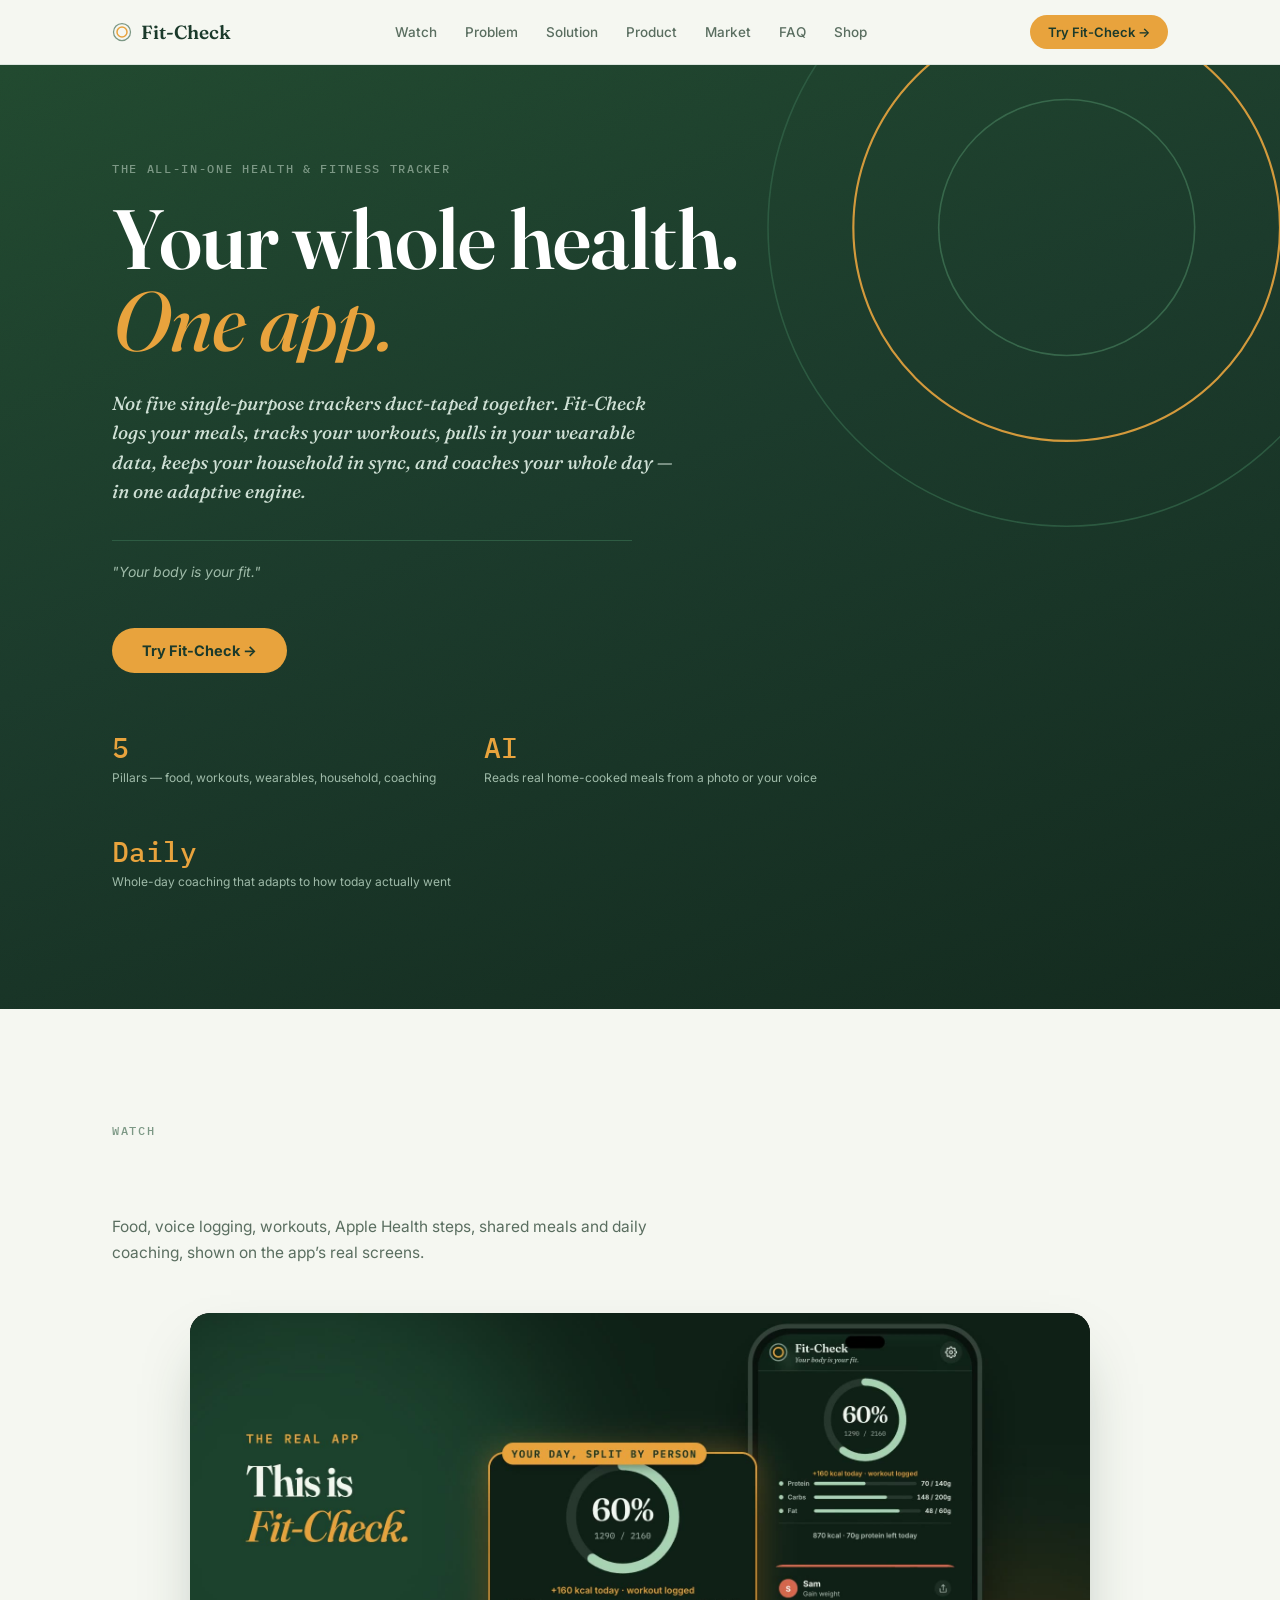
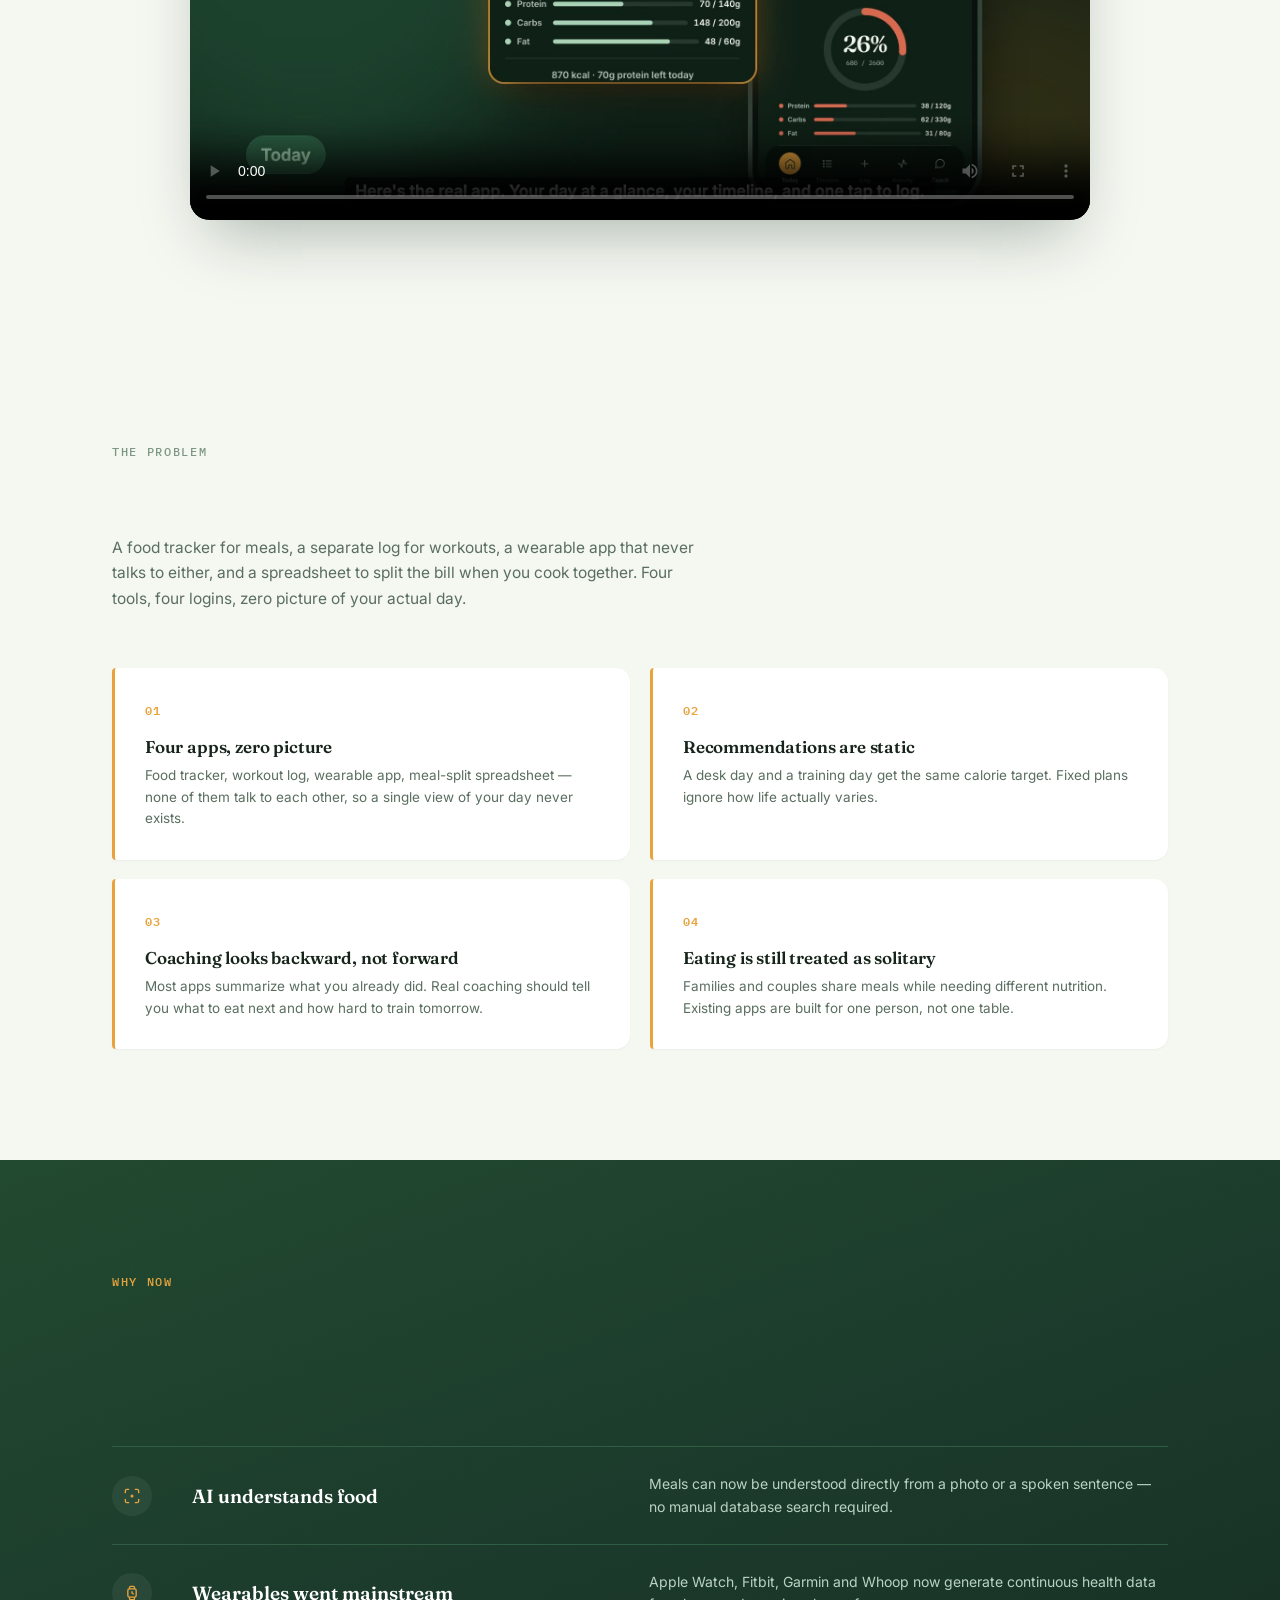
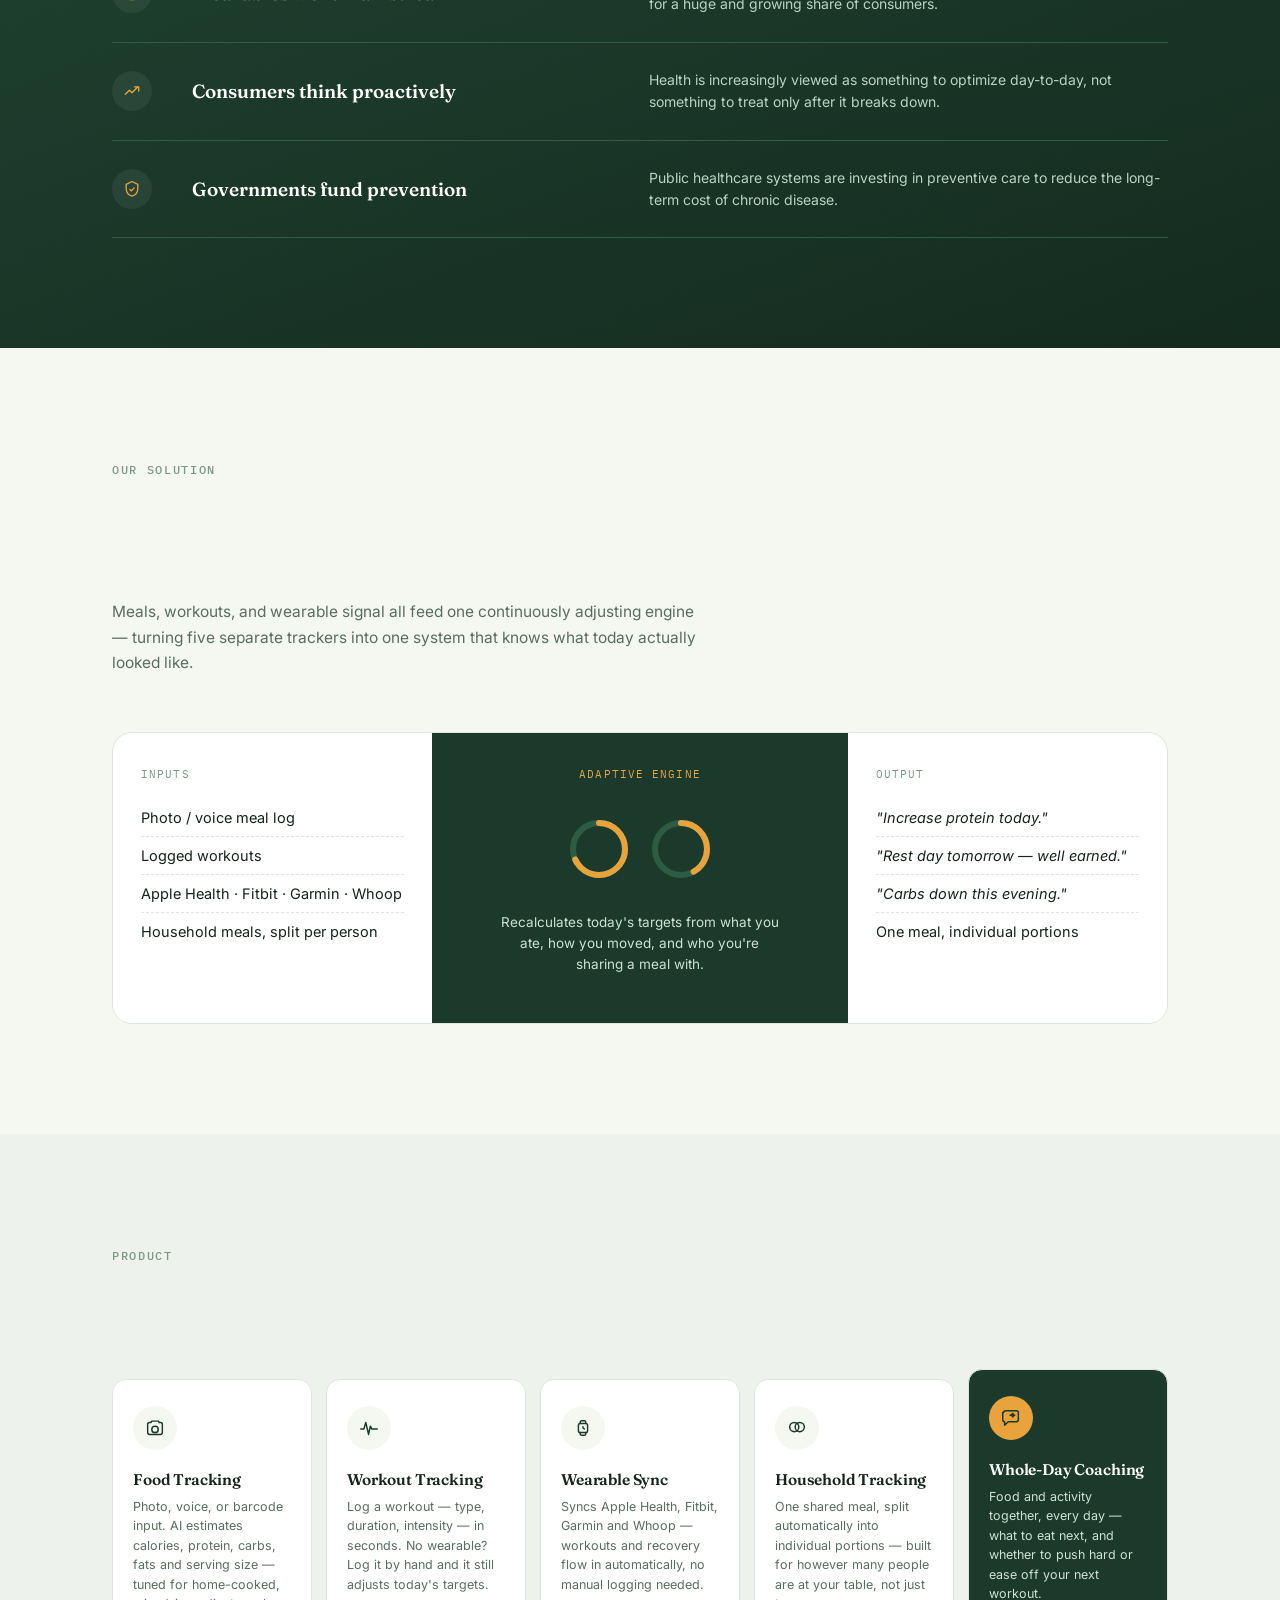
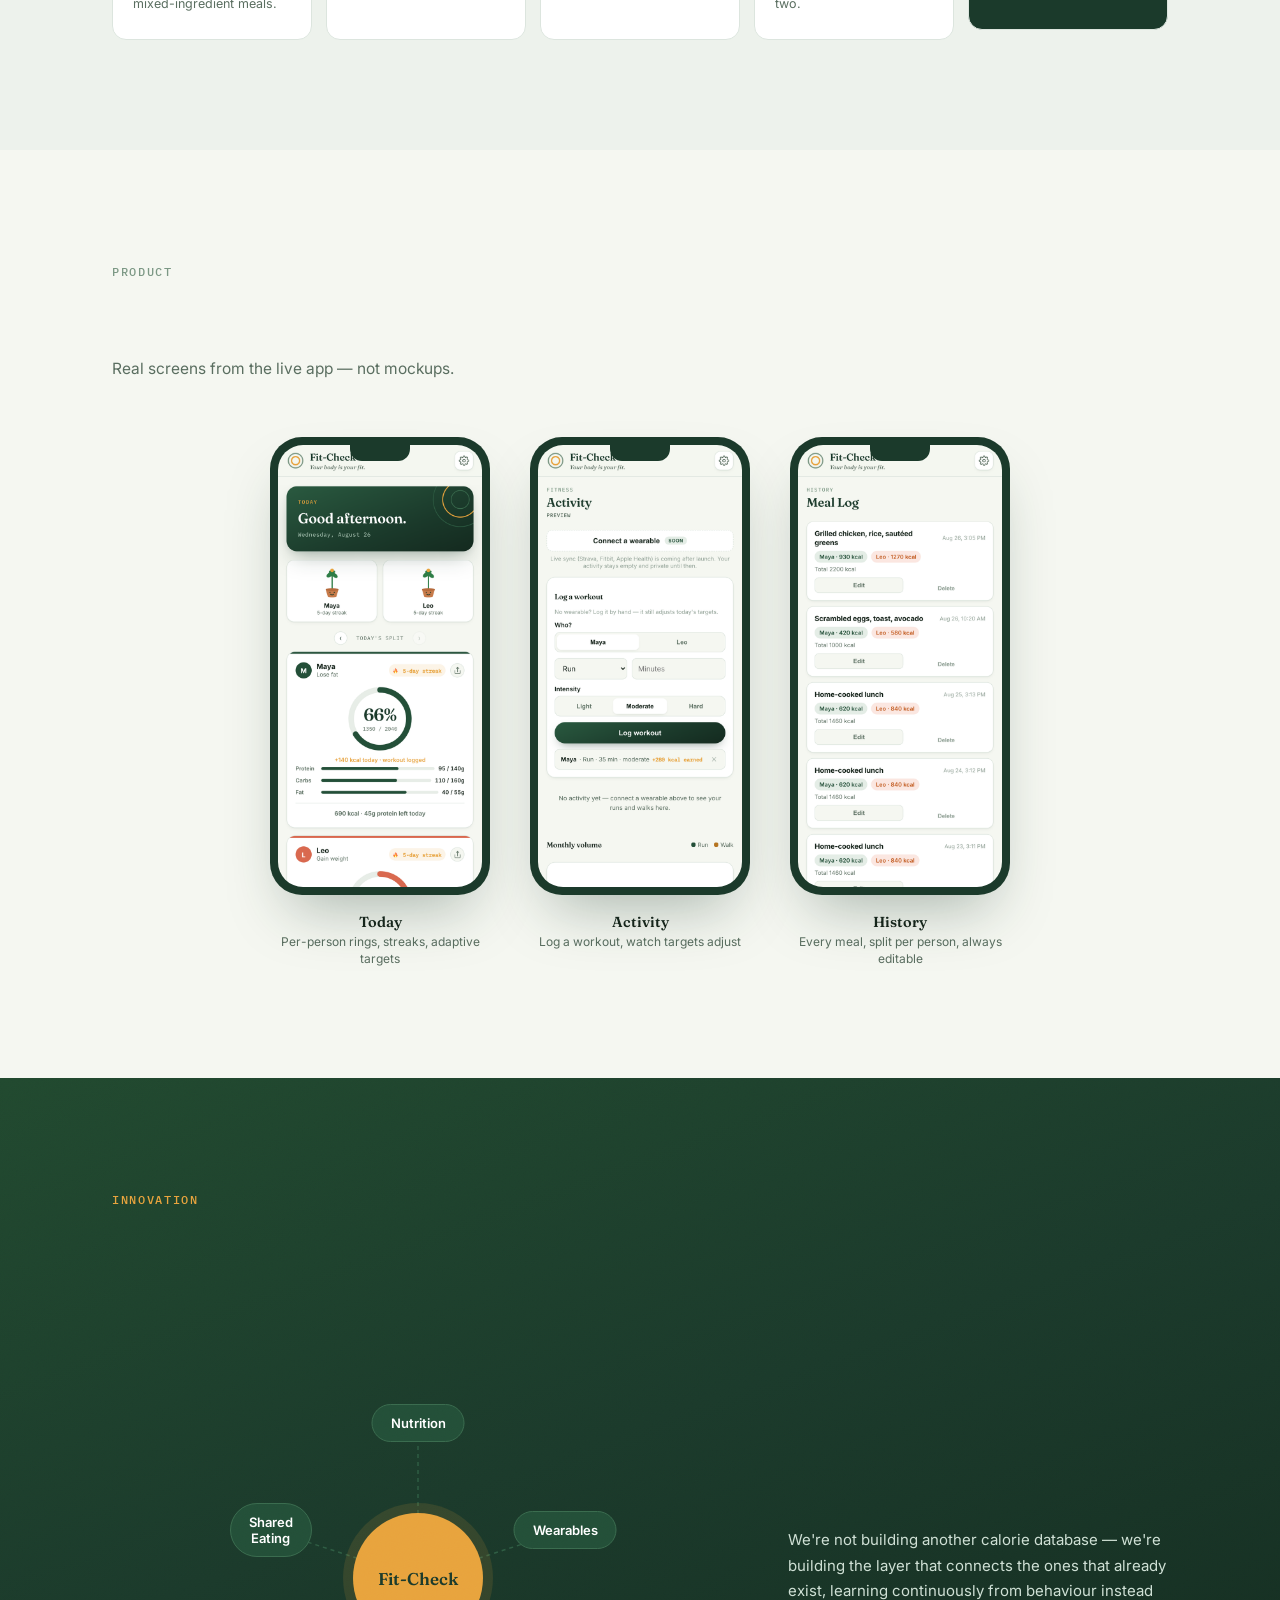
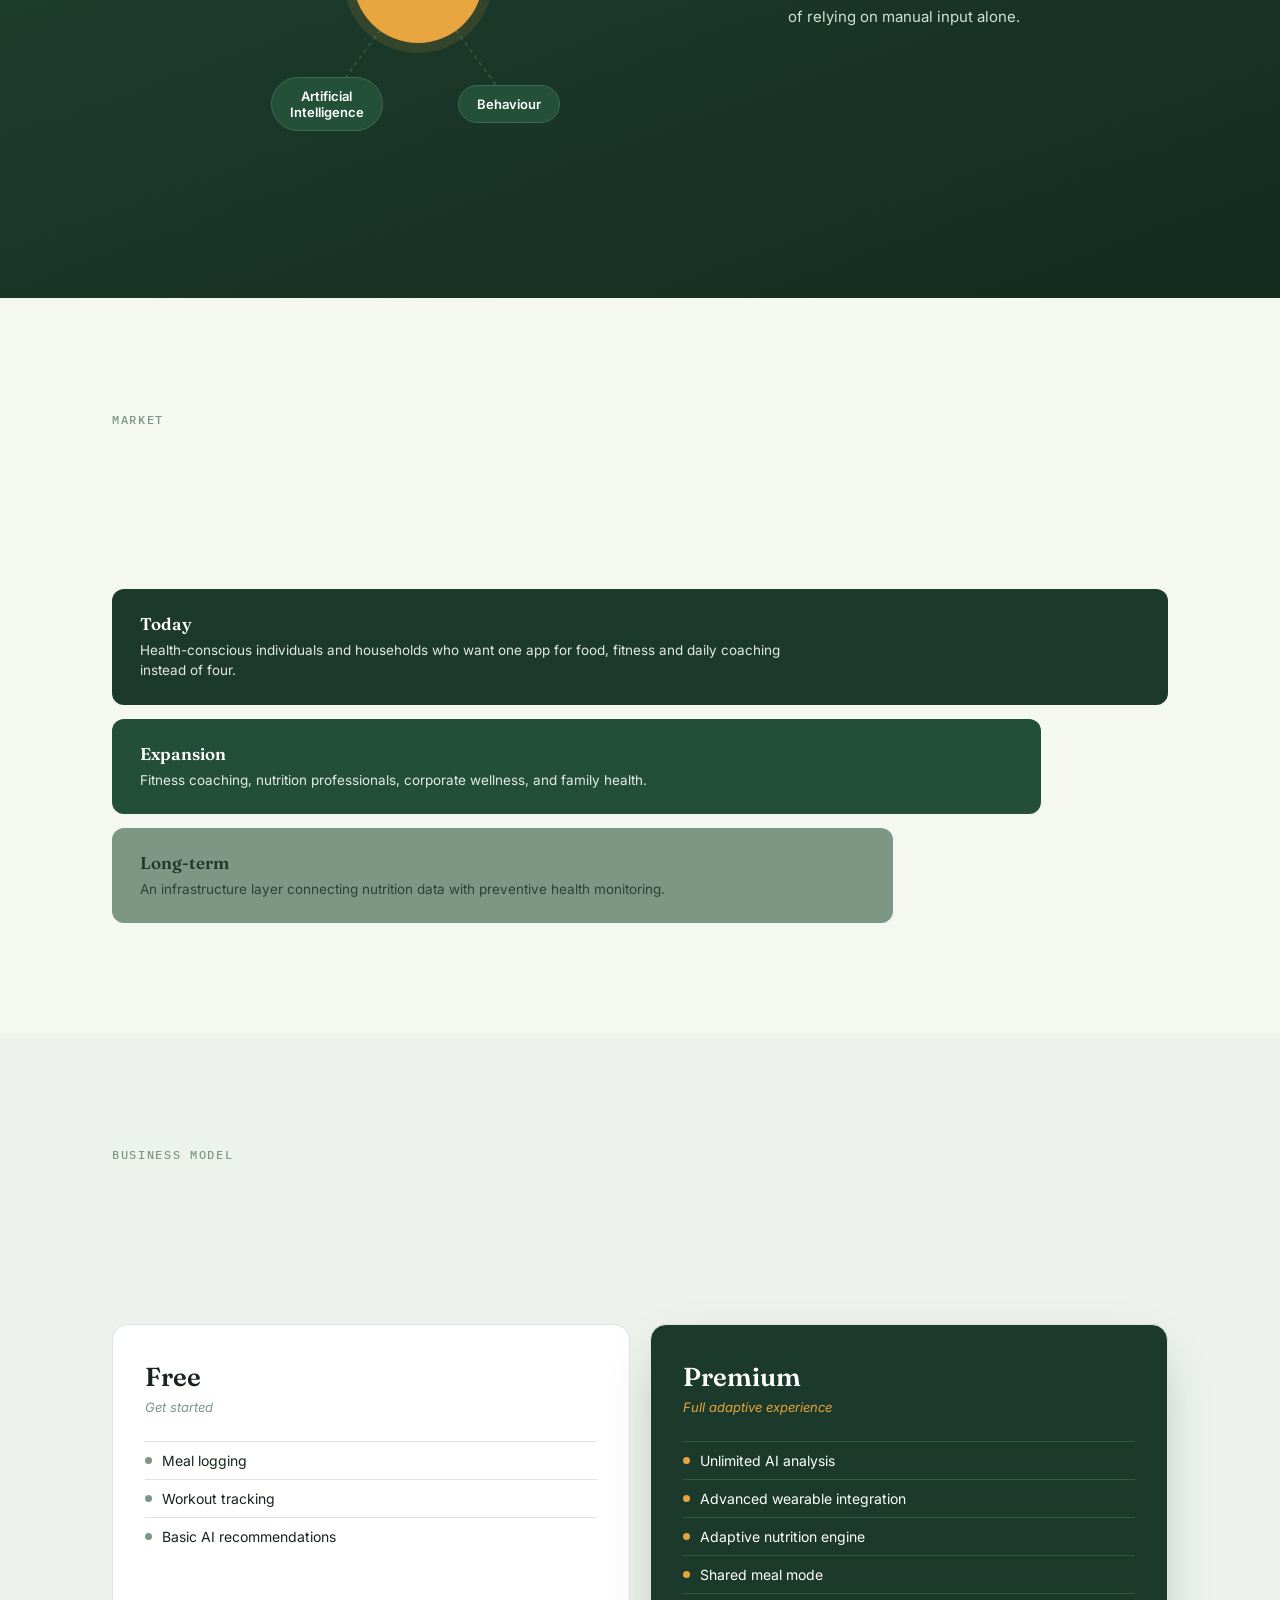
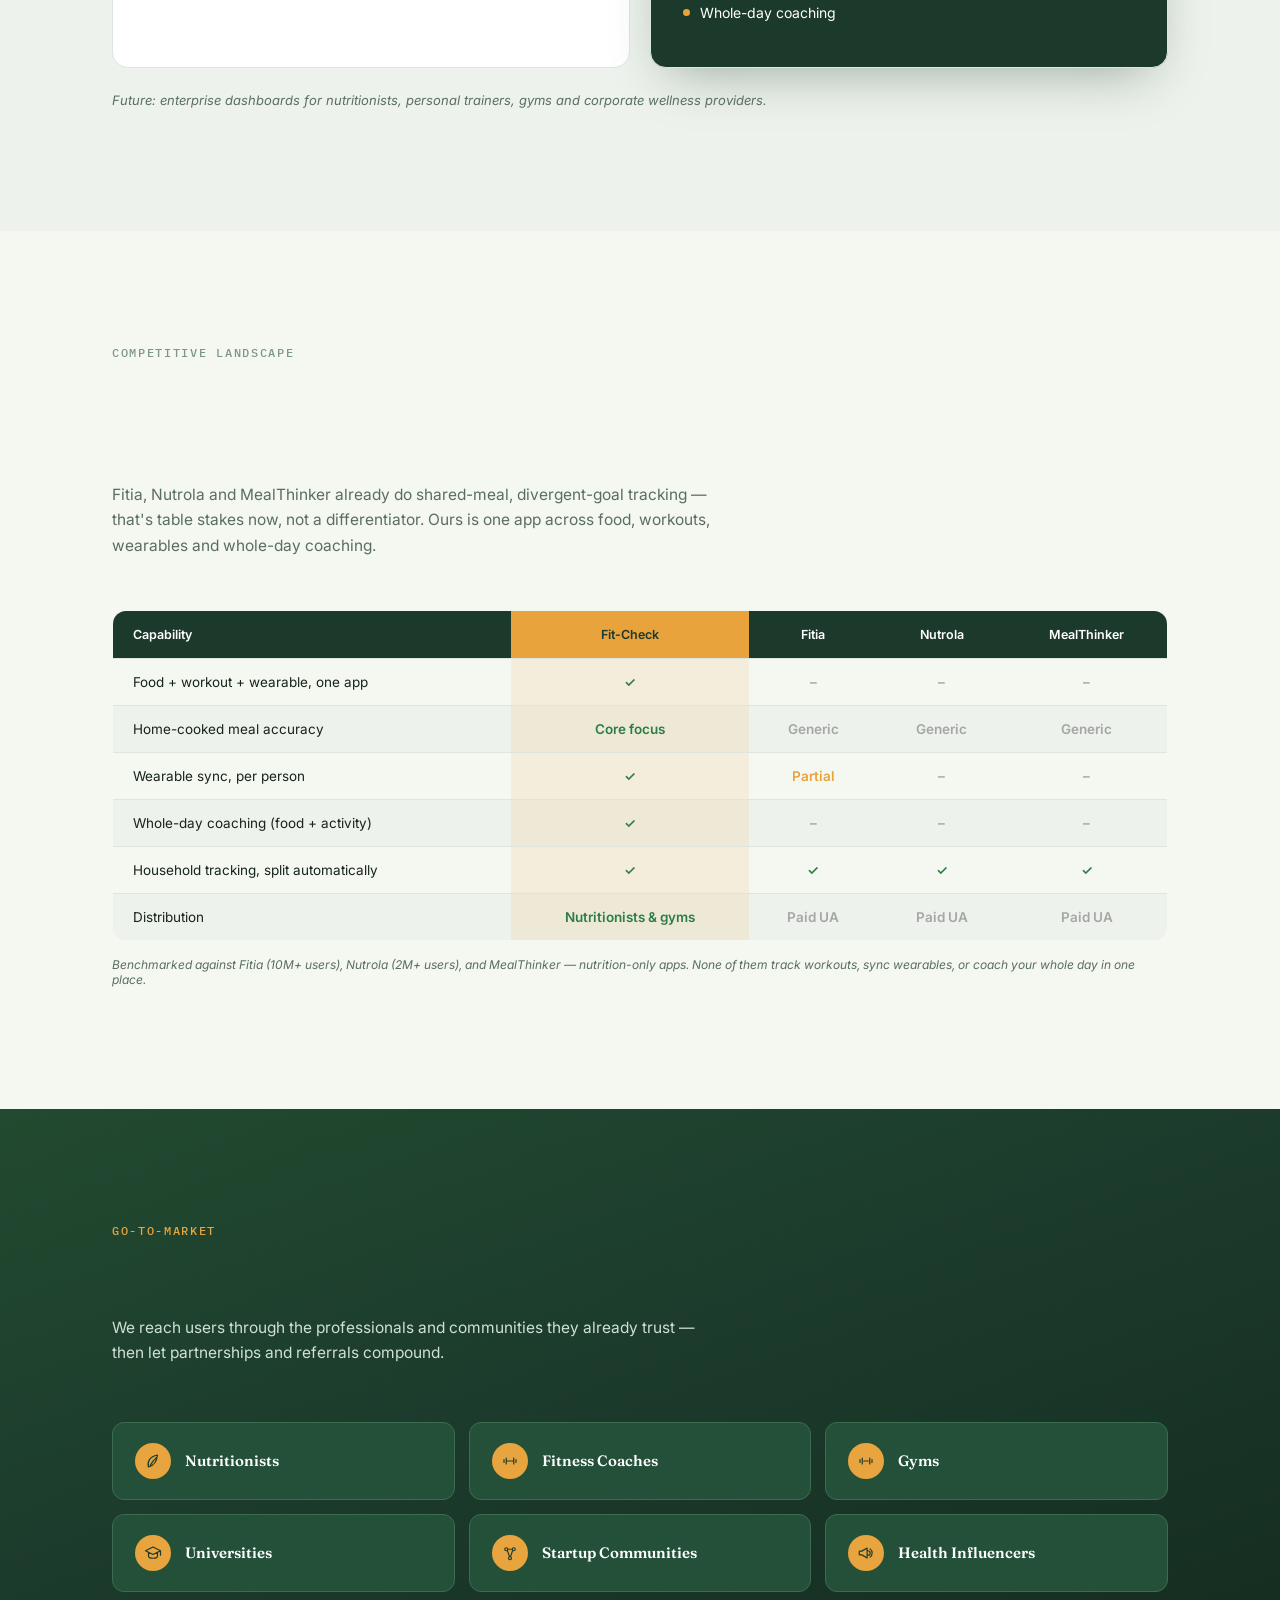
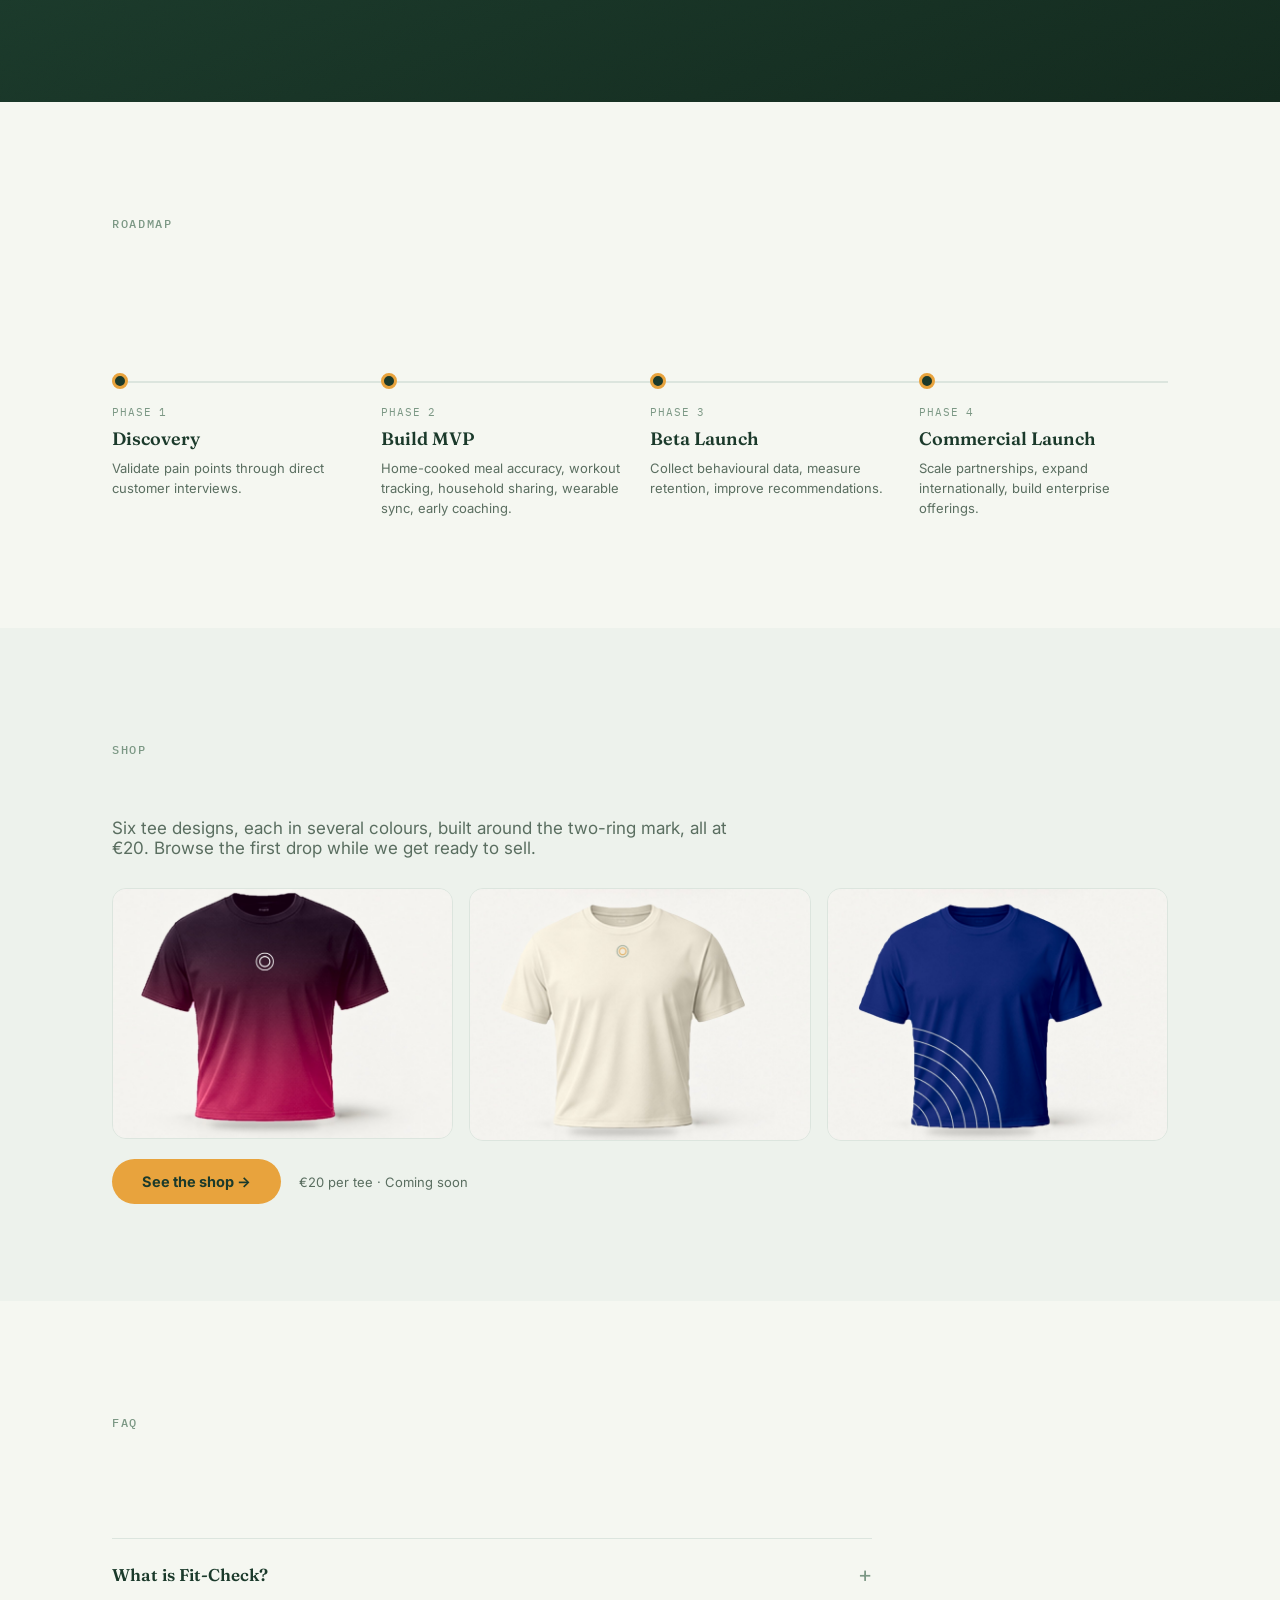
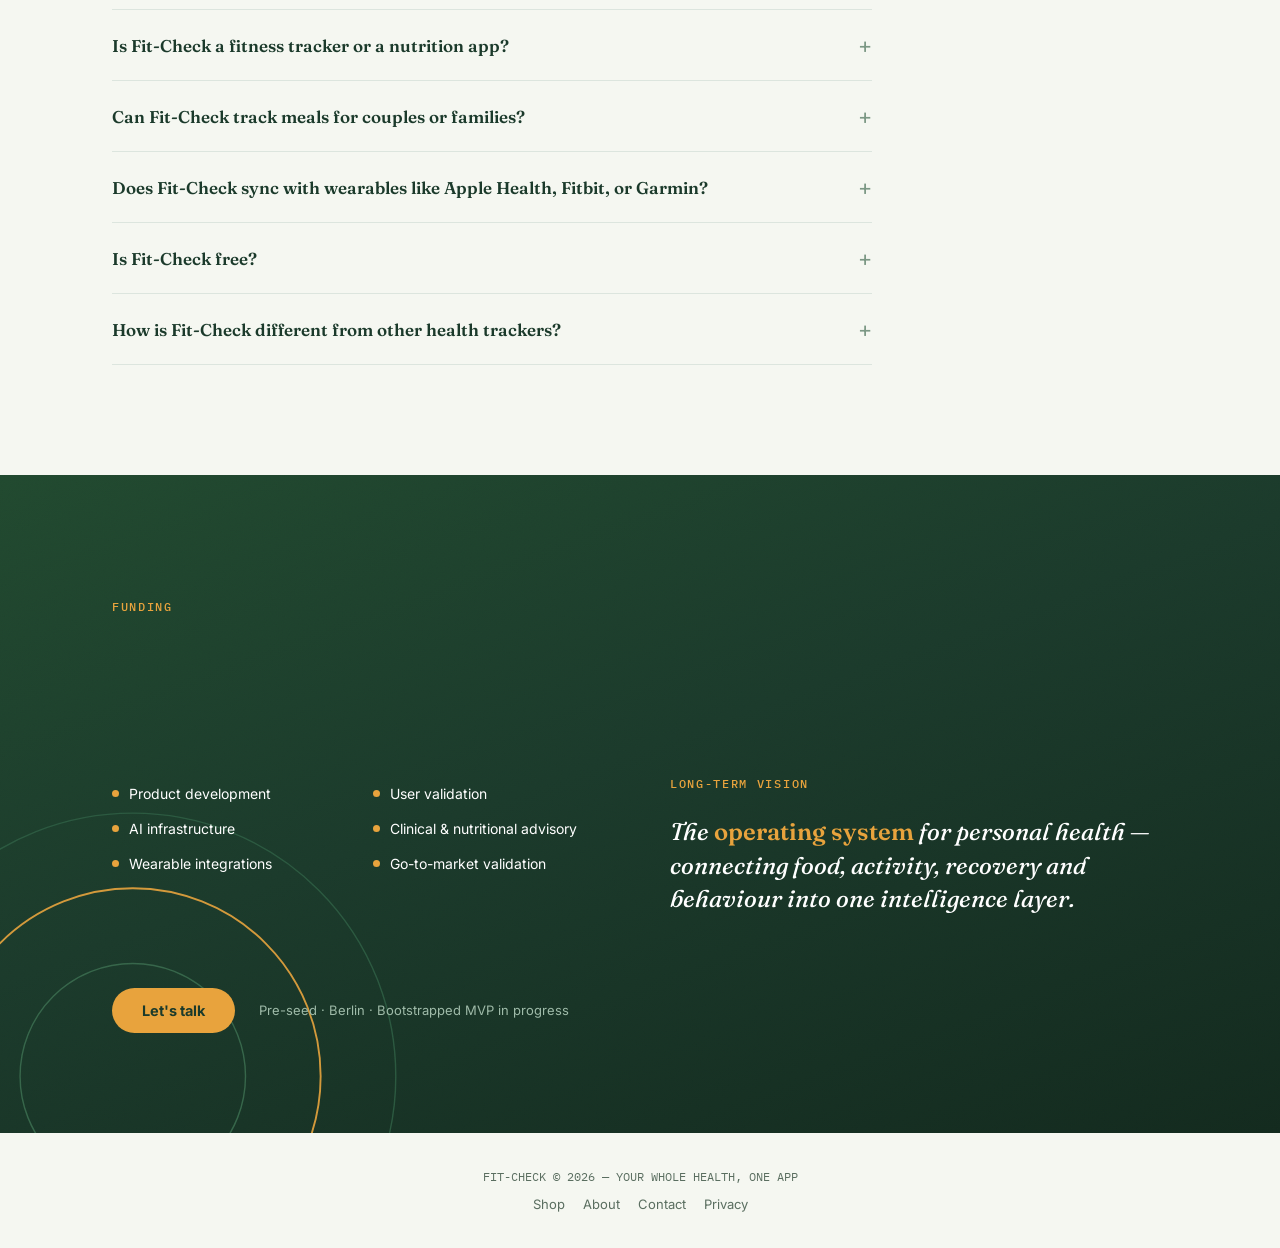
==== index.html @ 9fc0726c "Homepage: replace the showreel with the new 40 s app walkthrough Swaps the old brag video for a new " ====
<!DOCTYPE html>
<html lang="en">
<head>
<meta charset="UTF-8">
<meta name="viewport" content="width=device-width, initial-scale=1.0">
<title>Fit-Check — Health & Fitness Tracker App</title>
<meta name="description" content="Fit-Check is a health and fitness tracker that logs your meals, tracks your workouts, syncs wearable data, keeps your household in sync, and coaches your whole day — all in one app.">
<meta name="keywords" content="Fit-Check, FitCheck, fit check, fitness tracker, health tracker, nutrition tracker, workout tracker, meal tracker app">
<meta name="robots" content="index, follow">
<meta name="google-site-verification" content="pa34wmlBcsLzAscAvcLwANNxXgm-KN9Oa3L8pXp_8vo" />
<meta name="theme-color" content="#1B3A2B">
<link rel="canonical" href="https://fitcheckcoach.com/">
<link rel="icon" href="/icon.png">
<link rel="apple-touch-icon" href="/icon.png">
<!-- Open Graph / social preview -->
<meta property="og:type" content="website">
<meta property="og:site_name" content="Fit-Check">
<meta property="og:url" content="https://fitcheckcoach.com/">
<meta property="og:title" content="Fit-Check — Health & Fitness Tracker App">
<meta property="og:description" content="Food, workouts, wearables, household sharing, and daily coaching — one health and fitness tracker instead of five separate apps.">
<meta property="og:image" content="https://fitcheckcoach.com/icon.png">
<meta property="og:video" content="https://fitcheckcoach.com/video/fitcheck-promo.mp4">
<meta property="og:video:type" content="video/mp4">
<meta property="og:video:width" content="1920">
<meta property="og:video:height" content="1080">
<meta name="twitter:card" content="player">
<meta name="twitter:title" content="Fit-Check — Health & Fitness Tracker App">
<meta name="twitter:description" content="Food, workouts, wearables, household sharing, and daily coaching — one health and fitness tracker instead of five separate apps.">
<meta name="twitter:image" content="https://fitcheckcoach.com/icon.png">
<script type="application/ld+json">
{
  "@context": "https://schema.org",
  "@type": "WebSite",
  "name": "Fit-Check",
  "alternateName": ["FitCheck", "Fit Check"],
  "url": "https://fitcheckcoach.com/",
  "description": "Fit-Check is a health and fitness tracker — meal logging, workout tracking, wearable sync, household sharing, and daily whole-day coaching, in one app."
}
</script>
<script type="application/ld+json">
{
  "@context": "https://schema.org",
  "@type": "Organization",
  "name": "Fit-Check",
  "alternateName": ["FitCheck", "Fit Check"],
  "url": "https://fitcheckcoach.com/",
  "logo": "https://fitcheckcoach.com/icon.png",
  "email": "hello@fitcheckcoach.com",
  "description": "Fit-Check is a health and fitness tracker — meal logging, workout tracking, wearable sync, household sharing, and daily whole-day coaching, in one app.",
  "contactPoint": {
    "@type": "ContactPoint",
    "email": "hello@fitcheckcoach.com",
    "contactType": "customer support"
  }
}
</script>
<script type="application/ld+json">
{
  "@context": "https://schema.org",
  "@type": "SoftwareApplication",
  "name": "Fit-Check",
  "alternateName": ["FitCheck", "Fit Check"],
  "applicationCategory": "HealthApplication",
  "operatingSystem": "Web",
  "url": "https://fitcheckcoach.com/",
  "description": "A health and fitness tracker for meal logging, workout tracking, wearable sync, household meal sharing, and daily whole-day coaching.",
  "offers": {
    "@type": "Offer",
    "price": "0",
    "priceCurrency": "USD"
  }
}
</script>
<script type="application/ld+json">
{
  "@context": "https://schema.org",
  "@type": "VideoObject",
  "name": "Fit-Check — Your whole health, one app",
  "description": "From four apps to one: log meals by photo, voice or barcode, track workouts, sync Apple Health steps, split shared meals by goal and get daily coaching.",
  "thumbnailUrl": "https://fitcheckcoach.com/video/fitcheck-promo-poster.jpg",
  "uploadDate": "2026-11-11",
  "contentUrl": "https://fitcheckcoach.com/video/fitcheck-promo.mp4",
  "duration": "PT41S"
}
</script>
<script type="application/ld+json">
{
  "@context": "https://schema.org",
  "@type": "FAQPage",
  "mainEntity": [
    {
      "@type": "Question",
      "name": "What is Fit-Check?",
      "acceptedAnswer": {"@type": "Answer", "text": "Fit-Check is a health and fitness tracker that logs your meals, tracks your workouts, syncs wearable data, keeps your household in sync, and coaches your whole day — all in one app."}
    },
    {
      "@type": "Question",
      "name": "Is Fit-Check a fitness tracker or a nutrition app?",
      "acceptedAnswer": {"@type": "Answer", "text": "Both. Fit-Check tracks food, workouts, and wearable activity together, so your daily coaching is based on your whole day — not just what you ate."}
    },
    {
      "@type": "Question",
      "name": "Can Fit-Check track meals for couples or families?",
      "acceptedAnswer": {"@type": "Answer", "text": "Yes. Fit-Check splits a shared meal automatically into personalized portions per person, for however many people are in your household — not just two, and even when everyone has different goals."}
    },
    {
      "@type": "Question",
      "name": "Does Fit-Check sync with wearables like Apple Health, Fitbit, or Garmin?",
      "acceptedAnswer": {"@type": "Answer", "text": "Fit-Check syncs Apple Health, Fitbit, Garmin and Whoop, so workouts and recovery data can feed straight into your daily targets."}
    },
    {
      "@type": "Question",
      "name": "Is Fit-Check free?",
      "acceptedAnswer": {"@type": "Answer", "text": "Fit-Check has a free tier — meal logging, workout tracking, and basic AI recommendations — and a premium tier with the full adaptive engine, wearable integration, and whole-day coaching."}
    },
    {
      "@type": "Question",
      "name": "How is Fit-Check different from other health trackers?",
      "acceptedAnswer": {"@type": "Answer", "text": "Most health trackers do food, or fitness, or wearables — not all three in one place with coaching that looks at your whole day. Fit-Check also handles household meal-splitting automatically, which most single-user trackers don't."}
    }
  ]
}
</script>
<link rel="preconnect" href="https://fonts.googleapis.com">
<link rel="preconnect" href="https://fonts.gstatic.com" crossorigin>
<link href="https://fonts.googleapis.com/css2?family=Fraunces:ital,opsz,wght@0,9..144,300;0,9..144,450;0,9..144,600;1,9..144,450;1,9..144,600&family=Inter:wght@400;500;600;700&family=IBM+Plex+Mono:wght@400;500&display=swap" rel="stylesheet">
<style>
  :root{
    --forest:#1B3A2B;
    --pine:#234F38;
    --sage:#7C9885;
    --mist:#EDF2EC;
    --paper:#F5F7F1;
    --amber:#E8A33D;
    --coral:#D9694F;
    --ink:#16241B;
    --line:#DCE5DE;
    --muted:#5A6E60;
    --maxw:1120px;
  }
  *{box-sizing:border-box;}
  html{scroll-behavior:smooth;}
  body{
    margin:0;
    background:var(--paper);
    color:var(--ink);
    font-family:'Inter',sans-serif;
    -webkit-font-smoothing:antialiased;
    overflow-x:hidden;
  }
  h1,h2,h3,.display{
    font-family:'Fraunces',serif;
    font-weight:600;
    letter-spacing:-0.01em;
    margin:0;
  }
  .eyebrow{
    font-family:'IBM Plex Mono',monospace;
    font-size:12px;
    letter-spacing:0.14em;
    text-transform:uppercase;
    color:var(--sage);
    font-weight:500;
  }
  .eyebrow.on-dark{color:var(--amber);}
  a{color:inherit;}
  section{position:relative;}
  .wrap{max-width:var(--maxw); margin:0 auto; padding:0 32px;}
  @media (max-width:640px){.wrap{padding:0 20px;}}

  /* ---------- reveal ---------- */
  /* Kept short and small-travel on purpose — the previous .8s/38px version left
     multi-second blank gaps on every section as you scrolled, which reads as
     broken rather than smooth. This should feel present almost immediately. */
  .reveal{
    opacity:0; transform:translateY(14px);
    transition:opacity .45s cubic-bezier(.16,1,.3,1), transform .45s cubic-bezier(.16,1,.3,1);
  }
  .reveal.in{opacity:1; transform:translateY(0);}

  /* Headlines get a curtain wipe instead of fade+slide — a more deliberate,
     crafted reveal for the one line per section that should feel like a
     statement, not just another block cascading in. */
  .sec-title.reveal, .hero h1.reveal{
    opacity:1; transform:none; clip-path:inset(0 0 100% 0);
    transition:clip-path .8s cubic-bezier(.65,0,.35,1);
  }
  .sec-title.reveal.in, .hero h1.reveal.in{ clip-path:inset(0 0 0% 0); }

  /* ---------- dark-section depth ---------- */
  /* The forest-green sections were flat single-color rectangles stacked on top
     of each other — no gradient, no texture, nothing to suggest depth. A soft
     diagonal gradient plus a very faint grain overlay reads as material rather
     than a flat digital color block, without changing the palette at all. */
  .hero, .whynow, .innovation, .gtm, .close{
    background:linear-gradient(160deg, #21492f 0%, var(--forest) 45%, #132a1e 100%);
  }
  .hero::after, .whynow::after, .innovation::after, .gtm::after, .close::after{
    content:''; position:absolute; inset:0; pointer-events:none; z-index:1; opacity:.05;
    mix-blend-mode:overlay;
    background-image:url("data:image/svg+xml,%3Csvg xmlns='http://www.w3.org/2000/svg' width='140' height='140'%3E%3Cfilter id='n'%3E%3CfeTurbulence type='fractalNoise' baseFrequency='0.85' numOctaves='2' stitchTiles='stitch'/%3E%3C/filter%3E%3Crect width='100%25' height='100%25' filter='url(%23n)'/%3E%3C/svg%3E");
  }
  /* A soft glow that follows the cursor within each dark section — driven by
     --gx/--gy custom properties set on mousemove (see script). Static and
     invisible until the mouse is actually over the section. */
  .hero::before, .whynow::before, .innovation::before, .gtm::before, .close::before{
    content:''; position:absolute; inset:0; pointer-events:none; z-index:1; opacity:0;
    background:radial-gradient(480px circle at var(--gx,50%) var(--gy,20%), rgba(232,163,61,.12), transparent 60%);
    transition:opacity .5s ease;
  }
  .hero:hover::before, .whynow:hover::before, .innovation:hover::before, .gtm:hover::before, .close:hover::before{ opacity:1; }
  @media (prefers-reduced-motion: reduce){
    .hero::before, .whynow::before, .innovation::before, .gtm::before, .close::before{ display:none; }
  }

  /* ---------- interactive tilt + cursor sheen (cards, phone mockups) ---------- */
  /* A cursor-tracked 3D tilt plus a soft light sheen that follows the pointer —
     driven by JS (mousemove sets rotation + --mx/--my), CSS just renders it. */
  .p-card, .mod-card, .phone-frame{
    position:relative; overflow:hidden; transform-style:preserve-3d;
    will-change:transform; transition:transform .15s ease-out, box-shadow .3s ease;
  }
  .p-card::before, .mod-card::before, .phone-frame::before{
    content:''; position:absolute; inset:0; pointer-events:none; opacity:0; z-index:5;
    background:radial-gradient(240px circle at var(--mx,50%) var(--my,50%), rgba(255,255,255,.45), transparent 65%);
    transition:opacity .25s ease;
  }
  .mod-card.hi::before{ background:radial-gradient(240px circle at var(--mx,50%) var(--my,50%), rgba(255,255,255,.18), transparent 65%); }
  .p-card:hover::before, .mod-card:hover::before, .phone-frame:hover::before{ opacity:1; }
  @media (prefers-reduced-motion: reduce){
    .p-card, .mod-card, .phone-frame{ transition:box-shadow .3s ease; }
    .p-card::before, .mod-card::before, .phone-frame::before{ display:none; }
  }

  /* ---------- magnetic buttons ---------- */
  .cta-btn, nav .cta{ transition:transform .25s cubic-bezier(.34,1.56,.64,1); }
  .ring-field{ transition:transform .3s ease-out; }

  /* ---------- custom icons: hand-drawn reveal ---------- */
  /* dasharray/dashoffset are computed and set per-path in JS (depends on each
     path's real length) — this just governs the transition once that's set. */
  .icon-draw{ transition:stroke-dashoffset 1s cubic-bezier(.65,0,.35,1); }
  @media (prefers-reduced-motion: reduce){
    .icon-draw{ transition:none !important; stroke-dashoffset:0 !important; }
  }
  /* staggered cascade for grid/list children — each item lags slightly
     behind the previous one instead of all fading in at once */
  .p-grid .reveal:nth-child(1){transition-delay:0s;}
  .p-grid .reveal:nth-child(2){transition-delay:.08s;}
  .p-grid .reveal:nth-child(3){transition-delay:.16s;}
  .p-grid .reveal:nth-child(4){transition-delay:.24s;}
  .mod-row .reveal:nth-child(1){transition-delay:0s;}
  .mod-row .reveal:nth-child(2){transition-delay:.07s;}
  .mod-row .reveal:nth-child(3){transition-delay:.14s;}
  .mod-row .reveal:nth-child(4){transition-delay:.21s;}
  .mod-row .reveal:nth-child(5){transition-delay:.28s;}
  .trend-list .reveal:nth-child(1){transition-delay:0s;}
  .trend-list .reveal:nth-child(2){transition-delay:.1s;}
  .trend-list .reveal:nth-child(3){transition-delay:.2s;}
  .trend-list .reveal:nth-child(4){transition-delay:.3s;}
  .chan-grid .reveal:nth-child(1){transition-delay:0s;}
  .chan-grid .reveal:nth-child(2){transition-delay:.06s;}
  .chan-grid .reveal:nth-child(3){transition-delay:.12s;}
  .chan-grid .reveal:nth-child(4){transition-delay:.18s;}
  .chan-grid .reveal:nth-child(5){transition-delay:.24s;}
  .chan-grid .reveal:nth-child(6){transition-delay:.3s;}
  /* hero content animates in on page load, cascading top to bottom — fast enough
     that the whole cascade settles in well under a second, not 1.5s+ */
  .hero h1.reveal{transition-delay:0s;}
  .hero .sub.reveal{transition-delay:.06s;}
  .hero .tagline.reveal{transition-delay:.12s;}
  .hero .cta-btn.reveal{transition-delay:.18s;}
  .hero-stats .reveal:nth-child(1){transition-delay:.24s;}
  .hero-stats .reveal:nth-child(2){transition-delay:.29s;}
  .hero-stats .reveal:nth-child(3){transition-delay:.34s;}

  /* thin scroll-progress bar, always visible at the very top */
  #scrollProgress{
    position:fixed; top:0; left:0; height:3px; width:0%;
    background:var(--amber); z-index:100; transition:width .1s linear;
  }

  /* ---------- nav ---------- */
  nav{
    position:sticky; top:0; z-index:50;
    background:rgba(245,247,241,0.86);
    backdrop-filter:blur(10px);
    border-bottom:1px solid var(--line);
  }
  nav .wrap{display:flex; align-items:center; justify-content:space-between; height:64px;}
  .brand{font-family:'Fraunces',serif; font-weight:600; font-size:19px; color:var(--forest); display:flex; align-items:center; gap:9px;}
  .brand-mark{width:20px;height:20px;position:relative; flex:none;}
  .brand-mark svg{width:100%;height:100%;}
  nav .links{display:flex; gap:28px; font-size:13.5px; font-weight:500; color:var(--muted);}
  nav .links a{text-decoration:none; transition:color .2s;}
  nav .links a:hover{color:var(--forest);}
  nav .cta{
    background:var(--amber); color:var(--forest); padding:9px 18px; border-radius:100px;
    font-size:13px; font-weight:600; text-decoration:none; white-space:nowrap;
    display:inline-block;
    animation:cta-bounce 2.6s ease-in-out infinite;
  }
  @keyframes cta-bounce{
    0%, 75%, 100% { transform:translateY(0); }
    85% { transform:translateY(-5px); }
    92% { transform:translateY(0); }
    96% { transform:translateY(-2px); }
  }
  @media (prefers-reduced-motion: reduce){ nav .cta{ animation:none; } }
  @media (max-width:800px){ nav .links{display:none;} }

  /* ---------- hero ---------- */
  .hero{
    color:#fff;
    padding:96px 0 120px;
    position:relative;
    overflow:hidden;
  }
  .hero .wrap{position:relative; z-index:2;}
  .ring-field{position:absolute; inset:0; z-index:1; pointer-events:none; will-change:transform;}
  .ring-field svg{animation:ring-spin 60s linear infinite;}
  @keyframes ring-spin{ to { transform:rotate(360deg); } }
  @media (prefers-reduced-motion: reduce){ .ring-field svg{animation:none;} }
  .ring-field svg{position:absolute;}
  .hero-tag{font-size:12px; margin-bottom:22px;}
  .hero h1{
    font-size:clamp(44px, 7vw, 84px);
    line-height:0.98;
    color:#fff;
    max-width:920px;
  }
  .hero h1 em{font-style:italic; color:var(--amber); font-weight:450;}
  .hero .sub{
    margin-top:26px; max-width:560px; font-size:19px; line-height:1.55;
    color:#CFE0D5; font-style:italic; font-family:'Fraunces',serif; font-weight:450;
  }
  .hero .tagline{
    margin-top:34px; font-size:14px; color:#9FBBA9; max-width:520px; line-height:1.6;
    padding-top:20px; border-top:1px solid #2E5C43;
  }
  .hero-stats{display:flex; gap:48px; margin-top:56px; flex-wrap:wrap;}
  .hero-stat .n{font-family:'IBM Plex Mono',monospace; font-size:28px; color:var(--amber); font-weight:500;}
  .hero-stat .l{font-size:12px; color:#9FBBA9; margin-top:4px;}

  /* ---------- adaptive ring (signature motif) ---------- */
  .live-ring{position:relative; width:180px; height:180px; flex:none;}
  .live-ring svg{transform:rotate(-90deg); width:100%; height:100%;}
  .live-ring circle{fill:none; stroke-width:9; stroke-linecap:round;}
  .live-ring .track{stroke:#2E5C43;}
  .live-ring .prog{stroke:var(--amber); stroke-dasharray:502; transition:stroke-dashoffset 1.4s cubic-bezier(.4,0,.2,1);}
  .live-ring .center{position:absolute; inset:0; display:flex; flex-direction:column; align-items:center; justify-content:center;}
  .live-ring .center .val{font-family:'Fraunces',serif; font-size:30px; font-weight:600;}
  .live-ring .center .lbl{font-family:'IBM Plex Mono',monospace; font-size:9px; letter-spacing:.08em; color:#9FBBA9; margin-top:2px;}

  /* ---------- generic section heading ---------- */
  .kicker{margin-bottom:14px;}
  .sec-title{font-size:clamp(28px,3.6vw,42px); line-height:1.08; max-width:760px; color:var(--forest);}
  .sec-title.light{color:#fff;}
  .sec-sub{margin-top:16px; max-width:600px; font-size:15.5px; line-height:1.65; color:var(--muted);}
  .sec-sub.light{color:#CFE0D5;}

  /* ---------- showreel (video) ---------- */
  .showreel{padding:110px 0; background:var(--paper);}
  .showreel-frame{margin-top:48px; max-width:900px; margin-left:auto; margin-right:auto; border-radius:20px; overflow:hidden; box-shadow:0 30px 60px -20px rgba(27,58,43,0.35); background:#000;}
  .showreel-frame video{width:100%; display:block; aspect-ratio:16/9;}

  /* ---------- problem ---------- */
  .problem{padding:110px 0;}
  .p-grid{display:grid; grid-template-columns:1fr 1fr; gap:20px; margin-top:56px;}
  @media (max-width:760px){.p-grid{grid-template-columns:1fr;}}
  /* Deliberately not the same "circle badge + card" component as the product
     modules further down — a left accent rule and a plain numeral read as more
     editorial, and having two different card languages breaks the sense that
     the whole page is one component copy-pasted everywhere. */
  .p-card{
    background:#fff; border-radius:4px 14px 14px 4px; padding:32px 30px 30px;
    border-left:3px solid var(--amber);
    box-shadow:0 1px 2px rgba(27,58,43,.04);
    transition:box-shadow .3s ease;
  }
  .p-card:hover{box-shadow:0 16px 40px -12px rgba(27,58,43,0.18);}
  .p-num{
    font-family:'IBM Plex Mono',monospace; font-size:12px; color:var(--amber); font-weight:600;
    letter-spacing:.1em; display:block; margin-bottom:16px;
  }
  .p-card h3{font-size:17px; color:var(--ink); margin-bottom:8px; font-weight:600;}
  .p-card p{margin:0; font-size:13.5px; color:var(--muted); line-height:1.6;}

  /* ---------- why now (dark) ---------- */
  .whynow{color:#fff; padding:110px 0;}
  .trend-list{margin-top:52px; border-top:1px solid #2E5C43;}
  .trend-row{
    display:grid; grid-template-columns:56px 1fr 1.2fr; gap:24px; align-items:center;
    padding:26px 0; border-bottom:1px solid #2E5C43;
  }
  @media (max-width:700px){.trend-row{grid-template-columns:40px 1fr; row-gap:8px;} .trend-row .tr-desc{grid-column:2/3;}}
  .tr-idx{width:40px; height:40px; border-radius:50%; background:rgba(255,255,255,.06); display:flex; align-items:center; justify-content:center; color:var(--amber); flex:none;}
  .tr-idx svg{width:20px; height:20px;}
  .tr-title{font-family:'Fraunces',serif; font-size:19px; font-weight:600;}
  .tr-desc{font-size:14px; color:#B9D2C2; line-height:1.6;}

  /* ---------- solution / engine ---------- */
  .solution{padding:110px 0;}
  .engine{
    margin-top:56px; display:grid; grid-template-columns:1fr 1.3fr 1fr; gap:0; align-items:stretch;
    border-radius:20px; overflow:hidden; border:1px solid var(--line);
  }
  @media (max-width:860px){.engine{grid-template-columns:1fr;}}
  .engine .col{padding:34px 28px; background:#fff;}
  .engine .col.center{background:var(--forest); color:#fff; display:flex; flex-direction:column; align-items:center; text-align:center; justify-content:center; gap:18px;}
  .engine .col-title{font-family:'IBM Plex Mono',monospace; font-size:11px; letter-spacing:.1em; color:var(--sage); text-transform:uppercase; margin-bottom:18px;}
  .engine .col.center .col-title{color:var(--amber);}
  .engine ul{list-style:none; margin:0; padding:0;}
  .engine li{font-size:14.5px; padding:10px 0; border-bottom:1px dashed var(--line); color:var(--ink);}
  .engine li:last-child{border-bottom:none;}
  .engine .col.center p{font-size:13.5px; color:#CFE0D5; line-height:1.55; max-width:280px;}
  .mini-rings{display:flex; gap:18px;}
  .mini-ring{width:64px;height:64px; position:relative;}
  .mini-ring svg{transform:rotate(-90deg); width:100%; height:100%;}
  .mini-ring circle{fill:none; stroke-width:6;}
  .mini-ring .t{stroke:#2E5C43;}
  .mini-ring .p{stroke:var(--amber); stroke-linecap:round; animation:ring-pulse 2.6s ease-in-out infinite;}
  .mini-ring:nth-child(2) .p{animation-delay:.5s;}
  @keyframes ring-pulse{ 0%,100%{opacity:1;} 50%{opacity:.5;} }
  @media (prefers-reduced-motion: reduce){ .mini-ring .p{animation:none;} }

  /* ---------- real screenshots, phone frames ---------- */
  .screens{padding:110px 0; background:var(--paper);}
  .screens-row{margin-top:56px; display:flex; gap:40px; justify-content:center; flex-wrap:wrap;}
  .phone{width:220px; flex:none;}
  .screens-row .phone:nth-child(2){transition-delay:.1s;}
  .screens-row .phone:nth-child(3){transition-delay:.2s;}
  .phone-frame{
    position:relative; border-radius:32px; padding:8px;
    background:var(--forest); box-shadow:0 30px 60px -20px rgba(27,58,43,0.35);
  }
  .phone-frame img{
    width:100%; display:block; border-radius:25px;
    aspect-ratio:9/19.5; object-fit:cover; object-position:top;
  }
  .phone-frame .notch{
    position:absolute; top:8px; left:50%; transform:translateX(-50%);
    width:60px; height:16px; background:var(--forest); border-radius:0 0 12px 12px; z-index:2;
  }
  .phone-cap{margin-top:18px; text-align:center; font-size:14.5px; font-weight:600; color:var(--ink); font-family:'Fraunces',serif;}
  .phone-sub{text-align:center; font-size:12px; color:var(--muted); margin-top:3px; line-height:1.4;}

  /* ---------- product modules ---------- */
  .modules{padding:110px 0; background:var(--mist);}
  .mod-row{margin-top:56px; display:grid; grid-template-columns:repeat(5,1fr); gap:14px;}
  @media (max-width:960px){.mod-row{grid-template-columns:repeat(2,1fr);}}
  @media (max-width:560px){.mod-row{grid-template-columns:1fr;}}
  .mod-card{
    background:#fff; border-radius:14px; padding:26px 20px; border:1px solid var(--line);
    transition:box-shadow .25s ease;
  }
  .mod-card.hi{background:var(--forest); color:#fff; transform:translateY(-10px);}
  .mod-card:hover{box-shadow:0 16px 40px -12px rgba(27,58,43,0.18);}
  .mod-icon{width:44px; height:44px; border-radius:50%; background:var(--paper); display:flex; align-items:center; justify-content:center; color:var(--forest); margin-bottom:20px;}
  .mod-icon svg{width:22px; height:22px;}
  .mod-card.hi .mod-icon{background:var(--amber);}
  .mod-card h3{font-size:15.5px; margin-bottom:8px; font-weight:600;}
  .mod-card p{margin:0; font-size:12.5px; line-height:1.55; color:var(--muted);}
  .mod-card.hi p{color:#CFE0D5;}

  /* ---------- innovation (radial) ---------- */
  .innovation{padding:110px 0; color:#fff; overflow:hidden;}
  .radial-wrap{margin-top:56px; display:flex; gap:64px; align-items:center; flex-wrap:wrap;}
  .radial{position:relative; width:420px; height:420px; flex:none; margin:0 auto;}
  @media (max-width:480px){.radial{width:300px; height:300px;}}
  .radial .hub{
    position:absolute; top:50%; left:50%; transform:translate(-50%,-50%);
    width:130px; height:130px; border-radius:50%; background:var(--amber); color:var(--forest);
    display:flex; align-items:center; justify-content:center; font-family:'Fraunces',serif; font-weight:600; font-size:17px; text-align:center;
    box-shadow:0 0 0 10px rgba(232,163,61,0.12);
    animation:hub-pulse 3.2s ease-in-out infinite;
  }
  @keyframes hub-pulse{
    0%,100%{ box-shadow:0 0 0 10px rgba(232,163,61,0.12); }
    50%{ box-shadow:0 0 0 20px rgba(232,163,61,0.05); }
  }
  @media (prefers-reduced-motion: reduce){ .radial .hub{animation:none;} }
  .radial .node{
    position:absolute; background:var(--pine); border:1px solid #3A6B4E; border-radius:100px;
    padding:10px 18px; font-size:13px; font-weight:600; white-space:nowrap; transform:translate(-50%,-50%);
  }
  .innovation-copy{max-width:380px; font-size:15px; color:#CFE0D5; line-height:1.7;}

  /* ---------- market funnel ---------- */
  .market{padding:110px 0;}
  .funnel{margin-top:56px; display:flex; flex-direction:column; gap:14px;}
  .f-row{border-radius:12px; padding:24px 28px; color:#fff; display:flex; flex-direction:column; gap:6px;}
  .f-row .f-t{font-family:'Fraunces',serif; font-weight:600; font-size:17px;}
  .f-row .f-d{font-size:13.5px; opacity:.88; max-width:640px; line-height:1.5;}
  .f1{background:var(--forest); width:100%;}
  .f2{background:var(--pine); width:88%;}
  .f3{background:var(--sage); width:74%; color:var(--forest);}
  @media (max-width:640px){.f1,.f2,.f3{width:100%;}}

  /* ---------- business model ---------- */
  .model{padding:110px 0; background:var(--mist);}
  .tiers{margin-top:56px; display:grid; grid-template-columns:1fr 1fr; gap:20px;}
  @media (max-width:700px){.tiers{grid-template-columns:1fr;}}
  .tier{border-radius:16px; padding:36px 32px; border:1px solid var(--line);}
  .tier.free{background:#fff;}
  .tier.prem{background:var(--forest); color:#fff; box-shadow:0 20px 50px -18px rgba(27,58,43,0.4);}
  .tier .t-name{font-family:'Fraunces',serif; font-size:26px; font-weight:600;}
  .tier .t-sub{font-size:13px; font-style:italic; color:var(--sage); margin-top:6px;}
  .tier.prem .t-sub{color:var(--amber);}
  .tier ul{list-style:none; margin:26px 0 0; padding:0;}
  .tier li{font-size:14px; padding:10px 0; border-top:1px solid var(--line); display:flex; gap:10px; align-items:center;}
  .tier.prem li{border-top:1px solid #2E5C43;}
  .dot{width:7px;height:7px;border-radius:50%; background:var(--sage); flex:none;}
  .tier.prem .dot{background:var(--amber);}
  .model-note{margin-top:24px; font-size:13px; color:var(--muted); font-style:italic;}

  /* ---------- competitive table ---------- */
  .compete{padding:110px 0;}
  table.cmp{width:100%; border-collapse:collapse; margin-top:52px; border-radius:14px; overflow:hidden; border:1px solid var(--line);}
  table.cmp thead th{background:var(--forest); color:#fff; text-align:left; padding:16px 20px; font-size:12.5px; font-weight:600;}
  table.cmp thead th.c{text-align:center;}
  table.cmp td{padding:15px 20px; font-size:13.5px; border-top:1px solid var(--line);}
  table.cmp tbody tr:nth-child(even){background:var(--mist);}
  table.cmp td.c{text-align:center; font-weight:600;}
  .yes{color:#2E7D46;}
  .no{color:#A6A6A6;}
  .partial{color:var(--amber);}
  table.cmp th.fc, table.cmp td.fc{background:rgba(232,163,61,0.12);}
  table.cmp th.fc{background:var(--amber); color:var(--forest);}
  .cmp-note{margin-top:16px; font-size:12px; color:var(--muted); font-style:italic;}

  /* ---------- FAQ ---------- */
  .faq{padding:110px 0;}
  .faq-list{margin-top:48px; max-width:760px; border-top:1px solid var(--line);}
  .faq-item{border-bottom:1px solid var(--line); padding:22px 0;}
  .faq-item summary{font-family:'Fraunces',serif; font-weight:600; font-size:17px; color:var(--forest); cursor:pointer; list-style:none; display:flex; justify-content:space-between; align-items:center; gap:16px;}
  .faq-item summary::-webkit-details-marker{display:none;}
  .faq-item summary::after{content:'+'; font-family:'Inter',sans-serif; font-weight:400; font-size:22px; color:var(--sage); flex:none; transition:transform .25s ease;}
  .faq-item[open] summary::after{transform:rotate(45deg);}
  .faq-item p{margin:14px 0 0; font-size:14.5px; color:var(--muted); line-height:1.65; max-width:640px;}

  /* ---------- GTM channels ---------- */
  .gtm{padding:110px 0; color:#fff;}
  .chan-grid{margin-top:56px; display:grid; grid-template-columns:repeat(3,1fr); gap:14px;}
  @media (max-width:760px){.chan-grid{grid-template-columns:1fr 1fr;}}
  @media (max-width:480px){.chan-grid{grid-template-columns:1fr;}}
  .chan{background:var(--pine); border:1px solid #3A6B4E; border-radius:12px; padding:20px 22px; display:flex; align-items:center; gap:14px; font-family:'Fraunces',serif; font-weight:600; font-size:15px;}
  .chan .cn{width:36px;height:36px;border-radius:50%; background:var(--amber); color:var(--forest); display:flex; align-items:center; justify-content:center; flex:none;}
  .chan .cn svg{width:18px; height:18px;}

  /* ---------- roadmap timeline ---------- */
  .roadmap{padding:110px 0;}
  .tl{margin-top:70px; position:relative;}
  .tl-line{position:absolute; top:20px; left:0; right:0; height:2px; background:var(--line);}
  .tl-row{display:grid; grid-template-columns:repeat(4,1fr); gap:20px; position:relative;}
  @media (max-width:760px){.tl-row{grid-template-columns:1fr; gap:36px;} .tl-line{display:none;}}
  .tl-item{position:relative; padding-top:44px;}
  .tl-dot{position:absolute; top:12px; left:0; width:16px; height:16px; border-radius:50%; background:var(--forest); border:3px solid var(--amber);}
  .tl-phase{font-family:'IBM Plex Mono',monospace; font-size:11px; color:var(--sage); letter-spacing:.08em;}
  .tl-title{font-family:'Fraunces',serif; font-size:18px; font-weight:600; margin-top:8px; color:var(--forest);}
  .tl-desc{font-size:13px; color:var(--muted); margin-top:8px; line-height:1.55;}

  /* ---------- close / funding ---------- */
  .close{color:#fff; padding:120px 0 100px; position:relative; overflow:hidden;}
  .close .wrap{position:relative; z-index:2;}
  .close-grid{display:grid; grid-template-columns:1fr 1fr; gap:60px; margin-top:56px;}
  @media (max-width:760px){.close-grid{grid-template-columns:1fr;}}
  .uses{list-style:none; margin:0; padding:0; columns:2; column-gap:24px;}
  @media (max-width:480px){.uses{columns:1;}}
  .uses li{font-size:14px; padding:9px 0; display:flex; gap:10px; align-items:center; break-inside:avoid;}
  .vision-quote{font-family:'Fraunces',serif; font-style:italic; font-size:24px; line-height:1.4; color:#fff; font-weight:450;}
  .vision-quote .hl{color:var(--amber); font-style:normal; font-weight:600;}
  .cta-row{margin-top:48px; display:flex; align-items:center; gap:24px; flex-wrap:wrap;}
  .cta-btn{background:var(--amber); color:var(--forest); font-weight:700; padding:14px 30px; border-radius:100px; text-decoration:none; font-size:14.5px;}
  .cta-sub{font-size:13px; color:#9FBBA9;}

  footer{padding:36px 0; text-align:center; font-size:12px; color:var(--muted); font-family:'IBM Plex Mono',monospace;}
</style>
</head>
<body>

<div id="scrollProgress"></div>

<nav>
  <div class="wrap">
    <div class="brand">
      <span class="brand-mark">
        <svg viewBox="0 0 40 40"><circle cx="20" cy="20" r="17" fill="none" stroke="#7C9885" stroke-width="2.5"/><circle cx="20" cy="20" r="10" fill="none" stroke="#E8A33D" stroke-width="3"/></svg>
      </span>
      Fit-Check
    </div>
    <div class="links">
      <a href="#showreel">Watch</a>
      <a href="#problem">Problem</a>
      <a href="#solution">Solution</a>
      <a href="#product">Product</a>
      <a href="#market">Market</a>
      <a href="#faq">FAQ</a>
      <a href="/shop.html">Shop</a>
    </div>
    <a class="cta" href="https://fit-check-ukc9.onrender.com" target="_blank" rel="noopener">Try Fit-Check →</a>
  </div>
</nav>

<section class="hero">
  <div class="ring-field" id="ringField"></div>
  <div class="wrap">
    <div class="eyebrow hero-tag">The All-In-One Health & Fitness Tracker</div>
    <h1 class="reveal">Your whole health.<br><em>One app.</em></h1>
    <p class="sub reveal">Not five single-purpose trackers duct-taped together. Fit-Check logs your meals, tracks your workouts, pulls in your wearable data, keeps your household in sync, and coaches your whole day — in one adaptive engine.</p>
    <p class="tagline reveal" style="font-style:italic;">"Your body is your fit."</p>

    <a class="cta-btn reveal" href="https://fit-check-ukc9.onrender.com" target="_blank" rel="noopener" style="margin-top:30px; display:inline-block;">Try Fit-Check →</a>

    <div class="hero-stats">
      <div class="hero-stat reveal"><div class="n">5</div><div class="l">Pillars — food, workouts, wearables, household, coaching</div></div>
      <div class="hero-stat reveal"><div class="n">AI</div><div class="l">Reads real home-cooked meals from a photo or your voice</div></div>
      <div class="hero-stat reveal"><div class="n">Daily</div><div class="l">Whole-day coaching that adapts to how today actually went</div></div>
    </div>
  </div>
</section>

<section class="showreel" id="showreel">
  <div class="wrap">
    <div class="kicker reveal"><span class="eyebrow">Watch</span></div>
    <h2 class="sec-title reveal">See Fit-Check in 40 seconds.</h2>
    <p class="sec-sub reveal">Food, voice logging, workouts, Apple Health steps, shared meals and daily coaching, shown on the app’s real screens.</p>
    <div class="showreel-frame reveal">
      <video controls playsinline preload="metadata" poster="/video/fitcheck-promo-poster.jpg">
        <source src="/video/fitcheck-promo.mp4" type="video/mp4">
      </video>
    </div>
  </div>
</section>

<section class="problem" id="problem">
  <div class="wrap">
    <div class="kicker reveal"><span class="eyebrow">The Problem</span></div>
    <h2 class="sec-title reveal">Your health lives in four different apps.</h2>
    <p class="sec-sub reveal">A food tracker for meals, a separate log for workouts, a wearable app that never talks to either, and a spreadsheet to split the bill when you cook together. Four tools, four logins, zero picture of your actual day.</p>

    <div class="p-grid">
      <div class="p-card reveal">
        <div class="p-num">01</div>
        <div><h3>Four apps, zero picture</h3><p>Food tracker, workout log, wearable app, meal-split spreadsheet — none of them talk to each other, so a single view of your day never exists.</p></div>
      </div>
      <div class="p-card reveal">
        <div class="p-num">02</div>
        <div><h3>Recommendations are static</h3><p>A desk day and a training day get the same calorie target. Fixed plans ignore how life actually varies.</p></div>
      </div>
      <div class="p-card reveal">
        <div class="p-num">03</div>
        <div><h3>Coaching looks backward, not forward</h3><p>Most apps summarize what you already did. Real coaching should tell you what to eat next and how hard to train tomorrow.</p></div>
      </div>
      <div class="p-card reveal">
        <div class="p-num">04</div>
        <div><h3>Eating is still treated as solitary</h3><p>Families and couples share meals while needing different nutrition. Existing apps are built for one person, not one table.</p></div>
      </div>
    </div>
  </div>
</section>

<section class="whynow">
  <div class="wrap">
    <div class="kicker reveal"><span class="eyebrow on-dark">Why Now</span></div>
    <h2 class="sec-title light reveal">Four shifts just converged to make this possible.</h2>
    <div class="trend-list">
      <div class="trend-row reveal">
        <div class="tr-idx"><svg viewBox="0 0 24 24" fill="none" stroke="currentColor" stroke-width="1.6" stroke-linecap="round" stroke-linejoin="round"><path class="icon-draw" d="M4 8V6a2 2 0 0 1 2-2h2 M16 4h2a2 2 0 0 1 2 2v2 M20 16v2a2 2 0 0 1-2 2h-2 M8 20H6a2 2 0 0 1-2-2v-2 M12 13a1 1 0 1 0 0-2 1 1 0 0 0 0 2z"/></svg></div>
        <div class="tr-title">AI understands food</div>
        <div class="tr-desc">Meals can now be understood directly from a photo or a spoken sentence — no manual database search required.</div>
      </div>
      <div class="trend-row reveal">
        <div class="tr-idx"><svg viewBox="0 0 24 24" fill="none" stroke="currentColor" stroke-width="1.6" stroke-linecap="round" stroke-linejoin="round"><path class="icon-draw" d="M7 9a2 2 0 0 1 2-2h6a2 2 0 0 1 2 2v6a2 2 0 0 1-2 2H9a2 2 0 0 1-2-2V9z M9 7V5.5A1.5 1.5 0 0 1 10.5 4h3A1.5 1.5 0 0 1 15 5.5V7 M9 17v1.5A1.5 1.5 0 0 0 10.5 20h3a1.5 1.5 0 0 0 1.5-1.5V17 M12 10.5V12l1.5 1"/></svg></div>
        <div class="tr-title">Wearables went mainstream</div>
        <div class="tr-desc">Apple Watch, Fitbit, Garmin and Whoop now generate continuous health data for a huge and growing share of consumers.</div>
      </div>
      <div class="trend-row reveal">
        <div class="tr-idx"><svg viewBox="0 0 24 24" fill="none" stroke="currentColor" stroke-width="1.6" stroke-linecap="round" stroke-linejoin="round"><path class="icon-draw" d="M4 16l5-5 3 3 7-7 M15 7h5v5"/></svg></div>
        <div class="tr-title">Consumers think proactively</div>
        <div class="tr-desc">Health is increasingly viewed as something to optimize day-to-day, not something to treat only after it breaks down.</div>
      </div>
      <div class="trend-row reveal">
        <div class="tr-idx"><svg viewBox="0 0 24 24" fill="none" stroke="currentColor" stroke-width="1.6" stroke-linecap="round" stroke-linejoin="round"><path class="icon-draw" d="M12 3l7 3.5v5c0 4.5-3 8-7 9-4-1-7-4.5-7-9v-5z M9.5 12.5l1.8 1.8 3.2-3.6"/></svg></div>
        <div class="tr-title">Governments fund prevention</div>
        <div class="tr-desc">Public healthcare systems are investing in preventive care to reduce the long-term cost of chronic disease.</div>
      </div>
    </div>
  </div>
</section>

<section class="solution" id="solution">
  <div class="wrap">
    <div class="kicker reveal"><span class="eyebrow">Our Solution</span></div>
    <h2 class="sec-title reveal">One adaptive engine, fed by your whole day.</h2>
    <p class="sec-sub reveal">Meals, workouts, and wearable signal all feed one continuously adjusting engine — turning five separate trackers into one system that knows what today actually looked like.</p>

    <div class="engine reveal">
      <div class="col">
        <div class="col-title">Inputs</div>
        <ul>
          <li>Photo / voice meal log</li>
          <li>Logged workouts</li>
          <li>Apple Health · Fitbit · Garmin · Whoop</li>
          <li>Household meals, split per person</li>
        </ul>
      </div>
      <div class="col center">
        <div class="col-title">Adaptive Engine</div>
        <div class="mini-rings">
          <div class="mini-ring">
            <svg viewBox="0 0 64 64"><circle class="t" cx="32" cy="32" r="26" stroke-dasharray="163" stroke-dashoffset="0"/><circle class="p" cx="32" cy="32" r="26" stroke-dasharray="163" stroke-dashoffset="52"/></svg>
          </div>
          <div class="mini-ring">
            <svg viewBox="0 0 64 64"><circle class="t" cx="32" cy="32" r="26" stroke-dasharray="163" stroke-dashoffset="0"/><circle class="p" cx="32" cy="32" r="26" stroke-dasharray="163" stroke-dashoffset="95"/></svg>
          </div>
        </div>
        <p>Recalculates today's targets from what you ate, how you moved, and who you're sharing a meal with.</p>
      </div>
      <div class="col">
        <div class="col-title">Output</div>
        <ul>
          <li style="font-style:italic;">"Increase protein today."</li>
          <li style="font-style:italic;">"Rest day tomorrow — well earned."</li>
          <li style="font-style:italic;">"Carbs down this evening."</li>
          <li>One meal, individual portions</li>
        </ul>
      </div>
    </div>
  </div>
</section>

<section class="modules" id="product">
  <div class="wrap">
    <div class="kicker reveal"><span class="eyebrow">Product</span></div>
    <h2 class="sec-title reveal">Five pillars. One app.</h2>
    <div class="mod-row">
      <div class="mod-card reveal"><div class="mod-icon"><svg viewBox="0 0 24 24" fill="none" stroke="currentColor" stroke-width="1.6" stroke-linecap="round" stroke-linejoin="round"><path class="icon-draw" d="M4 8a2 2 0 0 1 2-2h1.5l1-1.5h7l1 1.5H18a2 2 0 0 1 2 2v9a2 2 0 0 1-2 2H6a2 2 0 0 1-2-2V8z M12 17a3.5 3.5 0 1 0 0-7 3.5 3.5 0 0 0 0 7z"/></svg></div><h3>Food Tracking</h3><p>Photo, voice, or barcode input. AI estimates calories, protein, carbs, fats and serving size — tuned for home-cooked, mixed-ingredient meals.</p></div>
      <div class="mod-card reveal"><div class="mod-icon"><svg viewBox="0 0 24 24" fill="none" stroke="currentColor" stroke-width="1.6" stroke-linecap="round" stroke-linejoin="round"><path class="icon-draw" d="M3 13h3.5l2-7 3 13 2-9 1.5 3H21"/></svg></div><h3>Workout Tracking</h3><p>Log a workout — type, duration, intensity — in seconds. No wearable? Log it by hand and it still adjusts today's targets.</p></div>
      <div class="mod-card reveal"><div class="mod-icon"><svg viewBox="0 0 24 24" fill="none" stroke="currentColor" stroke-width="1.6" stroke-linecap="round" stroke-linejoin="round"><path class="icon-draw" d="M7 9a2 2 0 0 1 2-2h6a2 2 0 0 1 2 2v6a2 2 0 0 1-2 2H9a2 2 0 0 1-2-2V9z M9 7V5.5A1.5 1.5 0 0 1 10.5 4h3A1.5 1.5 0 0 1 15 5.5V7 M9 17v1.5A1.5 1.5 0 0 0 10.5 20h3a1.5 1.5 0 0 0 1.5-1.5V17 M12 10.5V12l1.5 1"/></svg></div><h3>Wearable Sync</h3><p>Syncs Apple Health, Fitbit, Garmin and Whoop — workouts and recovery flow in automatically, no manual logging needed.</p></div>
      <div class="mod-card reveal"><div class="mod-icon"><svg viewBox="0 0 24 24" fill="none" stroke="currentColor" stroke-width="1.6" stroke-linecap="round" stroke-linejoin="round"><path class="icon-draw" d="M9 16a5 5 0 1 0 0-10 5 5 0 0 0 0 10z M15 16a5 5 0 1 0 0-10 5 5 0 0 0 0 10z"/></svg></div><h3>Household Tracking</h3><p>One shared meal, split automatically into individual portions — built for however many people are at your table, not just two.</p></div>
      <div class="mod-card hi reveal"><div class="mod-icon"><svg viewBox="0 0 24 24" fill="none" stroke="currentColor" stroke-width="1.6" stroke-linecap="round" stroke-linejoin="round"><path class="icon-draw" d="M4 6a2 2 0 0 1 2-2h12a2 2 0 0 1 2 2v8a2 2 0 0 1-2 2H9l-4 4v-4a2 2 0 0 1-2-2V6z M14 7l.6 1.4L16 9l-1.4.6L14 11l-.6-1.4L11 9l1.4-.6z"/></svg></div><h3>Whole-Day Coaching</h3><p>Food and activity together, every day — what to eat next, and whether to push hard or ease off your next workout.</p></div>
    </div>
  </div>
</section>

<section class="screens">
  <div class="wrap">
    <div class="kicker reveal"><span class="eyebrow">Product</span></div>
    <h2 class="sec-title reveal">See it in action.</h2>
    <p class="sec-sub reveal">Real screens from the live app — not mockups.</p>
    <div class="screens-row">
      <div class="phone reveal">
        <div class="phone-frame"><span class="notch"></span><img src="/img/screenshot-today.png" alt="Fit-Check Today screen showing two people's calorie rings, streaks, and adaptive targets" loading="lazy"></div>
        <div class="phone-cap">Today</div>
        <div class="phone-sub">Per-person rings, streaks, adaptive targets</div>
      </div>
      <div class="phone reveal">
        <div class="phone-frame"><span class="notch"></span><img src="/img/screenshot-activity.png" alt="Fit-Check activity screen showing a logged workout adjusting today's calorie target" loading="lazy"></div>
        <div class="phone-cap">Activity</div>
        <div class="phone-sub">Log a workout, watch targets adjust</div>
      </div>
      <div class="phone reveal">
        <div class="phone-frame"><span class="notch"></span><img src="/img/screenshot-history.png" alt="Fit-Check meal history screen showing home-cooked meals split per person" loading="lazy"></div>
        <div class="phone-cap">History</div>
        <div class="phone-sub">Every meal, split per person, always editable</div>
      </div>
    </div>
  </div>
</section>

<section class="innovation">
  <div class="wrap">
    <div class="kicker reveal"><span class="eyebrow on-dark">Innovation</span></div>
    <h2 class="sec-title light reveal">Five disconnected systems. One adaptive platform.</h2>
    <div class="radial-wrap">
      <div class="radial reveal" id="radial"></div>
      <p class="innovation-copy reveal">We're not building another calorie database — we're building the layer that connects the ones that already exist, learning continuously from behaviour instead of relying on manual input alone.</p>
    </div>
  </div>
</section>

<section class="market" id="market">
  <div class="wrap">
    <div class="kicker reveal"><span class="eyebrow">Market</span></div>
    <h2 class="sec-title reveal">Starting with consumers, expanding into infrastructure.</h2>
    <div class="funnel">
      <div class="f-row f1 reveal">
        <div class="f-t">Today</div>
        <div class="f-d">Health-conscious individuals and households who want one app for food, fitness and daily coaching instead of four.</div>
      </div>
      <div class="f-row f2 reveal">
        <div class="f-t">Expansion</div>
        <div class="f-d">Fitness coaching, nutrition professionals, corporate wellness, and family health.</div>
      </div>
      <div class="f-row f3 reveal">
        <div class="f-t">Long-term</div>
        <div class="f-d">An infrastructure layer connecting nutrition data with preventive health monitoring.</div>
      </div>
    </div>
  </div>
</section>

<section class="model">
  <div class="wrap">
    <div class="kicker reveal"><span class="eyebrow">Business Model</span></div>
    <h2 class="sec-title reveal">Freemium today. Enterprise dashboards tomorrow.</h2>
    <div class="tiers">
      <div class="tier free reveal">
        <div class="t-name">Free</div>
        <div class="t-sub">Get started</div>
        <ul>
          <li><span class="dot"></span>Meal logging</li>
          <li><span class="dot"></span>Workout tracking</li>
          <li><span class="dot"></span>Basic AI recommendations</li>
        </ul>
      </div>
      <div class="tier prem reveal">
        <div class="t-name">Premium</div>
        <div class="t-sub">Full adaptive experience</div>
        <ul>
          <li><span class="dot"></span>Unlimited AI analysis</li>
          <li><span class="dot"></span>Advanced wearable integration</li>
          <li><span class="dot"></span>Adaptive nutrition engine</li>
          <li><span class="dot"></span>Shared meal mode</li>
          <li><span class="dot"></span>Whole-day coaching</li>
        </ul>
      </div>
    </div>
    <p class="model-note reveal">Future: enterprise dashboards for nutritionists, personal trainers, gyms and corporate wellness providers.</p>
  </div>
</section>

<section class="compete">
  <div class="wrap">
    <div class="kicker reveal"><span class="eyebrow">Competitive Landscape</span></div>
    <h2 class="sec-title reveal">The core is already built. The wedge is what's left.</h2>
    <p class="sec-sub reveal">Fitia, Nutrola and MealThinker already do shared-meal, divergent-goal tracking — that's table stakes now, not a differentiator. Ours is one app across food, workouts, wearables and whole-day coaching.</p>
    <table class="cmp reveal">
      <thead>
        <tr><th>Capability</th><th class="c fc">Fit-Check</th><th class="c">Fitia</th><th class="c">Nutrola</th><th class="c">MealThinker</th></tr>
      </thead>
      <tbody>
        <tr><td>Food + workout + wearable, one app</td><td class="c yes fc">✓</td><td class="c no">–</td><td class="c no">–</td><td class="c no">–</td></tr>
        <tr><td>Home-cooked meal accuracy</td><td class="c yes fc">Core focus</td><td class="c no">Generic</td><td class="c no">Generic</td><td class="c no">Generic</td></tr>
        <tr><td>Wearable sync, per person</td><td class="c yes fc">✓</td><td class="c partial">Partial</td><td class="c no">–</td><td class="c no">–</td></tr>
        <tr><td>Whole-day coaching (food + activity)</td><td class="c yes fc">✓</td><td class="c no">–</td><td class="c no">–</td><td class="c no">–</td></tr>
        <tr><td>Household tracking, split automatically</td><td class="c yes fc">✓</td><td class="c yes">✓</td><td class="c yes">✓</td><td class="c yes">✓</td></tr>
        <tr><td>Distribution</td><td class="c yes fc">Nutritionists & gyms</td><td class="c no">Paid UA</td><td class="c no">Paid UA</td><td class="c no">Paid UA</td></tr>
      </tbody>
    </table>
    <p class="cmp-note reveal">Benchmarked against Fitia (10M+ users), Nutrola (2M+ users), and MealThinker — nutrition-only apps. None of them track workouts, sync wearables, or coach your whole day in one place.</p>
  </div>
</section>

<section class="gtm">
  <div class="wrap">
    <div class="kicker reveal"><span class="eyebrow on-dark">Go-To-Market</span></div>
    <h2 class="sec-title light reveal">Grow through trust, not ad spend.</h2>
    <p class="sec-sub light reveal">We reach users through the professionals and communities they already trust — then let partnerships and referrals compound.</p>
    <div class="chan-grid">
      <div class="chan reveal"><span class="cn"><svg viewBox="0 0 24 24" fill="none" stroke="currentColor" stroke-width="1.6" stroke-linecap="round" stroke-linejoin="round"><path class="icon-draw" d="M6 20c-2-6 1-14 12-16-1 9-4 14-12 16z M8.5 17.5c2-3.5 4.5-7 8-10"/></svg></span>Nutritionists</div>
      <div class="chan reveal"><span class="cn"><svg viewBox="0 0 24 24" fill="none" stroke="currentColor" stroke-width="1.6" stroke-linecap="round" stroke-linejoin="round"><path class="icon-draw" d="M4 10v4M7 8v8M17 8v8M20 10v4M7 12h10"/></svg></span>Fitness Coaches</div>
      <div class="chan reveal"><span class="cn"><svg viewBox="0 0 24 24" fill="none" stroke="currentColor" stroke-width="1.6" stroke-linecap="round" stroke-linejoin="round"><path class="icon-draw" d="M7 8v8 M17 8v8 M4 10v4 M20 10v4 M9 12h6"/></svg></span>Gyms</div>
      <div class="chan reveal"><span class="cn"><svg viewBox="0 0 24 24" fill="none" stroke="currentColor" stroke-width="1.6" stroke-linecap="round" stroke-linejoin="round"><path class="icon-draw" d="M12 4L2 9l10 5 10-5-10-5z M6 11.5V16c0 1.66 2.69 3 6 3s6-1.34 6-3v-4.5 M22 9v6"/></svg></span>Universities</div>
      <div class="chan reveal"><span class="cn"><svg viewBox="0 0 24 24" fill="none" stroke="currentColor" stroke-width="1.6" stroke-linecap="round" stroke-linejoin="round"><path class="icon-draw" d="M7 9a2 2 0 1 0 0-4 2 2 0 0 0 0 4z M17 9a2 2 0 1 0 0-4 2 2 0 0 0 0 4z M12 21a2 2 0 1 0 0-4 2 2 0 0 0 0 4z M9 7h6 M8.4 8.4l2.8 8.1 M15.6 8.4l-2.8 8.1"/></svg></span>Startup Communities</div>
      <div class="chan reveal"><span class="cn"><svg viewBox="0 0 24 24" fill="none" stroke="currentColor" stroke-width="1.6" stroke-linecap="round" stroke-linejoin="round"><path class="icon-draw" d="M3 10.5v3a1 1 0 0 0 1 1h2.5l7 4.2V5.3l-7 4.2H4a1 1 0 0 0-1 1z M14.5 9a3 3 0 0 1 0 6 M17.5 6.5a7 7 0 0 1 0 11"/></svg></span>Health Influencers</div>
    </div>
  </div>
</section>

<section class="roadmap" id="roadmap">
  <div class="wrap">
    <div class="kicker reveal"><span class="eyebrow">Roadmap</span></div>
    <h2 class="sec-title reveal">Four phases from validation to scale.</h2>
    <div class="tl reveal">
      <div class="tl-line"></div>
      <div class="tl-row">
        <div class="tl-item"><div class="tl-dot"></div><div class="tl-phase">PHASE 1</div><div class="tl-title">Discovery</div><div class="tl-desc">Validate pain points through direct customer interviews.</div></div>
        <div class="tl-item"><div class="tl-dot"></div><div class="tl-phase">PHASE 2</div><div class="tl-title">Build MVP</div><div class="tl-desc">Home-cooked meal accuracy, workout tracking, household sharing, wearable sync, early coaching.</div></div>
        <div class="tl-item"><div class="tl-dot"></div><div class="tl-phase">PHASE 3</div><div class="tl-title">Beta Launch</div><div class="tl-desc">Collect behavioural data, measure retention, improve recommendations.</div></div>
        <div class="tl-item"><div class="tl-dot"></div><div class="tl-phase">PHASE 4</div><div class="tl-title">Commercial Launch</div><div class="tl-desc">Scale partnerships, expand internationally, build enterprise offerings.</div></div>
      </div>
    </div>
  </div>
</section>

<section class="shop-teaser" id="shop" style="padding:110px 0; background:var(--mist);">
  <div class="wrap">
    <div class="kicker reveal"><span class="eyebrow">Shop</span></div>
    <h2 class="sec-title reveal">Fit-Check tees. Coming soon.</h2>
    <p class="reveal" style="font-size:17px; color:var(--muted); max-width:56ch; margin:0 0 30px;">Six tee designs, each in several colours, built around the two-ring mark, all at €20. Browse the first drop while we get ready to sell.</p>
    <div class="reveal" style="display:grid; grid-template-columns:repeat(auto-fit,minmax(min(100%,240px),1fr)); gap:16px; margin-bottom:30px;">
      <img src="/img/shop/o01_r04.jpg" alt="Fit-Check tee with a plum to fuchsia dip-dye fade and a small white icon" loading="lazy" width="1000" height="746" style="width:100%; height:auto; border-radius:14px; border:1px solid var(--line);">
      <img src="/img/shop/d04_cream.jpg" alt="Fit-Check tee in cream with a small icon under the collar" loading="lazy" width="1000" height="746" style="width:100%; height:auto; border-radius:14px; border:1px solid var(--line);">
      <img src="/img/shop/d21_cobaltblue.jpg" alt="Fit-Check tee in cobalt blue with thin ring lines sweeping up the side" loading="lazy" width="1000" height="746" style="width:100%; height:auto; border-radius:14px; border:1px solid var(--line);">
    </div>
    <a class="cta-btn" href="/shop.html">See the shop →</a>
    <span style="margin-left:14px; font-size:13px; color:var(--muted);">€20 per tee · Coming soon</span>
  </div>
</section>

<section class="faq" id="faq">
  <div class="wrap">
    <div class="kicker reveal"><span class="eyebrow">FAQ</span></div>
    <h2 class="sec-title reveal">Questions people actually ask.</h2>
    <div class="faq-list reveal">
      <details class="faq-item">
        <summary>What is Fit-Check?</summary>
        <p>Fit-Check is a health and fitness tracker that logs your meals, tracks your workouts, syncs wearable data, keeps your household in sync, and coaches your whole day — all in one app.</p>
      </details>
      <details class="faq-item">
        <summary>Is Fit-Check a fitness tracker or a nutrition app?</summary>
        <p>Both. Fit-Check tracks food, workouts, and wearable activity together, so your daily coaching is based on your whole day — not just what you ate.</p>
      </details>
      <details class="faq-item">
        <summary>Can Fit-Check track meals for couples or families?</summary>
        <p>Yes. Fit-Check splits a shared meal automatically into personalized portions per person, for however many people are in your household — not just two, and even when everyone has different goals.</p>
      </details>
      <details class="faq-item">
        <summary>Does Fit-Check sync with wearables like Apple Health, Fitbit, or Garmin?</summary>
        <p>Fit-Check syncs Apple Health, Fitbit, Garmin and Whoop, so workouts and recovery data can feed straight into your daily targets.</p>
      </details>
      <details class="faq-item">
        <summary>Is Fit-Check free?</summary>
        <p>Fit-Check has a free tier — meal logging, workout tracking, and basic AI recommendations — and a premium tier with the full adaptive engine, wearable integration, and whole-day coaching.</p>
      </details>
      <details class="faq-item">
        <summary>How is Fit-Check different from other health trackers?</summary>
        <p>Most health trackers do food, or fitness, or wearables — not all three in one place with coaching that looks at your whole day. Fit-Check also handles household meal-splitting automatically, which most single-user trackers don't.</p>
      </details>
    </div>
  </div>
</section>

<section class="close" id="close">
  <div class="ring-field" id="ringField2"></div>
  <div class="wrap">
    <div class="kicker reveal"><span class="eyebrow on-dark">Funding</span></div>
    <h2 class="sec-title light reveal">Raising to build the first production-ready release.</h2>
    <div class="close-grid">
      <ul class="uses reveal">
        <li><span class="dot" style="background:var(--amber)"></span>Product development</li>
        <li><span class="dot" style="background:var(--amber)"></span>AI infrastructure</li>
        <li><span class="dot" style="background:var(--amber)"></span>Wearable integrations</li>
        <li><span class="dot" style="background:var(--amber)"></span>User validation</li>
        <li><span class="dot" style="background:var(--amber)"></span>Clinical & nutritional advisory</li>
        <li><span class="dot" style="background:var(--amber)"></span>Go-to-market validation</li>
      </ul>
      <div class="reveal">
        <div class="eyebrow on-dark" style="margin-bottom:14px;">Long-Term Vision</div>
        <p class="vision-quote">The <span class="hl">operating system</span> for personal health — connecting food, activity, recovery and behaviour into one intelligence layer.</p>
      </div>
    </div>
    <div class="cta-row reveal">
      <a class="cta-btn" href="mailto:hello@fitcheckcoach.com">Let's talk</a>
      <span class="cta-sub">Pre-seed · Berlin · Bootstrapped MVP in progress</span>
    </div>
  </div>
</section>

<footer>
  <div style="max-width:1120px; margin:0 auto; padding:0 32px;">
    <div>FIT-CHECK © 2026 — YOUR WHOLE HEALTH, ONE APP</div>
    <div style="display:flex; gap:18px; justify-content:center; margin-top:12px; font-family:'Inter',sans-serif; font-size:13px; letter-spacing:normal; text-transform:none;">
      <a href="/shop.html" style="color:inherit; text-decoration:none;">Shop</a>
      <a href="/about.html" style="color:inherit; text-decoration:none;">About</a>
      <a href="/contact.html" style="color:inherit; text-decoration:none;">Contact</a>
      <a href="/privacy.html" style="color:inherit; text-decoration:none;">Privacy</a>
    </div>
  </div>
</footer>

<script>
  // The hero is visible the moment the page loads — there's nothing to "scroll
  // into", so it reveals immediately rather than waiting on any intersection
  // check (that wait was exactly what made the hero sit blank for seconds).
  document.querySelectorAll('.hero .reveal').forEach(el => el.classList.add('in'));

  // Everything below the fold still reveals on scroll, but the trigger zone
  // starts 120px before an element reaches the viewport so it feels proactive
  // instead of catching up after you've already scrolled to it.
  const revealEls = document.querySelectorAll('.reveal:not(.hero .reveal)');
  const io = new IntersectionObserver((entries)=>{
    entries.forEach(e=>{ if(e.isIntersecting){ e.target.classList.add('in'); io.unobserve(e.target); } });
  }, {threshold:0.1, rootMargin:'0px 0px 120px 0px'});
  revealEls.forEach(el=>io.observe(el));

  // Scroll-progress bar — a thin line across the top that fills as you read down the page
  const progressBar = document.getElementById('scrollProgress');
  const prefersReducedMotion = window.matchMedia('(prefers-reduced-motion: reduce)').matches;
  function updateScrollProgress(){
    const doc = document.documentElement;
    const scrolled = doc.scrollTop;
    const max = doc.scrollHeight - doc.clientHeight;
    const pct = max > 0 ? (scrolled / max) * 100 : 0;
    if (progressBar) progressBar.style.width = pct + '%';
  }
  window.addEventListener('scroll', updateScrollProgress, { passive: true });
  updateScrollProgress();

  // Decorative rings: scroll pulls them down slightly, cursor position adds a
  // small directional shift — tracked as separate offsets and combined into one
  // transform so scroll and mouse events don't fight over the same property.
  if (!prefersReducedMotion) {
    document.querySelectorAll('.ring-field').forEach(field => {
      const section = field.closest('section') || field.parentElement;
      let scrollOffset = 0, mx = 0, my = 0;
      const apply = () => { field.style.transform = `translate(${mx}px, ${scrollOffset + my}px)`; };
      if (field.id === 'ringField') {
        window.addEventListener('scroll', () => {
          scrollOffset = Math.min(window.scrollY * 0.15, 60);
          apply();
        }, { passive: true });
      }
      section.addEventListener('mousemove', (e) => {
        const rect = section.getBoundingClientRect();
        mx = ((e.clientX - rect.left) / rect.width - 0.5) * -16;
        my = ((e.clientY - rect.top) / rect.height - 0.5) * -16;
        apply();
      });
      section.addEventListener('mouseleave', () => { mx = 0; my = 0; apply(); });
    });
  }

  // Cards + phone mockups: cursor-tracked 3D tilt plus a light sheen that
  // follows the pointer (--mx/--my consumed by the ::before in CSS). The "hi"
  // module card has a permanent -10px lift baked in as its resting state, so
  // the tilt gets layered on top of that rather than replacing it.
  if (!prefersReducedMotion) {
    document.querySelectorAll('.p-card, .mod-card, .phone-frame').forEach(card => {
      const baseY = card.classList.contains('hi') ? -10 : 0;
      card.addEventListener('mousemove', (e) => {
        const rect = card.getBoundingClientRect();
        const x = e.clientX - rect.left, y = e.clientY - rect.top;
        const cx = x / rect.width - 0.5, cy = y / rect.height - 0.5;
        card.style.transform = `translateY(${baseY}px) perspective(800px) rotateX(${(-cy * 7).toFixed(2)}deg) rotateY(${(cx * 7).toFixed(2)}deg)`;
        card.style.setProperty('--mx', `${x}px`);
        card.style.setProperty('--my', `${y}px`);
      });
      card.addEventListener('mouseleave', () => {
        card.style.transform = `translateY(${baseY}px)`;
      });
    });
  }

  // Magnetic buttons: nudges toward the cursor within its own bounds, settles
  // back on release. The nav CTA has its own bounce animation running, which
  // would otherwise fight the inline transform — paused for the moment the
  // pointer is actually on it.
  if (!prefersReducedMotion) {
    document.querySelectorAll('.cta-btn, nav .cta').forEach(btn => {
      const isBouncing = btn.matches('nav .cta');
      btn.addEventListener('mouseenter', () => { if (isBouncing) btn.style.animationPlayState = 'paused'; });
      btn.addEventListener('mousemove', (e) => {
        const rect = btn.getBoundingClientRect();
        const x = e.clientX - rect.left - rect.width / 2;
        const y = e.clientY - rect.top - rect.height / 2;
        btn.style.transform = `translate(${(x * 0.25).toFixed(1)}px, ${(y * 0.35).toFixed(1)}px)`;
      });
      btn.addEventListener('mouseleave', () => {
        btn.style.transform = 'translate(0,0)';
        if (isBouncing) btn.style.animationPlayState = 'running';
      });
    });
  }

  // Ambient glow that follows the cursor within each dark section (CSS reads
  // --gx/--gy; opacity is 0 until hovered, see CSS).
  if (!prefersReducedMotion) {
    document.querySelectorAll('.hero, .whynow, .innovation, .gtm, .close').forEach(section => {
      section.addEventListener('mousemove', (e) => {
        const rect = section.getBoundingClientRect();
        section.style.setProperty('--gx', `${e.clientX - rect.left}px`);
        section.style.setProperty('--gy', `${e.clientY - rect.top}px`);
      });
    });
  }

  // Custom icons draw themselves in — stroke animates from fully hidden to
  // fully drawn — the moment their card/row enters view. Same trigger zone as
  // the rest of the reveal system, but kept as an independent observer rather
  // than touching that one, since it's watching different elements.
  document.querySelectorAll('path.icon-draw').forEach(path => {
    const len = Math.ceil(path.getTotalLength());
    path.style.strokeDasharray = len;
    path.style.strokeDashoffset = len;
  });
  if (!prefersReducedMotion) {
    const iconContainers = document.querySelectorAll('.mod-icon, .tr-idx, .chan .cn');
    const iconIo = new IntersectionObserver((entries) => {
      entries.forEach(e => {
        if (e.isIntersecting) {
          e.target.querySelectorAll('path.icon-draw').forEach(p => { p.style.strokeDashoffset = 0; });
          iconIo.unobserve(e.target);
        }
      });
    }, { threshold: 0.1, rootMargin: '0px 0px 120px 0px' });
    iconContainers.forEach(el => iconIo.observe(el));
  } else {
    document.querySelectorAll('path.icon-draw').forEach(p => { p.style.strokeDashoffset = 0; });
  }

  // Hero background ring field (decorative, large concentric rings)
  function buildRingField(containerId, cx, cy){
    const el = document.getElementById(containerId);
    if(!el) return;
    const svgNS = "http://www.w3.org/2000/svg";
    const svg = document.createElementNS(svgNS, "svg");
    svg.setAttribute("width","100%"); svg.setAttribute("height","100%");
    svg.setAttribute("viewBox","0 0 1200 700");
    svg.style.position="absolute"; svg.style.top="0"; svg.style.left="0";
    const rings = [
      {r:280, stroke:"#2E5C43", w:1.5},
      {r:200, stroke:"#E8A33D", w:2},
      {r:120, stroke:"#3A6B4E", w:1.5},
    ];
    rings.forEach(rg=>{
      const c = document.createElementNS(svgNS,"circle");
      c.setAttribute("cx",cx); c.setAttribute("cy",cy); c.setAttribute("r",rg.r);
      c.setAttribute("fill","none"); c.setAttribute("stroke",rg.stroke); c.setAttribute("stroke-width",rg.w);
      c.setAttribute("opacity","0.9");
      svg.appendChild(c);
    });
    el.appendChild(svg);
  }
  buildRingField("ringField", 1000, 60);
  buildRingField("ringField2", 60, 640);

  // Radial diagram (innovation section)
  (function(){
    const el = document.getElementById('radial');
    if(!el) return;
    const words = ["Nutrition","Wearables","Behaviour","Artificial\nIntelligence","Shared\nEating"];
    const isMobile = window.innerWidth < 480;
    const size = isMobile ? 300 : 420;
    const cx = size/2, cy = size/2, r = isMobile ? 108 : 155;
    const svgNS = "http://www.w3.org/2000/svg";
    const svg = document.createElementNS(svgNS,"svg");
    svg.setAttribute("width", size); svg.setAttribute("height", size);
    svg.setAttribute("viewBox", `0 0 ${size} ${size}`);
    svg.style.position="absolute"; svg.style.top="0"; svg.style.left="0";
    words.forEach((w,i)=>{
      const ang = (-90 + i*(360/words.length)) * Math.PI/180;
      const x = cx + r*Math.cos(ang), y = cy + r*Math.sin(ang);
      const line = document.createElementNS(svgNS,"line");
      line.setAttribute("x1",cx); line.setAttribute("y1",cy); line.setAttribute("x2",x); line.setAttribute("y2",y);
      line.setAttribute("stroke","#2E5C43"); line.setAttribute("stroke-width","1.5"); line.setAttribute("stroke-dasharray","4 4");
      svg.appendChild(line);
    });
    el.appendChild(svg);
    words.forEach((w,i)=>{
      const ang = (-90 + i*(360/words.length)) * Math.PI/180;
      const x = cx + r*Math.cos(ang), y = cy + r*Math.sin(ang);
      const node = document.createElement('div');
      node.className='node';
      node.style.left = x+"px"; node.style.top = y+"px";
      node.style.whiteSpace = "pre-line";
      node.style.textAlign = "center";
      node.textContent = w;
      el.appendChild(node);
    });
    const hub = document.createElement('div');
    hub.className='hub'; hub.textContent='Fit-Check';
    el.appendChild(hub);
  })();

  // Live ring stat animation trigger (hero stats area) — subtle count-up not needed, kept simple.
</script>

</body>
</html>
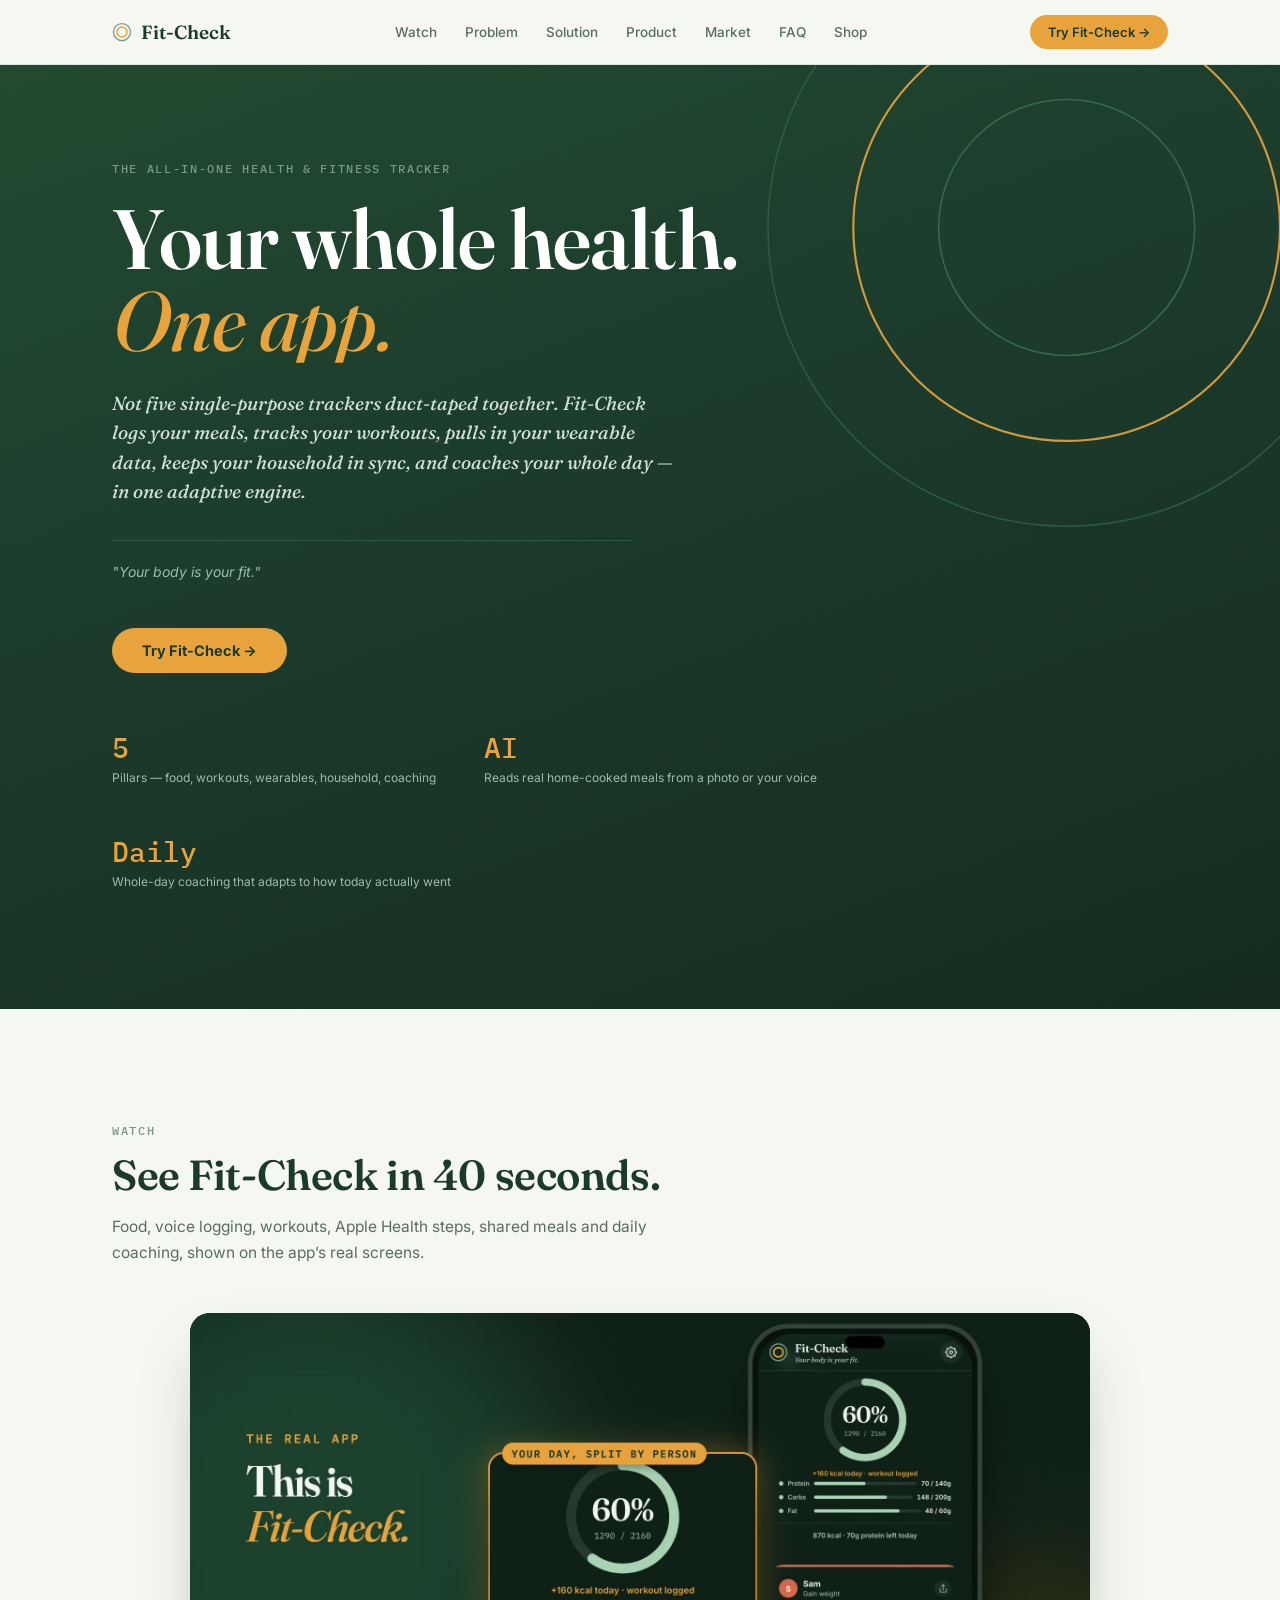
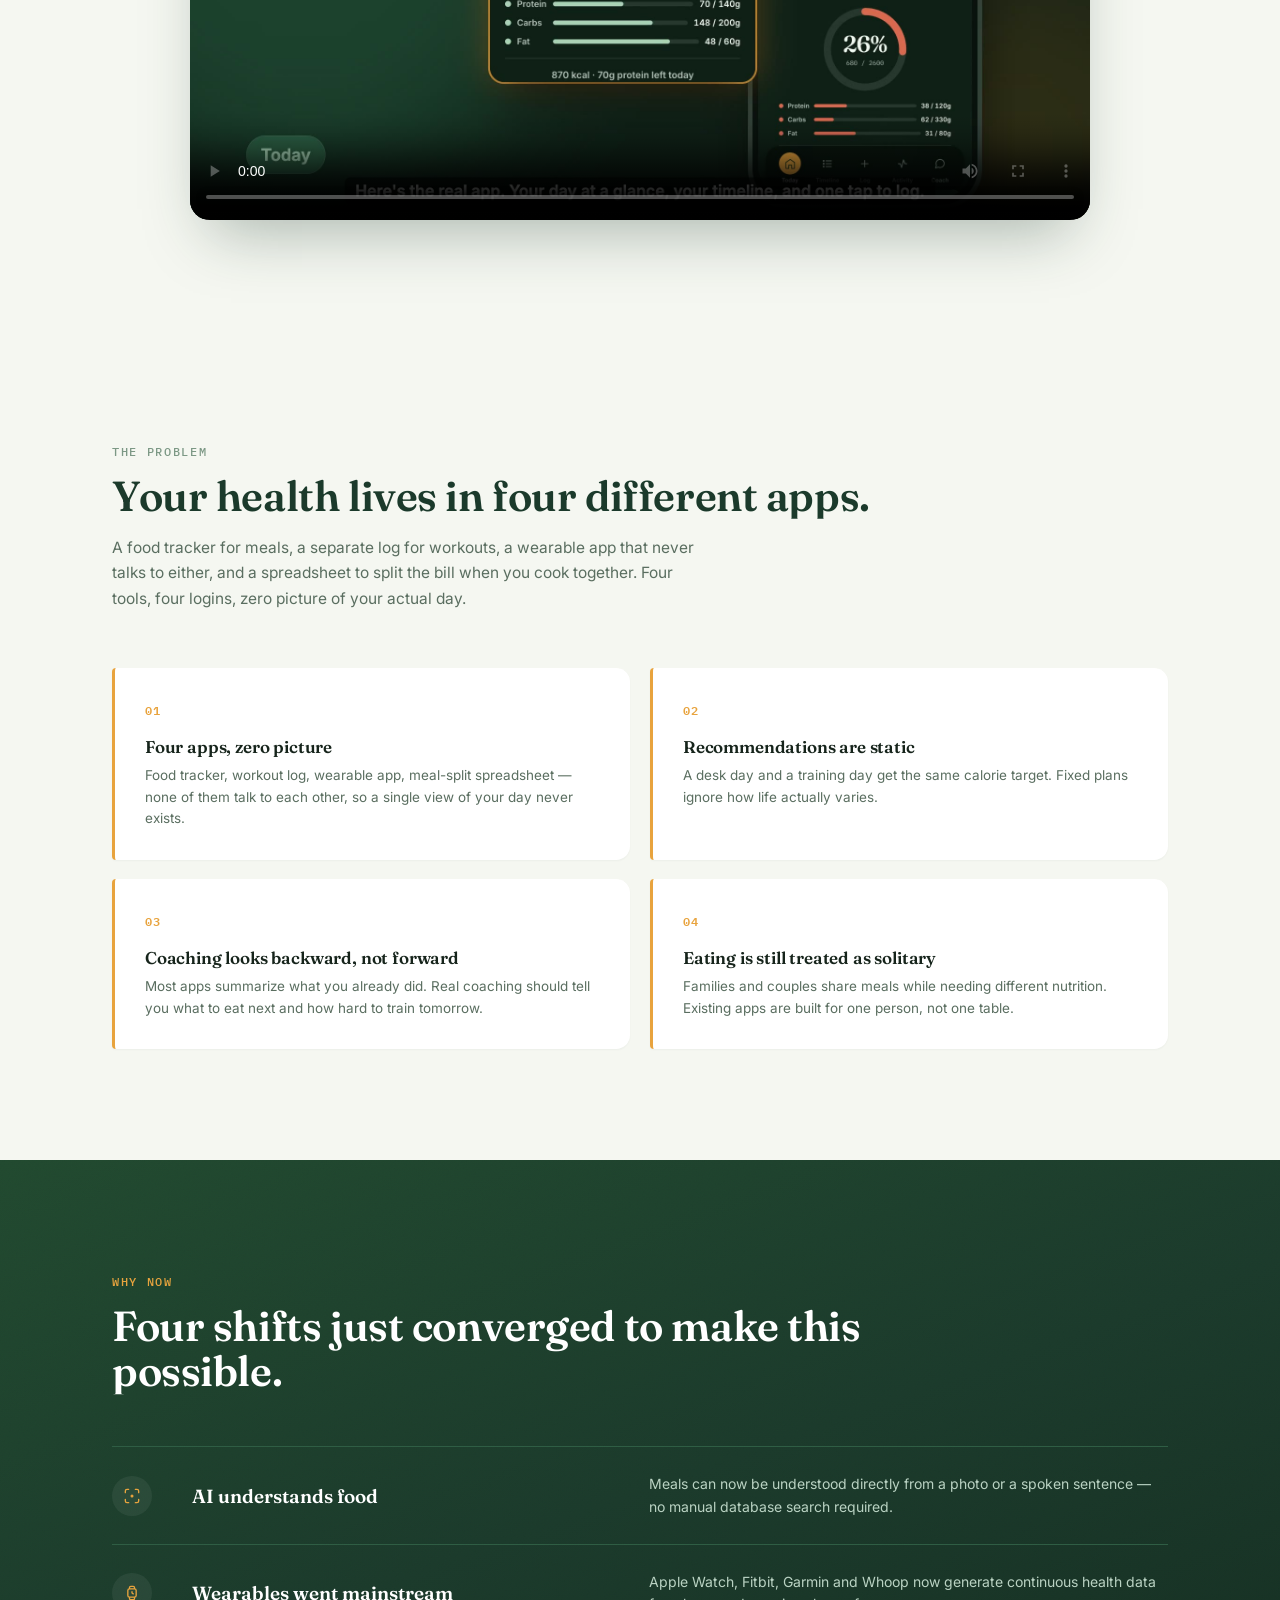
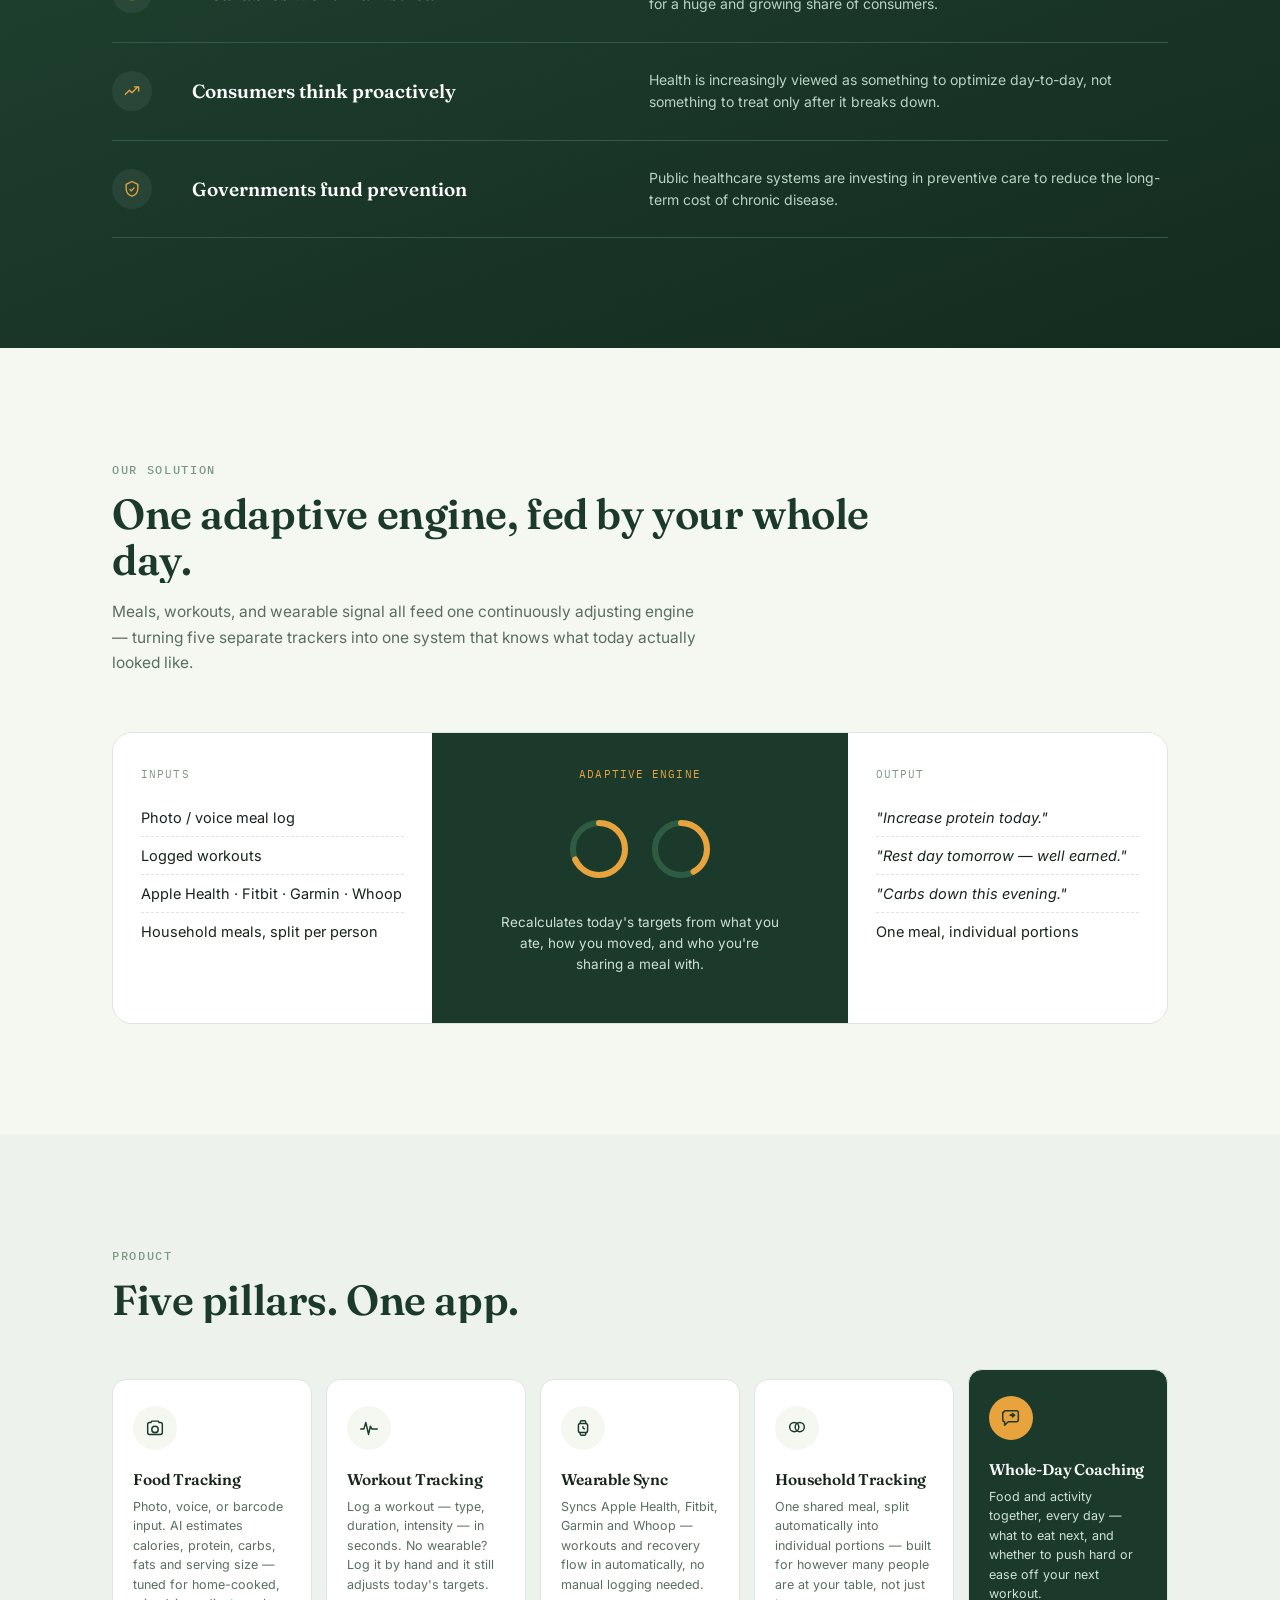
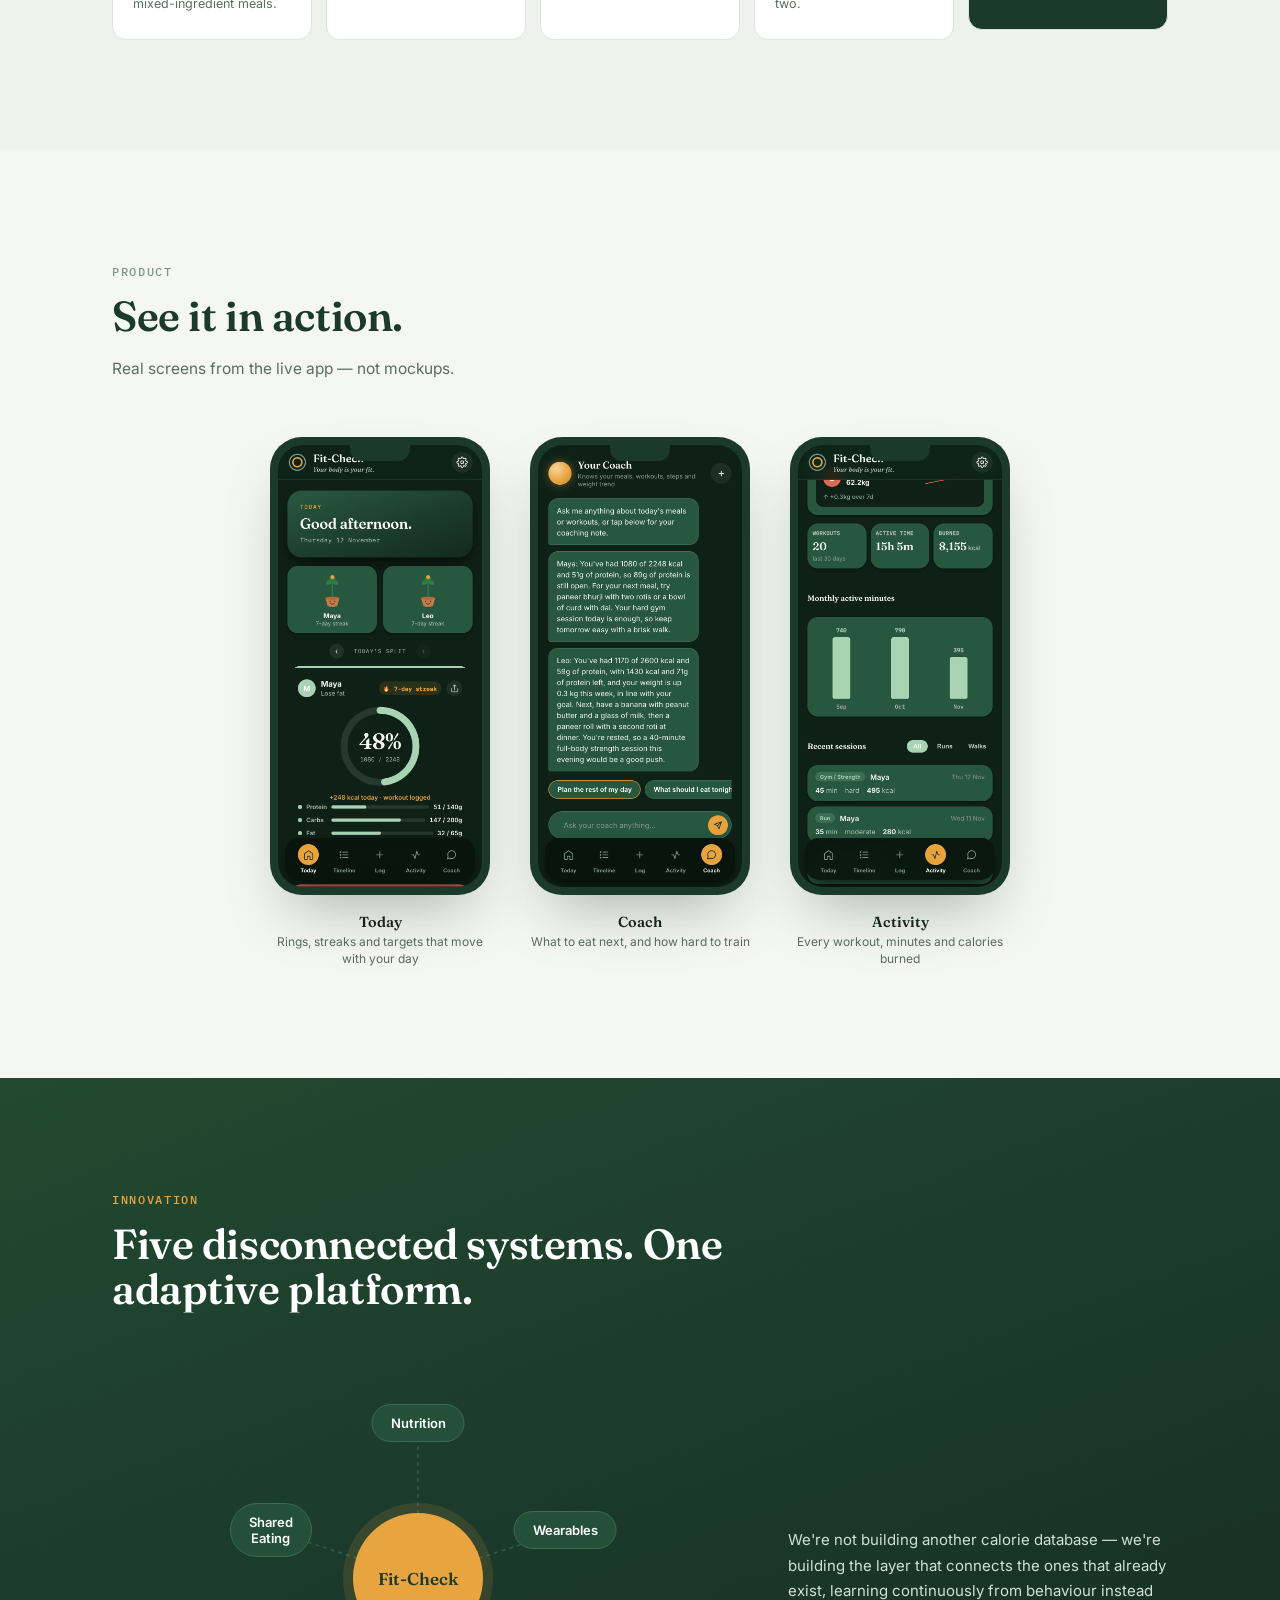
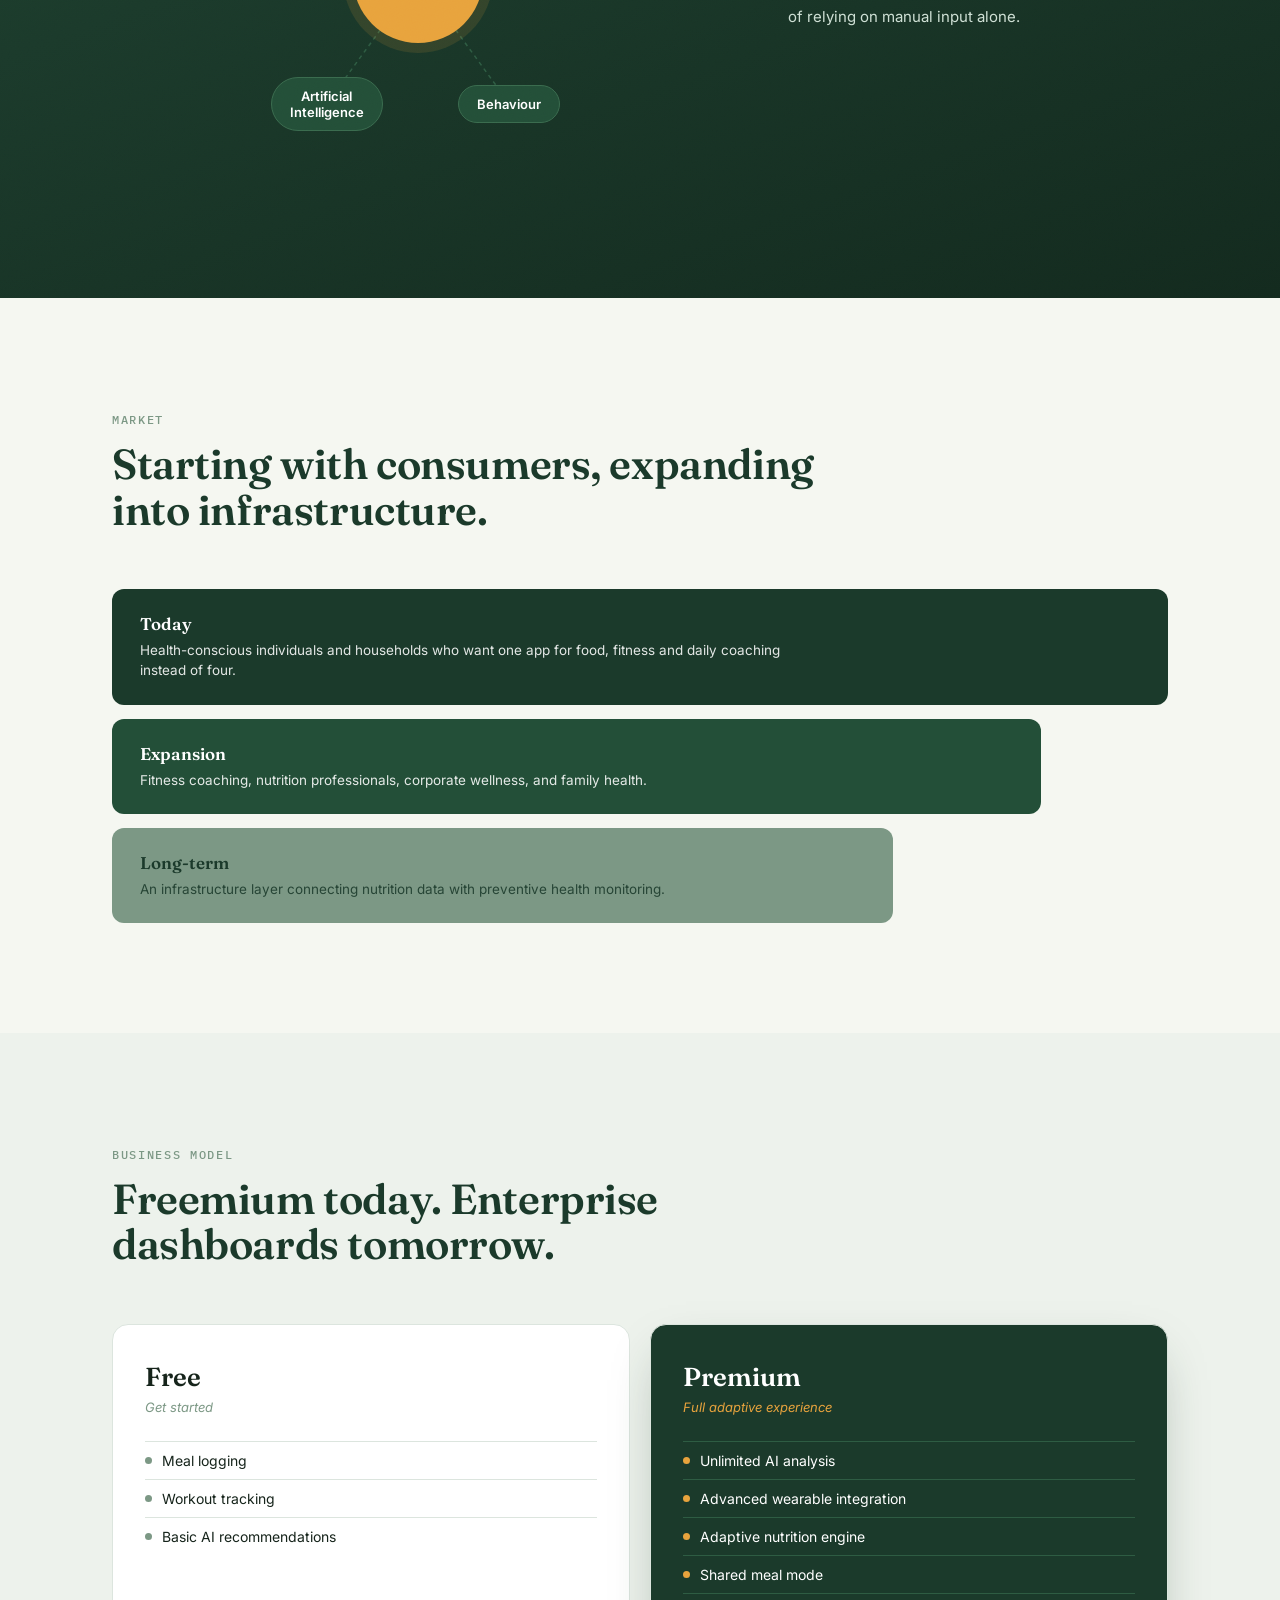
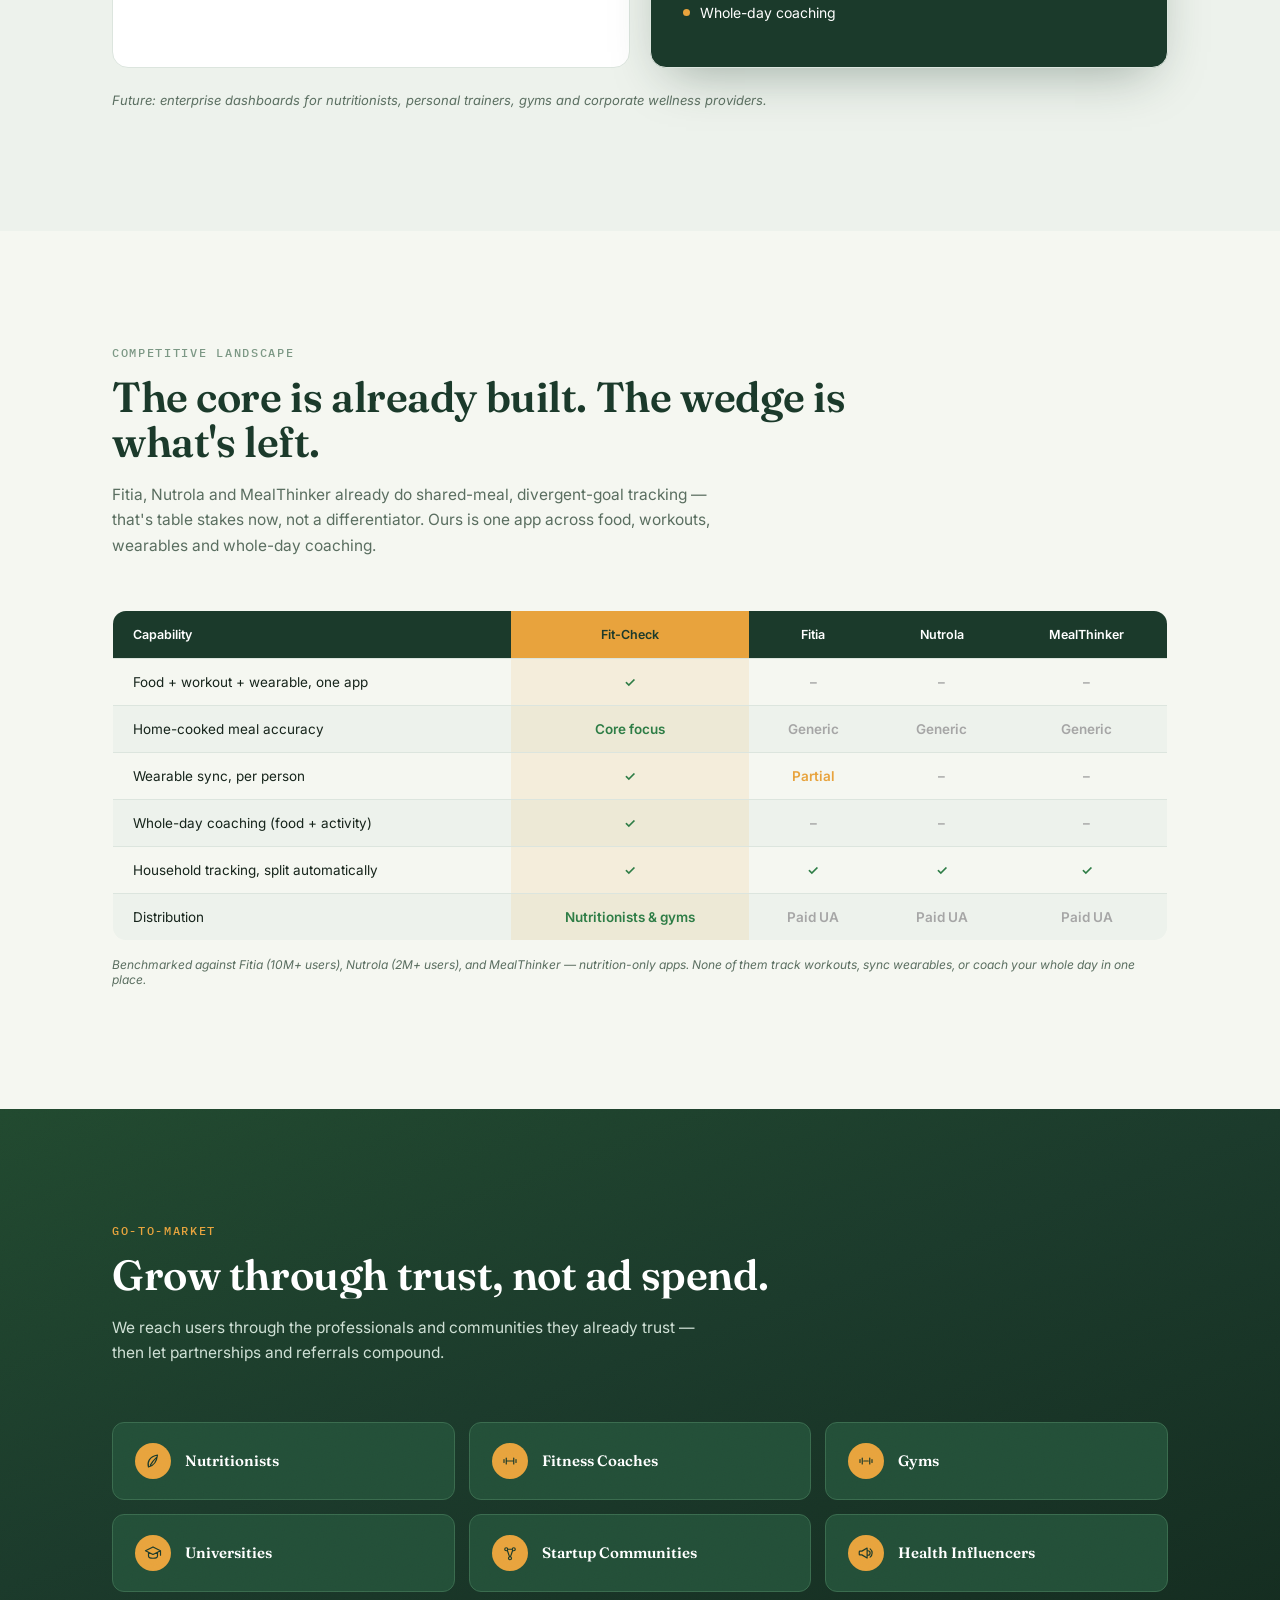
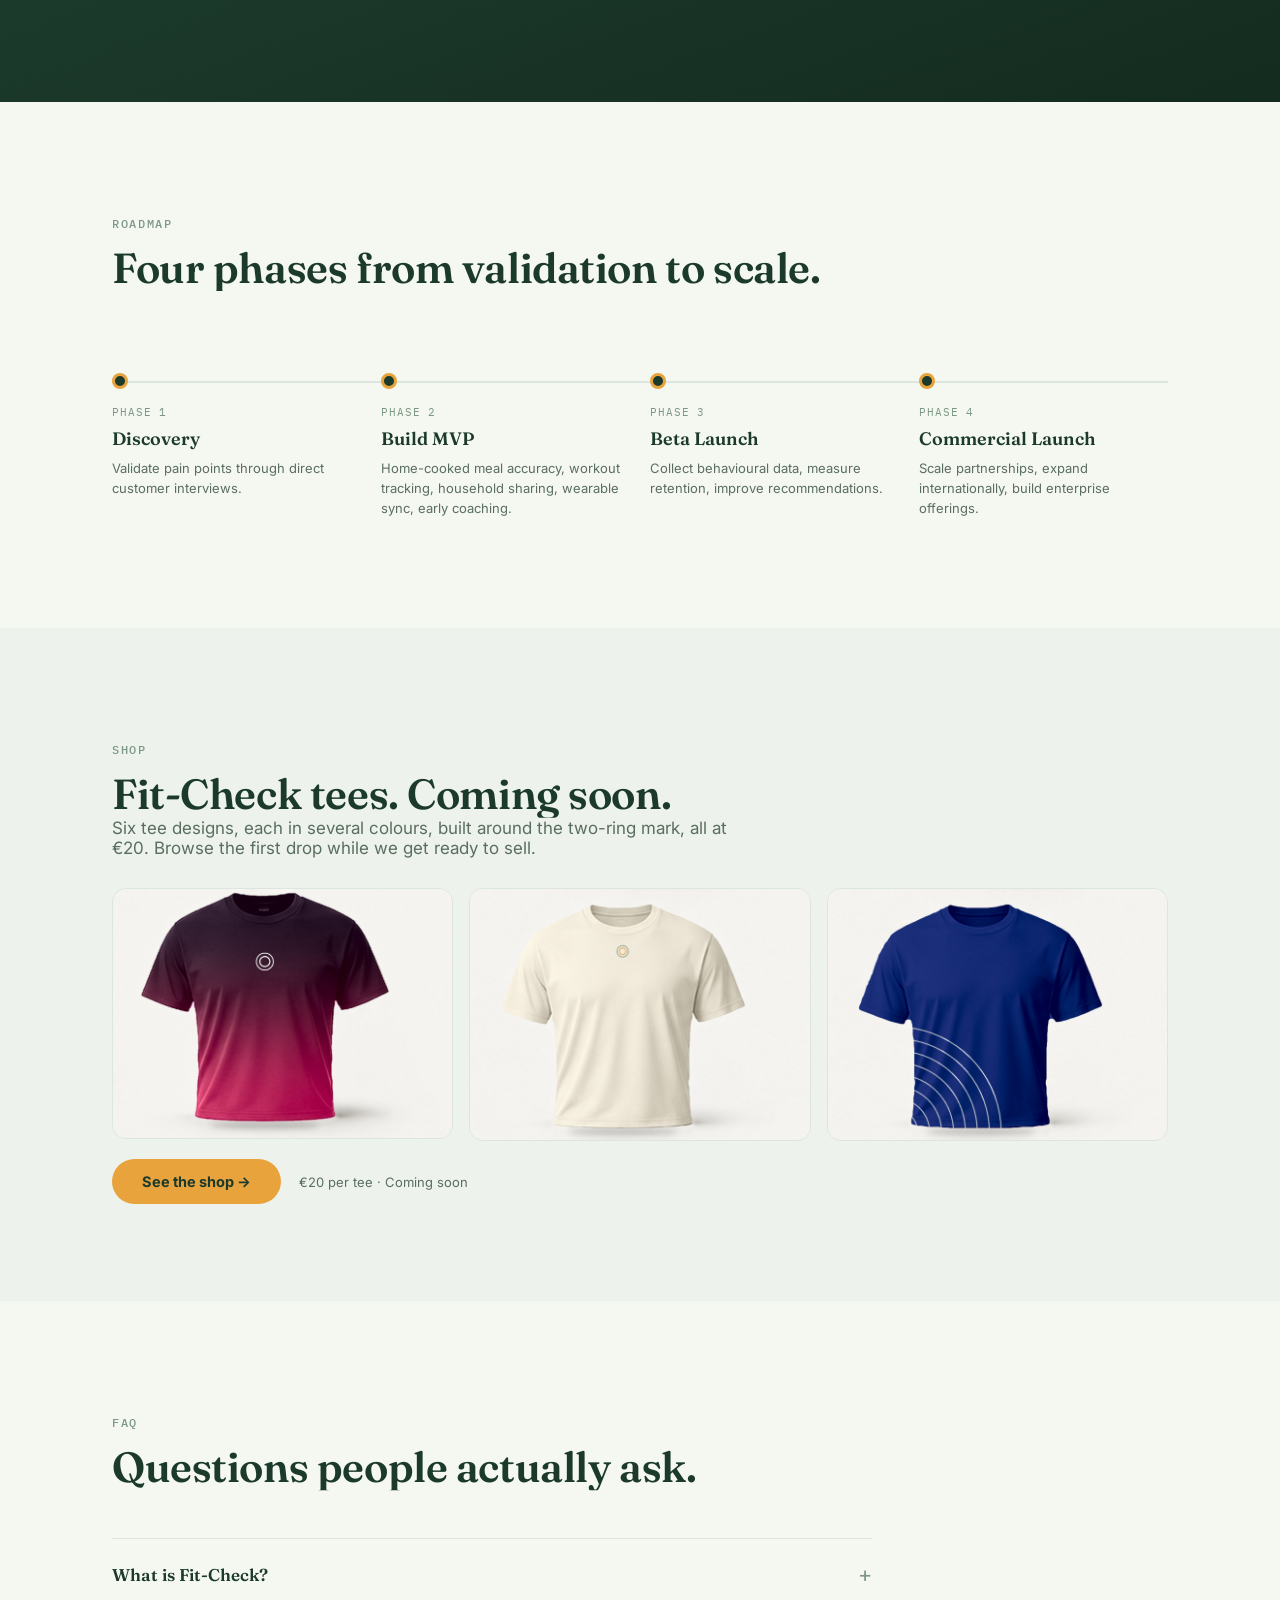
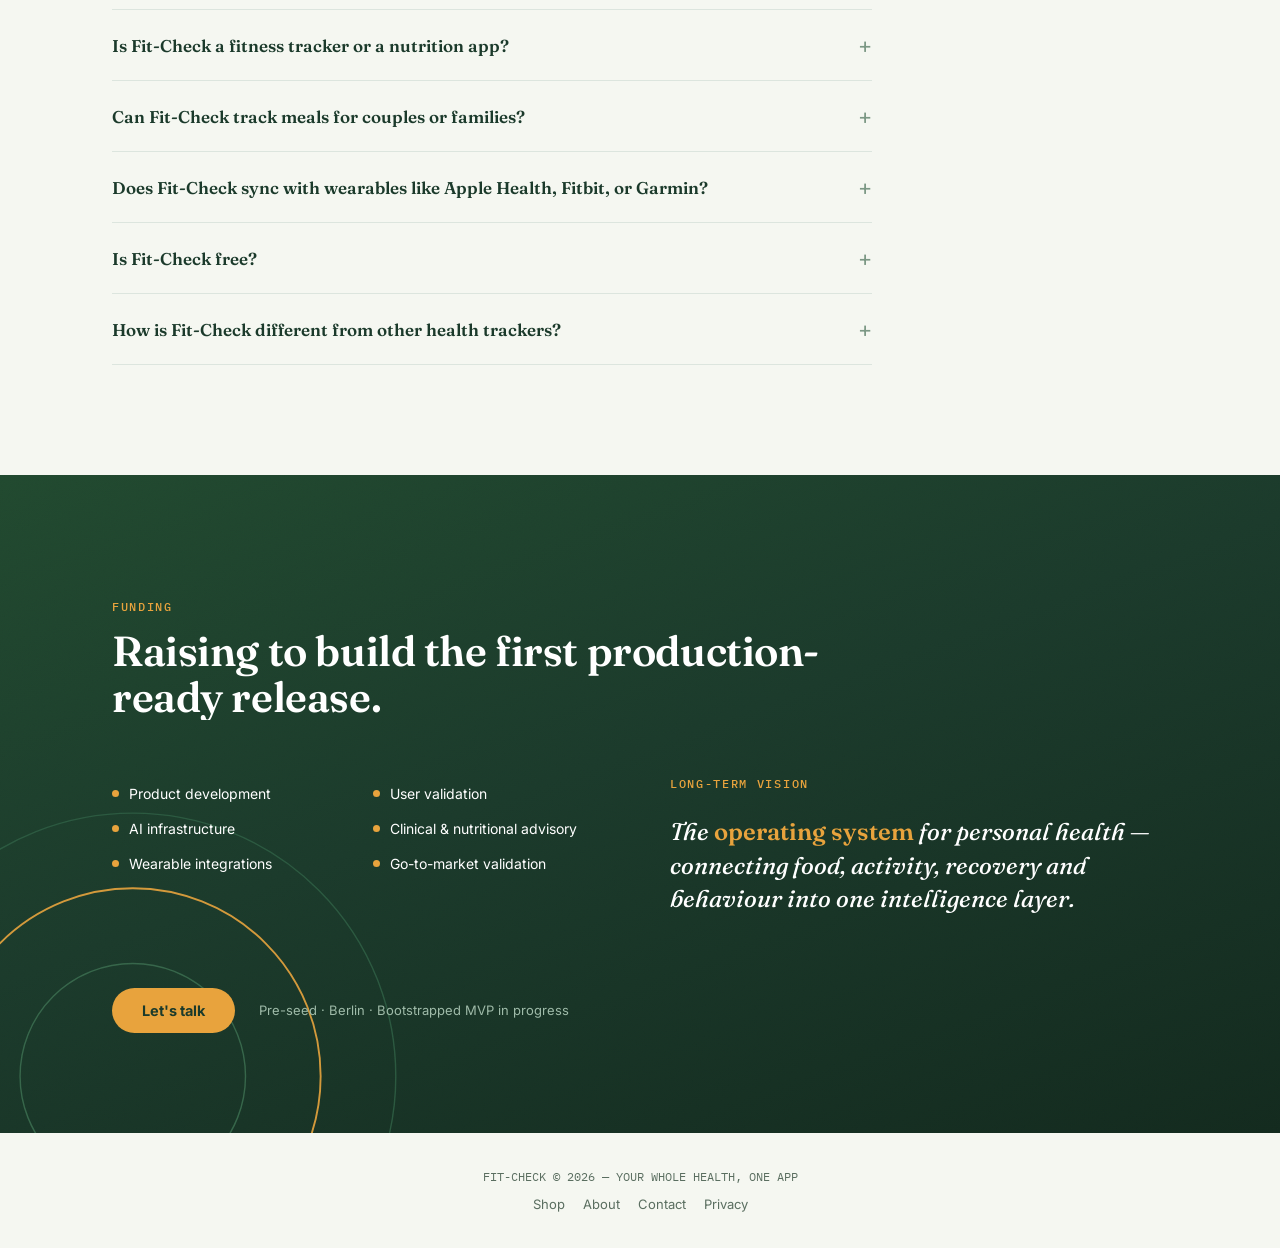
==== commit ae4e1e9e: "Fix invisible section headlines, phone table overflow, refresh app screenshots - Section headlines n" ====
--- a/index.html
+++ b/index.html
@@ -18,15 +18,17 @@
 <meta property="og:url" content="https://fitcheckcoach.com/">
 <meta property="og:title" content="Fit-Check — Health & Fitness Tracker App">
 <meta property="og:description" content="Food, workouts, wearables, household sharing, and daily coaching — one health and fitness tracker instead of five separate apps.">
-<meta property="og:image" content="https://fitcheckcoach.com/icon.png">
+<meta property="og:image" content="https://fitcheckcoach.com/video/fitcheck-promo-poster.jpg">
+<meta property="og:image:width" content="1920">
+<meta property="og:image:height" content="1080">
 <meta property="og:video" content="https://fitcheckcoach.com/video/fitcheck-promo.mp4">
 <meta property="og:video:type" content="video/mp4">
 <meta property="og:video:width" content="1920">
 <meta property="og:video:height" content="1080">
-<meta name="twitter:card" content="player">
+<meta name="twitter:card" content="summary_large_image">
 <meta name="twitter:title" content="Fit-Check — Health & Fitness Tracker App">
 <meta name="twitter:description" content="Food, workouts, wearables, household sharing, and daily coaching — one health and fitness tracker instead of five separate apps.">
-<meta name="twitter:image" content="https://fitcheckcoach.com/icon.png">
+<meta name="twitter:image" content="https://fitcheckcoach.com/video/fitcheck-promo-poster.jpg">
 <script type="application/ld+json">
 {
   "@context": "https://schema.org",
@@ -139,7 +141,7 @@
     --maxw:1120px;
   }
   *{box-sizing:border-box;}
-  html{scroll-behavior:smooth;}
+  html{scroll-behavior:smooth; overflow-x:clip;}
   body{
     margin:0;
     background:var(--paper);
@@ -435,7 +437,7 @@
     background:var(--forest); box-shadow:0 30px 60px -20px rgba(27,58,43,0.35);
   }
   .phone-frame img{
-    width:100%; display:block; border-radius:25px;
+    width:100%; height:auto; display:block; border-radius:25px;
     aspect-ratio:9/19.5; object-fit:cover; object-position:top;
   }
   .phone-frame .notch{
@@ -516,7 +518,10 @@
 
   /* ---------- competitive table ---------- */
   .compete{padding:110px 0;}
-  table.cmp{width:100%; border-collapse:collapse; margin-top:52px; border-radius:14px; overflow:hidden; border:1px solid var(--line);}
+  /* On phones the five-column table is wider than the screen: let it scroll
+     sideways inside its own box instead of being cut off. */
+  .cmp-scroll{margin-top:52px; overflow-x:auto; -webkit-overflow-scrolling:touch; border-radius:14px;}
+  table.cmp{width:100%; min-width:560px; border-collapse:collapse; border-radius:14px; overflow:hidden; border:1px solid var(--line);}
   table.cmp thead th{background:var(--forest); color:#fff; text-align:left; padding:16px 20px; font-size:12.5px; font-weight:600;}
   table.cmp thead th.c{text-align:center;}
   table.cmp td{padding:15px 20px; font-size:13.5px; border-top:1px solid var(--line);}
@@ -751,19 +756,19 @@
     <p class="sec-sub reveal">Real screens from the live app — not mockups.</p>
     <div class="screens-row">
       <div class="phone reveal">
-        <div class="phone-frame"><span class="notch"></span><img src="/img/screenshot-today.png" alt="Fit-Check Today screen showing two people's calorie rings, streaks, and adaptive targets" loading="lazy"></div>
+        <div class="phone-frame"><span class="notch"></span><img src="/img/app-today.png" alt="Fit-Check Today screen showing a calorie ring, a target raised by a logged workout, and protein, carbs and fat progress" loading="lazy" width="780" height="1690"></div>
         <div class="phone-cap">Today</div>
-        <div class="phone-sub">Per-person rings, streaks, adaptive targets</div>
+        <div class="phone-sub">Rings, streaks and targets that move with your day</div>
       </div>
       <div class="phone reveal">
-        <div class="phone-frame"><span class="notch"></span><img src="/img/screenshot-activity.png" alt="Fit-Check activity screen showing a logged workout adjusting today's calorie target" loading="lazy"></div>
+        <div class="phone-frame"><span class="notch"></span><img src="/img/app-coach.png" alt="Fit-Check coach screen with a note on what to eat next and whether to train hard or take it easy" loading="lazy" width="780" height="1690"></div>
+        <div class="phone-cap">Coach</div>
+        <div class="phone-sub">What to eat next, and how hard to train</div>
+      </div>
+      <div class="phone reveal">
+        <div class="phone-frame"><span class="notch"></span><img src="/img/app-activity.png" alt="Fit-Check Activity screen showing workouts in the last 30 days, monthly active minutes and recent sessions" loading="lazy" width="780" height="1690"></div>
         <div class="phone-cap">Activity</div>
-        <div class="phone-sub">Log a workout, watch targets adjust</div>
-      </div>
-      <div class="phone reveal">
-        <div class="phone-frame"><span class="notch"></span><img src="/img/screenshot-history.png" alt="Fit-Check meal history screen showing home-cooked meals split per person" loading="lazy"></div>
-        <div class="phone-cap">History</div>
-        <div class="phone-sub">Every meal, split per person, always editable</div>
+        <div class="phone-sub">Every workout, minutes and calories burned</div>
       </div>
     </div>
   </div>
@@ -836,7 +841,8 @@
     <div class="kicker reveal"><span class="eyebrow">Competitive Landscape</span></div>
     <h2 class="sec-title reveal">The core is already built. The wedge is what's left.</h2>
     <p class="sec-sub reveal">Fitia, Nutrola and MealThinker already do shared-meal, divergent-goal tracking — that's table stakes now, not a differentiator. Ours is one app across food, workouts, wearables and whole-day coaching.</p>
-    <table class="cmp reveal">
+    <div class="cmp-scroll reveal">
+    <table class="cmp">
       <thead>
         <tr><th>Capability</th><th class="c fc">Fit-Check</th><th class="c">Fitia</th><th class="c">Nutrola</th><th class="c">MealThinker</th></tr>
       </thead>
@@ -849,6 +855,7 @@
         <tr><td>Distribution</td><td class="c yes fc">Nutritionists & gyms</td><td class="c no">Paid UA</td><td class="c no">Paid UA</td><td class="c no">Paid UA</td></tr>
       </tbody>
     </table>
+    </div>
     <p class="cmp-note reveal">Benchmarked against Fitia (10M+ users), Nutrola (2M+ users), and MealThinker — nutrition-only apps. None of them track workouts, sync wearables, or coach your whole day in one place.</p>
   </div>
 </section>
@@ -984,7 +991,29 @@
   const io = new IntersectionObserver((entries)=>{
     entries.forEach(e=>{ if(e.isIntersecting){ e.target.classList.add('in'); io.unobserve(e.target); } });
   }, {threshold:0.1, rootMargin:'0px 0px 120px 0px'});
-  revealEls.forEach(el=>io.observe(el));
+  // Section headlines start fully clipped (the curtain wipe), and a fully
+  // clipped element never counts as "visible" to IntersectionObserver in
+  // Chrome — so observing the headline itself meant it never appeared. Watch
+  // the element just above it (the eyebrow) or its container instead, and
+  // reveal the headline when that comes into view.
+  const titleProxies = new Map();
+  const titleIo = new IntersectionObserver((entries)=>{
+    entries.forEach(e=>{
+      if(!e.isIntersecting) return;
+      (titleProxies.get(e.target) || []).forEach(t=>t.classList.add('in'));
+      titleIo.unobserve(e.target);
+    });
+  }, {threshold:0, rootMargin:'0px 0px 120px 0px'});
+  revealEls.forEach(el=>{
+    if(el.classList.contains('sec-title')){
+      const proxy = el.previousElementSibling || el.parentElement;
+      if(!titleProxies.has(proxy)) titleProxies.set(proxy, []);
+      titleProxies.get(proxy).push(el);
+      titleIo.observe(proxy);
+    } else {
+      io.observe(el);
+    }
+  });
 
   // Scroll-progress bar — a thin line across the top that fills as you read down the page
   const progressBar = document.getElementById('scrollProgress');
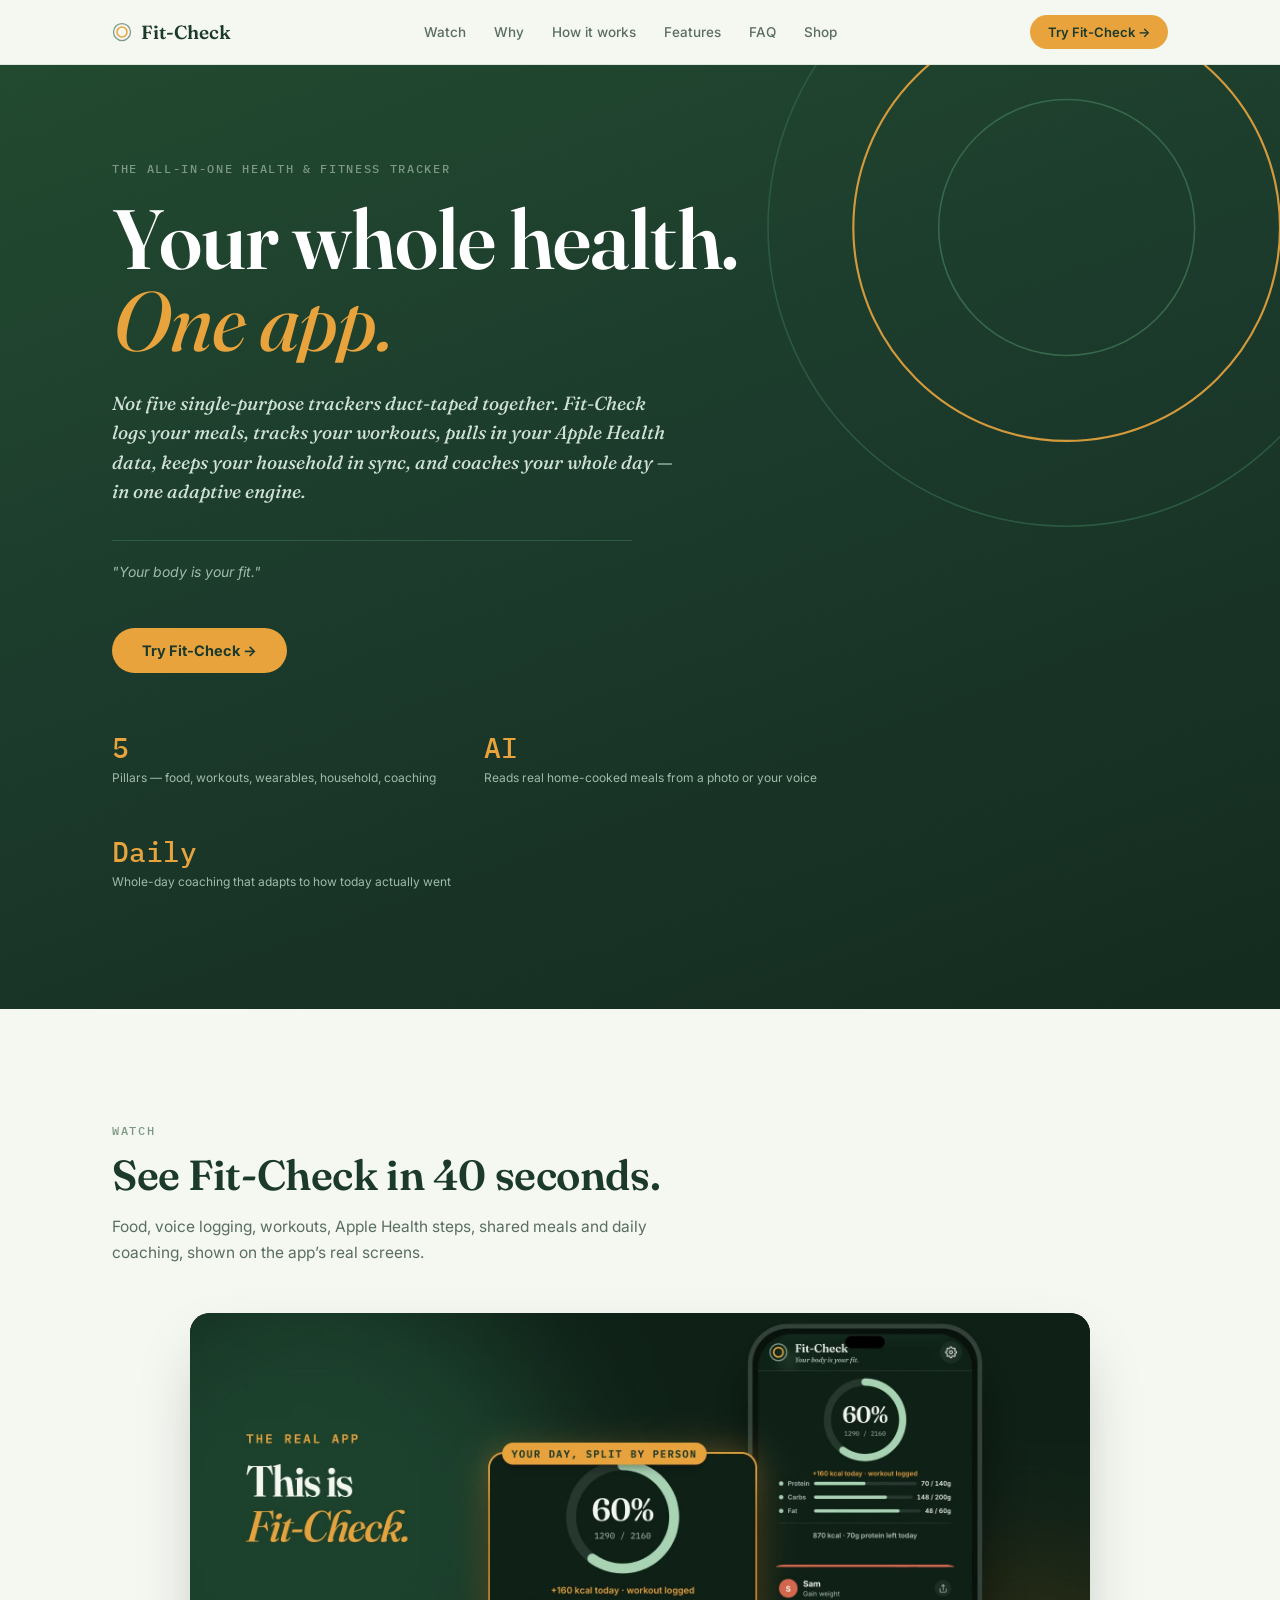
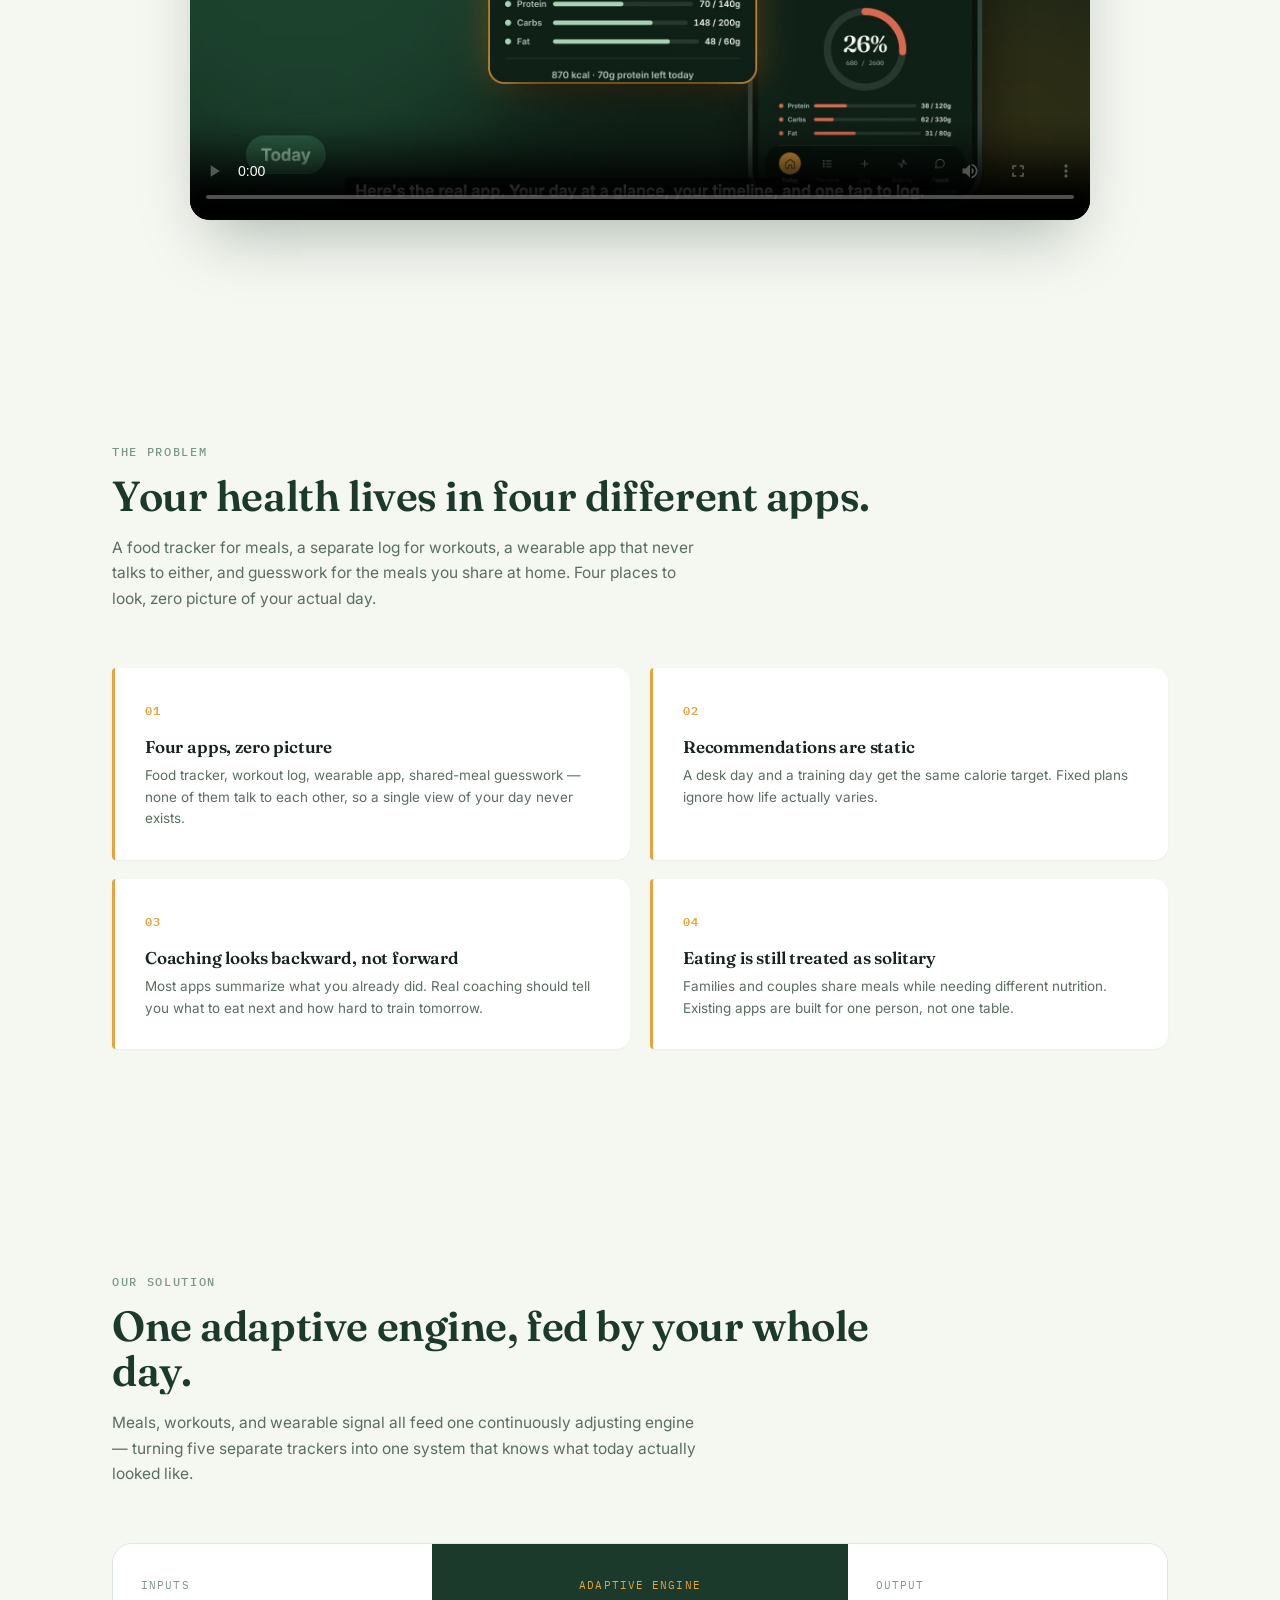
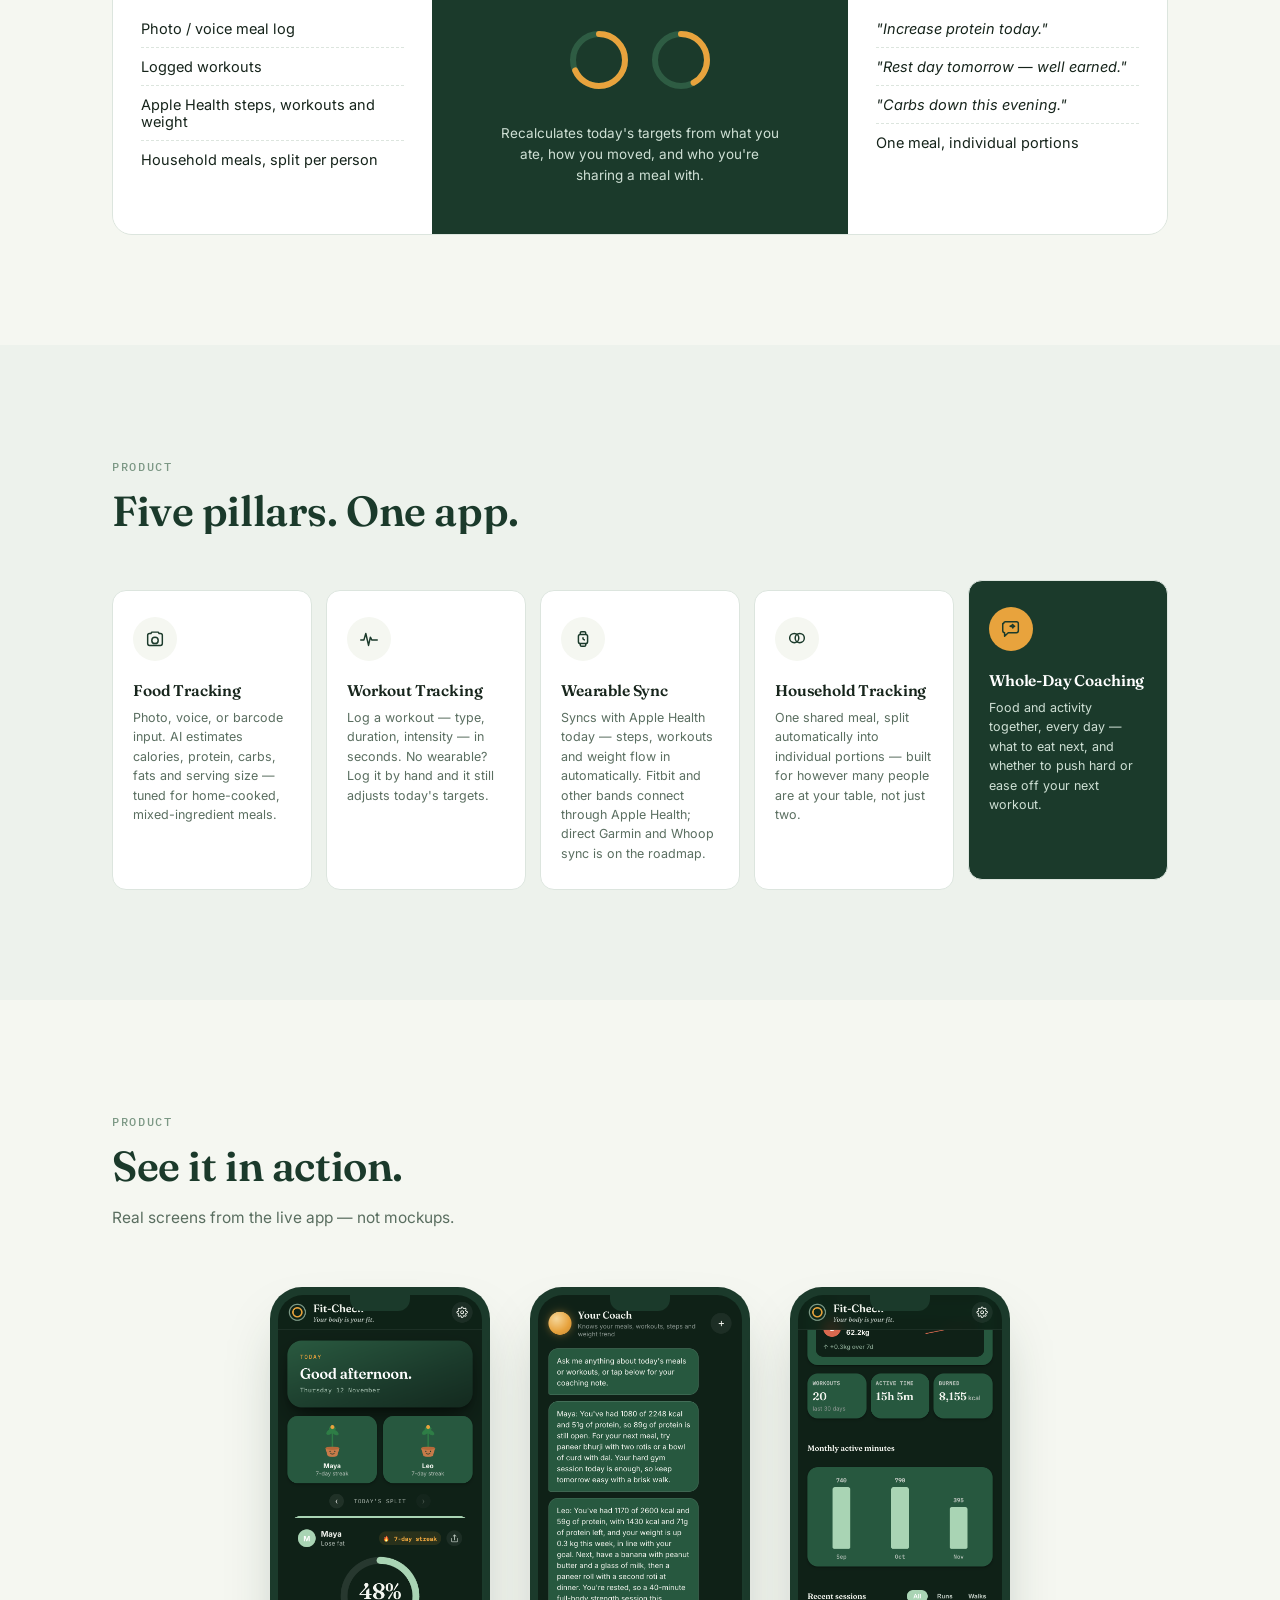
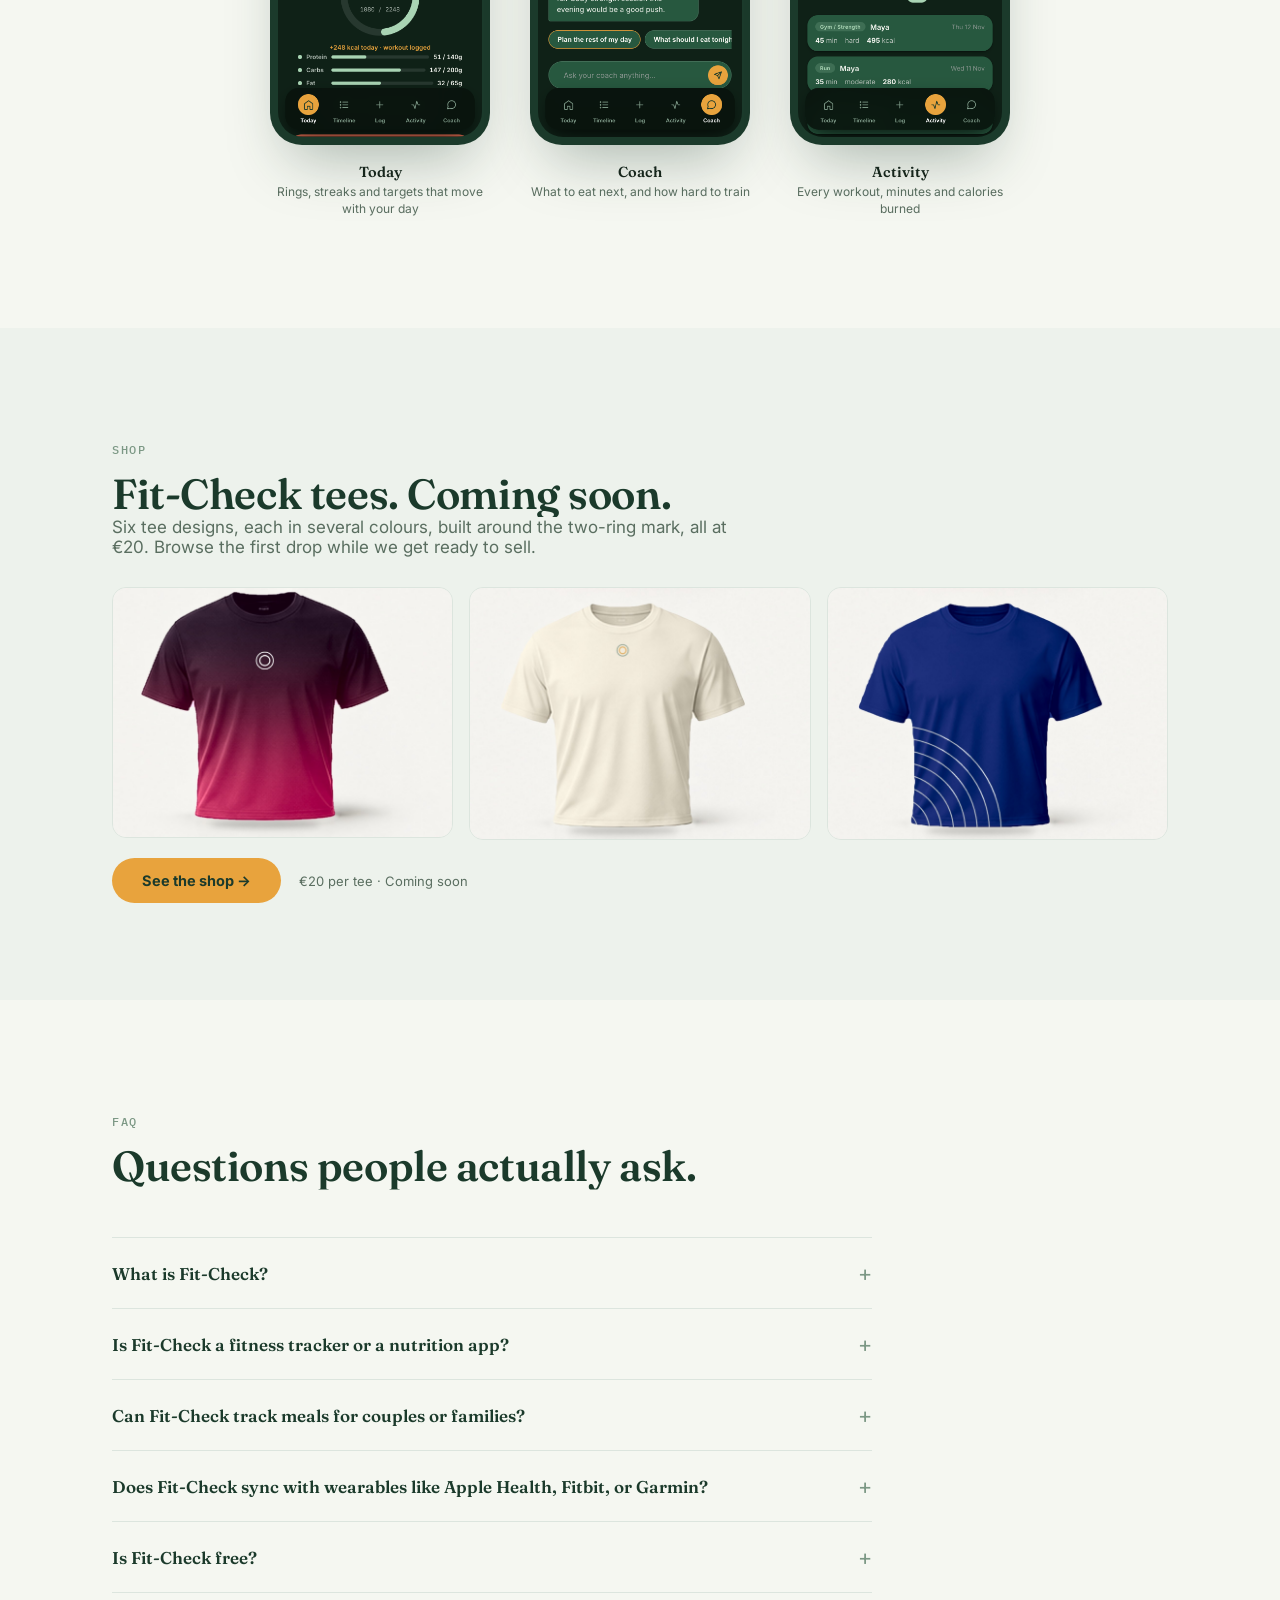
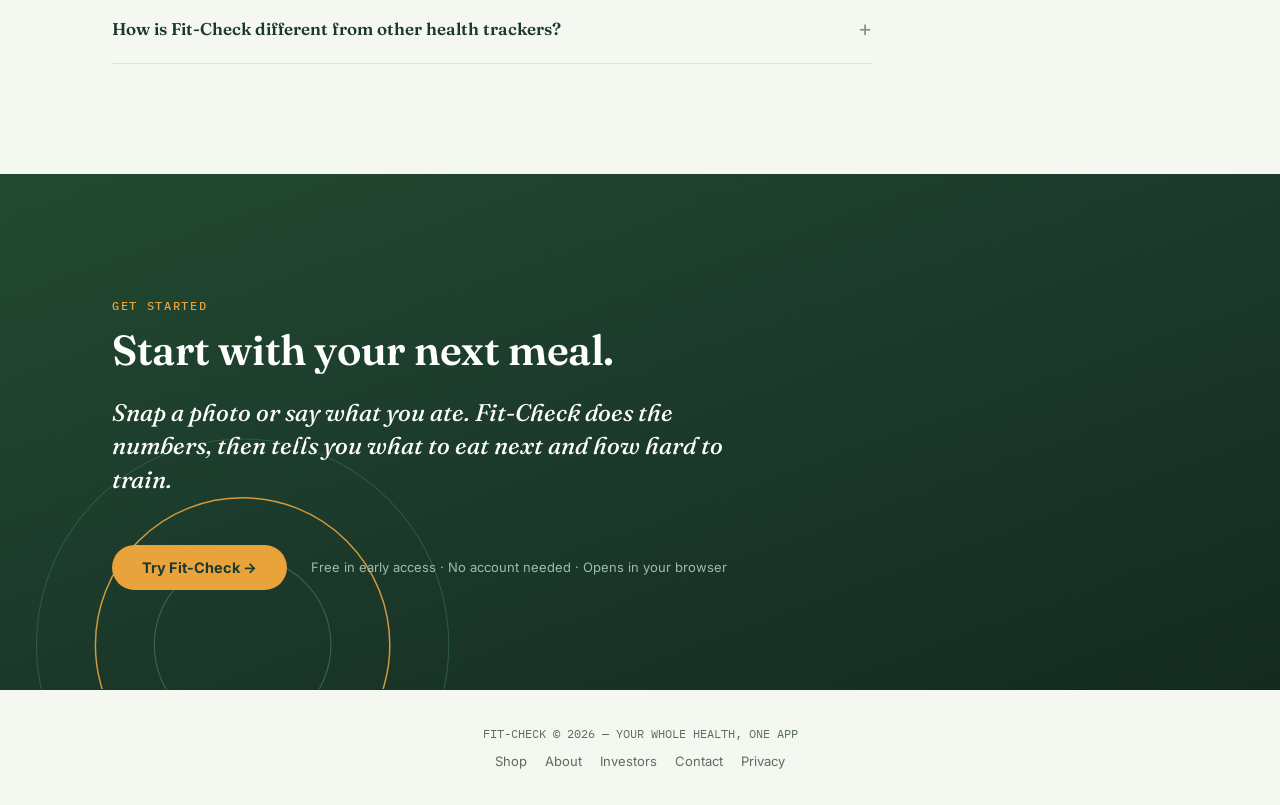
==== commit 383d7aee: "Split investor pitch into /investors, honest wearable and pricing copy, keep-awake ping - Homepage i" ====
--- a/index.html
+++ b/index.html
@@ -108,12 +108,12 @@
     {
       "@type": "Question",
       "name": "Does Fit-Check sync with wearables like Apple Health, Fitbit, or Garmin?",
-      "acceptedAnswer": {"@type": "Answer", "text": "Fit-Check syncs Apple Health, Fitbit, Garmin and Whoop, so workouts and recovery data can feed straight into your daily targets."}
+      "acceptedAnswer": {"@type": "Answer", "text": "Fit-Check syncs with Apple Health today, so steps, workouts and weight feed straight into your daily targets. Fitbit and other bands work by turning on their Apple Health sync. Direct Garmin and Whoop connections are on the roadmap, not live yet."}
     },
     {
       "@type": "Question",
       "name": "Is Fit-Check free?",
-      "acceptedAnswer": {"@type": "Answer", "text": "Fit-Check has a free tier — meal logging, workout tracking, and basic AI recommendations — and a premium tier with the full adaptive engine, wearable integration, and whole-day coaching."}
+      "acceptedAnswer": {"@type": "Answer", "text": "Yes. Fit-Check is free while it is in early access, with no account needed. A paid premium tier is planned for later; core logging will stay free."}
     },
     {
       "@type": "Question",
@@ -596,10 +596,9 @@
     </div>
     <div class="links">
       <a href="#showreel">Watch</a>
-      <a href="#problem">Problem</a>
-      <a href="#solution">Solution</a>
-      <a href="#product">Product</a>
-      <a href="#market">Market</a>
+      <a href="#problem">Why</a>
+      <a href="#solution">How it works</a>
+      <a href="#product">Features</a>
       <a href="#faq">FAQ</a>
       <a href="/shop.html">Shop</a>
     </div>
@@ -612,7 +611,7 @@
   <div class="wrap">
     <div class="eyebrow hero-tag">The All-In-One Health & Fitness Tracker</div>
     <h1 class="reveal">Your whole health.<br><em>One app.</em></h1>
-    <p class="sub reveal">Not five single-purpose trackers duct-taped together. Fit-Check logs your meals, tracks your workouts, pulls in your wearable data, keeps your household in sync, and coaches your whole day — in one adaptive engine.</p>
+    <p class="sub reveal">Not five single-purpose trackers duct-taped together. Fit-Check logs your meals, tracks your workouts, pulls in your Apple Health data, keeps your household in sync, and coaches your whole day — in one adaptive engine.</p>
     <p class="tagline reveal" style="font-style:italic;">"Your body is your fit."</p>
 
     <a class="cta-btn reveal" href="https://fit-check-ukc9.onrender.com" target="_blank" rel="noopener" style="margin-top:30px; display:inline-block;">Try Fit-Check →</a>
@@ -642,12 +641,12 @@
   <div class="wrap">
     <div class="kicker reveal"><span class="eyebrow">The Problem</span></div>
     <h2 class="sec-title reveal">Your health lives in four different apps.</h2>
-    <p class="sec-sub reveal">A food tracker for meals, a separate log for workouts, a wearable app that never talks to either, and a spreadsheet to split the bill when you cook together. Four tools, four logins, zero picture of your actual day.</p>
+    <p class="sec-sub reveal">A food tracker for meals, a separate log for workouts, a wearable app that never talks to either, and guesswork for the meals you share at home. Four places to look, zero picture of your actual day.</p>
 
     <div class="p-grid">
       <div class="p-card reveal">
         <div class="p-num">01</div>
-        <div><h3>Four apps, zero picture</h3><p>Food tracker, workout log, wearable app, meal-split spreadsheet — none of them talk to each other, so a single view of your day never exists.</p></div>
+        <div><h3>Four apps, zero picture</h3><p>Food tracker, workout log, wearable app, shared-meal guesswork — none of them talk to each other, so a single view of your day never exists.</p></div>
       </div>
       <div class="p-card reveal">
         <div class="p-num">02</div>
@@ -665,35 +664,6 @@
   </div>
 </section>
 
-<section class="whynow">
-  <div class="wrap">
-    <div class="kicker reveal"><span class="eyebrow on-dark">Why Now</span></div>
-    <h2 class="sec-title light reveal">Four shifts just converged to make this possible.</h2>
-    <div class="trend-list">
-      <div class="trend-row reveal">
-        <div class="tr-idx"><svg viewBox="0 0 24 24" fill="none" stroke="currentColor" stroke-width="1.6" stroke-linecap="round" stroke-linejoin="round"><path class="icon-draw" d="M4 8V6a2 2 0 0 1 2-2h2 M16 4h2a2 2 0 0 1 2 2v2 M20 16v2a2 2 0 0 1-2 2h-2 M8 20H6a2 2 0 0 1-2-2v-2 M12 13a1 1 0 1 0 0-2 1 1 0 0 0 0 2z"/></svg></div>
-        <div class="tr-title">AI understands food</div>
-        <div class="tr-desc">Meals can now be understood directly from a photo or a spoken sentence — no manual database search required.</div>
-      </div>
-      <div class="trend-row reveal">
-        <div class="tr-idx"><svg viewBox="0 0 24 24" fill="none" stroke="currentColor" stroke-width="1.6" stroke-linecap="round" stroke-linejoin="round"><path class="icon-draw" d="M7 9a2 2 0 0 1 2-2h6a2 2 0 0 1 2 2v6a2 2 0 0 1-2 2H9a2 2 0 0 1-2-2V9z M9 7V5.5A1.5 1.5 0 0 1 10.5 4h3A1.5 1.5 0 0 1 15 5.5V7 M9 17v1.5A1.5 1.5 0 0 0 10.5 20h3a1.5 1.5 0 0 0 1.5-1.5V17 M12 10.5V12l1.5 1"/></svg></div>
-        <div class="tr-title">Wearables went mainstream</div>
-        <div class="tr-desc">Apple Watch, Fitbit, Garmin and Whoop now generate continuous health data for a huge and growing share of consumers.</div>
-      </div>
-      <div class="trend-row reveal">
-        <div class="tr-idx"><svg viewBox="0 0 24 24" fill="none" stroke="currentColor" stroke-width="1.6" stroke-linecap="round" stroke-linejoin="round"><path class="icon-draw" d="M4 16l5-5 3 3 7-7 M15 7h5v5"/></svg></div>
-        <div class="tr-title">Consumers think proactively</div>
-        <div class="tr-desc">Health is increasingly viewed as something to optimize day-to-day, not something to treat only after it breaks down.</div>
-      </div>
-      <div class="trend-row reveal">
-        <div class="tr-idx"><svg viewBox="0 0 24 24" fill="none" stroke="currentColor" stroke-width="1.6" stroke-linecap="round" stroke-linejoin="round"><path class="icon-draw" d="M12 3l7 3.5v5c0 4.5-3 8-7 9-4-1-7-4.5-7-9v-5z M9.5 12.5l1.8 1.8 3.2-3.6"/></svg></div>
-        <div class="tr-title">Governments fund prevention</div>
-        <div class="tr-desc">Public healthcare systems are investing in preventive care to reduce the long-term cost of chronic disease.</div>
-      </div>
-    </div>
-  </div>
-</section>
-
 <section class="solution" id="solution">
   <div class="wrap">
     <div class="kicker reveal"><span class="eyebrow">Our Solution</span></div>
@@ -706,7 +676,7 @@
         <ul>
           <li>Photo / voice meal log</li>
           <li>Logged workouts</li>
-          <li>Apple Health · Fitbit · Garmin · Whoop</li>
+          <li>Apple Health steps, workouts and weight</li>
           <li>Household meals, split per person</li>
         </ul>
       </div>
@@ -742,7 +712,7 @@
     <div class="mod-row">
       <div class="mod-card reveal"><div class="mod-icon"><svg viewBox="0 0 24 24" fill="none" stroke="currentColor" stroke-width="1.6" stroke-linecap="round" stroke-linejoin="round"><path class="icon-draw" d="M4 8a2 2 0 0 1 2-2h1.5l1-1.5h7l1 1.5H18a2 2 0 0 1 2 2v9a2 2 0 0 1-2 2H6a2 2 0 0 1-2-2V8z M12 17a3.5 3.5 0 1 0 0-7 3.5 3.5 0 0 0 0 7z"/></svg></div><h3>Food Tracking</h3><p>Photo, voice, or barcode input. AI estimates calories, protein, carbs, fats and serving size — tuned for home-cooked, mixed-ingredient meals.</p></div>
       <div class="mod-card reveal"><div class="mod-icon"><svg viewBox="0 0 24 24" fill="none" stroke="currentColor" stroke-width="1.6" stroke-linecap="round" stroke-linejoin="round"><path class="icon-draw" d="M3 13h3.5l2-7 3 13 2-9 1.5 3H21"/></svg></div><h3>Workout Tracking</h3><p>Log a workout — type, duration, intensity — in seconds. No wearable? Log it by hand and it still adjusts today's targets.</p></div>
-      <div class="mod-card reveal"><div class="mod-icon"><svg viewBox="0 0 24 24" fill="none" stroke="currentColor" stroke-width="1.6" stroke-linecap="round" stroke-linejoin="round"><path class="icon-draw" d="M7 9a2 2 0 0 1 2-2h6a2 2 0 0 1 2 2v6a2 2 0 0 1-2 2H9a2 2 0 0 1-2-2V9z M9 7V5.5A1.5 1.5 0 0 1 10.5 4h3A1.5 1.5 0 0 1 15 5.5V7 M9 17v1.5A1.5 1.5 0 0 0 10.5 20h3a1.5 1.5 0 0 0 1.5-1.5V17 M12 10.5V12l1.5 1"/></svg></div><h3>Wearable Sync</h3><p>Syncs Apple Health, Fitbit, Garmin and Whoop — workouts and recovery flow in automatically, no manual logging needed.</p></div>
+      <div class="mod-card reveal"><div class="mod-icon"><svg viewBox="0 0 24 24" fill="none" stroke="currentColor" stroke-width="1.6" stroke-linecap="round" stroke-linejoin="round"><path class="icon-draw" d="M7 9a2 2 0 0 1 2-2h6a2 2 0 0 1 2 2v6a2 2 0 0 1-2 2H9a2 2 0 0 1-2-2V9z M9 7V5.5A1.5 1.5 0 0 1 10.5 4h3A1.5 1.5 0 0 1 15 5.5V7 M9 17v1.5A1.5 1.5 0 0 0 10.5 20h3a1.5 1.5 0 0 0 1.5-1.5V17 M12 10.5V12l1.5 1"/></svg></div><h3>Wearable Sync</h3><p>Syncs with Apple Health today — steps, workouts and weight flow in automatically. Fitbit and other bands connect through Apple Health; direct Garmin and Whoop sync is on the roadmap.</p></div>
       <div class="mod-card reveal"><div class="mod-icon"><svg viewBox="0 0 24 24" fill="none" stroke="currentColor" stroke-width="1.6" stroke-linecap="round" stroke-linejoin="round"><path class="icon-draw" d="M9 16a5 5 0 1 0 0-10 5 5 0 0 0 0 10z M15 16a5 5 0 1 0 0-10 5 5 0 0 0 0 10z"/></svg></div><h3>Household Tracking</h3><p>One shared meal, split automatically into individual portions — built for however many people are at your table, not just two.</p></div>
       <div class="mod-card hi reveal"><div class="mod-icon"><svg viewBox="0 0 24 24" fill="none" stroke="currentColor" stroke-width="1.6" stroke-linecap="round" stroke-linejoin="round"><path class="icon-draw" d="M4 6a2 2 0 0 1 2-2h12a2 2 0 0 1 2 2v8a2 2 0 0 1-2 2H9l-4 4v-4a2 2 0 0 1-2-2V6z M14 7l.6 1.4L16 9l-1.4.6L14 11l-.6-1.4L11 9l1.4-.6z"/></svg></div><h3>Whole-Day Coaching</h3><p>Food and activity together, every day — what to eat next, and whether to push hard or ease off your next workout.</p></div>
     </div>
@@ -774,124 +744,6 @@
   </div>
 </section>
 
-<section class="innovation">
-  <div class="wrap">
-    <div class="kicker reveal"><span class="eyebrow on-dark">Innovation</span></div>
-    <h2 class="sec-title light reveal">Five disconnected systems. One adaptive platform.</h2>
-    <div class="radial-wrap">
-      <div class="radial reveal" id="radial"></div>
-      <p class="innovation-copy reveal">We're not building another calorie database — we're building the layer that connects the ones that already exist, learning continuously from behaviour instead of relying on manual input alone.</p>
-    </div>
-  </div>
-</section>
-
-<section class="market" id="market">
-  <div class="wrap">
-    <div class="kicker reveal"><span class="eyebrow">Market</span></div>
-    <h2 class="sec-title reveal">Starting with consumers, expanding into infrastructure.</h2>
-    <div class="funnel">
-      <div class="f-row f1 reveal">
-        <div class="f-t">Today</div>
-        <div class="f-d">Health-conscious individuals and households who want one app for food, fitness and daily coaching instead of four.</div>
-      </div>
-      <div class="f-row f2 reveal">
-        <div class="f-t">Expansion</div>
-        <div class="f-d">Fitness coaching, nutrition professionals, corporate wellness, and family health.</div>
-      </div>
-      <div class="f-row f3 reveal">
-        <div class="f-t">Long-term</div>
-        <div class="f-d">An infrastructure layer connecting nutrition data with preventive health monitoring.</div>
-      </div>
-    </div>
-  </div>
-</section>
-
-<section class="model">
-  <div class="wrap">
-    <div class="kicker reveal"><span class="eyebrow">Business Model</span></div>
-    <h2 class="sec-title reveal">Freemium today. Enterprise dashboards tomorrow.</h2>
-    <div class="tiers">
-      <div class="tier free reveal">
-        <div class="t-name">Free</div>
-        <div class="t-sub">Get started</div>
-        <ul>
-          <li><span class="dot"></span>Meal logging</li>
-          <li><span class="dot"></span>Workout tracking</li>
-          <li><span class="dot"></span>Basic AI recommendations</li>
-        </ul>
-      </div>
-      <div class="tier prem reveal">
-        <div class="t-name">Premium</div>
-        <div class="t-sub">Full adaptive experience</div>
-        <ul>
-          <li><span class="dot"></span>Unlimited AI analysis</li>
-          <li><span class="dot"></span>Advanced wearable integration</li>
-          <li><span class="dot"></span>Adaptive nutrition engine</li>
-          <li><span class="dot"></span>Shared meal mode</li>
-          <li><span class="dot"></span>Whole-day coaching</li>
-        </ul>
-      </div>
-    </div>
-    <p class="model-note reveal">Future: enterprise dashboards for nutritionists, personal trainers, gyms and corporate wellness providers.</p>
-  </div>
-</section>
-
-<section class="compete">
-  <div class="wrap">
-    <div class="kicker reveal"><span class="eyebrow">Competitive Landscape</span></div>
-    <h2 class="sec-title reveal">The core is already built. The wedge is what's left.</h2>
-    <p class="sec-sub reveal">Fitia, Nutrola and MealThinker already do shared-meal, divergent-goal tracking — that's table stakes now, not a differentiator. Ours is one app across food, workouts, wearables and whole-day coaching.</p>
-    <div class="cmp-scroll reveal">
-    <table class="cmp">
-      <thead>
-        <tr><th>Capability</th><th class="c fc">Fit-Check</th><th class="c">Fitia</th><th class="c">Nutrola</th><th class="c">MealThinker</th></tr>
-      </thead>
-      <tbody>
-        <tr><td>Food + workout + wearable, one app</td><td class="c yes fc">✓</td><td class="c no">–</td><td class="c no">–</td><td class="c no">–</td></tr>
-        <tr><td>Home-cooked meal accuracy</td><td class="c yes fc">Core focus</td><td class="c no">Generic</td><td class="c no">Generic</td><td class="c no">Generic</td></tr>
-        <tr><td>Wearable sync, per person</td><td class="c yes fc">✓</td><td class="c partial">Partial</td><td class="c no">–</td><td class="c no">–</td></tr>
-        <tr><td>Whole-day coaching (food + activity)</td><td class="c yes fc">✓</td><td class="c no">–</td><td class="c no">–</td><td class="c no">–</td></tr>
-        <tr><td>Household tracking, split automatically</td><td class="c yes fc">✓</td><td class="c yes">✓</td><td class="c yes">✓</td><td class="c yes">✓</td></tr>
-        <tr><td>Distribution</td><td class="c yes fc">Nutritionists & gyms</td><td class="c no">Paid UA</td><td class="c no">Paid UA</td><td class="c no">Paid UA</td></tr>
-      </tbody>
-    </table>
-    </div>
-    <p class="cmp-note reveal">Benchmarked against Fitia (10M+ users), Nutrola (2M+ users), and MealThinker — nutrition-only apps. None of them track workouts, sync wearables, or coach your whole day in one place.</p>
-  </div>
-</section>
-
-<section class="gtm">
-  <div class="wrap">
-    <div class="kicker reveal"><span class="eyebrow on-dark">Go-To-Market</span></div>
-    <h2 class="sec-title light reveal">Grow through trust, not ad spend.</h2>
-    <p class="sec-sub light reveal">We reach users through the professionals and communities they already trust — then let partnerships and referrals compound.</p>
-    <div class="chan-grid">
-      <div class="chan reveal"><span class="cn"><svg viewBox="0 0 24 24" fill="none" stroke="currentColor" stroke-width="1.6" stroke-linecap="round" stroke-linejoin="round"><path class="icon-draw" d="M6 20c-2-6 1-14 12-16-1 9-4 14-12 16z M8.5 17.5c2-3.5 4.5-7 8-10"/></svg></span>Nutritionists</div>
-      <div class="chan reveal"><span class="cn"><svg viewBox="0 0 24 24" fill="none" stroke="currentColor" stroke-width="1.6" stroke-linecap="round" stroke-linejoin="round"><path class="icon-draw" d="M4 10v4M7 8v8M17 8v8M20 10v4M7 12h10"/></svg></span>Fitness Coaches</div>
-      <div class="chan reveal"><span class="cn"><svg viewBox="0 0 24 24" fill="none" stroke="currentColor" stroke-width="1.6" stroke-linecap="round" stroke-linejoin="round"><path class="icon-draw" d="M7 8v8 M17 8v8 M4 10v4 M20 10v4 M9 12h6"/></svg></span>Gyms</div>
-      <div class="chan reveal"><span class="cn"><svg viewBox="0 0 24 24" fill="none" stroke="currentColor" stroke-width="1.6" stroke-linecap="round" stroke-linejoin="round"><path class="icon-draw" d="M12 4L2 9l10 5 10-5-10-5z M6 11.5V16c0 1.66 2.69 3 6 3s6-1.34 6-3v-4.5 M22 9v6"/></svg></span>Universities</div>
-      <div class="chan reveal"><span class="cn"><svg viewBox="0 0 24 24" fill="none" stroke="currentColor" stroke-width="1.6" stroke-linecap="round" stroke-linejoin="round"><path class="icon-draw" d="M7 9a2 2 0 1 0 0-4 2 2 0 0 0 0 4z M17 9a2 2 0 1 0 0-4 2 2 0 0 0 0 4z M12 21a2 2 0 1 0 0-4 2 2 0 0 0 0 4z M9 7h6 M8.4 8.4l2.8 8.1 M15.6 8.4l-2.8 8.1"/></svg></span>Startup Communities</div>
-      <div class="chan reveal"><span class="cn"><svg viewBox="0 0 24 24" fill="none" stroke="currentColor" stroke-width="1.6" stroke-linecap="round" stroke-linejoin="round"><path class="icon-draw" d="M3 10.5v3a1 1 0 0 0 1 1h2.5l7 4.2V5.3l-7 4.2H4a1 1 0 0 0-1 1z M14.5 9a3 3 0 0 1 0 6 M17.5 6.5a7 7 0 0 1 0 11"/></svg></span>Health Influencers</div>
-    </div>
-  </div>
-</section>
-
-<section class="roadmap" id="roadmap">
-  <div class="wrap">
-    <div class="kicker reveal"><span class="eyebrow">Roadmap</span></div>
-    <h2 class="sec-title reveal">Four phases from validation to scale.</h2>
-    <div class="tl reveal">
-      <div class="tl-line"></div>
-      <div class="tl-row">
-        <div class="tl-item"><div class="tl-dot"></div><div class="tl-phase">PHASE 1</div><div class="tl-title">Discovery</div><div class="tl-desc">Validate pain points through direct customer interviews.</div></div>
-        <div class="tl-item"><div class="tl-dot"></div><div class="tl-phase">PHASE 2</div><div class="tl-title">Build MVP</div><div class="tl-desc">Home-cooked meal accuracy, workout tracking, household sharing, wearable sync, early coaching.</div></div>
-        <div class="tl-item"><div class="tl-dot"></div><div class="tl-phase">PHASE 3</div><div class="tl-title">Beta Launch</div><div class="tl-desc">Collect behavioural data, measure retention, improve recommendations.</div></div>
-        <div class="tl-item"><div class="tl-dot"></div><div class="tl-phase">PHASE 4</div><div class="tl-title">Commercial Launch</div><div class="tl-desc">Scale partnerships, expand internationally, build enterprise offerings.</div></div>
-      </div>
-    </div>
-  </div>
-</section>
-
 <section class="shop-teaser" id="shop" style="padding:110px 0; background:var(--mist);">
   <div class="wrap">
     <div class="kicker reveal"><span class="eyebrow">Shop</span></div>
@@ -926,11 +778,11 @@
       </details>
       <details class="faq-item">
         <summary>Does Fit-Check sync with wearables like Apple Health, Fitbit, or Garmin?</summary>
-        <p>Fit-Check syncs Apple Health, Fitbit, Garmin and Whoop, so workouts and recovery data can feed straight into your daily targets.</p>
+        <p>Fit-Check syncs with Apple Health today, so steps, workouts and weight feed straight into your daily targets. Fitbit and other bands work by turning on their Apple Health sync. Direct Garmin and Whoop connections are on the roadmap, not live yet.</p>
       </details>
       <details class="faq-item">
         <summary>Is Fit-Check free?</summary>
-        <p>Fit-Check has a free tier — meal logging, workout tracking, and basic AI recommendations — and a premium tier with the full adaptive engine, wearable integration, and whole-day coaching.</p>
+        <p>Yes. Fit-Check is free while it is in early access, with no account needed. A paid premium tier is planned for later; core logging will stay free.</p>
       </details>
       <details class="faq-item">
         <summary>How is Fit-Check different from other health trackers?</summary>
@@ -943,25 +795,12 @@
 <section class="close" id="close">
   <div class="ring-field" id="ringField2"></div>
   <div class="wrap">
-    <div class="kicker reveal"><span class="eyebrow on-dark">Funding</span></div>
-    <h2 class="sec-title light reveal">Raising to build the first production-ready release.</h2>
-    <div class="close-grid">
-      <ul class="uses reveal">
-        <li><span class="dot" style="background:var(--amber)"></span>Product development</li>
-        <li><span class="dot" style="background:var(--amber)"></span>AI infrastructure</li>
-        <li><span class="dot" style="background:var(--amber)"></span>Wearable integrations</li>
-        <li><span class="dot" style="background:var(--amber)"></span>User validation</li>
-        <li><span class="dot" style="background:var(--amber)"></span>Clinical & nutritional advisory</li>
-        <li><span class="dot" style="background:var(--amber)"></span>Go-to-market validation</li>
-      </ul>
-      <div class="reveal">
-        <div class="eyebrow on-dark" style="margin-bottom:14px;">Long-Term Vision</div>
-        <p class="vision-quote">The <span class="hl">operating system</span> for personal health — connecting food, activity, recovery and behaviour into one intelligence layer.</p>
-      </div>
-    </div>
+    <div class="kicker reveal"><span class="eyebrow on-dark">Get started</span></div>
+    <h2 class="sec-title light reveal">Start with your next meal.</h2>
+    <p class="vision-quote reveal" style="margin-top:22px; max-width:640px;">Snap a photo or say what you ate. Fit-Check does the numbers, then tells you what to eat next and how hard to train.</p>
     <div class="cta-row reveal">
-      <a class="cta-btn" href="mailto:hello@fitcheckcoach.com">Let's talk</a>
-      <span class="cta-sub">Pre-seed · Berlin · Bootstrapped MVP in progress</span>
+      <a class="cta-btn" href="https://fit-check-ukc9.onrender.com" target="_blank" rel="noopener">Try Fit-Check →</a>
+      <span class="cta-sub">Free in early access · No account needed · Opens in your browser</span>
     </div>
   </div>
 </section>
@@ -972,6 +811,7 @@
     <div style="display:flex; gap:18px; justify-content:center; margin-top:12px; font-family:'Inter',sans-serif; font-size:13px; letter-spacing:normal; text-transform:none;">
       <a href="/shop.html" style="color:inherit; text-decoration:none;">Shop</a>
       <a href="/about.html" style="color:inherit; text-decoration:none;">About</a>
+      <a href="/investors.html" style="color:inherit; text-decoration:none;">Investors</a>
       <a href="/contact.html" style="color:inherit; text-decoration:none;">Contact</a>
       <a href="/privacy.html" style="color:inherit; text-decoration:none;">Privacy</a>
     </div>
@@ -1197,5 +1037,10 @@
   // Live ring stat animation trigger (hero stats area) — subtle count-up not needed, kept simple.
 </script>
 
+<script>
+  // The app runs on a free server that sleeps when idle. Wake it quietly as soon
+  // as someone lands here, so "Try Fit-Check" opens fast.
+  try { fetch('https://fit-check-ukc9.onrender.com/api/household/status', { mode: 'no-cors', cache: 'no-store' }).catch(function(){}); } catch (e) {}
+</script>
 </body>
 </html>
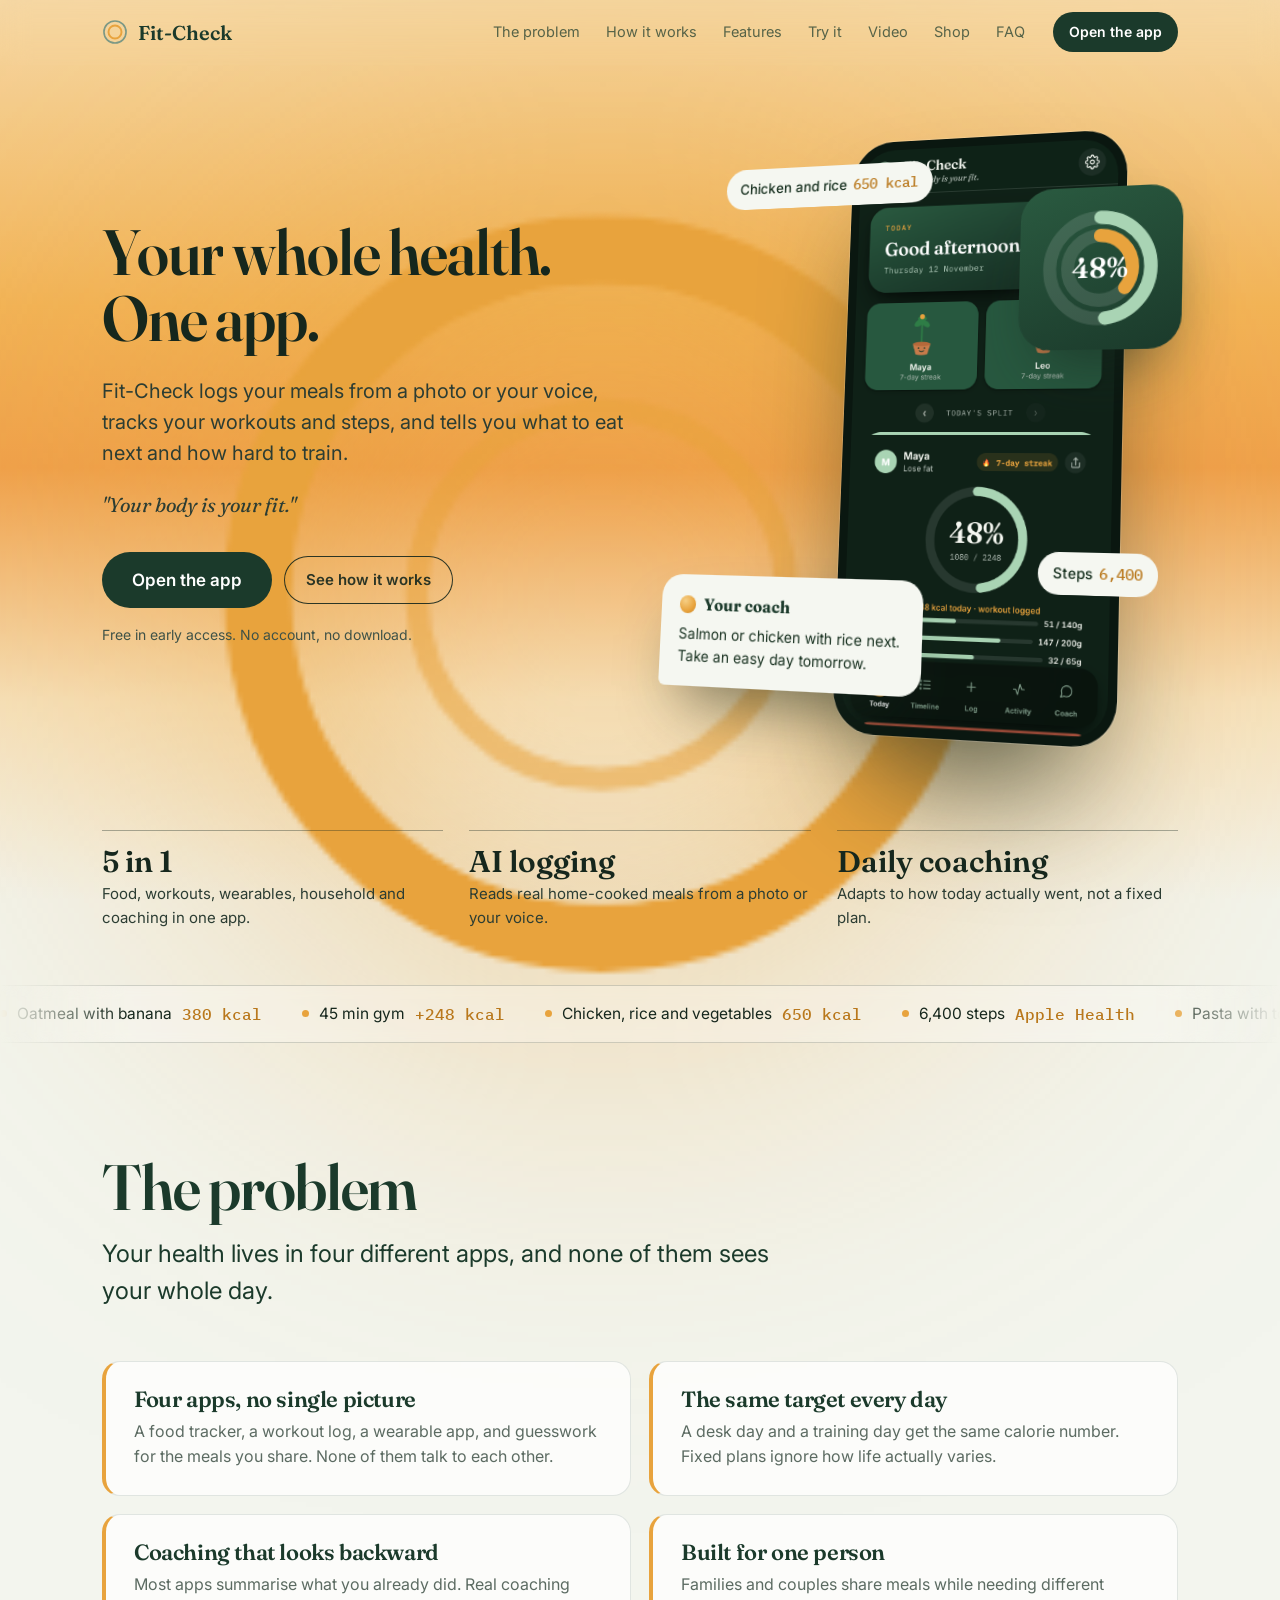
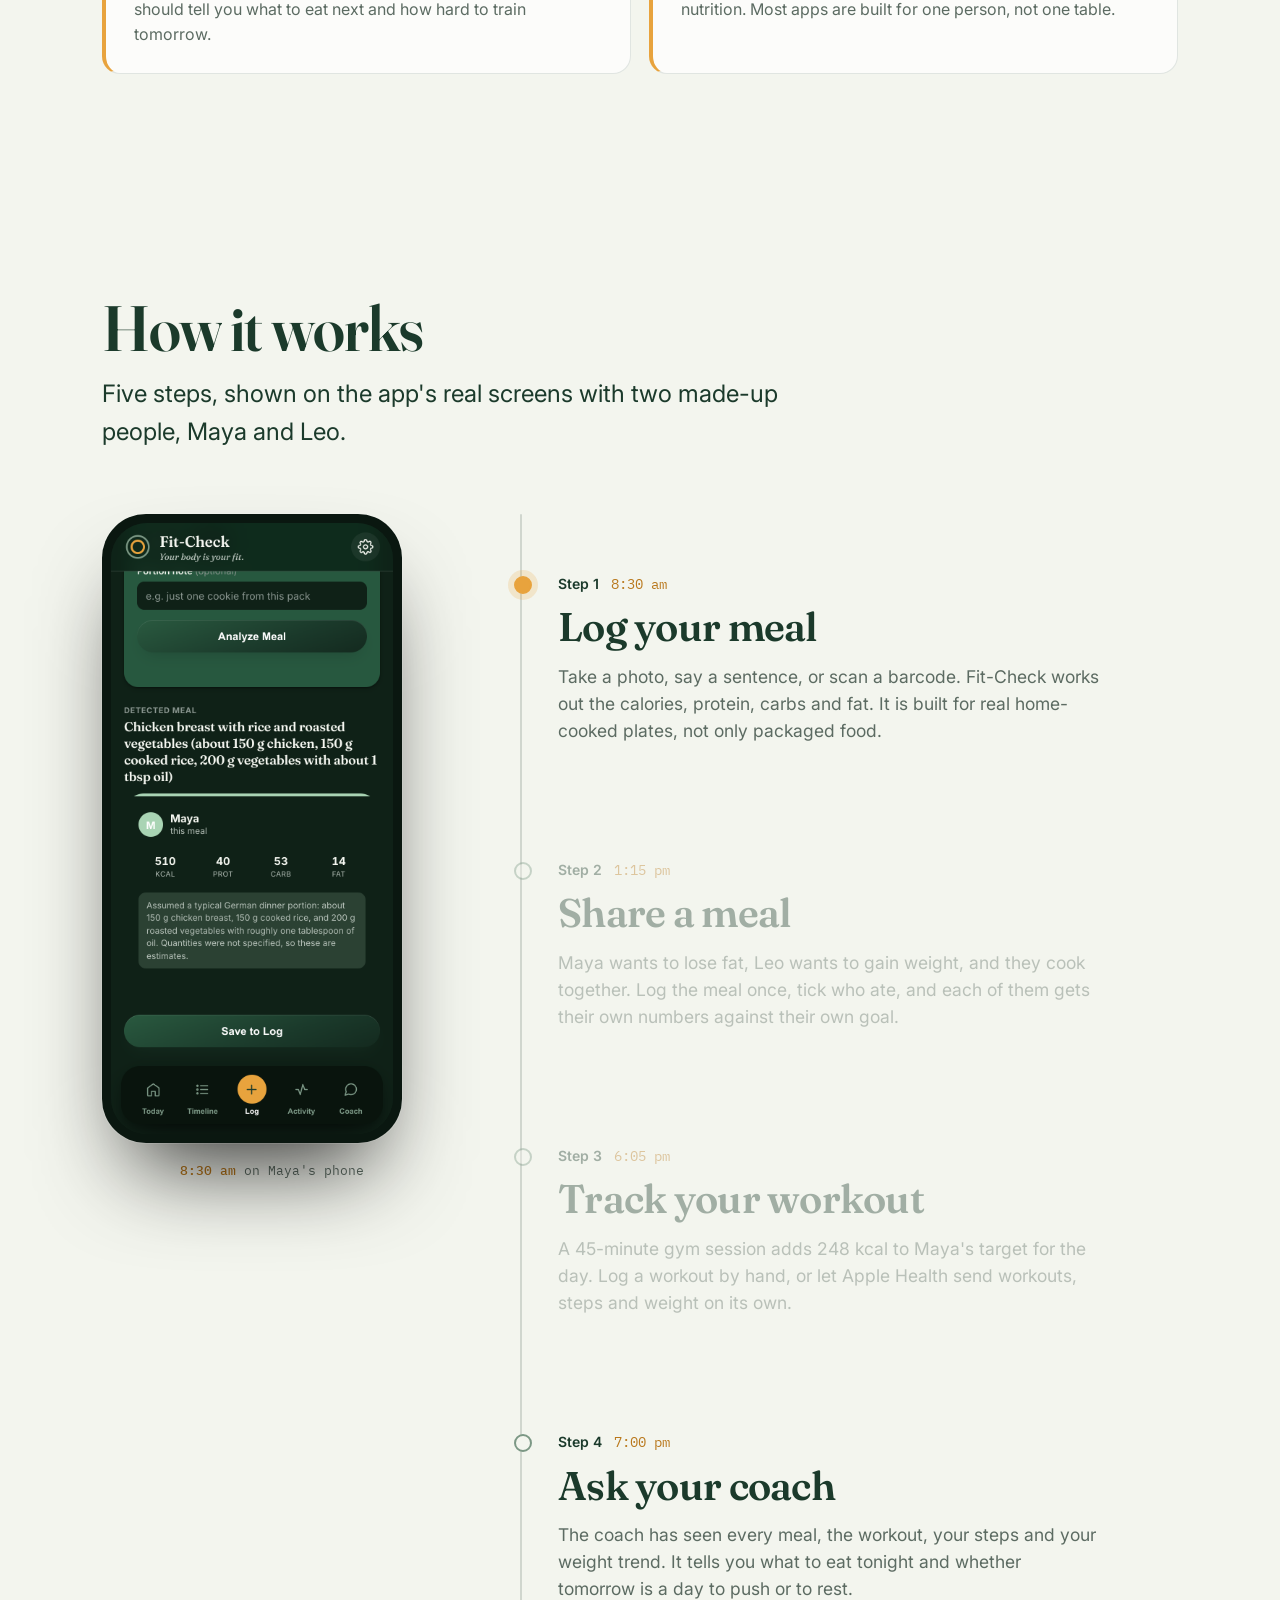
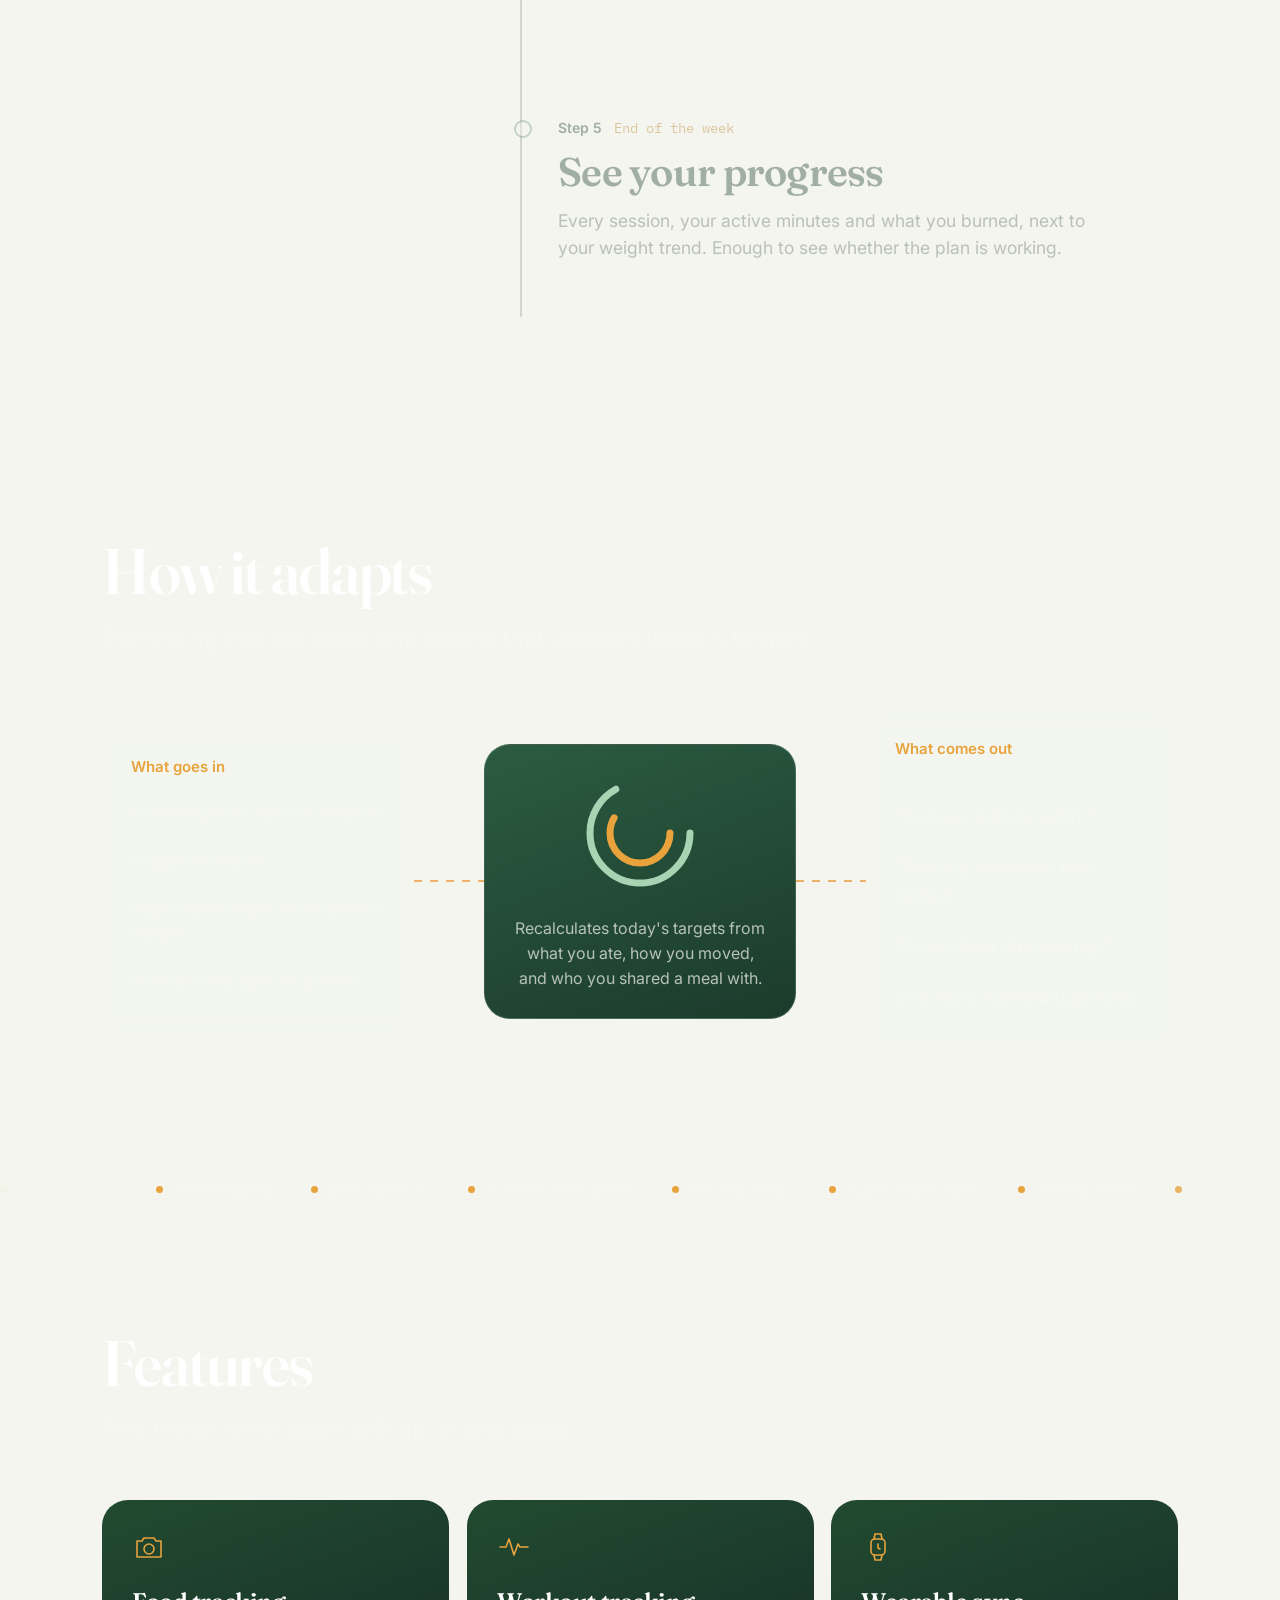
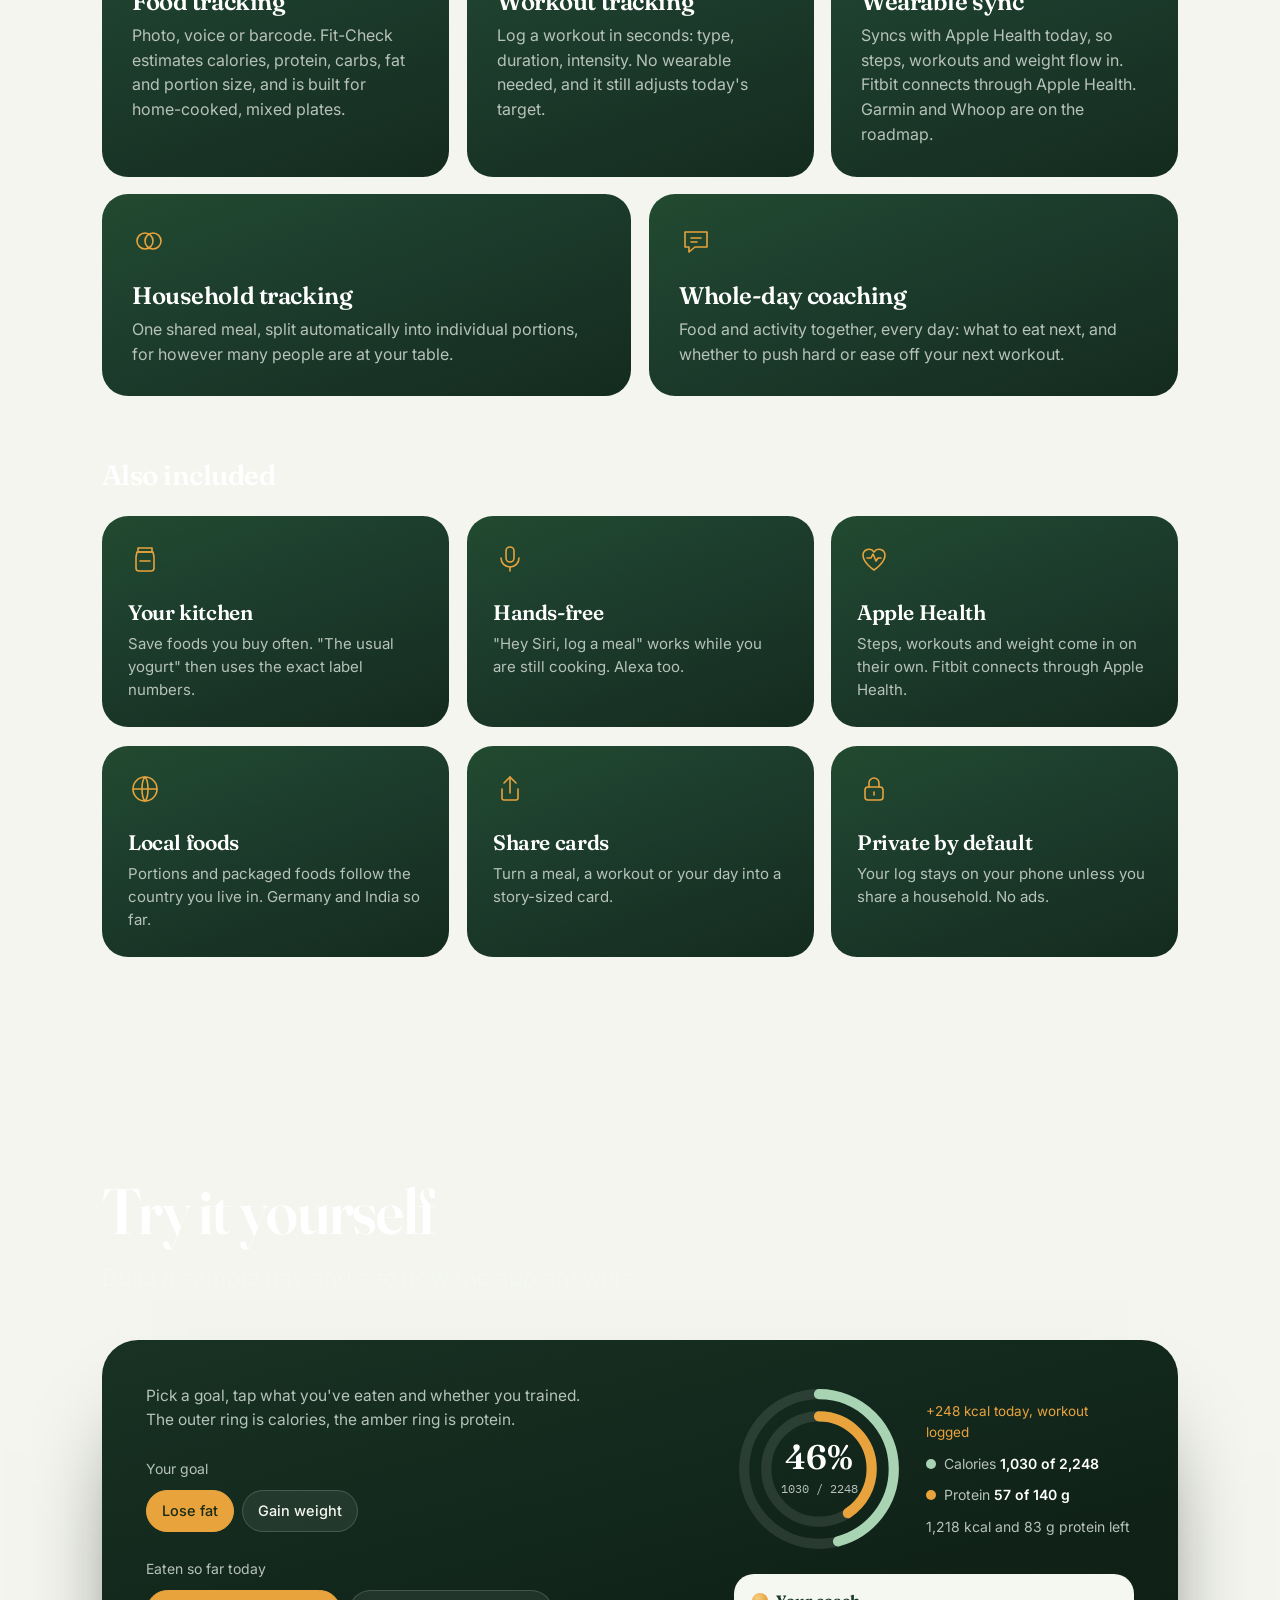
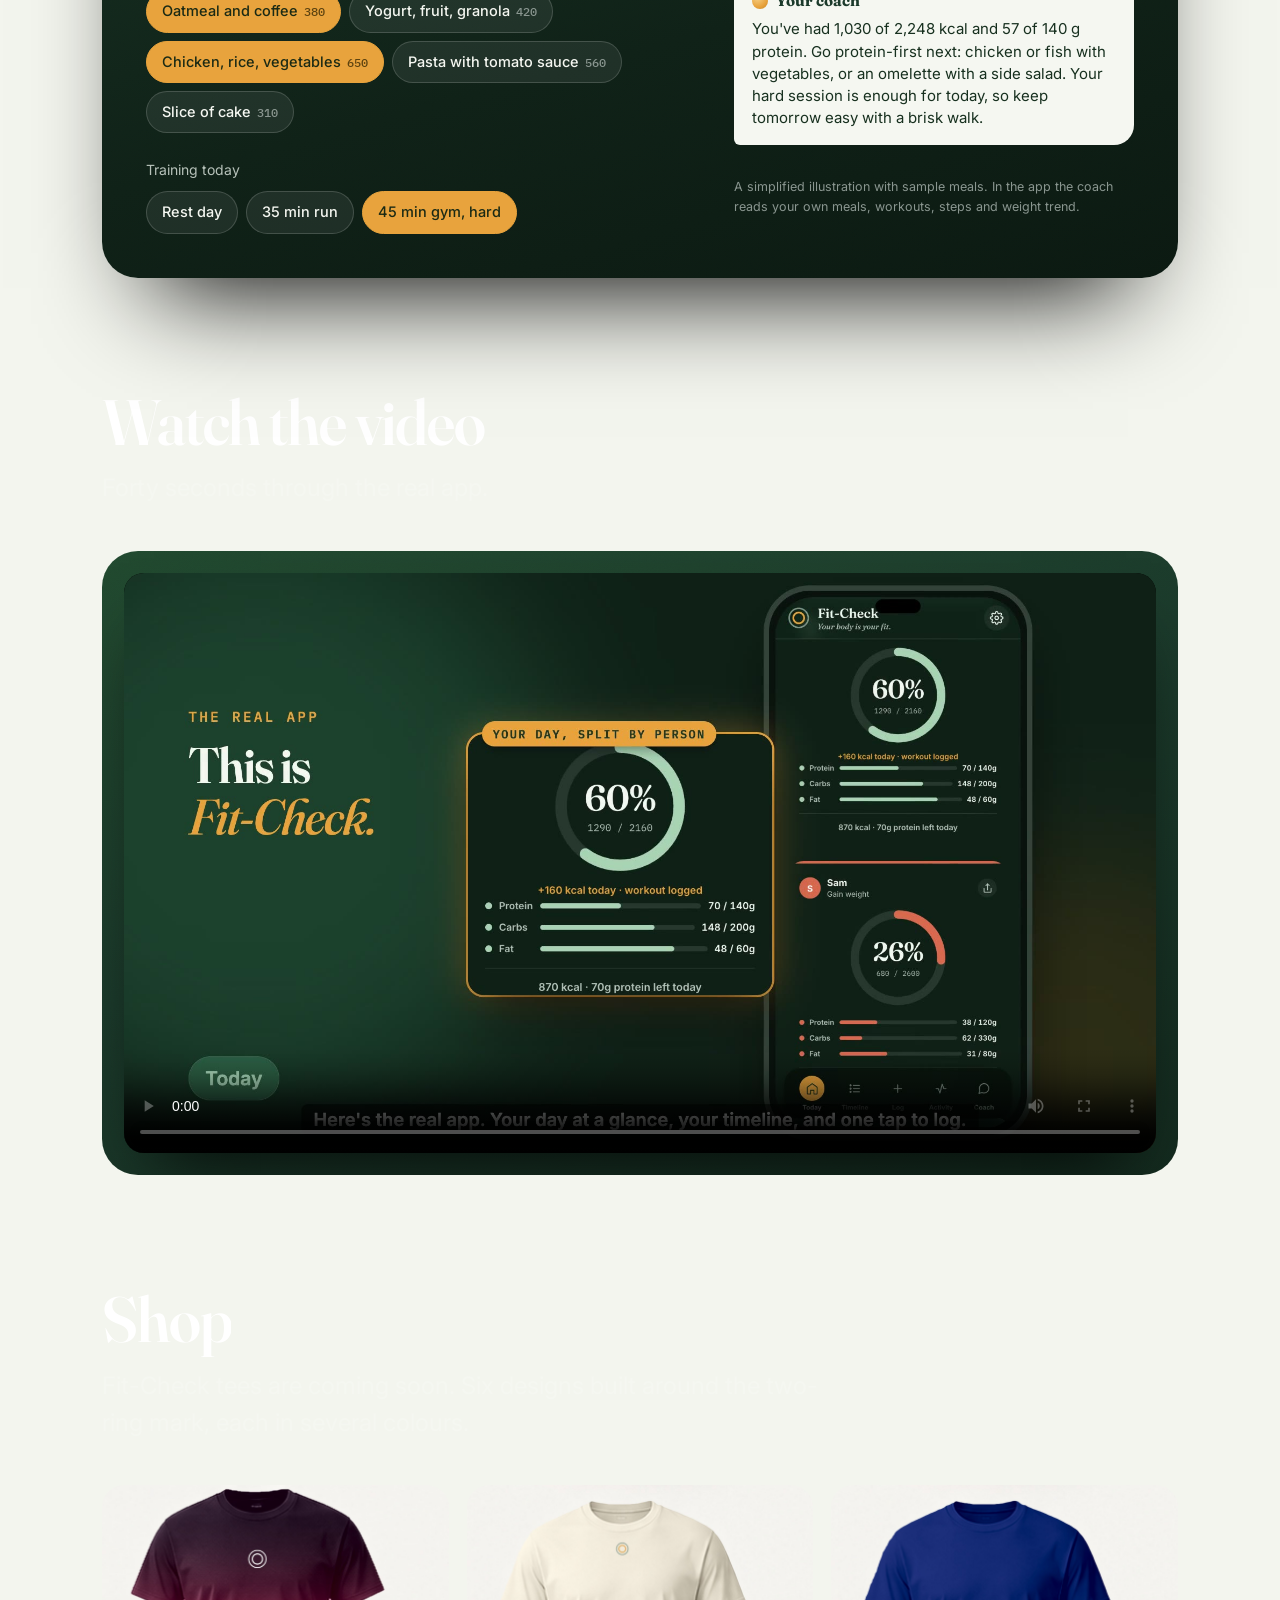
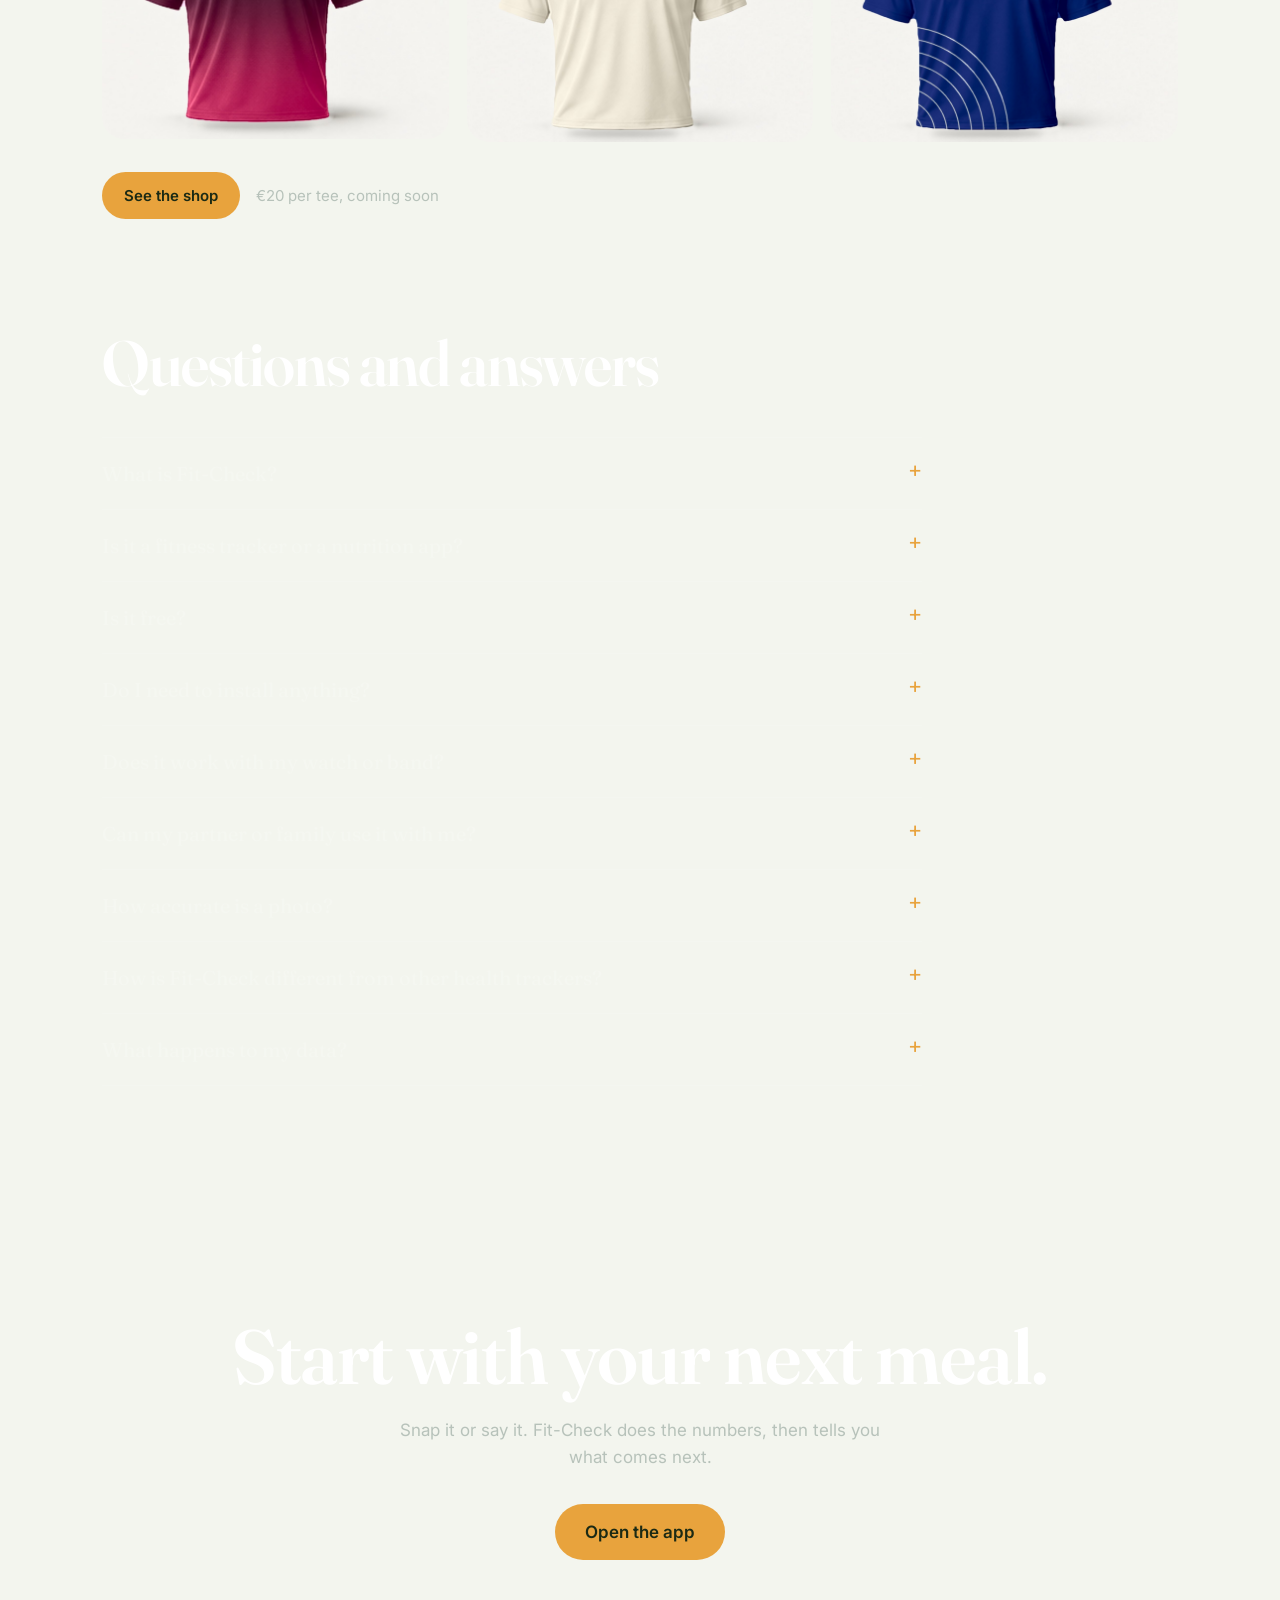
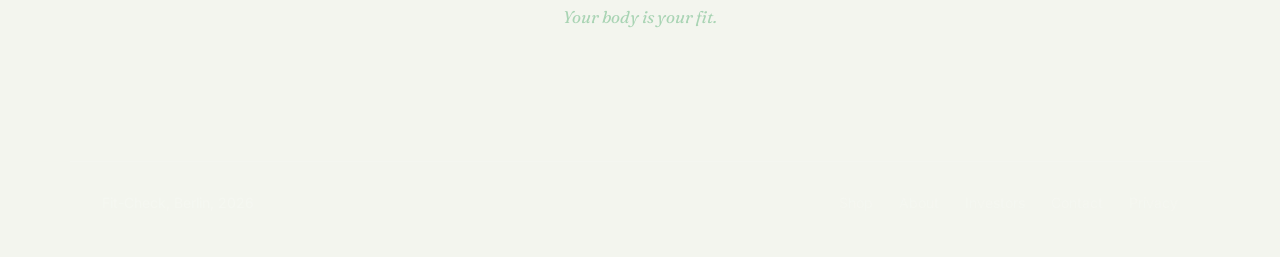
==== commit eadb13ee: "New homepage: sunrise-to-night design with every original section - Dawn hero with the rising ring a" ====
--- a/index.html
+++ b/index.html
@@ -93,32 +93,74 @@
     {
       "@type": "Question",
       "name": "What is Fit-Check?",
-      "acceptedAnswer": {"@type": "Answer", "text": "Fit-Check is a health and fitness tracker that logs your meals, tracks your workouts, syncs wearable data, keeps your household in sync, and coaches your whole day — all in one app."}
+      "acceptedAnswer": {
+        "@type": "Answer",
+        "text": "Fit-Check is a health and fitness tracker. It logs your meals, tracks your workouts, pulls in your Apple Health data, keeps your household in sync and coaches your whole day, all in one app."
+      }
     },
     {
       "@type": "Question",
-      "name": "Is Fit-Check a fitness tracker or a nutrition app?",
-      "acceptedAnswer": {"@type": "Answer", "text": "Both. Fit-Check tracks food, workouts, and wearable activity together, so your daily coaching is based on your whole day — not just what you ate."}
+      "name": "Is it a fitness tracker or a nutrition app?",
+      "acceptedAnswer": {
+        "@type": "Answer",
+        "text": "Both. Fit-Check tracks food, workouts and activity together, so your coaching is based on your whole day and not only on what you ate."
+      }
     },
     {
       "@type": "Question",
-      "name": "Can Fit-Check track meals for couples or families?",
-      "acceptedAnswer": {"@type": "Answer", "text": "Yes. Fit-Check splits a shared meal automatically into personalized portions per person, for however many people are in your household — not just two, and even when everyone has different goals."}
+      "name": "Is it free?",
+      "acceptedAnswer": {
+        "@type": "Answer",
+        "text": "Yes. Fit-Check is free while it is in early access, with no account needed. A paid premium tier is planned for later; core logging will stay free."
+      }
     },
     {
       "@type": "Question",
-      "name": "Does Fit-Check sync with wearables like Apple Health, Fitbit, or Garmin?",
-      "acceptedAnswer": {"@type": "Answer", "text": "Fit-Check syncs with Apple Health today, so steps, workouts and weight feed straight into your daily targets. Fitbit and other bands work by turning on their Apple Health sync. Direct Garmin and Whoop connections are on the roadmap, not live yet."}
+      "name": "Do I need to install anything?",
+      "acceptedAnswer": {
+        "@type": "Answer",
+        "text": "No. It opens in your browser, and you can add it to your home screen so it behaves like an app."
+      }
     },
     {
       "@type": "Question",
-      "name": "Is Fit-Check free?",
-      "acceptedAnswer": {"@type": "Answer", "text": "Yes. Fit-Check is free while it is in early access, with no account needed. A paid premium tier is planned for later; core logging will stay free."}
+      "name": "Does it work with my watch or band?",
+      "acceptedAnswer": {
+        "@type": "Answer",
+        "text": "It syncs with Apple Health today, so steps, workouts and weight feed into your targets. Fitbit and other bands work by turning on their Apple Health sync. Direct Garmin and Whoop connections are on the roadmap, not live yet."
+      }
+    },
+    {
+      "@type": "Question",
+      "name": "Can my partner or family use it with me?",
+      "acceptedAnswer": {
+        "@type": "Answer",
+        "text": "Yes. Create a household, share the code, and a shared meal is split per person, for however many people you live with, even when everyone has a different goal."
+      }
+    },
+    {
+      "@type": "Question",
+      "name": "How accurate is a photo?",
+      "acceptedAnswer": {
+        "@type": "Answer",
+        "text": "It is an estimate, and it says what it assumed. You can correct the portion in a few words, and saved kitchen items use exact label numbers."
+      }
     },
     {
       "@type": "Question",
       "name": "How is Fit-Check different from other health trackers?",
-      "acceptedAnswer": {"@type": "Answer", "text": "Most health trackers do food, or fitness, or wearables — not all three in one place with coaching that looks at your whole day. Fit-Check also handles household meal-splitting automatically, which most single-user trackers don't."}
+      "acceptedAnswer": {
+        "@type": "Answer",
+        "text": "Most trackers do food, or fitness, or wearables. Fit-Check puts all three in one place with coaching that looks at your whole day, and it splits shared meals automatically, which single-user trackers do not."
+      }
+    },
+    {
+      "@type": "Question",
+      "name": "What happens to my data?",
+      "acceptedAnswer": {
+        "@type": "Answer",
+        "text": "Meal photos and coach questions are sent to Anthropic to be read and answered. Nothing else leaves your phone unless you share a household. The full note is on the privacy page."
+      }
     }
   ]
 }
@@ -128,918 +170,749 @@
 <link href="https://fonts.googleapis.com/css2?family=Fraunces:ital,opsz,wght@0,9..144,300;0,9..144,450;0,9..144,600;1,9..144,450;1,9..144,600&family=Inter:wght@400;500;600;700&family=IBM+Plex+Mono:wght@400;500&display=swap" rel="stylesheet">
 <style>
   :root{
-    --forest:#1B3A2B;
-    --pine:#234F38;
-    --sage:#7C9885;
-    --mist:#EDF2EC;
-    --paper:#F5F7F1;
-    --amber:#E8A33D;
-    --coral:#D9694F;
-    --ink:#16241B;
-    --line:#DCE5DE;
-    --muted:#5A6E60;
-    --maxw:1120px;
+    --night:#0F2117; --forest:#1B3A2B; --pine:#234F38; --lift:#27583F; --sage:#7C9885;
+    --cream:#F5F7F1; --paper:#F3F5EE; --ink:#16271D; --muted-d:#B7C2BA; --faint-d:#8A9690; --muted-l:#5C6B62;
+    --amber:#E8A33D; --amber-deep:#B9781C; --mint:#A9D4B4; --coral:#D9694F;
+    --line-d:rgba(255,255,255,.12); --line-l:rgba(27,58,43,.14);
+    --serif:'Fraunces',Georgia,serif; --sans:'Inter',system-ui,sans-serif; --mono:'IBM Plex Mono',ui-monospace,monospace;
+    --maxw:1140px;
   }
   *{box-sizing:border-box;}
   html{scroll-behavior:smooth; overflow-x:clip;}
-  body{
-    margin:0;
-    background:var(--paper);
-    color:var(--ink);
-    font-family:'Inter',sans-serif;
-    -webkit-font-smoothing:antialiased;
-    overflow-x:hidden;
-  }
-  h1,h2,h3,.display{
-    font-family:'Fraunces',serif;
-    font-weight:600;
-    letter-spacing:-0.01em;
-    margin:0;
-  }
-  .eyebrow{
-    font-family:'IBM Plex Mono',monospace;
-    font-size:12px;
-    letter-spacing:0.14em;
-    text-transform:uppercase;
-    color:var(--sage);
-    font-weight:500;
-  }
-  .eyebrow.on-dark{color:var(--amber);}
+  body{margin:0; font-family:var(--sans); font-size:17px; line-height:1.55; -webkit-font-smoothing:antialiased;}
   a{color:inherit;}
-  section{position:relative;}
+  h1,h2,h3{font-family:var(--serif); font-weight:600; letter-spacing:-.018em; margin:0; line-height:1.06;}
+  p{margin:0;}
   .wrap{max-width:var(--maxw); margin:0 auto; padding:0 32px;}
-  @media (max-width:640px){.wrap{padding:0 20px;}}
-
-  /* ---------- reveal ---------- */
-  /* Kept short and small-travel on purpose — the previous .8s/38px version left
-     multi-second blank gaps on every section as you scrolled, which reads as
-     broken rather than smooth. This should feel present almost immediately. */
-  .reveal{
-    opacity:0; transform:translateY(14px);
-    transition:opacity .45s cubic-bezier(.16,1,.3,1), transform .45s cubic-bezier(.16,1,.3,1);
-  }
-  .reveal.in{opacity:1; transform:translateY(0);}
-
-  /* Headlines get a curtain wipe instead of fade+slide — a more deliberate,
-     crafted reveal for the one line per section that should feel like a
-     statement, not just another block cascading in. */
-  .sec-title.reveal, .hero h1.reveal{
-    opacity:1; transform:none; clip-path:inset(0 0 100% 0);
-    transition:clip-path .8s cubic-bezier(.65,0,.35,1);
-  }
-  .sec-title.reveal.in, .hero h1.reveal.in{ clip-path:inset(0 0 0% 0); }
-
-  /* ---------- dark-section depth ---------- */
-  /* The forest-green sections were flat single-color rectangles stacked on top
-     of each other — no gradient, no texture, nothing to suggest depth. A soft
-     diagonal gradient plus a very faint grain overlay reads as material rather
-     than a flat digital color block, without changing the palette at all. */
-  .hero, .whynow, .innovation, .gtm, .close{
-    background:linear-gradient(160deg, #21492f 0%, var(--forest) 45%, #132a1e 100%);
-  }
-  .hero::after, .whynow::after, .innovation::after, .gtm::after, .close::after{
-    content:''; position:absolute; inset:0; pointer-events:none; z-index:1; opacity:.05;
-    mix-blend-mode:overlay;
-    background-image:url("data:image/svg+xml,%3Csvg xmlns='http://www.w3.org/2000/svg' width='140' height='140'%3E%3Cfilter id='n'%3E%3CfeTurbulence type='fractalNoise' baseFrequency='0.85' numOctaves='2' stitchTiles='stitch'/%3E%3C/filter%3E%3Crect width='100%25' height='100%25' filter='url(%23n)'/%3E%3C/svg%3E");
-  }
-  /* A soft glow that follows the cursor within each dark section — driven by
-     --gx/--gy custom properties set on mousemove (see script). Static and
-     invisible until the mouse is actually over the section. */
-  .hero::before, .whynow::before, .innovation::before, .gtm::before, .close::before{
-    content:''; position:absolute; inset:0; pointer-events:none; z-index:1; opacity:0;
-    background:radial-gradient(480px circle at var(--gx,50%) var(--gy,20%), rgba(232,163,61,.12), transparent 60%);
-    transition:opacity .5s ease;
-  }
-  .hero:hover::before, .whynow:hover::before, .innovation:hover::before, .gtm:hover::before, .close:hover::before{ opacity:1; }
-  @media (prefers-reduced-motion: reduce){
-    .hero::before, .whynow::before, .innovation::before, .gtm::before, .close::before{ display:none; }
-  }
-
-  /* ---------- interactive tilt + cursor sheen (cards, phone mockups) ---------- */
-  /* A cursor-tracked 3D tilt plus a soft light sheen that follows the pointer —
-     driven by JS (mousemove sets rotation + --mx/--my), CSS just renders it. */
-  .p-card, .mod-card, .phone-frame{
-    position:relative; overflow:hidden; transform-style:preserve-3d;
-    will-change:transform; transition:transform .15s ease-out, box-shadow .3s ease;
-  }
-  .p-card::before, .mod-card::before, .phone-frame::before{
-    content:''; position:absolute; inset:0; pointer-events:none; opacity:0; z-index:5;
-    background:radial-gradient(240px circle at var(--mx,50%) var(--my,50%), rgba(255,255,255,.45), transparent 65%);
-    transition:opacity .25s ease;
-  }
-  .mod-card.hi::before{ background:radial-gradient(240px circle at var(--mx,50%) var(--my,50%), rgba(255,255,255,.18), transparent 65%); }
-  .p-card:hover::before, .mod-card:hover::before, .phone-frame:hover::before{ opacity:1; }
-  @media (prefers-reduced-motion: reduce){
-    .p-card, .mod-card, .phone-frame{ transition:box-shadow .3s ease; }
-    .p-card::before, .mod-card::before, .phone-frame::before{ display:none; }
-  }
-
-  /* ---------- magnetic buttons ---------- */
-  .cta-btn, nav .cta{ transition:transform .25s cubic-bezier(.34,1.56,.64,1); }
-  .ring-field{ transition:transform .3s ease-out; }
-
-  /* ---------- custom icons: hand-drawn reveal ---------- */
-  /* dasharray/dashoffset are computed and set per-path in JS (depends on each
-     path's real length) — this just governs the transition once that's set. */
-  .icon-draw{ transition:stroke-dashoffset 1s cubic-bezier(.65,0,.35,1); }
-  @media (prefers-reduced-motion: reduce){
-    .icon-draw{ transition:none !important; stroke-dashoffset:0 !important; }
-  }
-  /* staggered cascade for grid/list children — each item lags slightly
-     behind the previous one instead of all fading in at once */
-  .p-grid .reveal:nth-child(1){transition-delay:0s;}
-  .p-grid .reveal:nth-child(2){transition-delay:.08s;}
-  .p-grid .reveal:nth-child(3){transition-delay:.16s;}
-  .p-grid .reveal:nth-child(4){transition-delay:.24s;}
-  .mod-row .reveal:nth-child(1){transition-delay:0s;}
-  .mod-row .reveal:nth-child(2){transition-delay:.07s;}
-  .mod-row .reveal:nth-child(3){transition-delay:.14s;}
-  .mod-row .reveal:nth-child(4){transition-delay:.21s;}
-  .mod-row .reveal:nth-child(5){transition-delay:.28s;}
-  .trend-list .reveal:nth-child(1){transition-delay:0s;}
-  .trend-list .reveal:nth-child(2){transition-delay:.1s;}
-  .trend-list .reveal:nth-child(3){transition-delay:.2s;}
-  .trend-list .reveal:nth-child(4){transition-delay:.3s;}
-  .chan-grid .reveal:nth-child(1){transition-delay:0s;}
-  .chan-grid .reveal:nth-child(2){transition-delay:.06s;}
-  .chan-grid .reveal:nth-child(3){transition-delay:.12s;}
-  .chan-grid .reveal:nth-child(4){transition-delay:.18s;}
-  .chan-grid .reveal:nth-child(5){transition-delay:.24s;}
-  .chan-grid .reveal:nth-child(6){transition-delay:.3s;}
-  /* hero content animates in on page load, cascading top to bottom — fast enough
-     that the whole cascade settles in well under a second, not 1.5s+ */
-  .hero h1.reveal{transition-delay:0s;}
-  .hero .sub.reveal{transition-delay:.06s;}
-  .hero .tagline.reveal{transition-delay:.12s;}
-  .hero .cta-btn.reveal{transition-delay:.18s;}
-  .hero-stats .reveal:nth-child(1){transition-delay:.24s;}
-  .hero-stats .reveal:nth-child(2){transition-delay:.29s;}
-  .hero-stats .reveal:nth-child(3){transition-delay:.34s;}
-
-  /* thin scroll-progress bar, always visible at the very top */
-  #scrollProgress{
-    position:fixed; top:0; left:0; height:3px; width:0%;
-    background:var(--amber); z-index:100; transition:width .1s linear;
-  }
-
-  /* ---------- nav ---------- */
-  nav{
-    position:sticky; top:0; z-index:50;
-    background:rgba(245,247,241,0.86);
-    backdrop-filter:blur(10px);
-    border-bottom:1px solid var(--line);
-  }
-  nav .wrap{display:flex; align-items:center; justify-content:space-between; height:64px;}
-  .brand{font-family:'Fraunces',serif; font-weight:600; font-size:19px; color:var(--forest); display:flex; align-items:center; gap:9px;}
-  .brand-mark{width:20px;height:20px;position:relative; flex:none;}
-  .brand-mark svg{width:100%;height:100%;}
-  nav .links{display:flex; gap:28px; font-size:13.5px; font-weight:500; color:var(--muted);}
-  nav .links a{text-decoration:none; transition:color .2s;}
-  nav .links a:hover{color:var(--forest);}
-  nav .cta{
-    background:var(--amber); color:var(--forest); padding:9px 18px; border-radius:100px;
-    font-size:13px; font-weight:600; text-decoration:none; white-space:nowrap;
-    display:inline-block;
-    animation:cta-bounce 2.6s ease-in-out infinite;
-  }
-  @keyframes cta-bounce{
-    0%, 75%, 100% { transform:translateY(0); }
-    85% { transform:translateY(-5px); }
-    92% { transform:translateY(0); }
-    96% { transform:translateY(-2px); }
-  }
-  @media (prefers-reduced-motion: reduce){ nav .cta{ animation:none; } }
-  @media (max-width:800px){ nav .links{display:none;} }
-
-  /* ---------- hero ---------- */
-  .hero{
-    color:#fff;
-    padding:96px 0 120px;
-    position:relative;
-    overflow:hidden;
-  }
-  .hero .wrap{position:relative; z-index:2;}
-  .ring-field{position:absolute; inset:0; z-index:1; pointer-events:none; will-change:transform;}
-  .ring-field svg{animation:ring-spin 60s linear infinite;}
-  @keyframes ring-spin{ to { transform:rotate(360deg); } }
-  @media (prefers-reduced-motion: reduce){ .ring-field svg{animation:none;} }
-  .ring-field svg{position:absolute;}
-  .hero-tag{font-size:12px; margin-bottom:22px;}
-  .hero h1{
-    font-size:clamp(44px, 7vw, 84px);
-    line-height:0.98;
-    color:#fff;
-    max-width:920px;
-  }
-  .hero h1 em{font-style:italic; color:var(--amber); font-weight:450;}
-  .hero .sub{
-    margin-top:26px; max-width:560px; font-size:19px; line-height:1.55;
-    color:#CFE0D5; font-style:italic; font-family:'Fraunces',serif; font-weight:450;
-  }
-  .hero .tagline{
-    margin-top:34px; font-size:14px; color:#9FBBA9; max-width:520px; line-height:1.6;
-    padding-top:20px; border-top:1px solid #2E5C43;
-  }
-  .hero-stats{display:flex; gap:48px; margin-top:56px; flex-wrap:wrap;}
-  .hero-stat .n{font-family:'IBM Plex Mono',monospace; font-size:28px; color:var(--amber); font-weight:500;}
-  .hero-stat .l{font-size:12px; color:#9FBBA9; margin-top:4px;}
-
-  /* ---------- adaptive ring (signature motif) ---------- */
-  .live-ring{position:relative; width:180px; height:180px; flex:none;}
-  .live-ring svg{transform:rotate(-90deg); width:100%; height:100%;}
-  .live-ring circle{fill:none; stroke-width:9; stroke-linecap:round;}
-  .live-ring .track{stroke:#2E5C43;}
-  .live-ring .prog{stroke:var(--amber); stroke-dasharray:502; transition:stroke-dashoffset 1.4s cubic-bezier(.4,0,.2,1);}
-  .live-ring .center{position:absolute; inset:0; display:flex; flex-direction:column; align-items:center; justify-content:center;}
-  .live-ring .center .val{font-family:'Fraunces',serif; font-size:30px; font-weight:600;}
-  .live-ring .center .lbl{font-family:'IBM Plex Mono',monospace; font-size:9px; letter-spacing:.08em; color:#9FBBA9; margin-top:2px;}
-
-  /* ---------- generic section heading ---------- */
-  .kicker{margin-bottom:14px;}
-  .sec-title{font-size:clamp(28px,3.6vw,42px); line-height:1.08; max-width:760px; color:var(--forest);}
-  .sec-title.light{color:#fff;}
-  .sec-sub{margin-top:16px; max-width:600px; font-size:15.5px; line-height:1.65; color:var(--muted);}
-  .sec-sub.light{color:#CFE0D5;}
-
-  /* ---------- showreel (video) ---------- */
-  .showreel{padding:110px 0; background:var(--paper);}
-  .showreel-frame{margin-top:48px; max-width:900px; margin-left:auto; margin-right:auto; border-radius:20px; overflow:hidden; box-shadow:0 30px 60px -20px rgba(27,58,43,0.35); background:#000;}
-  .showreel-frame video{width:100%; display:block; aspect-ratio:16/9;}
-
-  /* ---------- problem ---------- */
-  .problem{padding:110px 0;}
-  .p-grid{display:grid; grid-template-columns:1fr 1fr; gap:20px; margin-top:56px;}
-  @media (max-width:760px){.p-grid{grid-template-columns:1fr;}}
-  /* Deliberately not the same "circle badge + card" component as the product
-     modules further down — a left accent rule and a plain numeral read as more
-     editorial, and having two different card languages breaks the sense that
-     the whole page is one component copy-pasted everywhere. */
-  .p-card{
-    background:#fff; border-radius:4px 14px 14px 4px; padding:32px 30px 30px;
-    border-left:3px solid var(--amber);
-    box-shadow:0 1px 2px rgba(27,58,43,.04);
-    transition:box-shadow .3s ease;
-  }
-  .p-card:hover{box-shadow:0 16px 40px -12px rgba(27,58,43,0.18);}
-  .p-num{
-    font-family:'IBM Plex Mono',monospace; font-size:12px; color:var(--amber); font-weight:600;
-    letter-spacing:.1em; display:block; margin-bottom:16px;
-  }
-  .p-card h3{font-size:17px; color:var(--ink); margin-bottom:8px; font-weight:600;}
-  .p-card p{margin:0; font-size:13.5px; color:var(--muted); line-height:1.6;}
-
-  /* ---------- why now (dark) ---------- */
-  .whynow{color:#fff; padding:110px 0;}
-  .trend-list{margin-top:52px; border-top:1px solid #2E5C43;}
-  .trend-row{
-    display:grid; grid-template-columns:56px 1fr 1.2fr; gap:24px; align-items:center;
-    padding:26px 0; border-bottom:1px solid #2E5C43;
-  }
-  @media (max-width:700px){.trend-row{grid-template-columns:40px 1fr; row-gap:8px;} .trend-row .tr-desc{grid-column:2/3;}}
-  .tr-idx{width:40px; height:40px; border-radius:50%; background:rgba(255,255,255,.06); display:flex; align-items:center; justify-content:center; color:var(--amber); flex:none;}
-  .tr-idx svg{width:20px; height:20px;}
-  .tr-title{font-family:'Fraunces',serif; font-size:19px; font-weight:600;}
-  .tr-desc{font-size:14px; color:#B9D2C2; line-height:1.6;}
-
-  /* ---------- solution / engine ---------- */
-  .solution{padding:110px 0;}
-  .engine{
-    margin-top:56px; display:grid; grid-template-columns:1fr 1.3fr 1fr; gap:0; align-items:stretch;
-    border-radius:20px; overflow:hidden; border:1px solid var(--line);
-  }
-  @media (max-width:860px){.engine{grid-template-columns:1fr;}}
-  .engine .col{padding:34px 28px; background:#fff;}
-  .engine .col.center{background:var(--forest); color:#fff; display:flex; flex-direction:column; align-items:center; text-align:center; justify-content:center; gap:18px;}
-  .engine .col-title{font-family:'IBM Plex Mono',monospace; font-size:11px; letter-spacing:.1em; color:var(--sage); text-transform:uppercase; margin-bottom:18px;}
-  .engine .col.center .col-title{color:var(--amber);}
-  .engine ul{list-style:none; margin:0; padding:0;}
-  .engine li{font-size:14.5px; padding:10px 0; border-bottom:1px dashed var(--line); color:var(--ink);}
-  .engine li:last-child{border-bottom:none;}
-  .engine .col.center p{font-size:13.5px; color:#CFE0D5; line-height:1.55; max-width:280px;}
-  .mini-rings{display:flex; gap:18px;}
-  .mini-ring{width:64px;height:64px; position:relative;}
-  .mini-ring svg{transform:rotate(-90deg); width:100%; height:100%;}
-  .mini-ring circle{fill:none; stroke-width:6;}
-  .mini-ring .t{stroke:#2E5C43;}
-  .mini-ring .p{stroke:var(--amber); stroke-linecap:round; animation:ring-pulse 2.6s ease-in-out infinite;}
-  .mini-ring:nth-child(2) .p{animation-delay:.5s;}
-  @keyframes ring-pulse{ 0%,100%{opacity:1;} 50%{opacity:.5;} }
-  @media (prefers-reduced-motion: reduce){ .mini-ring .p{animation:none;} }
-
-  /* ---------- real screenshots, phone frames ---------- */
-  .screens{padding:110px 0; background:var(--paper);}
-  .screens-row{margin-top:56px; display:flex; gap:40px; justify-content:center; flex-wrap:wrap;}
-  .phone{width:220px; flex:none;}
-  .screens-row .phone:nth-child(2){transition-delay:.1s;}
-  .screens-row .phone:nth-child(3){transition-delay:.2s;}
-  .phone-frame{
-    position:relative; border-radius:32px; padding:8px;
-    background:var(--forest); box-shadow:0 30px 60px -20px rgba(27,58,43,0.35);
-  }
-  .phone-frame img{
-    width:100%; height:auto; display:block; border-radius:25px;
-    aspect-ratio:9/19.5; object-fit:cover; object-position:top;
-  }
-  .phone-frame .notch{
-    position:absolute; top:8px; left:50%; transform:translateX(-50%);
-    width:60px; height:16px; background:var(--forest); border-radius:0 0 12px 12px; z-index:2;
-  }
-  .phone-cap{margin-top:18px; text-align:center; font-size:14.5px; font-weight:600; color:var(--ink); font-family:'Fraunces',serif;}
-  .phone-sub{text-align:center; font-size:12px; color:var(--muted); margin-top:3px; line-height:1.4;}
-
-  /* ---------- product modules ---------- */
-  .modules{padding:110px 0; background:var(--mist);}
-  .mod-row{margin-top:56px; display:grid; grid-template-columns:repeat(5,1fr); gap:14px;}
-  @media (max-width:960px){.mod-row{grid-template-columns:repeat(2,1fr);}}
-  @media (max-width:560px){.mod-row{grid-template-columns:1fr;}}
-  .mod-card{
-    background:#fff; border-radius:14px; padding:26px 20px; border:1px solid var(--line);
-    transition:box-shadow .25s ease;
-  }
-  .mod-card.hi{background:var(--forest); color:#fff; transform:translateY(-10px);}
-  .mod-card:hover{box-shadow:0 16px 40px -12px rgba(27,58,43,0.18);}
-  .mod-icon{width:44px; height:44px; border-radius:50%; background:var(--paper); display:flex; align-items:center; justify-content:center; color:var(--forest); margin-bottom:20px;}
-  .mod-icon svg{width:22px; height:22px;}
-  .mod-card.hi .mod-icon{background:var(--amber);}
-  .mod-card h3{font-size:15.5px; margin-bottom:8px; font-weight:600;}
-  .mod-card p{margin:0; font-size:12.5px; line-height:1.55; color:var(--muted);}
-  .mod-card.hi p{color:#CFE0D5;}
-
-  /* ---------- innovation (radial) ---------- */
-  .innovation{padding:110px 0; color:#fff; overflow:hidden;}
-  .radial-wrap{margin-top:56px; display:flex; gap:64px; align-items:center; flex-wrap:wrap;}
-  .radial{position:relative; width:420px; height:420px; flex:none; margin:0 auto;}
-  @media (max-width:480px){.radial{width:300px; height:300px;}}
-  .radial .hub{
-    position:absolute; top:50%; left:50%; transform:translate(-50%,-50%);
-    width:130px; height:130px; border-radius:50%; background:var(--amber); color:var(--forest);
-    display:flex; align-items:center; justify-content:center; font-family:'Fraunces',serif; font-weight:600; font-size:17px; text-align:center;
-    box-shadow:0 0 0 10px rgba(232,163,61,0.12);
-    animation:hub-pulse 3.2s ease-in-out infinite;
-  }
-  @keyframes hub-pulse{
-    0%,100%{ box-shadow:0 0 0 10px rgba(232,163,61,0.12); }
-    50%{ box-shadow:0 0 0 20px rgba(232,163,61,0.05); }
-  }
-  @media (prefers-reduced-motion: reduce){ .radial .hub{animation:none;} }
-  .radial .node{
-    position:absolute; background:var(--pine); border:1px solid #3A6B4E; border-radius:100px;
-    padding:10px 18px; font-size:13px; font-weight:600; white-space:nowrap; transform:translate(-50%,-50%);
-  }
-  .innovation-copy{max-width:380px; font-size:15px; color:#CFE0D5; line-height:1.7;}
-
-  /* ---------- market funnel ---------- */
-  .market{padding:110px 0;}
-  .funnel{margin-top:56px; display:flex; flex-direction:column; gap:14px;}
-  .f-row{border-radius:12px; padding:24px 28px; color:#fff; display:flex; flex-direction:column; gap:6px;}
-  .f-row .f-t{font-family:'Fraunces',serif; font-weight:600; font-size:17px;}
-  .f-row .f-d{font-size:13.5px; opacity:.88; max-width:640px; line-height:1.5;}
-  .f1{background:var(--forest); width:100%;}
-  .f2{background:var(--pine); width:88%;}
-  .f3{background:var(--sage); width:74%; color:var(--forest);}
-  @media (max-width:640px){.f1,.f2,.f3{width:100%;}}
-
-  /* ---------- business model ---------- */
-  .model{padding:110px 0; background:var(--mist);}
-  .tiers{margin-top:56px; display:grid; grid-template-columns:1fr 1fr; gap:20px;}
-  @media (max-width:700px){.tiers{grid-template-columns:1fr;}}
-  .tier{border-radius:16px; padding:36px 32px; border:1px solid var(--line);}
-  .tier.free{background:#fff;}
-  .tier.prem{background:var(--forest); color:#fff; box-shadow:0 20px 50px -18px rgba(27,58,43,0.4);}
-  .tier .t-name{font-family:'Fraunces',serif; font-size:26px; font-weight:600;}
-  .tier .t-sub{font-size:13px; font-style:italic; color:var(--sage); margin-top:6px;}
-  .tier.prem .t-sub{color:var(--amber);}
-  .tier ul{list-style:none; margin:26px 0 0; padding:0;}
-  .tier li{font-size:14px; padding:10px 0; border-top:1px solid var(--line); display:flex; gap:10px; align-items:center;}
-  .tier.prem li{border-top:1px solid #2E5C43;}
-  .dot{width:7px;height:7px;border-radius:50%; background:var(--sage); flex:none;}
-  .tier.prem .dot{background:var(--amber);}
-  .model-note{margin-top:24px; font-size:13px; color:var(--muted); font-style:italic;}
-
-  /* ---------- competitive table ---------- */
-  .compete{padding:110px 0;}
-  /* On phones the five-column table is wider than the screen: let it scroll
-     sideways inside its own box instead of being cut off. */
-  .cmp-scroll{margin-top:52px; overflow-x:auto; -webkit-overflow-scrolling:touch; border-radius:14px;}
-  table.cmp{width:100%; min-width:560px; border-collapse:collapse; border-radius:14px; overflow:hidden; border:1px solid var(--line);}
-  table.cmp thead th{background:var(--forest); color:#fff; text-align:left; padding:16px 20px; font-size:12.5px; font-weight:600;}
-  table.cmp thead th.c{text-align:center;}
-  table.cmp td{padding:15px 20px; font-size:13.5px; border-top:1px solid var(--line);}
-  table.cmp tbody tr:nth-child(even){background:var(--mist);}
-  table.cmp td.c{text-align:center; font-weight:600;}
-  .yes{color:#2E7D46;}
-  .no{color:#A6A6A6;}
-  .partial{color:var(--amber);}
-  table.cmp th.fc, table.cmp td.fc{background:rgba(232,163,61,0.12);}
-  table.cmp th.fc{background:var(--amber); color:var(--forest);}
-  .cmp-note{margin-top:16px; font-size:12px; color:var(--muted); font-style:italic;}
-
-  /* ---------- FAQ ---------- */
-  .faq{padding:110px 0;}
-  .faq-list{margin-top:48px; max-width:760px; border-top:1px solid var(--line);}
-  .faq-item{border-bottom:1px solid var(--line); padding:22px 0;}
-  .faq-item summary{font-family:'Fraunces',serif; font-weight:600; font-size:17px; color:var(--forest); cursor:pointer; list-style:none; display:flex; justify-content:space-between; align-items:center; gap:16px;}
-  .faq-item summary::-webkit-details-marker{display:none;}
-  .faq-item summary::after{content:'+'; font-family:'Inter',sans-serif; font-weight:400; font-size:22px; color:var(--sage); flex:none; transition:transform .25s ease;}
-  .faq-item[open] summary::after{transform:rotate(45deg);}
-  .faq-item p{margin:14px 0 0; font-size:14.5px; color:var(--muted); line-height:1.65; max-width:640px;}
-
-  /* ---------- GTM channels ---------- */
-  .gtm{padding:110px 0; color:#fff;}
-  .chan-grid{margin-top:56px; display:grid; grid-template-columns:repeat(3,1fr); gap:14px;}
-  @media (max-width:760px){.chan-grid{grid-template-columns:1fr 1fr;}}
-  @media (max-width:480px){.chan-grid{grid-template-columns:1fr;}}
-  .chan{background:var(--pine); border:1px solid #3A6B4E; border-radius:12px; padding:20px 22px; display:flex; align-items:center; gap:14px; font-family:'Fraunces',serif; font-weight:600; font-size:15px;}
-  .chan .cn{width:36px;height:36px;border-radius:50%; background:var(--amber); color:var(--forest); display:flex; align-items:center; justify-content:center; flex:none;}
-  .chan .cn svg{width:18px; height:18px;}
-
-  /* ---------- roadmap timeline ---------- */
-  .roadmap{padding:110px 0;}
-  .tl{margin-top:70px; position:relative;}
-  .tl-line{position:absolute; top:20px; left:0; right:0; height:2px; background:var(--line);}
-  .tl-row{display:grid; grid-template-columns:repeat(4,1fr); gap:20px; position:relative;}
-  @media (max-width:760px){.tl-row{grid-template-columns:1fr; gap:36px;} .tl-line{display:none;}}
-  .tl-item{position:relative; padding-top:44px;}
-  .tl-dot{position:absolute; top:12px; left:0; width:16px; height:16px; border-radius:50%; background:var(--forest); border:3px solid var(--amber);}
-  .tl-phase{font-family:'IBM Plex Mono',monospace; font-size:11px; color:var(--sage); letter-spacing:.08em;}
-  .tl-title{font-family:'Fraunces',serif; font-size:18px; font-weight:600; margin-top:8px; color:var(--forest);}
-  .tl-desc{font-size:13px; color:var(--muted); margin-top:8px; line-height:1.55;}
-
-  /* ---------- close / funding ---------- */
-  .close{color:#fff; padding:120px 0 100px; position:relative; overflow:hidden;}
-  .close .wrap{position:relative; z-index:2;}
-  .close-grid{display:grid; grid-template-columns:1fr 1fr; gap:60px; margin-top:56px;}
-  @media (max-width:760px){.close-grid{grid-template-columns:1fr;}}
-  .uses{list-style:none; margin:0; padding:0; columns:2; column-gap:24px;}
-  @media (max-width:480px){.uses{columns:1;}}
-  .uses li{font-size:14px; padding:9px 0; display:flex; gap:10px; align-items:center; break-inside:avoid;}
-  .vision-quote{font-family:'Fraunces',serif; font-style:italic; font-size:24px; line-height:1.4; color:#fff; font-weight:450;}
-  .vision-quote .hl{color:var(--amber); font-style:normal; font-weight:600;}
-  .cta-row{margin-top:48px; display:flex; align-items:center; gap:24px; flex-wrap:wrap;}
-  .cta-btn{background:var(--amber); color:var(--forest); font-weight:700; padding:14px 30px; border-radius:100px; text-decoration:none; font-size:14.5px;}
-  .cta-sub{font-size:13px; color:#9FBBA9;}
-
-  footer{padding:36px 0; text-align:center; font-size:12px; color:var(--muted); font-family:'IBM Plex Mono',monospace;}
+  :focus-visible{outline:2px solid var(--amber); outline-offset:3px; border-radius:8px;}
+
+  /* green surfaces: soft gradient, faint grain, and the amber glow that follows the cursor */
+  .green{position:relative; isolation:isolate; overflow:hidden; color:var(--cream); background:linear-gradient(160deg,#21492f 0%,var(--forest) 45%,#132a1e 100%);}
+  .green.deep{background:linear-gradient(165deg,#173123 0%,var(--night) 55%,#0b1911 100%);}
+  .green::after{content:""; position:absolute; inset:0; z-index:-1; pointer-events:none; opacity:.06; mix-blend-mode:overlay; background-image:url("data:image/svg+xml,%3Csvg xmlns='http://www.w3.org/2000/svg' width='140' height='140'%3E%3Cfilter id='n'%3E%3CfeTurbulence type='fractalNoise' baseFrequency='0.85' numOctaves='2' stitchTiles='stitch'/%3E%3C/filter%3E%3Crect width='100%25' height='100%25' filter='url(%23n)'/%3E%3C/svg%3E");}
+  .green::before{content:""; position:absolute; inset:0; z-index:-1; pointer-events:none; opacity:0; transition:opacity .45s ease;
+    background:radial-gradient(var(--glow-size,460px) circle at var(--gx,50%) var(--gy,30%), rgba(232,163,61,var(--glow-a,.16)), transparent 62%);}
+  .green:hover::before{opacity:1;}
+  .green h1,.green h2,.green h3{color:#fff;}
+
+  .btn{position:relative; display:inline-flex; align-items:center; justify-content:center; background:var(--amber); color:#1B2A14; font-weight:600; font-size:15px; padding:12px 22px; border-radius:999px; text-decoration:none; border:0; cursor:pointer; transition:transform .25s cubic-bezier(.34,1.56,.64,1), background .15s ease, box-shadow .2s ease;}
+  .btn:hover{background:#F1B654; box-shadow:0 10px 26px -10px rgba(232,163,61,.8);}
+  .btn.small{padding:9px 16px; font-size:14px;}
+  .btn.big{font-size:17px; padding:15px 30px;}
+  .btn.line{background:transparent; color:inherit; box-shadow:inset 0 0 0 1px currentColor; opacity:.9;}
+  .btn.line:hover{background:rgba(255,255,255,.08); opacity:1; box-shadow:inset 0 0 0 1px currentColor;}
+  .btn.forest{background:var(--forest); color:#fff;} .btn.forest:hover{background:var(--pine); box-shadow:0 10px 26px -12px rgba(27,58,43,.9);}
+
+  .nav{position:sticky; top:0; z-index:30; backdrop-filter:blur(14px);}
+  .nav .wrap{display:flex; align-items:center; gap:28px; height:64px;}
+  .brand{display:flex; align-items:center; gap:10px; font-family:var(--serif); font-weight:600; font-size:20px; text-decoration:none;}
+  .brand svg{width:26px; height:26px; transition:transform .6s cubic-bezier(.34,1.56,.64,1);}
+  .brand:hover svg{transform:rotate(180deg) scale(1.08);}
+  .nav-links{display:flex; gap:26px; margin-left:auto; font-size:14.5px;}
+  .nav-links a{text-decoration:none; opacity:.72; transition:opacity .15s ease;} .nav-links a:hover{opacity:1;}
+
+  /* headline words rise into place */
+  [data-split] .w{display:inline-block; overflow:hidden; vertical-align:top; padding-bottom:.12em; margin-bottom:-.12em;}
+  [data-split] .w > span{display:inline-block; transform:translateY(112%); transition:transform .8s cubic-bezier(.2,.8,.2,1); transition-delay:calc(var(--i) * 55ms);}
+  [data-split].in .w > span{transform:none;}
+  .rv{opacity:0; transform:translateY(18px); transition:opacity .6s ease, transform .6s cubic-bezier(.2,.8,.2,1); transition-delay:calc(var(--d,0) * 80ms);}
+  .rv.in{opacity:1; transform:none;}
+
+  .phone{position:relative; width:min(300px,78vw); border-radius:44px; padding:9px; background:#0A1710; box-shadow:0 0 0 1px rgba(255,255,255,.12), 0 50px 90px -30px rgba(0,0,0,.8);}
+  .phone img{display:block; width:100%; height:auto; aspect-ratio:390/845; object-fit:cover; object-position:top; border-radius:36px;}
+
+  /* build-a-day demo */
+  .q{margin-top:26px;}
+  .q-label{font-size:14px; color:var(--muted-d); margin-bottom:10px; display:block;}
+  .chips{display:flex; flex-wrap:wrap; gap:8px;}
+  .chip{font:inherit; font-size:14.5px; font-weight:500; color:var(--cream); background:rgba(255,255,255,.07); border:1px solid rgba(255,255,255,.16); border-radius:999px; padding:9px 15px; cursor:pointer; transition:background .15s ease, border-color .15s ease, color .15s ease, transform .2s cubic-bezier(.34,1.56,.64,1);}
+  .chip small{font-family:var(--mono); font-size:11.5px; color:var(--faint-d); margin-left:6px;}
+  .chip:hover{border-color:rgba(232,163,61,.7); transform:translateY(-1px);}
+  .chip[aria-pressed="true"]{background:var(--amber); border-color:var(--amber); color:#1B2A14;}
+  .chip[aria-pressed="true"] small{color:#5d4310;}
+  .dial{position:relative; width:var(--dial,220px); height:var(--dial,220px); flex:none;}
+  .dial svg{width:100%; height:100%; transform:rotate(-90deg);}
+  .dial circle{fill:none; stroke-linecap:round;}
+  .dial .track{stroke:rgba(255,255,255,.1);}
+  .dial .fill{transition:stroke-dashoffset .8s cubic-bezier(.3,.9,.3,1), stroke .3s ease;}
+  .dial .num{position:absolute; inset:0; display:flex; flex-direction:column; align-items:center; justify-content:center; text-align:center;}
+  .dial .pct{font-family:var(--serif); font-size:calc(var(--dial,220px) * .2); font-weight:600; line-height:1; color:#fff;}
+  .dial .of{font-family:var(--mono); font-size:11.5px; color:var(--muted-d); margin-top:6px; white-space:nowrap;}
+  .legend{display:flex; flex-direction:column; gap:10px; font-size:14px; color:var(--muted-d);}
+  .legend b{color:#fff; font-weight:600;}
+  .legend i{display:inline-block; width:10px; height:10px; border-radius:50%; margin-right:8px;}
+  .bonus{font-size:13.5px; color:var(--amber); min-height:1.5em;}
+  .coach{background:var(--cream); color:#17301F; border-radius:20px 20px 20px 6px; padding:16px 18px; font-size:15px; line-height:1.48;}
+  .coach b{display:flex; align-items:center; gap:8px; font-family:var(--serif); font-size:15px; margin-bottom:6px; color:var(--forest);}
+  .coach b::before{content:""; width:16px; height:16px; border-radius:50%; background:radial-gradient(circle at 35% 30%, #F6CF85, #E8A33D 60%, #C98522); animation:pulse 2.6s ease-in-out infinite;}
+  @keyframes pulse{0%,100%{box-shadow:0 0 0 0 rgba(232,163,61,.5);} 50%{box-shadow:0 0 0 7px rgba(232,163,61,0);}}
+  .honest{margin-top:12px; font-size:12.5px; color:var(--faint-d);}
+
+  /* small feature cards: green, with the amber hint on hover and a slight tilt */
+  .cards{display:grid; grid-template-columns:repeat(3,minmax(0,1fr)); gap:18px;}
+  .card{border-radius:26px; padding:26px; --glow-size:260px; --glow-a:.28; transition:transform .18s ease-out, box-shadow .3s ease; transform-style:preserve-3d; will-change:transform;}
+  .card:hover{box-shadow:0 26px 50px -26px rgba(15,33,23,.9);}
+  .card svg{width:34px; height:34px; stroke:var(--amber); fill:none; stroke-width:1.6; stroke-linecap:round; stroke-linejoin:round;}
+  .card svg *{stroke-dasharray:var(--len,120); stroke-dashoffset:var(--len,120); transition:stroke-dashoffset 1.1s cubic-bezier(.65,0,.35,1);}
+  .card.in svg *{stroke-dashoffset:0;}
+  .card h3{margin-top:18px; font-size:21px;}
+  .card p{margin-top:8px; font-size:15px; color:var(--muted-d);}
+
+  .film video{width:100%; display:block; aspect-ratio:16/9; border-radius:20px; background:#000; box-shadow:0 40px 70px -30px rgba(0,0,0,.8);}
+
+  .faq .wrap{display:grid; grid-template-columns:minmax(0,.7fr) minmax(0,1.3fr); gap:56px;}
+  .faq h2{font-size:clamp(30px,3.6vw,44px);}
+  .faq details{border-top:1px solid var(--faq-line); padding:20px 0;}
+  .faq details:last-child{border-bottom:1px solid var(--faq-line);}
+  .faq summary{cursor:pointer; list-style:none; font-family:var(--serif); font-size:20px; display:flex; justify-content:space-between; gap:20px; transition:color .15s ease;}
+  .faq summary:hover{color:var(--faq-hover);}
+  .faq summary::-webkit-details-marker{display:none;}
+  .faq summary::after{content:"+"; font-family:var(--sans); color:var(--faq-plus); font-size:22px; line-height:1; transition:transform .25s ease;}
+  .faq details[open] summary::after{transform:rotate(45deg);}
+  .faq details p{margin-top:12px; color:var(--faq-muted); max-width:38em;}
+
+  .end{padding:130px 0 140px; text-align:center;}
+  .end h2{font-size:clamp(40px,6vw,80px);}
+  .end p{margin:20px auto 0; color:var(--muted-d); max-width:30em;}
+  .end .btn{margin-top:34px;}
+  .end .tag{margin-top:44px; font-family:var(--serif); font-style:italic; color:var(--mint);}
+  .rings{position:absolute; z-index:-1; pointer-events:none; transition:transform .5s ease-out;}
+  .rings circle{fill:none; stroke:var(--sage); stroke-width:1; opacity:.28; stroke-dasharray:var(--c); stroke-dashoffset:var(--c); animation:draw 2.2s cubic-bezier(.65,0,.35,1) forwards; animation-delay:calc(var(--n) * 140ms);}
+  .rings circle.a{stroke:var(--amber); stroke-width:1.6; opacity:.75;}
+  .rings .spin{transform-origin:center; animation:spin 90s linear infinite;}
+  .rings .spin circle{stroke-dasharray:3 14; stroke-dashoffset:0; animation:none; opacity:.35;}
+  @keyframes draw{to{stroke-dashoffset:0;}}
+  @keyframes spin{to{transform:rotate(360deg);}}
+  @keyframes floaty{0%,100%{transform:translateY(0) rotate(var(--rot,0deg));} 50%{transform:translateY(-10px) rotate(var(--rot,0deg));}}
+
+  footer{font-size:14px;}
+  footer .wrap{display:flex; flex-wrap:wrap; gap:14px 26px; align-items:center; padding-top:30px; padding-bottom:44px;}
+  footer a{text-decoration:none; opacity:.8;} footer a:hover{opacity:1;} footer .sp{margin-left:auto;}
+
+  @media (max-width:900px){
+    body{font-size:16px;} .wrap{padding:0 20px;}
+    .nav-links{display:none;} .nav .btn{margin-left:auto;}
+    .cards{grid-template-columns:1fr;}
+    .faq .wrap{grid-template-columns:1fr; gap:26px;}
+    .end{padding:90px 0 96px;} footer .sp{margin-left:0;}
+  }
+  @media (prefers-reduced-motion:reduce){
+    *,*::before,*::after{animation:none !important; transition:none !important; scroll-behavior:auto !important;}
+    [data-split] .w > span{transform:none;} .rv{opacity:1; transform:none;}
+    .rings circle{stroke-dashoffset:0;} .card svg *{stroke-dashoffset:0;}
+  }
+
+  @property --ry { syntax:'<angle>'; inherits:true; initial-value:-16deg; }
+  @property --rx { syntax:'<angle>'; inherits:true; initial-value:6deg; }
+  @property --ex { syntax:'<number>'; inherits:true; initial-value:1; }
+  html{background:#F3F5EE;}
+  body{background:transparent; color:var(--forest);}
+  main{overflow-x:clip;}
+  .sky{position:fixed; inset:0; z-index:-3; pointer-events:none;}
+  .sky i{position:absolute; inset:0; opacity:0; will-change:opacity;}
+  .sky .dawn{opacity:1; background:linear-gradient(180deg,#F6D9A6 0%,#F3B457 34%,#F0A14B 52%,#F7E3BE 78%,#F3F5EE 100%);}
+  .sky .noon{background:linear-gradient(180deg,#DCEBDD 0%,#EEF3EA 46%,#F3F5EE 100%);}
+  .sky .dusk{background:linear-gradient(180deg,#1C2A30 0%,#4A2C36 40%,#8A4532 74%,#B4602E 100%);}
+  .sky .night{background:
+      radial-gradient(1.5px 1.5px at 12% 18%,#fff 50%,transparent 51%), radial-gradient(1px 1px at 28% 62%,#fff 50%,transparent 51%),
+      radial-gradient(1.5px 1.5px at 44% 30%,#cfe 50%,transparent 51%), radial-gradient(1px 1px at 61% 12%,#fff 50%,transparent 51%),
+      radial-gradient(1.5px 1.5px at 73% 54%,#fff 50%,transparent 51%), radial-gradient(1px 1px at 86% 26%,#cfe 50%,transparent 51%),
+      radial-gradient(1px 1px at 92% 72%,#fff 50%,transparent 51%), radial-gradient(1px 1px at 6% 78%,#fff 50%,transparent 51%),
+      radial-gradient(1px 1px at 52% 84%,#fff 50%,transparent 51%), radial-gradient(1.5px 1.5px at 36% 8%,#fff 50%,transparent 51%),
+      linear-gradient(180deg,#07130D 0%,#0F2117 55%,#173123 100%);}
+  .sun{position:fixed; left:0; top:0; z-index:-2; width:100px; height:100px; margin:-50px 0 0 -50px; pointer-events:none; will-change:transform;}
+  .sun b{position:absolute; inset:0; border-radius:50%; border:calc(100px * .09) solid var(--sun,#E8A33D); box-shadow:0 0 60px 6px var(--sun-glow,rgba(232,163,61,.55)), inset 0 0 40px 2px var(--sun-glow,rgba(232,163,61,.45)); animation:rise 2.4s cubic-bezier(.16,1,.3,1) both;}
+  .sun b::after{content:""; position:absolute; inset:18%; border-radius:50%; border:calc(100px * .035) solid var(--sun,#E8A33D); opacity:.55;}
+  @keyframes rise{from{transform:translateY(120%); opacity:0;} to{transform:none; opacity:1;}}
+
+  .nav{background:transparent; border-bottom:1px solid transparent; transition:background .3s ease;}
+  .nav.solid{background:rgba(243,245,238,.72);}
+  .nav.dark{color:var(--cream);} .nav.dark.solid{background:rgba(15,33,23,.7);}
+
+  .hero{position:relative; min-height:calc(100vh - 64px); display:flex; align-items:center; padding:30px 0 80px;}
+  .hero .wrap{width:100%; display:grid; grid-template-columns:minmax(0,1.1fr) minmax(0,.9fr); gap:30px; align-items:center;}
+  .hero h1{font-size:clamp(46px,7.2vw,112px); font-variation-settings:"opsz" 144; line-height:.98; color:#16271D;}
+  .hero .lede{margin-top:26px; font-size:20px; color:#2c3d33; max-width:27em;}
+  .hero .actions{margin-top:32px; display:flex; gap:12px; flex-wrap:wrap; align-items:center;}
+  .hero .fine{margin-top:16px; font-size:14px; color:#3f5247;}
+  .rig-wrap{perspective:1500px; justify-self:center; padding:20px 60px;}
+  .rig{position:relative; transform-style:preserve-3d; transform:rotateY(var(--ry)) rotateX(var(--rx)); transition:--ry .25s ease-out, --rx .25s ease-out, --ex 1.4s cubic-bezier(.16,1,.3,1), opacity 1s ease, translate 1.6s cubic-bezier(.16,1,.3,1);}
+  .rig.pre{--ry:-70deg; --rx:18deg; --ex:0; opacity:0; translate:0 160px;}
+  .rig .phone{width:min(290px,64vw); box-shadow:0 0 0 1px rgba(255,255,255,.14), 0 70px 120px -40px rgba(22,39,29,.75);}
+  .layer{position:absolute; transform:translateZ(calc(var(--z) * var(--ex))); box-shadow:0 30px 60px -24px rgba(22,39,29,.7); will-change:transform;}
+  .l-ring{--z:120px; right:-74px; top:15%; width:150px; height:150px; border-radius:30px; background:linear-gradient(160deg,#2A5A40,#1B3A2B); display:grid; place-items:center;}
+  .l-ring svg{width:112px; height:112px; transform:rotate(-90deg);} .l-ring circle{fill:none; stroke-width:13; stroke-linecap:round;}
+  .l-ring span{position:absolute; font-family:var(--serif); font-size:26px; font-weight:600; color:#fff;}
+  .l-coach{--z:190px; left:-96px; bottom:9%; width:250px; font-size:13.5px;}
+  .l-meal,.l-steps{font-size:13.5px; font-weight:500; padding:9px 14px; border-radius:999px; background:var(--cream); color:#17301F; white-space:nowrap;}
+  .l-meal b,.l-steps b{font-family:var(--mono); font-weight:500; color:var(--amber-deep); margin-left:6px;}
+  .l-meal{--z:150px; left:-70px; top:11%;} .l-steps{--z:90px; right:-52px; bottom:24%;}
+
+  .moment{position:relative; padding:110px 0;}
+  .moment .wrap{display:grid; grid-template-columns:minmax(0,1fr) minmax(0,300px); gap:70px; align-items:center;}
+  .moment.flip .wrap{grid-template-columns:minmax(0,300px) minmax(0,1fr);} .moment.flip .txt{order:2;}
+  .when{font-family:var(--serif); font-style:italic; font-weight:300; font-size:clamp(96px,17vw,240px); line-height:.86; letter-spacing:-.04em; -webkit-text-fill-color:transparent; -webkit-text-stroke:1.5px currentColor; opacity:.55; white-space:nowrap; will-change:transform;}
+  .moment h2{margin-top:18px; font-size:clamp(32px,4vw,54px); max-width:13em;}
+  .moment p{margin-top:16px; font-size:18.5px; max-width:30em; opacity:.82;}
+  .moment .phone{width:100%; transition:transform .2s ease-out;}
+  .tone-d{color:var(--cream);} .tone-d h1,.tone-d h2,.tone-d h3{color:#fff;} .tone-d .when{color:var(--cream);}
+  .tone-l .when{color:var(--forest);}
+  .ways{margin:20px 0 0; padding:0; list-style:none; display:flex; flex-wrap:wrap; gap:8px;}
+  .ways li{font-size:13.5px; padding:6px 12px; border-radius:999px; background:rgba(27,58,43,.1);}
+
+  .try{padding:40px 0 120px;}
+  .panel{border-radius:36px; padding:44px; display:grid; grid-template-columns:minmax(0,1fr) minmax(0,400px); gap:48px; --glow-size:520px; box-shadow:0 60px 100px -50px #000;}
+  .panel h2{font-size:clamp(28px,3.2vw,40px);}
+  .panel .how{margin-top:10px; color:var(--muted-d); font-size:15.5px; max-width:30em;}
+  .out{display:flex; flex-direction:column; gap:20px;} .out .row{display:flex; align-items:center; gap:22px;} .out .dial{--dial:170px;}
+  .more{padding:60px 0 110px;} .more h2{font-size:clamp(30px,3.6vw,44px); margin-bottom:40px;}
+  .film{padding:0 0 110px;}
+  .film .box{border-radius:36px; padding:44px; display:grid; grid-template-columns:minmax(0,.7fr) minmax(0,1.5fr); gap:44px; align-items:center;}
+  .film h2{font-size:clamp(28px,3.4vw,42px);} .film p{margin-top:14px; color:var(--muted-d);}
+  .faq{padding:0 0 60px; --faq-line:var(--line-d); --faq-plus:var(--amber); --faq-muted:var(--muted-d); --faq-hover:var(--mint);}
+  .end{background:transparent;} .end h2{color:#fff;}
+  footer{color:var(--faint-d);} footer .wrap{border-top:1px solid var(--line-d);}
+
+  @media (max-width:900px){
+    .hero{min-height:0; padding:34px 0 60px;} .hero .wrap{grid-template-columns:1fr; gap:50px;}
+    .hero h1{font-size:46px;} .hero .lede{font-size:17px;}
+    .rig-wrap{padding:10px 50px 30px;} .rig .phone{width:min(230px,58vw);}
+    .l-ring{width:108px; height:108px; right:-50px; border-radius:24px;} .l-ring svg{width:80px; height:80px;} .l-ring span{font-size:19px;}
+    .l-coach{width:210px; left:-56px; font-size:12px; padding:12px 14px;} .l-meal{left:-46px;} .l-steps{right:-40px;}
+    .moment{padding:70px 0;} .moment .wrap, .moment.flip .wrap{grid-template-columns:1fr; gap:34px;} .moment.flip .txt{order:0;}
+    .moment .phone{width:min(260px,74vw); margin:0 auto;} .moment p{font-size:16.5px;}
+    .try{padding:20px 0 70px;} .panel{grid-template-columns:1fr; padding:26px 20px; border-radius:28px; gap:28px;}
+    .out .dial{--dial:132px;} .out .dial .of{display:none;}
+    .more{padding:40px 0 70px;} .film{padding-bottom:70px;} .film .box{grid-template-columns:1fr; padding:26px 20px; border-radius:28px; gap:22px;}
+  }
+  @media (prefers-reduced-motion:reduce){ .rig.pre{--ry:-16deg; --rx:6deg; --ex:1; opacity:1; translate:none;} }
+
+  /* the top-bar button hops every couple of seconds to draw the eye; it rests while you hover it */
+  .nav .btn{animation:hop 2.4s cubic-bezier(.3,.7,.3,1) infinite;}
+  .nav .btn:hover{animation:none;}
+  @keyframes hop{0%,62%,100%{transform:translateY(0);} 72%{transform:translateY(-8px);} 82%{transform:translateY(0);} 89%{transform:translateY(-3px);} 95%{transform:translateY(0);}}
+  .dayclock{font-family:var(--mono); font-size:13px; padding:6px 11px; border-radius:999px; background:rgba(27,58,43,.1); white-space:nowrap;}
+  .nav.dark .dayclock{background:rgba(255,255,255,.1); color:var(--amber);}
+  .nav{position:sticky;}
+  section[id]{scroll-margin-top:72px;}
+  .hero{min-height:0; padding:44px 0 0; display:block;}
+  .hero .wrap{padding-bottom:56px; grid-template-columns:minmax(0,1.3fr) minmax(0,.8fr);}
+  .hero h1{font-size:clamp(42px,5vw,78px); line-height:1.02;}
+  .hero .tagline{margin-top:20px; font-family:var(--serif); font-style:italic; font-size:20px; color:#2c3d33;}
+  .facts{margin:44px 0 0; padding:0; list-style:none; display:grid; grid-template-columns:repeat(3,minmax(0,1fr)); gap:26px; max-width:var(--maxw);}
+  .facts li{border-top:1.5px solid rgba(22,39,29,.35); padding-top:14px; font-size:15px; color:#2c3d33;}
+  .facts b{display:block; font-family:var(--serif); font-size:30px; font-weight:600; color:#16271D; line-height:1.1; margin-bottom:4px;}
+
+  /* the ongoing line */
+  .tape{overflow:hidden; padding:16px 0; border-top:1px solid rgba(22,39,29,.18); border-bottom:1px solid rgba(22,39,29,.18); background:rgba(255,255,255,.28); backdrop-filter:blur(6px);
+        -webkit-mask-image:linear-gradient(90deg,transparent,#000 10%,#000 90%,transparent); mask-image:linear-gradient(90deg,transparent,#000 10%,#000 90%,transparent);}
+  .tape div{display:flex; gap:40px; width:max-content; animation:tape 50s linear infinite;}
+  .tape.rev div{animation-direction:reverse; animation-duration:64s;}
+  .tape:hover div{animation-play-state:paused;}
+  .tape span{font-size:15.5px; white-space:nowrap; color:#16271D; display:inline-flex; align-items:center; gap:10px;}
+  .tape span::before{content:""; width:7px; height:7px; border-radius:50%; background:var(--amber); flex:none;}
+  .tape span b{font-family:var(--mono); font-weight:500; color:var(--amber-deep);}
+  .tape.dark{border-color:var(--line-d); background:rgba(255,255,255,.04);} .tape.dark span{color:var(--cream);} .tape.dark span b{color:var(--amber);}
+  @keyframes tape{to{transform:translateX(-50%);}}
+
+  /* plain section headings: a short name, then one sentence */
+  .sec{padding:110px 0;}
+  .sec > .wrap > h2, .head h2{font-size:clamp(38px,5vw,68px); font-variation-settings:"opsz" 144;}
+  .lead{margin-top:14px; font-size:clamp(19px,2vw,24px); max-width:30em; opacity:.85;}
+  .tone-d .lead{color:var(--cream);}
+
+  .pgrid{margin-top:52px; display:grid; grid-template-columns:repeat(2,minmax(0,1fr)); gap:18px;}
+  .pcard{background:rgba(255,255,255,.72); border:1px solid rgba(27,58,43,.12); border-left:4px solid var(--amber); border-radius:18px; padding:26px 28px; transition:transform .25s ease, box-shadow .25s ease, background .25s ease;}
+  .pcard:hover{transform:translateY(-4px); background:#fff; box-shadow:0 24px 44px -24px rgba(27,58,43,.5), 0 0 0 1px rgba(232,163,61,.5);}
+  .pcard h3{font-size:22px; color:var(--forest);} .pcard p{margin-top:8px; color:var(--muted-l); font-size:16px;}
+
+  /* how it works: sticky phone + steps with a filling rail (from option C, on the light sky) */
+  .day-grid{margin-top:64px; display:grid; grid-template-columns:340px minmax(0,1fr); gap:72px; align-items:start;}
+  .stage{position:sticky; top:104px;}
+  .stage .screens{position:relative; aspect-ratio:390/845; border-radius:36px; overflow:hidden; background:var(--night);}
+  .stage .screens img{position:absolute; inset:0; width:100%; height:100%; border-radius:0; opacity:0; transform:scale(1.04); transition:opacity .5s ease, transform .7s cubic-bezier(.2,.8,.2,1);}
+  .stage .screens img.on{opacity:1; transform:none;}
+  .clock{margin-top:18px; text-align:center; font-family:var(--mono); font-size:13px; color:var(--muted-l);}
+  .clock b{color:var(--amber-deep); font-weight:500;}
+  .steps{position:relative; list-style:none; margin:0; padding:0 0 0 44px;}
+  .steps::before{content:""; position:absolute; left:6px; top:0; bottom:0; width:2px; background:rgba(27,58,43,.16); border-radius:2px;}
+  #railFill{position:absolute; left:6px; top:0; width:2px; height:0; background:linear-gradient(var(--pine),var(--amber)); border-radius:2px; box-shadow:0 0 12px rgba(232,163,61,.7);}
+  .step{position:relative; padding:56px 0; opacity:.38; transition:opacity .35s ease;}
+  .step::before{content:""; position:absolute; left:-44px; top:62px; width:14px; height:14px; border-radius:50%; background:var(--paper); border:2px solid var(--sage); transition:all .3s ease;}
+  .step.on{opacity:1;} .step.on::before{border-color:var(--amber); background:var(--amber); box-shadow:0 0 0 6px rgba(232,163,61,.2);}
+  .stepno{font-weight:600; font-size:14px; color:var(--forest); margin-right:12px;}
+  .step time{font-family:var(--mono); font-size:13.5px; color:var(--amber-deep);}
+  .step h3{margin-top:10px; font-size:clamp(28px,3.2vw,40px); color:var(--forest);}
+  .step p{margin-top:14px; color:var(--muted-l); max-width:31em; font-size:17.5px;}
+  .step .inline-shot{display:none;}
+
+  /* how it adapts: inputs -> engine -> answers */
+  .flow{margin-top:56px; display:grid; grid-template-columns:minmax(0,1fr) 70px minmax(0,1fr) 70px minmax(0,1fr); align-items:center;}
+  .fbox{border-radius:26px; padding:28px; background:rgba(255,255,255,.07); border:1px solid rgba(255,255,255,.14); backdrop-filter:blur(8px);}
+  .fbox h3{font-size:15px; font-family:var(--sans); font-weight:600; color:var(--amber); letter-spacing:0;}
+  .fbox ul{margin:14px 0 0; padding:0; list-style:none;}
+  .fbox li{padding:11px 0; border-top:1px solid rgba(255,255,255,.12); font-size:16px;}
+  .fbox li:first-child{border-top:0;}
+  .fbox.out li{font-family:var(--serif); font-style:italic; font-size:18px;}
+  .fbox.core{text-align:center; background:linear-gradient(160deg,#2A5A40,#1B3A2B); --glow-a:.3;}
+  .fbox.core p{margin-top:16px; font-size:16px; color:var(--muted-d);}
+  .engine{width:120px; height:120px; margin:0 auto;}
+  .engine circle{fill:none; stroke-linecap:round; transform-origin:60px 60px;}
+  .engine .o{stroke:var(--mint); stroke-width:7; stroke-dasharray:210 120; animation:spin 9s linear infinite;}
+  .engine .i{stroke:var(--amber); stroke-width:7; stroke-dasharray:110 80; animation:spin 6s linear infinite reverse;}
+  .pipe{height:2px; background:repeating-linear-gradient(90deg, var(--amber) 0 8px, transparent 8px 16px); background-size:16px 2px; animation:pipe 1s linear infinite; opacity:.8;}
+  @keyframes pipe{to{background-position:16px 0;}}
+
+  .cards.five{grid-template-columns:repeat(6,minmax(0,1fr));}
+  .cards.five .pillar{grid-column:span 2; padding:30px;} .cards.five .pillar:nth-child(4), .cards.five .pillar:nth-child(5){grid-column:span 3;}
+  .pillar h3{font-size:24px;} .pillar p{font-size:16px;}
+  .subhead{margin:64px 0 26px; font-family:var(--serif); font-size:28px; color:#fff;}
+
+  .shopgrid{margin-top:44px; display:grid; grid-template-columns:repeat(3,minmax(0,1fr)); gap:18px;}
+  .shopgrid img{width:100%; height:auto; display:block; border-radius:22px; transition:transform .35s cubic-bezier(.2,.8,.2,1), box-shadow .35s ease;}
+  .shopgrid img:hover{transform:translateY(-6px) rotate(-1deg); box-shadow:0 30px 50px -26px #000, 0 0 0 2px rgba(232,163,61,.6);}
+  .shoprow{margin-top:30px; display:flex; flex-wrap:wrap; gap:16px; align-items:center; color:var(--muted-d); font-size:15px;}
+  .try{padding:0;} .more{padding:0;} .film{padding:0;} .faq{padding:0;}
+  .film .box{margin-top:44px;} .panel{margin-top:44px;}
+  .faq .wrap{display:block;} .faq .qa{margin-top:40px; max-width:820px;}
+  .end{padding:120px 0 130px;}
+
+  @media (max-width:900px){
+    .dayclock{display:none;}
+    .hero{padding-top:30px;} .hero .wrap{grid-template-columns:1fr;} .hero h1{font-size:44px;} .facts{grid-template-columns:1fr; gap:14px; margin-top:34px;} .facts b{font-size:24px;}
+    .sec{padding:72px 0;}
+    .pgrid{grid-template-columns:1fr; margin-top:34px;}
+    .day-grid{grid-template-columns:1fr; gap:0; margin-top:30px;} .stage{display:none;}
+    .steps{padding-left:30px;} .step{opacity:1; padding:38px 0;} .step::before{left:-30px; top:44px;}
+    .step .inline-shot{display:block; margin:24px auto 0; width:min(260px,74vw);}
+    .flow{grid-template-columns:1fr; gap:0; margin-top:36px;} .pipe{width:2px; height:34px; margin:0 auto; background:repeating-linear-gradient(180deg, var(--amber) 0 8px, transparent 8px 16px); animation:none;}
+    .cards.five{grid-template-columns:1fr;} .cards.five .pillar, .cards.five .pillar:nth-child(4), .cards.five .pillar:nth-child(5){grid-column:auto;}
+    .shopgrid{grid-template-columns:1fr;} .end{padding:84px 0 90px;}
+  }
 </style>
 </head>
 <body>
 
-<div id="scrollProgress"></div>
-
-<nav>
+<div class="sky" aria-hidden="true"><i class="dawn"></i><i class="noon"></i><i class="dusk"></i><i class="night"></i></div>
+<div class="sun" id="sun" aria-hidden="true"><b></b></div>
+<header class="nav"><div class="wrap">
+    <a class="brand" href="/"><svg viewBox="0 0 40 40" aria-hidden="true"><circle cx="20" cy="20" r="17" fill="none" stroke="#7C9885" stroke-width="2.5"/><circle cx="20" cy="20" r="10" fill="none" stroke="#E8A33D" stroke-width="3"/></svg>Fit-Check</a>
+    <nav class="nav-links" aria-label="Sections"><a href="#problem">The problem</a><a href="#how">How it works</a><a href="#features">Features</a><a href="#try">Try it</a><a href="#video">Video</a><a href="#shop">Shop</a><a href="#faq">FAQ</a></nav>
+    <a class="btn small forest" href="https://fit-check-ukc9.onrender.com" target="_blank" rel="noopener">Open the app</a>
+</div></header>
+<main>
+<section class="hero tone-l" data-sky="0">
   <div class="wrap">
-    <div class="brand">
-      <span class="brand-mark">
-        <svg viewBox="0 0 40 40"><circle cx="20" cy="20" r="17" fill="none" stroke="#7C9885" stroke-width="2.5"/><circle cx="20" cy="20" r="10" fill="none" stroke="#E8A33D" stroke-width="3"/></svg>
-      </span>
-      Fit-Check
+    <div>
+      <h1 data-split>Your whole health.<br>One app.</h1>
+      <p class="lede rv" style="--d:4">Fit-Check logs your meals from a photo or your voice, tracks your workouts and steps, and tells you what to eat next and how hard to train.</p>
+      <p class="tagline rv" style="--d:5">"Your body is your fit."</p>
+      <div class="actions rv" style="--d:6">
+        <a class="btn forest big" href="https://fit-check-ukc9.onrender.com" target="_blank" rel="noopener">Open the app</a>
+        <a class="btn line" href="#how" style="color:#16271D">See how it works</a>
+      </div>
+      <p class="fine rv" style="--d:7">Free in early access. No account, no download.</p>
     </div>
-    <div class="links">
-      <a href="#showreel">Watch</a>
-      <a href="#problem">Why</a>
-      <a href="#solution">How it works</a>
-      <a href="#product">Features</a>
-      <a href="#faq">FAQ</a>
-      <a href="/shop.html">Shop</a>
+    <div class="rig-wrap" id="rigWrap">
+      <div class="rig pre" id="rig">
+        <div class="phone"><img src="/img/app-today.png" alt="The Fit-Check Today screen with a calorie ring at 48 percent" width="780" height="1690"></div>
+        <div class="layer l-meal" aria-hidden="true">Chicken and rice<b>650 kcal</b></div>
+        <div class="layer l-ring" aria-hidden="true">
+          <svg viewBox="0 0 120 120"><circle cx="60" cy="60" r="50" stroke="rgba(255,255,255,.12)"/><circle cx="60" cy="60" r="50" stroke="#A9D4B4" stroke-dasharray="314" stroke-dashoffset="163"/><circle cx="60" cy="60" r="32" stroke="rgba(255,255,255,.12)"/><circle cx="60" cy="60" r="32" stroke="#E8A33D" stroke-dasharray="201" stroke-dashoffset="129"/></svg>
+          <span>48%</span>
+        </div>
+        <div class="layer l-steps" aria-hidden="true">Steps<b>6,400</b></div>
+        <div class="layer l-coach coach" aria-hidden="true"><b>Your coach</b>Salmon or chicken with rice next. Take an easy day tomorrow.</div>
+      </div>
     </div>
-    <a class="cta" href="https://fit-check-ukc9.onrender.com" target="_blank" rel="noopener">Try Fit-Check →</a>
+    <ul class="facts" style="grid-column:1 / -1">
+      <li class="rv" style="--d:1"><b>5 in 1</b>Food, workouts, wearables, household and coaching in one app.</li>
+      <li class="rv" style="--d:2"><b>AI logging</b>Reads real home-cooked meals from a photo or your voice.</li>
+      <li class="rv" style="--d:3"><b>Daily coaching</b>Adapts to how today actually went, not a fixed plan.</li>
+    </ul>
   </div>
-</nav>
-
-<section class="hero">
-  <div class="ring-field" id="ringField"></div>
+  <div class="tape " aria-hidden="true"><div><span>Oatmeal with banana<b>380 kcal</b></span><span>45 min gym<b>+248 kcal</b></span><span>Chicken, rice and vegetables<b>650 kcal</b></span><span>6,400 steps<b>Apple Health</b></span><span>Pasta with tomato sauce<b>560 kcal</b></span><span>Weight<b>68.4 kg</b></span><span>Greek yogurt and berries<b>180 kcal</b></span><span>35 min run<b>280 kcal</b></span><span>Salmon and potatoes<b>42 g protein</b></span><span>Shared dinner<b>split for 2</b></span><span>Oatmeal with banana<b>380 kcal</b></span><span>45 min gym<b>+248 kcal</b></span><span>Chicken, rice and vegetables<b>650 kcal</b></span><span>6,400 steps<b>Apple Health</b></span><span>Pasta with tomato sauce<b>560 kcal</b></span><span>Weight<b>68.4 kg</b></span><span>Greek yogurt and berries<b>180 kcal</b></span><span>35 min run<b>280 kcal</b></span><span>Salmon and potatoes<b>42 g protein</b></span><span>Shared dinner<b>split for 2</b></span></div></div>
+</section>
+
+<section class="sec tone-l" id="problem" data-sky="1">
   <div class="wrap">
-    <div class="eyebrow hero-tag">The All-In-One Health & Fitness Tracker</div>
-    <h1 class="reveal">Your whole health.<br><em>One app.</em></h1>
-    <p class="sub reveal">Not five single-purpose trackers duct-taped together. Fit-Check logs your meals, tracks your workouts, pulls in your Apple Health data, keeps your household in sync, and coaches your whole day — in one adaptive engine.</p>
-    <p class="tagline reveal" style="font-style:italic;">"Your body is your fit."</p>
-
-    <a class="cta-btn reveal" href="https://fit-check-ukc9.onrender.com" target="_blank" rel="noopener" style="margin-top:30px; display:inline-block;">Try Fit-Check →</a>
-
-    <div class="hero-stats">
-      <div class="hero-stat reveal"><div class="n">5</div><div class="l">Pillars — food, workouts, wearables, household, coaching</div></div>
-      <div class="hero-stat reveal"><div class="n">AI</div><div class="l">Reads real home-cooked meals from a photo or your voice</div></div>
-      <div class="hero-stat reveal"><div class="n">Daily</div><div class="l">Whole-day coaching that adapts to how today actually went</div></div>
+    <h2 data-split>The problem</h2>
+    <p class="lead rv">Your health lives in four different apps, and none of them sees your whole day.</p>
+    <div class="pgrid"><article class="pcard rv" style="--d:0"><h3>Four apps, no single picture</h3><p>A food tracker, a workout log, a wearable app, and guesswork for the meals you share. None of them talk to each other.</p></article><article class="pcard rv" style="--d:1"><h3>The same target every day</h3><p>A desk day and a training day get the same calorie number. Fixed plans ignore how life actually varies.</p></article><article class="pcard rv" style="--d:2"><h3>Coaching that looks backward</h3><p>Most apps summarise what you already did. Real coaching should tell you what to eat next and how hard to train tomorrow.</p></article><article class="pcard rv" style="--d:3"><h3>Built for one person</h3><p>Families and couples share meals while needing different nutrition. Most apps are built for one person, not one table.</p></article></div>
+  </div>
+</section>
+
+<section class="sec tone-l" id="how">
+  <div class="wrap">
+    <h2 data-split>How it works</h2>
+    <p class="lead rv">Five steps, shown on the app's real screens with two made-up people, Maya and Leo.</p>
+    <div class="day-grid">
+      <div class="stage" aria-hidden="true">
+        <div class="phone"><div class="screens"><img src="/img/app-log.png" alt="" data-shot="log" class="on"><img src="/img/app-timeline.png" alt="" data-shot="timeline"><img src="/img/app-today.png" alt="" data-shot="today"><img src="/img/app-coach.png" alt="" data-shot="coach"><img src="/img/app-activity.png" alt="" data-shot="activity"></div></div>
+        <div class="clock"><b id="clockTime">8:30 am</b> on Maya's phone</div>
+      </div>
+      <ol class="steps"><span id="railFill"></span>
+        <li class="step on" data-shot="log" data-time="8:30 am">
+          <span class="stepno">Step 1</span><time>8:30 am</time><h3>Log your meal</h3><p>Take a photo, say a sentence, or scan a barcode. Fit-Check works out the calories, protein, carbs and fat. It is built for real home-cooked plates, not only packaged food.</p>
+          <div class="phone inline-shot"><img src="/img/app-log.png" alt="A typed dinner turned into calories and macros" loading="lazy" width="780" height="1690"></div>
+        </li>
+        <li class="step" data-shot="timeline" data-time="1:15 pm">
+          <span class="stepno">Step 2</span><time>1:15 pm</time><h3>Share a meal</h3><p>Maya wants to lose fat, Leo wants to gain weight, and they cook together. Log the meal once, tick who ate, and each of them gets their own numbers against their own goal.</p>
+          <div class="phone inline-shot"><img src="/img/app-timeline.png" alt="The timeline with a shared lunch tagged for two people" loading="lazy" width="780" height="1690"></div>
+        </li>
+        <li class="step" data-shot="today" data-time="6:05 pm">
+          <span class="stepno">Step 3</span><time>6:05 pm</time><h3>Track your workout</h3><p>A 45-minute gym session adds 248 kcal to Maya's target for the day. Log a workout by hand, or let Apple Health send workouts, steps and weight on its own.</p>
+          <div class="phone inline-shot"><img src="/img/app-today.png" alt="The Today screen with a target raised after a workout" loading="lazy" width="780" height="1690"></div>
+        </li>
+        <li class="step" data-shot="coach" data-time="7:00 pm">
+          <span class="stepno">Step 4</span><time>7:00 pm</time><h3>Ask your coach</h3><p>The coach has seen every meal, the workout, your steps and your weight trend. It tells you what to eat tonight and whether tomorrow is a day to push or to rest.</p>
+          <div class="phone inline-shot"><img src="/img/app-coach.png" alt="The coach saying what to eat next and to take an easy day tomorrow" loading="lazy" width="780" height="1690"></div>
+        </li>
+        <li class="step" data-shot="activity" data-time="End of the week">
+          <span class="stepno">Step 5</span><time>End of the week</time><h3>See your progress</h3><p>Every session, your active minutes and what you burned, next to your weight trend. Enough to see whether the plan is working.</p>
+          <div class="phone inline-shot"><img src="/img/app-activity.png" alt="The Activity screen with workouts and active minutes" loading="lazy" width="780" height="1690"></div>
+        </li>
+      </ol>
     </div>
   </div>
 </section>
 
-<section class="showreel" id="showreel">
+<section class="sec tone-d" id="adapts" data-sky="2">
   <div class="wrap">
-    <div class="kicker reveal"><span class="eyebrow">Watch</span></div>
-    <h2 class="sec-title reveal">See Fit-Check in 40 seconds.</h2>
-    <p class="sec-sub reveal">Food, voice logging, workouts, Apple Health steps, shared meals and daily coaching, shown on the app’s real screens.</p>
-    <div class="showreel-frame reveal">
-      <video controls playsinline preload="metadata" poster="/video/fitcheck-promo-poster.jpg">
-        <source src="/video/fitcheck-promo.mp4" type="video/mp4">
-      </video>
+    <h2 data-split>How it adapts</h2>
+    <p class="lead rv">Everything you log feeds one engine that updates today's targets.</p>
+    <div class="flow">
+      <div class="fbox rv"><h3>What goes in</h3><ul><li>Meals by photo, voice or barcode</li><li>Logged workouts</li><li>Apple Health steps, workouts and weight</li><li>Shared meals, split per person</li></ul></div>
+      <div class="pipe" aria-hidden="true"></div>
+      <div class="fbox core green glow rv" style="--d:1">
+        <svg class="engine" viewBox="0 0 120 120" aria-hidden="true"><circle class="o" cx="60" cy="60" r="50"/><circle class="i" cx="60" cy="60" r="30"/></svg>
+        <p>Recalculates today's targets from what you ate, how you moved, and who you shared a meal with.</p>
+      </div>
+      <div class="pipe" aria-hidden="true"></div>
+      <div class="fbox out rv" style="--d:2"><h3>What comes out</h3><ul><li>"Increase protein today."</li><li>"Rest day tomorrow, well earned."</li><li>"Carbs down this evening."</li><li>One meal, individual portions</li></ul></div>
     </div>
   </div>
 </section>
 
-<section class="problem" id="problem">
+<div class="tape dark rev" aria-hidden="true"><div><span>Photo logging</span><span>Voice logging</span><span>Barcode scan</span><span>Nutrition label photo</span><span>Siri and Alexa</span><span>Apple Health sync</span><span>Shared meals</span><span>Daily coaching</span><span>Weight trend</span><span>Workout history</span><span>Share cards</span><span>Streaks</span><span>Free in early access</span><span>No account needed</span><span>Photo logging</span><span>Voice logging</span><span>Barcode scan</span><span>Nutrition label photo</span><span>Siri and Alexa</span><span>Apple Health sync</span><span>Shared meals</span><span>Daily coaching</span><span>Weight trend</span><span>Workout history</span><span>Share cards</span><span>Streaks</span><span>Free in early access</span><span>No account needed</span></div></div>
+
+<section class="sec tone-d" id="features">
   <div class="wrap">
-    <div class="kicker reveal"><span class="eyebrow">The Problem</span></div>
-    <h2 class="sec-title reveal">Your health lives in four different apps.</h2>
-    <p class="sec-sub reveal">A food tracker for meals, a separate log for workouts, a wearable app that never talks to either, and guesswork for the meals you share at home. Four places to look, zero picture of your actual day.</p>
-
-    <div class="p-grid">
-      <div class="p-card reveal">
-        <div class="p-num">01</div>
-        <div><h3>Four apps, zero picture</h3><p>Food tracker, workout log, wearable app, shared-meal guesswork — none of them talk to each other, so a single view of your day never exists.</p></div>
+    <h2 data-split>Features</h2>
+    <p class="lead rv">Five things other apps split up, in one place.</p>
+    <div class="cards five" style="margin-top:52px"><article class="card pillar green glow tilt rv" style="--d:0"><svg viewBox="0 0 34 34"><path d="M5 11h5l2-3h10l2 3h5v16H5z"/><circle cx="17" cy="19" r="5"/></svg><h3>Food tracking</h3><p>Photo, voice or barcode. Fit-Check estimates calories, protein, carbs, fat and portion size, and is built for home-cooked, mixed plates.</p></article><article class="card pillar green glow tilt rv" style="--d:1"><svg viewBox="0 0 34 34"><path d="M3 17h6l3-8 5 16 4-11 2 3h8"/></svg><h3>Workout tracking</h3><p>Log a workout in seconds: type, duration, intensity. No wearable needed, and it still adjusts today's target.</p></article><article class="card pillar green glow tilt rv" style="--d:2"><svg viewBox="0 0 34 34"><rect x="10" y="9" width="14" height="16" rx="4"/><path d="M13 9l1-5h6l1 5"/><path d="M13 25l1 5h6l1-5"/><path d="M17 14v4l2 1"/></svg><h3>Wearable sync</h3><p>Syncs with Apple Health today, so steps, workouts and weight flow in. Fitbit connects through Apple Health. Garmin and Whoop are on the roadmap.</p></article><article class="card pillar green glow tilt rv" style="--d:0"><svg viewBox="0 0 34 34"><circle cx="13" cy="17" r="8"/><circle cx="21" cy="17" r="8"/></svg><h3>Household tracking</h3><p>One shared meal, split automatically into individual portions, for however many people are at your table.</p></article><article class="card pillar green glow tilt rv" style="--d:1"><svg viewBox="0 0 34 34"><path d="M6 8h22v15H16l-6 5v-5H6z"/><path d="M12 14h10"/><path d="M12 18h6"/></svg><h3>Whole-day coaching</h3><p>Food and activity together, every day: what to eat next, and whether to push hard or ease off your next workout.</p></article></div>
+    <h3 class="subhead rv">Also included</h3>
+    <div class="cards"><article class="card green glow tilt rv" style="--d:0"><svg viewBox="0 0 34 34"><path d="M10 6h14v4H10z"/><path d="M9 10h16l1 5v11a3 3 0 0 1-3 3H11a3 3 0 0 1-3-3V15z"/><path d="M12 19h10"/></svg><h3>Your kitchen</h3><p>Save foods you buy often. "The usual yogurt" then uses the exact label numbers.</p></article><article class="card green glow tilt rv" style="--d:1"><svg viewBox="0 0 34 34"><rect x="13" y="5" width="8" height="15" rx="4"/><path d="M8 16a9 9 0 0 0 18 0"/><path d="M17 25v4"/></svg><h3>Hands-free</h3><p>"Hey Siri, log a meal" works while you are still cooking. Alexa too.</p></article><article class="card green glow tilt rv" style="--d:2"><svg viewBox="0 0 34 34"><path d="M17 28S6 21 6 13a6 6 0 0 1 11-3 6 6 0 0 1 11 3c0 8-11 15-11 15z"/><path d="M10 16h4l2-4 3 7 2-3h3"/></svg><h3>Apple Health</h3><p>Steps, workouts and weight come in on their own. Fitbit connects through Apple Health.</p></article><article class="card green glow tilt rv" style="--d:0"><svg viewBox="0 0 34 34"><circle cx="17" cy="17" r="12"/><path d="M5 17h24"/><path d="M17 5c4 4 4 20 0 24c-4-4-4-20 0-24z"/></svg><h3>Local foods</h3><p>Portions and packaged foods follow the country you live in. Germany and India so far.</p></article><article class="card green glow tilt rv" style="--d:1"><svg viewBox="0 0 34 34"><path d="M9 17v9a2 2 0 0 0 2 2h12a2 2 0 0 0 2-2v-9"/><path d="M17 21V5"/><path d="M11 11l6-6 6 6"/></svg><h3>Share cards</h3><p>Turn a meal, a workout or your day into a story-sized card.</p></article><article class="card green glow tilt rv" style="--d:2"><svg viewBox="0 0 34 34"><rect x="8" y="15" width="18" height="13" rx="3"/><path d="M12 15v-4a5 5 0 0 1 10 0v4"/><path d="M17 20v3"/></svg><h3>Private by default</h3><p>Your log stays on your phone unless you share a household. No ads.</p></article></div>
+  </div>
+</section>
+
+<section class="sec tone-d try" id="try" data-sky="3" style="padding:110px 0">
+  <div class="wrap">
+    <h2 data-split>Try it yourself</h2>
+    <p class="lead rv">Build a sample day and see how the app answers.</p>
+    <div class="panel green deep glow">
+      <div>
+        <p class="how" style="margin-top:0">Pick a goal, tap what you've eaten and whether you trained. The outer ring is calories, the amber ring is protein.</p>
+        
+        <div class="q">
+          <span class="q-label" id="lg">Your goal</span>
+          <div class="chips" role="group" aria-labelledby="lg" data-group="goal">
+            <button class="chip" type="button" data-v="lose" aria-pressed="true">Lose fat</button>
+            <button class="chip" type="button" data-v="gain" aria-pressed="false">Gain weight</button>
+          </div>
+        </div>
+        <div class="q">
+          <span class="q-label" id="lm">Eaten so far today</span>
+          <div class="chips" role="group" aria-labelledby="lm" data-group="meals">
+            <button class="chip" type="button" data-kcal="380" data-p="12" aria-pressed="true">Oatmeal and coffee<small>380</small></button>
+            <button class="chip" type="button" data-kcal="420" data-p="20" aria-pressed="false">Yogurt, fruit, granola<small>420</small></button>
+            <button class="chip" type="button" data-kcal="650" data-p="45" aria-pressed="true">Chicken, rice, vegetables<small>650</small></button>
+            <button class="chip" type="button" data-kcal="560" data-p="18" aria-pressed="false">Pasta with tomato sauce<small>560</small></button>
+            <button class="chip" type="button" data-kcal="310" data-p="4" aria-pressed="false">Slice of cake<small>310</small></button>
+          </div>
+        </div>
+        <div class="q">
+          <span class="q-label" id="lt">Training today</span>
+          <div class="chips" role="group" aria-labelledby="lt" data-group="train">
+            <button class="chip" type="button" data-v="none" data-kcal="0" aria-pressed="false">Rest day</button>
+            <button class="chip" type="button" data-v="run" data-kcal="280" aria-pressed="false">35 min run</button>
+            <button class="chip" type="button" data-v="gym" data-kcal="495" aria-pressed="true">45 min gym, hard</button>
+          </div>
+        </div>
       </div>
-      <div class="p-card reveal">
-        <div class="p-num">02</div>
-        <div><h3>Recommendations are static</h3><p>A desk day and a training day get the same calorie target. Fixed plans ignore how life actually varies.</p></div>
-      </div>
-      <div class="p-card reveal">
-        <div class="p-num">03</div>
-        <div><h3>Coaching looks backward, not forward</h3><p>Most apps summarize what you already did. Real coaching should tell you what to eat next and how hard to train tomorrow.</p></div>
-      </div>
-      <div class="p-card reveal">
-        <div class="p-num">04</div>
-        <div><h3>Eating is still treated as solitary</h3><p>Families and couples share meals while needing different nutrition. Existing apps are built for one person, not one table.</p></div>
+      <div class="out">
+        <div class="row"><div class="dial">
+            <svg viewBox="0 0 200 200" aria-hidden="true">
+              <circle class="track" cx="100" cy="100" r="88" stroke-width="12"/>
+              <circle class="fill" id="kcalRing" cx="100" cy="100" r="88" stroke-width="12" stroke="#A9D4B4" stroke-dasharray="552.9" stroke-dashoffset="552.9"/>
+              <circle class="track" cx="100" cy="100" r="62" stroke-width="12"/>
+              <circle class="fill" id="protRing" cx="100" cy="100" r="62" stroke-width="12" stroke="#E8A33D" stroke-dasharray="389.6" stroke-dashoffset="389.6"/>
+            </svg>
+            <div class="num"><span class="pct" id="pct">0%</span><span class="of" id="of">0 / 2000</span></div>
+          </div><div class="legend">
+            <div class="bonus" id="bonus"></div>
+            <div><i style="background:#A9D4B4"></i>Calories <b id="kcalTxt"></b></div>
+            <div><i style="background:#E8A33D"></i>Protein <b id="protTxt"></b></div>
+            <div id="left"></div>
+          </div></div>
+        <div class="coach" aria-live="polite"><b>Your coach</b><span id="coachText"></span></div>
+        <p class="honest">A simplified illustration with sample meals. In the app the coach reads your own meals, workouts, steps and weight trend.</p>
       </div>
     </div>
   </div>
 </section>
 
-<section class="solution" id="solution">
+<section class="sec tone-d film" id="video" style="padding:0 0 110px">
   <div class="wrap">
-    <div class="kicker reveal"><span class="eyebrow">Our Solution</span></div>
-    <h2 class="sec-title reveal">One adaptive engine, fed by your whole day.</h2>
-    <p class="sec-sub reveal">Meals, workouts, and wearable signal all feed one continuously adjusting engine — turning five separate trackers into one system that knows what today actually looked like.</p>
-
-    <div class="engine reveal">
-      <div class="col">
-        <div class="col-title">Inputs</div>
-        <ul>
-          <li>Photo / voice meal log</li>
-          <li>Logged workouts</li>
-          <li>Apple Health steps, workouts and weight</li>
-          <li>Household meals, split per person</li>
-        </ul>
-      </div>
-      <div class="col center">
-        <div class="col-title">Adaptive Engine</div>
-        <div class="mini-rings">
-          <div class="mini-ring">
-            <svg viewBox="0 0 64 64"><circle class="t" cx="32" cy="32" r="26" stroke-dasharray="163" stroke-dashoffset="0"/><circle class="p" cx="32" cy="32" r="26" stroke-dasharray="163" stroke-dashoffset="52"/></svg>
-          </div>
-          <div class="mini-ring">
-            <svg viewBox="0 0 64 64"><circle class="t" cx="32" cy="32" r="26" stroke-dasharray="163" stroke-dashoffset="0"/><circle class="p" cx="32" cy="32" r="26" stroke-dasharray="163" stroke-dashoffset="95"/></svg>
-          </div>
-        </div>
-        <p>Recalculates today's targets from what you ate, how you moved, and who you're sharing a meal with.</p>
-      </div>
-      <div class="col">
-        <div class="col-title">Output</div>
-        <ul>
-          <li style="font-style:italic;">"Increase protein today."</li>
-          <li style="font-style:italic;">"Rest day tomorrow — well earned."</li>
-          <li style="font-style:italic;">"Carbs down this evening."</li>
-          <li>One meal, individual portions</li>
-        </ul>
-      </div>
+    <h2 data-split>Watch the video</h2>
+    <p class="lead rv">Forty seconds through the real app.</p>
+    <div class="box green glow" style="display:block; padding:22px;">
+      <video controls playsinline preload="metadata" poster="/video/fitcheck-promo-poster.jpg"><source src="/video/fitcheck-promo.mp4" type="video/mp4"></video>
     </div>
   </div>
 </section>
 
-<section class="modules" id="product">
+<section class="sec tone-d" id="shop" style="padding-top:0">
   <div class="wrap">
-    <div class="kicker reveal"><span class="eyebrow">Product</span></div>
-    <h2 class="sec-title reveal">Five pillars. One app.</h2>
-    <div class="mod-row">
-      <div class="mod-card reveal"><div class="mod-icon"><svg viewBox="0 0 24 24" fill="none" stroke="currentColor" stroke-width="1.6" stroke-linecap="round" stroke-linejoin="round"><path class="icon-draw" d="M4 8a2 2 0 0 1 2-2h1.5l1-1.5h7l1 1.5H18a2 2 0 0 1 2 2v9a2 2 0 0 1-2 2H6a2 2 0 0 1-2-2V8z M12 17a3.5 3.5 0 1 0 0-7 3.5 3.5 0 0 0 0 7z"/></svg></div><h3>Food Tracking</h3><p>Photo, voice, or barcode input. AI estimates calories, protein, carbs, fats and serving size — tuned for home-cooked, mixed-ingredient meals.</p></div>
-      <div class="mod-card reveal"><div class="mod-icon"><svg viewBox="0 0 24 24" fill="none" stroke="currentColor" stroke-width="1.6" stroke-linecap="round" stroke-linejoin="round"><path class="icon-draw" d="M3 13h3.5l2-7 3 13 2-9 1.5 3H21"/></svg></div><h3>Workout Tracking</h3><p>Log a workout — type, duration, intensity — in seconds. No wearable? Log it by hand and it still adjusts today's targets.</p></div>
-      <div class="mod-card reveal"><div class="mod-icon"><svg viewBox="0 0 24 24" fill="none" stroke="currentColor" stroke-width="1.6" stroke-linecap="round" stroke-linejoin="round"><path class="icon-draw" d="M7 9a2 2 0 0 1 2-2h6a2 2 0 0 1 2 2v6a2 2 0 0 1-2 2H9a2 2 0 0 1-2-2V9z M9 7V5.5A1.5 1.5 0 0 1 10.5 4h3A1.5 1.5 0 0 1 15 5.5V7 M9 17v1.5A1.5 1.5 0 0 0 10.5 20h3a1.5 1.5 0 0 0 1.5-1.5V17 M12 10.5V12l1.5 1"/></svg></div><h3>Wearable Sync</h3><p>Syncs with Apple Health today — steps, workouts and weight flow in automatically. Fitbit and other bands connect through Apple Health; direct Garmin and Whoop sync is on the roadmap.</p></div>
-      <div class="mod-card reveal"><div class="mod-icon"><svg viewBox="0 0 24 24" fill="none" stroke="currentColor" stroke-width="1.6" stroke-linecap="round" stroke-linejoin="round"><path class="icon-draw" d="M9 16a5 5 0 1 0 0-10 5 5 0 0 0 0 10z M15 16a5 5 0 1 0 0-10 5 5 0 0 0 0 10z"/></svg></div><h3>Household Tracking</h3><p>One shared meal, split automatically into individual portions — built for however many people are at your table, not just two.</p></div>
-      <div class="mod-card hi reveal"><div class="mod-icon"><svg viewBox="0 0 24 24" fill="none" stroke="currentColor" stroke-width="1.6" stroke-linecap="round" stroke-linejoin="round"><path class="icon-draw" d="M4 6a2 2 0 0 1 2-2h12a2 2 0 0 1 2 2v8a2 2 0 0 1-2 2H9l-4 4v-4a2 2 0 0 1-2-2V6z M14 7l.6 1.4L16 9l-1.4.6L14 11l-.6-1.4L11 9l1.4-.6z"/></svg></div><h3>Whole-Day Coaching</h3><p>Food and activity together, every day — what to eat next, and whether to push hard or ease off your next workout.</p></div>
+    <h2 data-split>Shop</h2>
+    <p class="lead rv">Fit-Check tees are coming soon. Six designs built around the two-ring mark, each in several colours.</p>
+    <div class="shopgrid rv">
+      <img src="/img/shop/o01_r04.jpg" alt="Fit-Check tee with a plum to fuchsia fade and a small white icon" loading="lazy" width="1000" height="746">
+      <img src="/img/shop/d04_cream.jpg" alt="Fit-Check tee in cream with a small icon under the collar" loading="lazy" width="1000" height="746">
+      <img src="/img/shop/d21_cobaltblue.jpg" alt="Fit-Check tee in cobalt blue with thin ring lines sweeping up the side" loading="lazy" width="1000" height="746">
     </div>
+    <div class="shoprow"><a class="btn" href="/shop.html">See the shop</a><span>€20 per tee, coming soon</span></div>
   </div>
 </section>
 
-<section class="screens">
+<section class="sec tone-d faq" id="faq" style="padding:0 0 110px; --faq-line:var(--line-d); --faq-plus:var(--amber); --faq-muted:var(--muted-d); --faq-hover:var(--mint);">
   <div class="wrap">
-    <div class="kicker reveal"><span class="eyebrow">Product</span></div>
-    <h2 class="sec-title reveal">See it in action.</h2>
-    <p class="sec-sub reveal">Real screens from the live app — not mockups.</p>
-    <div class="screens-row">
-      <div class="phone reveal">
-        <div class="phone-frame"><span class="notch"></span><img src="/img/app-today.png" alt="Fit-Check Today screen showing a calorie ring, a target raised by a logged workout, and protein, carbs and fat progress" loading="lazy" width="780" height="1690"></div>
-        <div class="phone-cap">Today</div>
-        <div class="phone-sub">Rings, streaks and targets that move with your day</div>
-      </div>
-      <div class="phone reveal">
-        <div class="phone-frame"><span class="notch"></span><img src="/img/app-coach.png" alt="Fit-Check coach screen with a note on what to eat next and whether to train hard or take it easy" loading="lazy" width="780" height="1690"></div>
-        <div class="phone-cap">Coach</div>
-        <div class="phone-sub">What to eat next, and how hard to train</div>
-      </div>
-      <div class="phone reveal">
-        <div class="phone-frame"><span class="notch"></span><img src="/img/app-activity.png" alt="Fit-Check Activity screen showing workouts in the last 30 days, monthly active minutes and recent sessions" loading="lazy" width="780" height="1690"></div>
-        <div class="phone-cap">Activity</div>
-        <div class="phone-sub">Every workout, minutes and calories burned</div>
-      </div>
-    </div>
+    <h2 data-split>Questions and answers</h2>
+    <div class="qa">
+      <details><summary>What is Fit-Check?</summary><p>Fit-Check is a health and fitness tracker. It logs your meals, tracks your workouts, pulls in your Apple Health data, keeps your household in sync and coaches your whole day, all in one app.</p></details>
+      <details><summary>Is it a fitness tracker or a nutrition app?</summary><p>Both. Fit-Check tracks food, workouts and activity together, so your coaching is based on your whole day and not only on what you ate.</p></details>
+      <details><summary>Is it free?</summary><p>Yes. Fit-Check is free while it is in early access, with no account needed. A paid premium tier is planned for later; core logging will stay free.</p></details>
+      <details><summary>Do I need to install anything?</summary><p>No. It opens in your browser, and you can add it to your home screen so it behaves like an app.</p></details>
+      <details><summary>Does it work with my watch or band?</summary><p>It syncs with Apple Health today, so steps, workouts and weight feed into your targets. Fitbit and other bands work by turning on their Apple Health sync. Direct Garmin and Whoop connections are on the roadmap, not live yet.</p></details>
+      <details><summary>Can my partner or family use it with me?</summary><p>Yes. Create a household, share the code, and a shared meal is split per person, for however many people you live with, even when everyone has a different goal.</p></details>
+      <details><summary>How accurate is a photo?</summary><p>It is an estimate, and it says what it assumed. You can correct the portion in a few words, and saved kitchen items use exact label numbers.</p></details>
+      <details><summary>How is Fit-Check different from other health trackers?</summary><p>Most trackers do food, or fitness, or wearables. Fit-Check puts all three in one place with coaching that looks at your whole day, and it splits shared meals automatically, which single-user trackers do not.</p></details>
+      <details><summary>What happens to my data?</summary><p>Meal photos and coach questions are sent to Anthropic to be read and answered. Nothing else leaves your phone unless you share a household. The full note is on the <a href="/privacy.html">privacy page</a>.</p></details></div>
   </div>
 </section>
 
-<section class="shop-teaser" id="shop" style="padding:110px 0; background:var(--mist);">
+<section class="end tone-d">
   <div class="wrap">
-    <div class="kicker reveal"><span class="eyebrow">Shop</span></div>
-    <h2 class="sec-title reveal">Fit-Check tees. Coming soon.</h2>
-    <p class="reveal" style="font-size:17px; color:var(--muted); max-width:56ch; margin:0 0 30px;">Six tee designs, each in several colours, built around the two-ring mark, all at €20. Browse the first drop while we get ready to sell.</p>
-    <div class="reveal" style="display:grid; grid-template-columns:repeat(auto-fit,minmax(min(100%,240px),1fr)); gap:16px; margin-bottom:30px;">
-      <img src="/img/shop/o01_r04.jpg" alt="Fit-Check tee with a plum to fuchsia dip-dye fade and a small white icon" loading="lazy" width="1000" height="746" style="width:100%; height:auto; border-radius:14px; border:1px solid var(--line);">
-      <img src="/img/shop/d04_cream.jpg" alt="Fit-Check tee in cream with a small icon under the collar" loading="lazy" width="1000" height="746" style="width:100%; height:auto; border-radius:14px; border:1px solid var(--line);">
-      <img src="/img/shop/d21_cobaltblue.jpg" alt="Fit-Check tee in cobalt blue with thin ring lines sweeping up the side" loading="lazy" width="1000" height="746" style="width:100%; height:auto; border-radius:14px; border:1px solid var(--line);">
-    </div>
-    <a class="cta-btn" href="/shop.html">See the shop →</a>
-    <span style="margin-left:14px; font-size:13px; color:var(--muted);">€20 per tee · Coming soon</span>
+    <h2 data-split>Start with your next meal.</h2>
+    <p>Snap it or say it. Fit-Check does the numbers, then tells you what comes next.</p>
+    <a class="btn big" href="https://fit-check-ukc9.onrender.com" target="_blank" rel="noopener">Open the app</a>
+    <p class="tag">Your body is your fit.</p>
   </div>
 </section>
-
-<section class="faq" id="faq">
-  <div class="wrap">
-    <div class="kicker reveal"><span class="eyebrow">FAQ</span></div>
-    <h2 class="sec-title reveal">Questions people actually ask.</h2>
-    <div class="faq-list reveal">
-      <details class="faq-item">
-        <summary>What is Fit-Check?</summary>
-        <p>Fit-Check is a health and fitness tracker that logs your meals, tracks your workouts, syncs wearable data, keeps your household in sync, and coaches your whole day — all in one app.</p>
-      </details>
-      <details class="faq-item">
-        <summary>Is Fit-Check a fitness tracker or a nutrition app?</summary>
-        <p>Both. Fit-Check tracks food, workouts, and wearable activity together, so your daily coaching is based on your whole day — not just what you ate.</p>
-      </details>
-      <details class="faq-item">
-        <summary>Can Fit-Check track meals for couples or families?</summary>
-        <p>Yes. Fit-Check splits a shared meal automatically into personalized portions per person, for however many people are in your household — not just two, and even when everyone has different goals.</p>
-      </details>
-      <details class="faq-item">
-        <summary>Does Fit-Check sync with wearables like Apple Health, Fitbit, or Garmin?</summary>
-        <p>Fit-Check syncs with Apple Health today, so steps, workouts and weight feed straight into your daily targets. Fitbit and other bands work by turning on their Apple Health sync. Direct Garmin and Whoop connections are on the roadmap, not live yet.</p>
-      </details>
-      <details class="faq-item">
-        <summary>Is Fit-Check free?</summary>
-        <p>Yes. Fit-Check is free while it is in early access, with no account needed. A paid premium tier is planned for later; core logging will stay free.</p>
-      </details>
-      <details class="faq-item">
-        <summary>How is Fit-Check different from other health trackers?</summary>
-        <p>Most health trackers do food, or fitness, or wearables — not all three in one place with coaching that looks at your whole day. Fit-Check also handles household meal-splitting automatically, which most single-user trackers don't.</p>
-      </details>
-    </div>
-  </div>
-</section>
-
-<section class="close" id="close">
-  <div class="ring-field" id="ringField2"></div>
-  <div class="wrap">
-    <div class="kicker reveal"><span class="eyebrow on-dark">Get started</span></div>
-    <h2 class="sec-title light reveal">Start with your next meal.</h2>
-    <p class="vision-quote reveal" style="margin-top:22px; max-width:640px;">Snap a photo or say what you ate. Fit-Check does the numbers, then tells you what to eat next and how hard to train.</p>
-    <div class="cta-row reveal">
-      <a class="cta-btn" href="https://fit-check-ukc9.onrender.com" target="_blank" rel="noopener">Try Fit-Check →</a>
-      <span class="cta-sub">Free in early access · No account needed · Opens in your browser</span>
-    </div>
-  </div>
-</section>
-
-<footer>
-  <div style="max-width:1120px; margin:0 auto; padding:0 32px;">
-    <div>FIT-CHECK © 2026 — YOUR WHOLE HEALTH, ONE APP</div>
-    <div style="display:flex; gap:18px; justify-content:center; margin-top:12px; font-family:'Inter',sans-serif; font-size:13px; letter-spacing:normal; text-transform:none;">
-      <a href="/shop.html" style="color:inherit; text-decoration:none;">Shop</a>
-      <a href="/about.html" style="color:inherit; text-decoration:none;">About</a>
-      <a href="/investors.html" style="color:inherit; text-decoration:none;">Investors</a>
-      <a href="/contact.html" style="color:inherit; text-decoration:none;">Contact</a>
-      <a href="/privacy.html" style="color:inherit; text-decoration:none;">Privacy</a>
-    </div>
-  </div>
-</footer>
+</main>
+<footer class="tone-d"><div class="wrap"><span>Fit-Check, Berlin, 2026</span><span class="sp"></span><a href="/shop.html">Shop</a><a href="/about.html">About</a><a href="/investors.html">Investors</a><a href="/contact.html">Contact</a><a href="/privacy.html">Privacy</a></div></footer>
+
 
 <script>
-  // The hero is visible the moment the page loads — there's nothing to "scroll
-  // into", so it reveals immediately rather than waiting on any intersection
-  // check (that wait was exactly what made the hero sit blank for seconds).
-  document.querySelectorAll('.hero .reveal').forEach(el => el.classList.add('in'));
-
-  // Everything below the fold still reveals on scroll, but the trigger zone
-  // starts 120px before an element reaches the viewport so it feels proactive
-  // instead of catching up after you've already scrolled to it.
-  const revealEls = document.querySelectorAll('.reveal:not(.hero .reveal)');
-  const io = new IntersectionObserver((entries)=>{
-    entries.forEach(e=>{ if(e.isIntersecting){ e.target.classList.add('in'); io.unobserve(e.target); } });
-  }, {threshold:0.1, rootMargin:'0px 0px 120px 0px'});
-  // Section headlines start fully clipped (the curtain wipe), and a fully
-  // clipped element never counts as "visible" to IntersectionObserver in
-  // Chrome — so observing the headline itself meant it never appeared. Watch
-  // the element just above it (the eyebrow) or its container instead, and
-  // reveal the headline when that comes into view.
-  const titleProxies = new Map();
-  const titleIo = new IntersectionObserver((entries)=>{
-    entries.forEach(e=>{
-      if(!e.isIntersecting) return;
-      (titleProxies.get(e.target) || []).forEach(t=>t.classList.add('in'));
-      titleIo.unobserve(e.target);
+(function(){
+  var reduce = window.matchMedia('(prefers-reduced-motion: reduce)').matches;
+  var $ = function(id){ return document.getElementById(id); };
+  var all = function(sel, root){ return [].slice.call((root || document).querySelectorAll(sel)); };
+
+  // 1. Headlines: split into words that rise into place.
+  all('[data-split]').forEach(function(h){
+    var i = 0;
+    (function walk(node){
+      [].slice.call(node.childNodes).forEach(function(n){
+        if (n.nodeType === 3){
+          var frag = document.createDocumentFragment();
+          n.textContent.split(/(\s+)/).forEach(function(part){
+            if (!part) return;
+            if (/^\s+$/.test(part)){ frag.appendChild(document.createTextNode(' ')); return; }
+            var w = document.createElement('span'); w.className = 'w';
+            var inner = document.createElement('span'); inner.textContent = part; inner.style.setProperty('--i', i++);
+            w.appendChild(inner); frag.appendChild(w);
+          });
+          node.replaceChild(frag, n);
+        } else if (n.nodeType === 1 && n.tagName !== 'BR'){ walk(n); }
+      });
+    })(h);
+  });
+
+  // 2. Reveal on scroll (the element itself is never clipped, so this always fires).
+  var io = new IntersectionObserver(function(entries){
+    entries.forEach(function(e){ if (e.isIntersecting){ e.target.classList.add('in'); io.unobserve(e.target); } });
+  }, { threshold: 0.12, rootMargin: '0px 0px -40px 0px' });
+  all('[data-split], .rv, .card').forEach(function(el){ io.observe(el); });
+
+  // 3. Amber glow follows the cursor on every green surface.
+  all('.green').forEach(function(el){
+    el.addEventListener('pointermove', function(e){
+      var r = el.getBoundingClientRect();
+      el.style.setProperty('--gx', (e.clientX - r.left) + 'px');
+      el.style.setProperty('--gy', (e.clientY - r.top) + 'px');
     });
-  }, {threshold:0, rootMargin:'0px 0px 120px 0px'});
-  revealEls.forEach(el=>{
-    if(el.classList.contains('sec-title')){
-      const proxy = el.previousElementSibling || el.parentElement;
-      if(!titleProxies.has(proxy)) titleProxies.set(proxy, []);
-      titleProxies.get(proxy).push(el);
-      titleIo.observe(proxy);
-    } else {
-      io.observe(el);
-    }
   });
 
-  // Scroll-progress bar — a thin line across the top that fills as you read down the page
-  const progressBar = document.getElementById('scrollProgress');
-  const prefersReducedMotion = window.matchMedia('(prefers-reduced-motion: reduce)').matches;
-  function updateScrollProgress(){
-    const doc = document.documentElement;
-    const scrolled = doc.scrollTop;
-    const max = doc.scrollHeight - doc.clientHeight;
-    const pct = max > 0 ? (scrolled / max) * 100 : 0;
-    if (progressBar) progressBar.style.width = pct + '%';
-  }
-  window.addEventListener('scroll', updateScrollProgress, { passive: true });
-  updateScrollProgress();
-
-  // Decorative rings: scroll pulls them down slightly, cursor position adds a
-  // small directional shift — tracked as separate offsets and combined into one
-  // transform so scroll and mouse events don't fight over the same property.
-  if (!prefersReducedMotion) {
-    document.querySelectorAll('.ring-field').forEach(field => {
-      const section = field.closest('section') || field.parentElement;
-      let scrollOffset = 0, mx = 0, my = 0;
-      const apply = () => { field.style.transform = `translate(${mx}px, ${scrollOffset + my}px)`; };
-      if (field.id === 'ringField') {
-        window.addEventListener('scroll', () => {
-          scrollOffset = Math.min(window.scrollY * 0.15, 60);
-          apply();
-        }, { passive: true });
-      }
-      section.addEventListener('mousemove', (e) => {
-        const rect = section.getBoundingClientRect();
-        mx = ((e.clientX - rect.left) / rect.width - 0.5) * -16;
-        my = ((e.clientY - rect.top) / rect.height - 0.5) * -16;
-        apply();
-      });
-      section.addEventListener('mouseleave', () => { mx = 0; my = 0; apply(); });
+  // 4. Cards lean slightly toward the cursor.
+  if (!reduce) all('.tilt').forEach(function(el){
+    el.addEventListener('pointermove', function(e){
+      var r = el.getBoundingClientRect();
+      var x = (e.clientX - r.left) / r.width - .5, y = (e.clientY - r.top) / r.height - .5;
+      el.style.transform = 'perspective(900px) rotateX(' + (-y * 5).toFixed(2) + 'deg) rotateY(' + (x * 6).toFixed(2) + 'deg) translateY(-3px)';
     });
-  }
-
-  // Cards + phone mockups: cursor-tracked 3D tilt plus a light sheen that
-  // follows the pointer (--mx/--my consumed by the ::before in CSS). The "hi"
-  // module card has a permanent -10px lift baked in as its resting state, so
-  // the tilt gets layered on top of that rather than replacing it.
-  if (!prefersReducedMotion) {
-    document.querySelectorAll('.p-card, .mod-card, .phone-frame').forEach(card => {
-      const baseY = card.classList.contains('hi') ? -10 : 0;
-      card.addEventListener('mousemove', (e) => {
-        const rect = card.getBoundingClientRect();
-        const x = e.clientX - rect.left, y = e.clientY - rect.top;
-        const cx = x / rect.width - 0.5, cy = y / rect.height - 0.5;
-        card.style.transform = `translateY(${baseY}px) perspective(800px) rotateX(${(-cy * 7).toFixed(2)}deg) rotateY(${(cx * 7).toFixed(2)}deg)`;
-        card.style.setProperty('--mx', `${x}px`);
-        card.style.setProperty('--my', `${y}px`);
-      });
-      card.addEventListener('mouseleave', () => {
-        card.style.transform = `translateY(${baseY}px)`;
-      });
+    el.addEventListener('pointerleave', function(){ el.style.transform = ''; });
+  });
+
+  // 5. Buttons pull gently toward the cursor.
+  if (!reduce) all('.btn').forEach(function(b){
+    b.addEventListener('pointermove', function(e){
+      var r = b.getBoundingClientRect();
+      b.style.transform = 'translate(' + ((e.clientX - r.left - r.width / 2) * .18).toFixed(1) + 'px,' + ((e.clientY - r.top - r.height / 2) * .28).toFixed(1) + 'px)';
     });
-  }
-
-  // Magnetic buttons: nudges toward the cursor within its own bounds, settles
-  // back on release. The nav CTA has its own bounce animation running, which
-  // would otherwise fight the inline transform — paused for the moment the
-  // pointer is actually on it.
-  if (!prefersReducedMotion) {
-    document.querySelectorAll('.cta-btn, nav .cta').forEach(btn => {
-      const isBouncing = btn.matches('nav .cta');
-      btn.addEventListener('mouseenter', () => { if (isBouncing) btn.style.animationPlayState = 'paused'; });
-      btn.addEventListener('mousemove', (e) => {
-        const rect = btn.getBoundingClientRect();
-        const x = e.clientX - rect.left - rect.width / 2;
-        const y = e.clientY - rect.top - rect.height / 2;
-        btn.style.transform = `translate(${(x * 0.25).toFixed(1)}px, ${(y * 0.35).toFixed(1)}px)`;
-      });
-      btn.addEventListener('mouseleave', () => {
-        btn.style.transform = 'translate(0,0)';
-        if (isBouncing) btn.style.animationPlayState = 'running';
-      });
+    b.addEventListener('pointerleave', function(){ b.style.transform = ''; });
+  });
+
+  // 6. Ring graphics drift with the cursor.
+  if (!reduce) all('.rings').forEach(function(svg){
+    var host = svg.parentElement;
+    host.addEventListener('pointermove', function(e){
+      var r = host.getBoundingClientRect();
+      svg.style.transform = 'translate(' + (((e.clientX - r.left) / r.width - .5) * -26).toFixed(1) + 'px,' + (((e.clientY - r.top) / r.height - .5) * -26).toFixed(1) + 'px)';
     });
-  }
-
-  // Ambient glow that follows the cursor within each dark section (CSS reads
-  // --gx/--gy; opacity is 0 until hovered, see CSS).
-  if (!prefersReducedMotion) {
-    document.querySelectorAll('.hero, .whynow, .innovation, .gtm, .close').forEach(section => {
-      section.addEventListener('mousemove', (e) => {
-        const rect = section.getBoundingClientRect();
-        section.style.setProperty('--gx', `${e.clientX - rect.left}px`);
-        section.style.setProperty('--gy', `${e.clientY - rect.top}px`);
-      });
+  });
+
+  // 7. Build-a-day demo. Same rule as the app: a workout raises today's target
+  //    (half of it counts when losing fat, all of it when gaining weight).
+  var GOALS = { lose: { kcal: 2000, protein: 140, credit: 0.5 }, gain: { kcal: 2600, protein: 130, credit: 1 } };
+  var groups = {}; all('.chips').forEach(function(g){ groups[g.dataset.group] = g; });
+  function pressed(g){ return all('.chip', g).filter(function(c){ return c.getAttribute('aria-pressed') === 'true'; }); }
+  function coach(goal, eaten, target, prot, protTarget, train){
+    if (!eaten) return 'Nothing logged yet. Tap what you have eaten and I will plan the rest of your day.';
+    var kLeft = target - eaten, pLeft = protTarget - prot, s = [];
+    s.push("You've had " + eaten.toLocaleString() + ' of ' + target.toLocaleString() + ' kcal and ' + prot + ' of ' + protTarget + ' g protein.');
+    if (kLeft < 0) s.push(goal === 'lose' ? 'You are over today, so keep the next meal small and do not try to make up for it tomorrow.' : 'You have hit your number. Anything more today is a bonus.');
+    else if (pLeft > 60) s.push(goal === 'lose' ? 'Go protein-first next: chicken or fish with vegetables, or an omelette with a side salad.' : 'Add a banana with peanut butter and a glass of milk now, then a full plate with chicken or beans at dinner.');
+    else if (pLeft > 25) s.push(goal === 'lose' ? 'Greek yogurt with nuts, or a tuna sandwich, covers most of the protein you still need.' : 'Dinner with pasta and meat sauce, plus a glass of milk, closes the gap.');
+    else s.push(goal === 'lose' ? 'Protein is nearly done. Keep the next meal light: soup or a salad with bread.' : 'Protein is covered. Use what is left on rice, bread or fruit.');
+    if (train === 'gym') s.push('Your hard session is enough for today, so keep tomorrow easy with a brisk walk.');
+    else if (train === 'run') s.push('Good run. If you sleep well, tomorrow is a fine day to lift.');
+    else s.push(goal === 'lose' ? 'You are rested, so a 30-minute session this evening would be a good push.' : 'You are rested, so a short strength session today will put that food to work.');
+    return s.join(' ');
+  }
+  var typeTimer = null;
+  function say(text){
+    var el = $('coachText'); if (!el) return;
+    clearInterval(typeTimer);
+    if (reduce){ el.textContent = text; return; }
+    var i = 0; el.textContent = '';
+    typeTimer = setInterval(function(){ i += 3; el.textContent = text.slice(0, i); if (i >= text.length) clearInterval(typeTimer); }, 16);
+  }
+  function render(){
+    if (!groups.goal) return;
+    var goal = pressed(groups.goal)[0].dataset.v, G = GOALS[goal], eaten = 0, prot = 0;
+    pressed(groups.meals).forEach(function(c){ eaten += +c.dataset.kcal; prot += +c.dataset.p; });
+    var t = pressed(groups.train)[0], train = t ? t.dataset.v : 'none';
+    var bonus = t ? Math.round(+t.dataset.kcal * G.credit) : 0, target = G.kcal + bonus, over = eaten > target;
+    var k = $('kcalRing'), p = $('protRing');
+    k.style.strokeDashoffset = String(552.9 * (1 - Math.min(eaten / target, 1)));
+    k.style.stroke = over ? '#D9694F' : '#A9D4B4';
+    p.style.strokeDashoffset = String(389.6 * (1 - Math.min(prot / G.protein, 1)));
+    $('pct').textContent = Math.round(eaten / target * 100) + '%';
+    $('of').textContent = eaten + ' / ' + target;
+    $('bonus').textContent = bonus ? '+' + bonus + ' kcal today, workout logged' : '';
+    $('kcalTxt').textContent = eaten.toLocaleString() + ' of ' + target.toLocaleString();
+    $('protTxt').textContent = prot + ' of ' + G.protein + ' g';
+    $('left').textContent = over ? (eaten - target) + ' kcal over today' : (target - eaten).toLocaleString() + ' kcal and ' + Math.max(G.protein - prot, 0) + ' g protein left';
+    say(coach(goal, eaten, target, prot, G.protein, train));
+  }
+  all('.chip').forEach(function(chip){
+    chip.addEventListener('click', function(){
+      var g = chip.parentElement;
+      if (g.dataset.group === 'meals') chip.setAttribute('aria-pressed', chip.getAttribute('aria-pressed') === 'true' ? 'false' : 'true');
+      else all('.chip', g).forEach(function(c){ c.setAttribute('aria-pressed', c === chip ? 'true' : 'false'); });
+      render();
     });
-  }
-
-  // Custom icons draw themselves in — stroke animates from fully hidden to
-  // fully drawn — the moment their card/row enters view. Same trigger zone as
-  // the rest of the reveal system, but kept as an independent observer rather
-  // than touching that one, since it's watching different elements.
-  document.querySelectorAll('path.icon-draw').forEach(path => {
-    const len = Math.ceil(path.getTotalLength());
-    path.style.strokeDasharray = len;
-    path.style.strokeDashoffset = len;
   });
-  if (!prefersReducedMotion) {
-    const iconContainers = document.querySelectorAll('.mod-icon, .tr-idx, .chan .cn');
-    const iconIo = new IntersectionObserver((entries) => {
-      entries.forEach(e => {
-        if (e.isIntersecting) {
-          e.target.querySelectorAll('path.icon-draw').forEach(p => { p.style.strokeDashoffset = 0; });
-          iconIo.unobserve(e.target);
-        }
-      });
-    }, { threshold: 0.1, rootMargin: '0px 0px 120px 0px' });
-    iconContainers.forEach(el => iconIo.observe(el));
-  } else {
-    document.querySelectorAll('path.icon-draw').forEach(p => { p.style.strokeDashoffset = 0; });
-  }
-
-  // Hero background ring field (decorative, large concentric rings)
-  function buildRingField(containerId, cx, cy){
-    const el = document.getElementById(containerId);
-    if(!el) return;
-    const svgNS = "http://www.w3.org/2000/svg";
-    const svg = document.createElementNS(svgNS, "svg");
-    svg.setAttribute("width","100%"); svg.setAttribute("height","100%");
-    svg.setAttribute("viewBox","0 0 1200 700");
-    svg.style.position="absolute"; svg.style.top="0"; svg.style.left="0";
-    const rings = [
-      {r:280, stroke:"#2E5C43", w:1.5},
-      {r:200, stroke:"#E8A33D", w:2},
-      {r:120, stroke:"#3A6B4E", w:1.5},
-    ];
-    rings.forEach(rg=>{
-      const c = document.createElementNS(svgNS,"circle");
-      c.setAttribute("cx",cx); c.setAttribute("cy",cy); c.setAttribute("r",rg.r);
-      c.setAttribute("fill","none"); c.setAttribute("stroke",rg.stroke); c.setAttribute("stroke-width",rg.w);
-      c.setAttribute("opacity","0.9");
-      svg.appendChild(c);
+  setTimeout(render, 500);
+
+  // 8. Option C: sticky phone follows the step nearest the middle of the window; the rail fills as you go.
+  var steps = all('.step'), shots = all('.stage .screens img'), clock = $('clockTime'), rail = $('railFill'), list = document.querySelector('.steps'), cur = null;
+  function pick(){
+    if (!steps.length) return;
+    var mid = innerHeight * .45, best = null, bd = Infinity;
+    steps.forEach(function(s){ var r = s.getBoundingClientRect(), d = Math.abs((r.top + r.bottom) / 2 - mid); if (d < bd){ bd = d; best = s; } });
+    if (best && best !== cur){ cur = best;
+      steps.forEach(function(s){ s.classList.toggle('on', s === best); });
+      shots.forEach(function(i){ i.classList.toggle('on', i.dataset.shot === best.dataset.shot); });
+      if (clock) clock.textContent = best.dataset.time; }
+    if (rail && list){ var lr = list.getBoundingClientRect(); rail.style.height = Math.max(0, Math.min(1, (mid - lr.top) / lr.height)) * 100 + '%'; }
+  }
+  // 9. Option D: horizontal day strip with previous / next buttons and a progress bar.
+  var strip = $('strip'), bar = $('stripBar');
+  function stripProg(){ if (strip && bar){ var m = strip.scrollWidth - strip.clientWidth; bar.style.width = (m > 0 ? 18 + 82 * strip.scrollLeft / m : 100) + '%'; } }
+  if (strip){
+    strip.addEventListener('scroll', stripProg, { passive: true });
+    all('[data-strip]').forEach(function(b){ b.addEventListener('click', function(){ strip.scrollBy({ left: +b.dataset.strip * 372, behavior: reduce ? 'auto' : 'smooth' }); }); });
+    stripProg();
+  }
+  var tick = false;
+  addEventListener('scroll', function(){ if (!tick){ tick = true; requestAnimationFrame(function(){ pick(); tick = false; }); } }, { passive: true });
+  addEventListener('resize', pick); pick();
+})();
+</script>
+
+<script>
+// The page is a day: the sky fades dawn -> noon -> dusk -> night as you scroll,
+// and the sun (the logo's amber ring) crosses the screen and ends as the moon.
+(function(){
+  var layers = [].slice.call(document.querySelectorAll('.sky i')), sun = document.getElementById('sun'), navEl = document.querySelector('.nav');
+  var marks = [].slice.call(document.querySelectorAll('[data-sky]')).sort(function(a, b){ return a.dataset.sky - b.dataset.sky; });
+  var rig = document.getElementById('rig'), rigWrap = document.getElementById('rigWrap'), whens = [].slice.call(document.querySelectorAll('.when'));
+  var reduce = matchMedia('(prefers-reduced-motion: reduce)').matches;
+  // sun keyframes per sky: x (vw), y (vh), size (vh), colour
+  var KEY = [ [47, 66, 84, [232,163,61]], [84, 17, 15, [240,180,80]], [15, 64, 40, [226,112,74]], [82, 20, 17, [169,212,180]] ];
+  function lerp(a, b, f){ return a + (b - a) * f; }
+  function ys(){ return marks.map(function(m, i){ return i === 0 ? 0 : m.getBoundingClientRect().top + scrollY - innerHeight * 0.55; }); }
+  var Y = ys();
+  function paint(){
+    var y = scrollY, k = 0;
+    while (k < Y.length - 2 && y >= Y[k + 1]) k++;
+    var f = Math.max(0, Math.min(1, (y - Y[k]) / Math.max(1, Y[k + 1] - Y[k])));
+    var e = k === 0 ? f : Math.pow(f, 5);             // hold each sky, change near the end
+    layers.forEach(function(l, i){ l.style.opacity = i === k ? 1 : i === k + 1 ? e : 0; });
+    var a = KEY[k], b = KEY[k + 1], s = f * f * (3 - 2 * f), mobile = innerWidth < 900;
+    var size = lerp(a[2], b[2], s) * innerHeight / 100 * (mobile ? 0.62 : 1);
+    var x = lerp(a[0], b[0], s) * innerWidth / 100, yy = lerp(a[1], b[1], s) * innerHeight / 100;
+    if (mobile && k === 0) { x = lerp(50, b[0], s) * innerWidth / 100; yy = lerp(74, b[1], s) * innerHeight / 100; }
+    var c = [0, 1, 2].map(function(i){ return Math.round(lerp(a[3][i], b[3][i], s)); });
+    sun.style.transform = 'translate(' + x.toFixed(1) + 'px,' + yy.toFixed(1) + 'px) scale(' + (size / 100).toFixed(3) + ')';
+    sun.style.setProperty('--sun', 'rgb(' + c + ')'); sun.style.setProperty('--sun-glow', 'rgba(' + c + ',.5)');
+    var dark = (k === 1 && e > 0.6) || k >= 2;
+    if (navEl){ navEl.classList.toggle('dark', dark); navEl.classList.toggle('solid', y > 40); }
+    var btn = navEl && navEl.querySelector('.btn'); if (btn) btn.classList.toggle('forest', !dark);
+    if (!reduce) whens.forEach(function(w){ var r = w.getBoundingClientRect(); w.style.transform = 'translateX(' + (((r.top + r.height / 2) / innerHeight - 0.5) * 90 * +w.dataset.drift).toFixed(1) + 'px)'; });
+    if (rig && !reduce) rig.style.setProperty('--ex', String(1 + Math.min(y / 500, 1.1)));
+  }
+  var tick = false;
+  addEventListener('scroll', function(){ if (!tick){ tick = true; requestAnimationFrame(function(){ paint(); tick = false; }); } }, { passive: true });
+  addEventListener('resize', function(){ Y = ys(); paint(); });
+  addEventListener('load', function(){ Y = ys(); paint(); });
+  paint();
+  // the phone turns to face the cursor; its layers float in front of it
+  if (rig){
+    setTimeout(function(){ rig.classList.remove('pre'); }, 250);
+    if (!reduce) addEventListener('pointermove', function(e){
+      if (scrollY > innerHeight) return;
+      rig.style.setProperty('--ry', (-16 + (e.clientX / innerWidth - 0.5) * 34).toFixed(1) + 'deg');
+      rig.style.setProperty('--rx', (6 - (e.clientY / innerHeight - 0.5) * 18).toFixed(1) + 'deg');
     });
-    el.appendChild(svg);
-  }
-  buildRingField("ringField", 1000, 60);
-  buildRingField("ringField2", 60, 640);
-
-  // Radial diagram (innovation section)
-  (function(){
-    const el = document.getElementById('radial');
-    if(!el) return;
-    const words = ["Nutrition","Wearables","Behaviour","Artificial\nIntelligence","Shared\nEating"];
-    const isMobile = window.innerWidth < 480;
-    const size = isMobile ? 300 : 420;
-    const cx = size/2, cy = size/2, r = isMobile ? 108 : 155;
-    const svgNS = "http://www.w3.org/2000/svg";
-    const svg = document.createElementNS(svgNS,"svg");
-    svg.setAttribute("width", size); svg.setAttribute("height", size);
-    svg.setAttribute("viewBox", `0 0 ${size} ${size}`);
-    svg.style.position="absolute"; svg.style.top="0"; svg.style.left="0";
-    words.forEach((w,i)=>{
-      const ang = (-90 + i*(360/words.length)) * Math.PI/180;
-      const x = cx + r*Math.cos(ang), y = cy + r*Math.sin(ang);
-      const line = document.createElementNS(svgNS,"line");
-      line.setAttribute("x1",cx); line.setAttribute("y1",cy); line.setAttribute("x2",x); line.setAttribute("y2",y);
-      line.setAttribute("stroke","#2E5C43"); line.setAttribute("stroke-width","1.5"); line.setAttribute("stroke-dasharray","4 4");
-      svg.appendChild(line);
-    });
-    el.appendChild(svg);
-    words.forEach((w,i)=>{
-      const ang = (-90 + i*(360/words.length)) * Math.PI/180;
-      const x = cx + r*Math.cos(ang), y = cy + r*Math.sin(ang);
-      const node = document.createElement('div');
-      node.className='node';
-      node.style.left = x+"px"; node.style.top = y+"px";
-      node.style.whiteSpace = "pre-line";
-      node.style.textAlign = "center";
-      node.textContent = w;
-      el.appendChild(node);
-    });
-    const hub = document.createElement('div');
-    hub.className='hub'; hub.textContent='Fit-Check';
-    el.appendChild(hub);
-  })();
-
-  // Live ring stat animation trigger (hero stats area) — subtle count-up not needed, kept simple.
+  }
+})();
 </script>
-
 <script>
   // The app runs on a free server that sleeps when idle. Wake it quietly as soon
-  // as someone lands here, so "Try Fit-Check" opens fast.
+  // as someone lands here, so "Open the app" is fast.
   try { fetch('https://fit-check-ukc9.onrender.com/api/household/status', { mode: 'no-cors', cache: 'no-store' }).catch(function(){}); } catch (e) {}
 </script>
 </body>
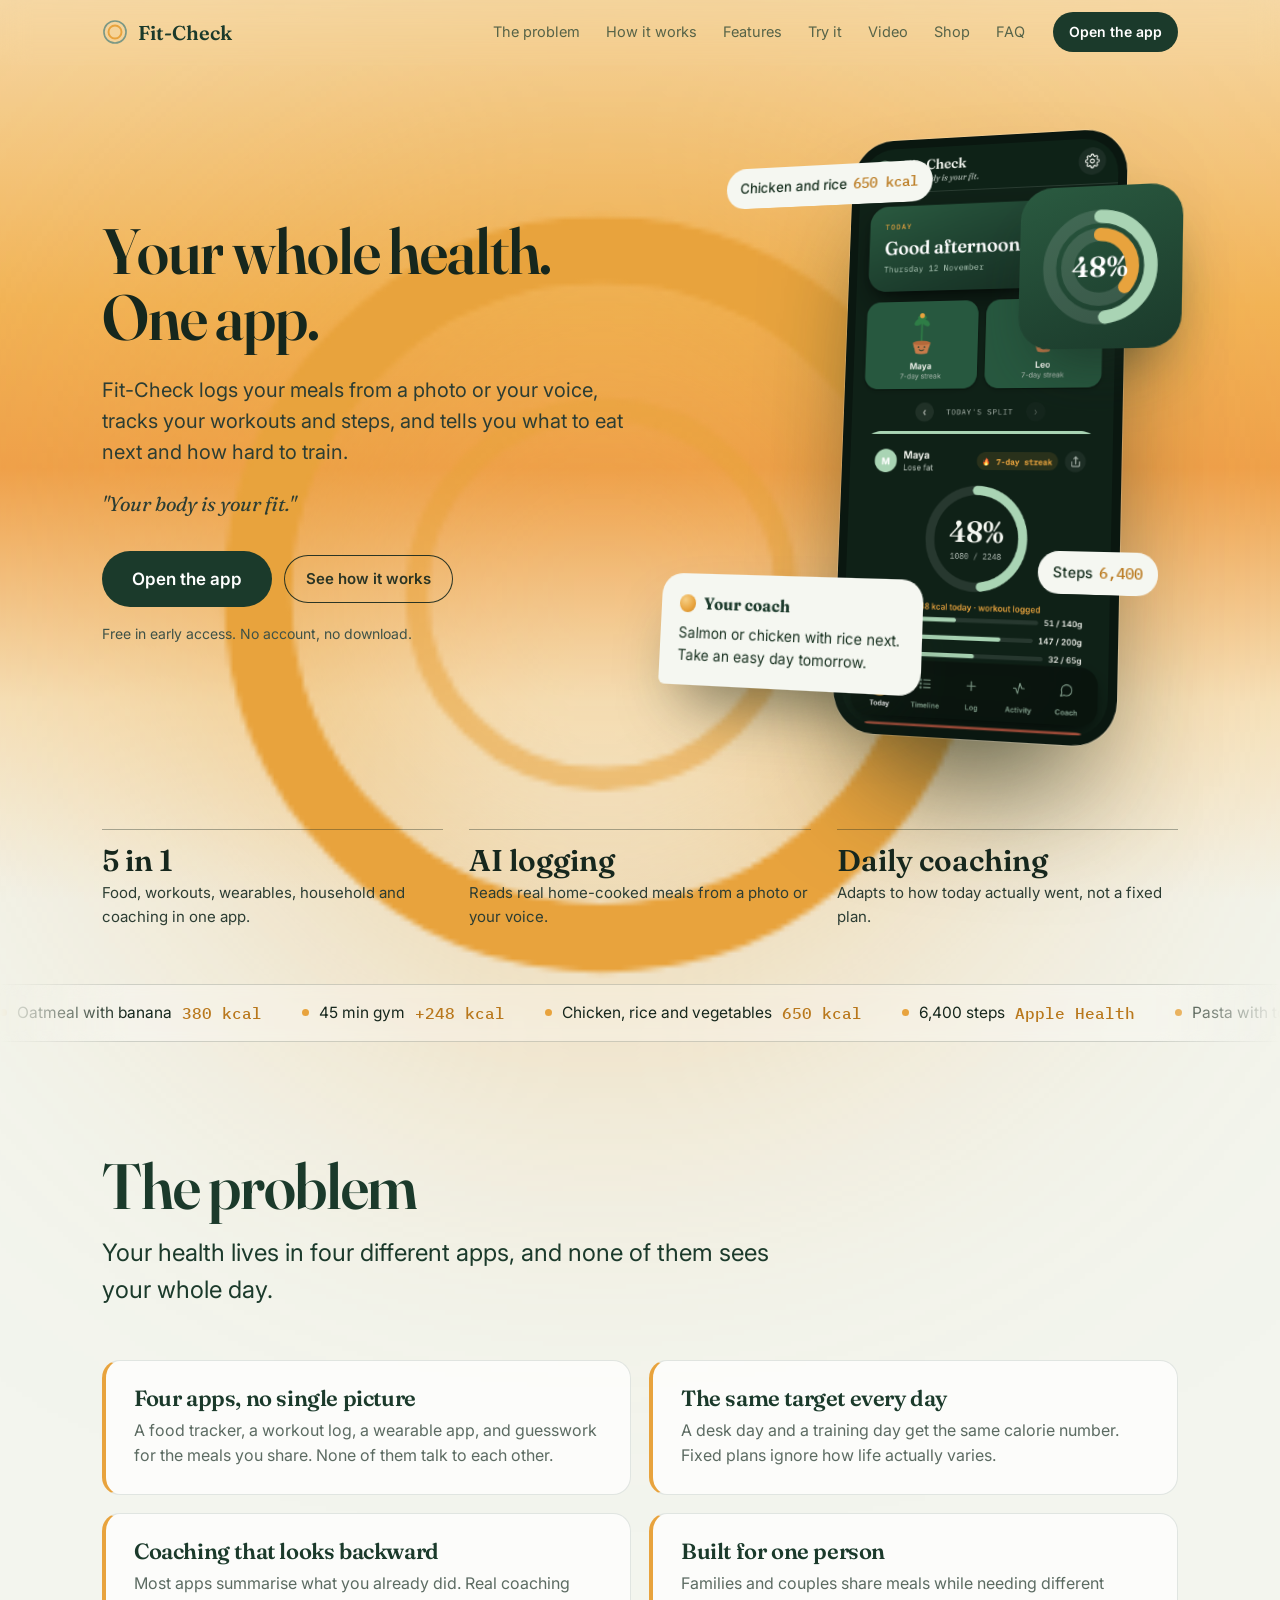
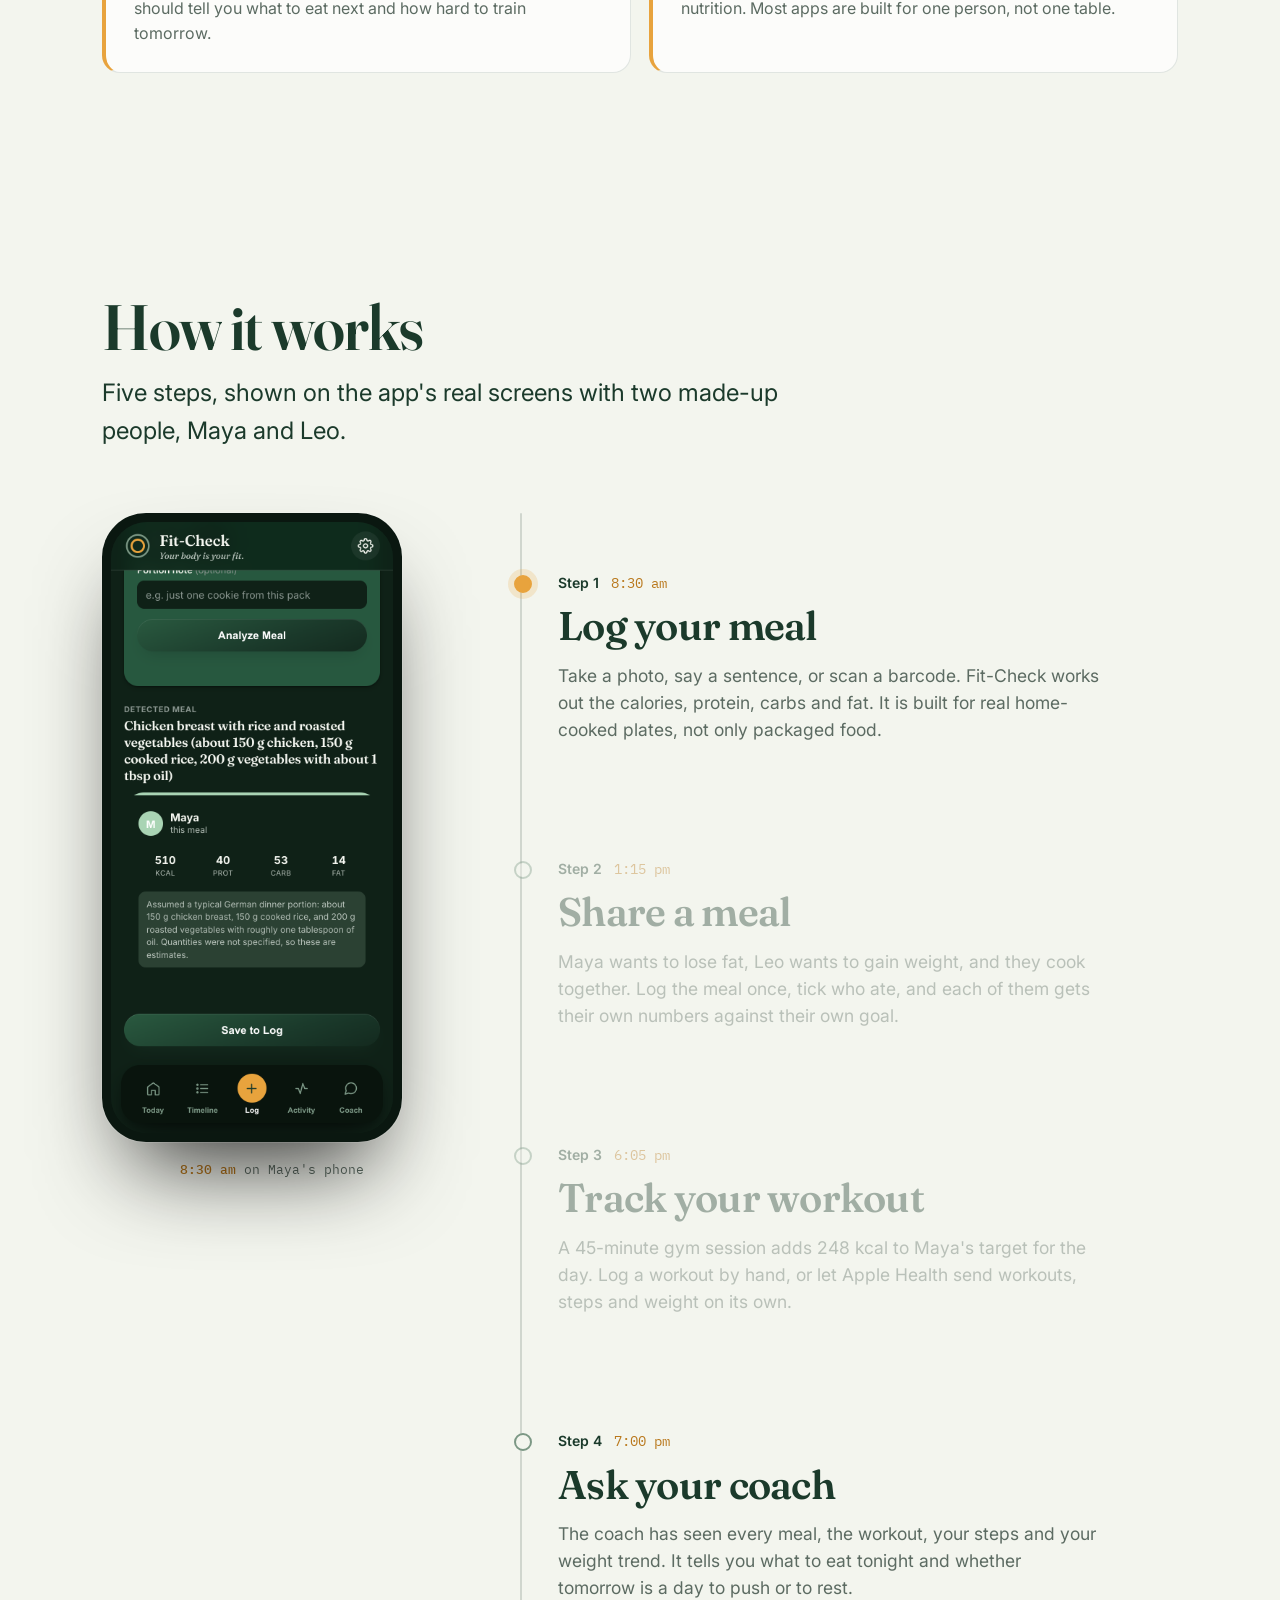
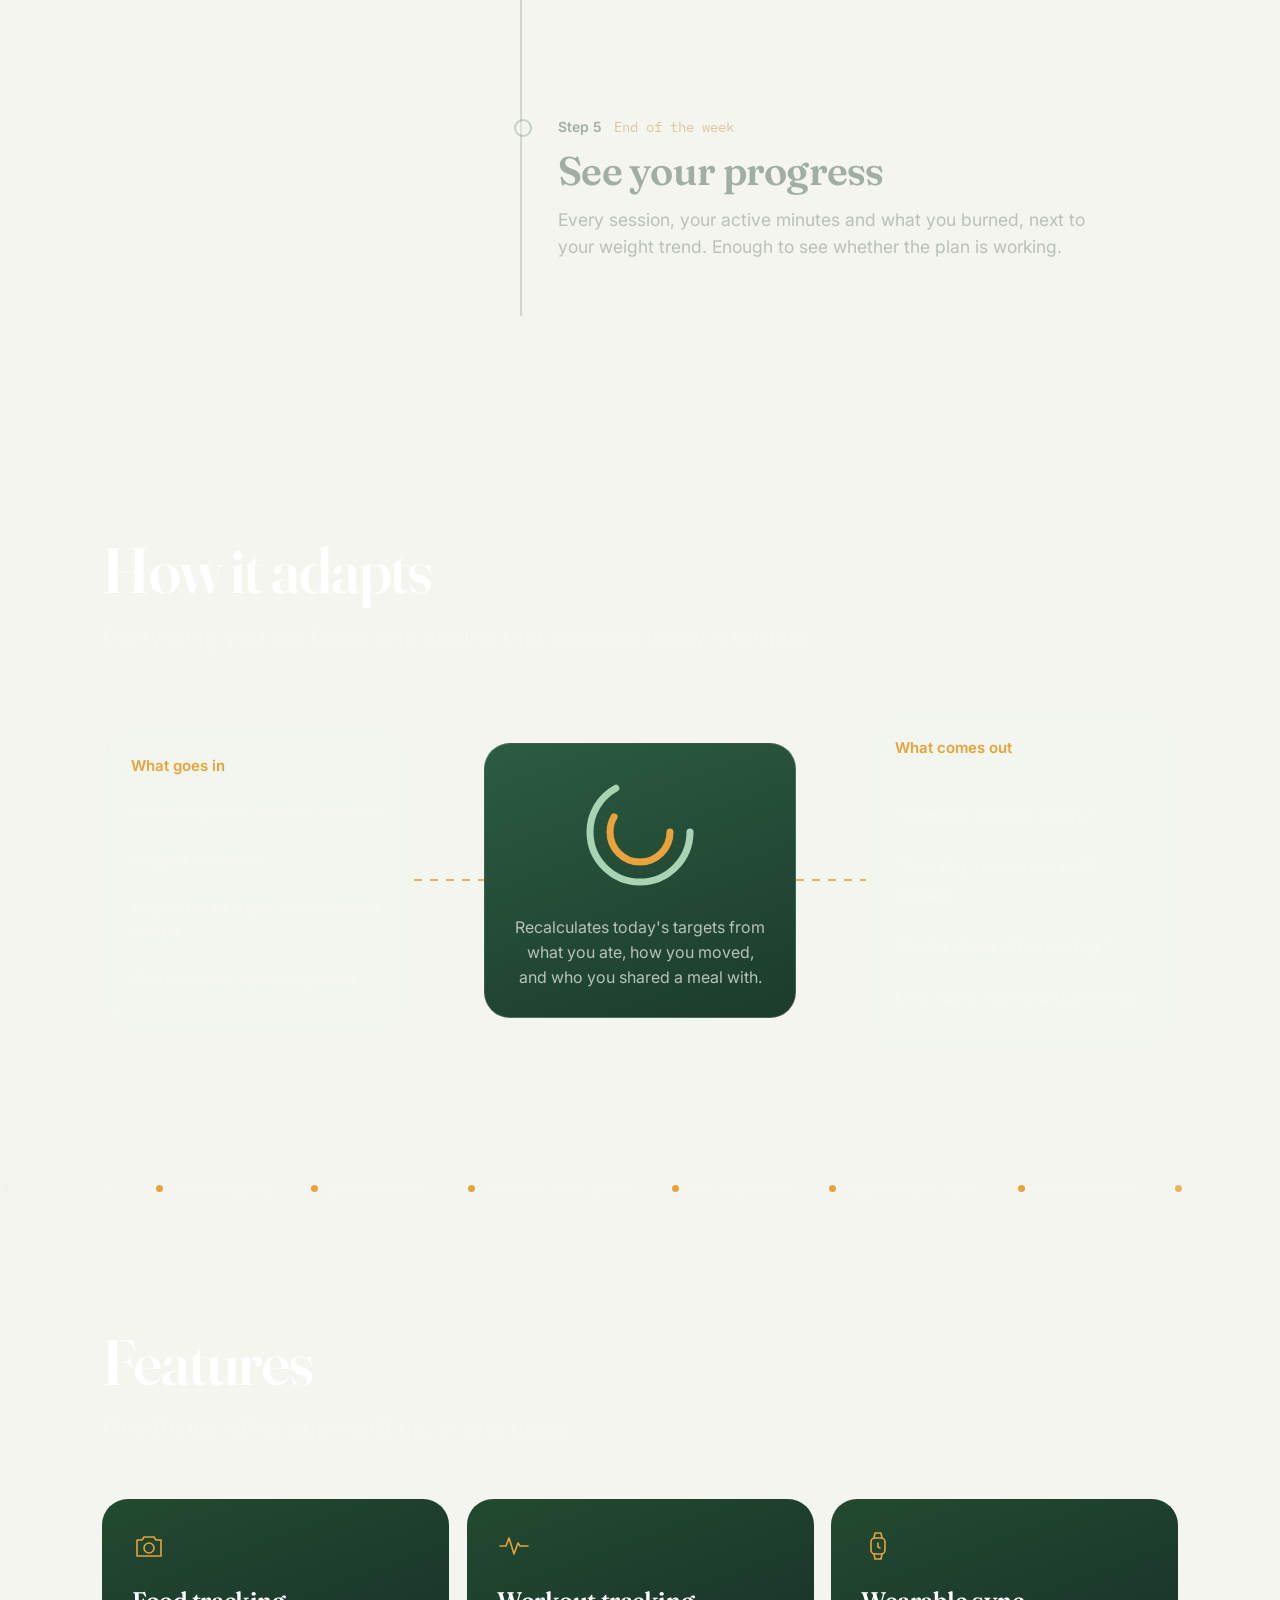
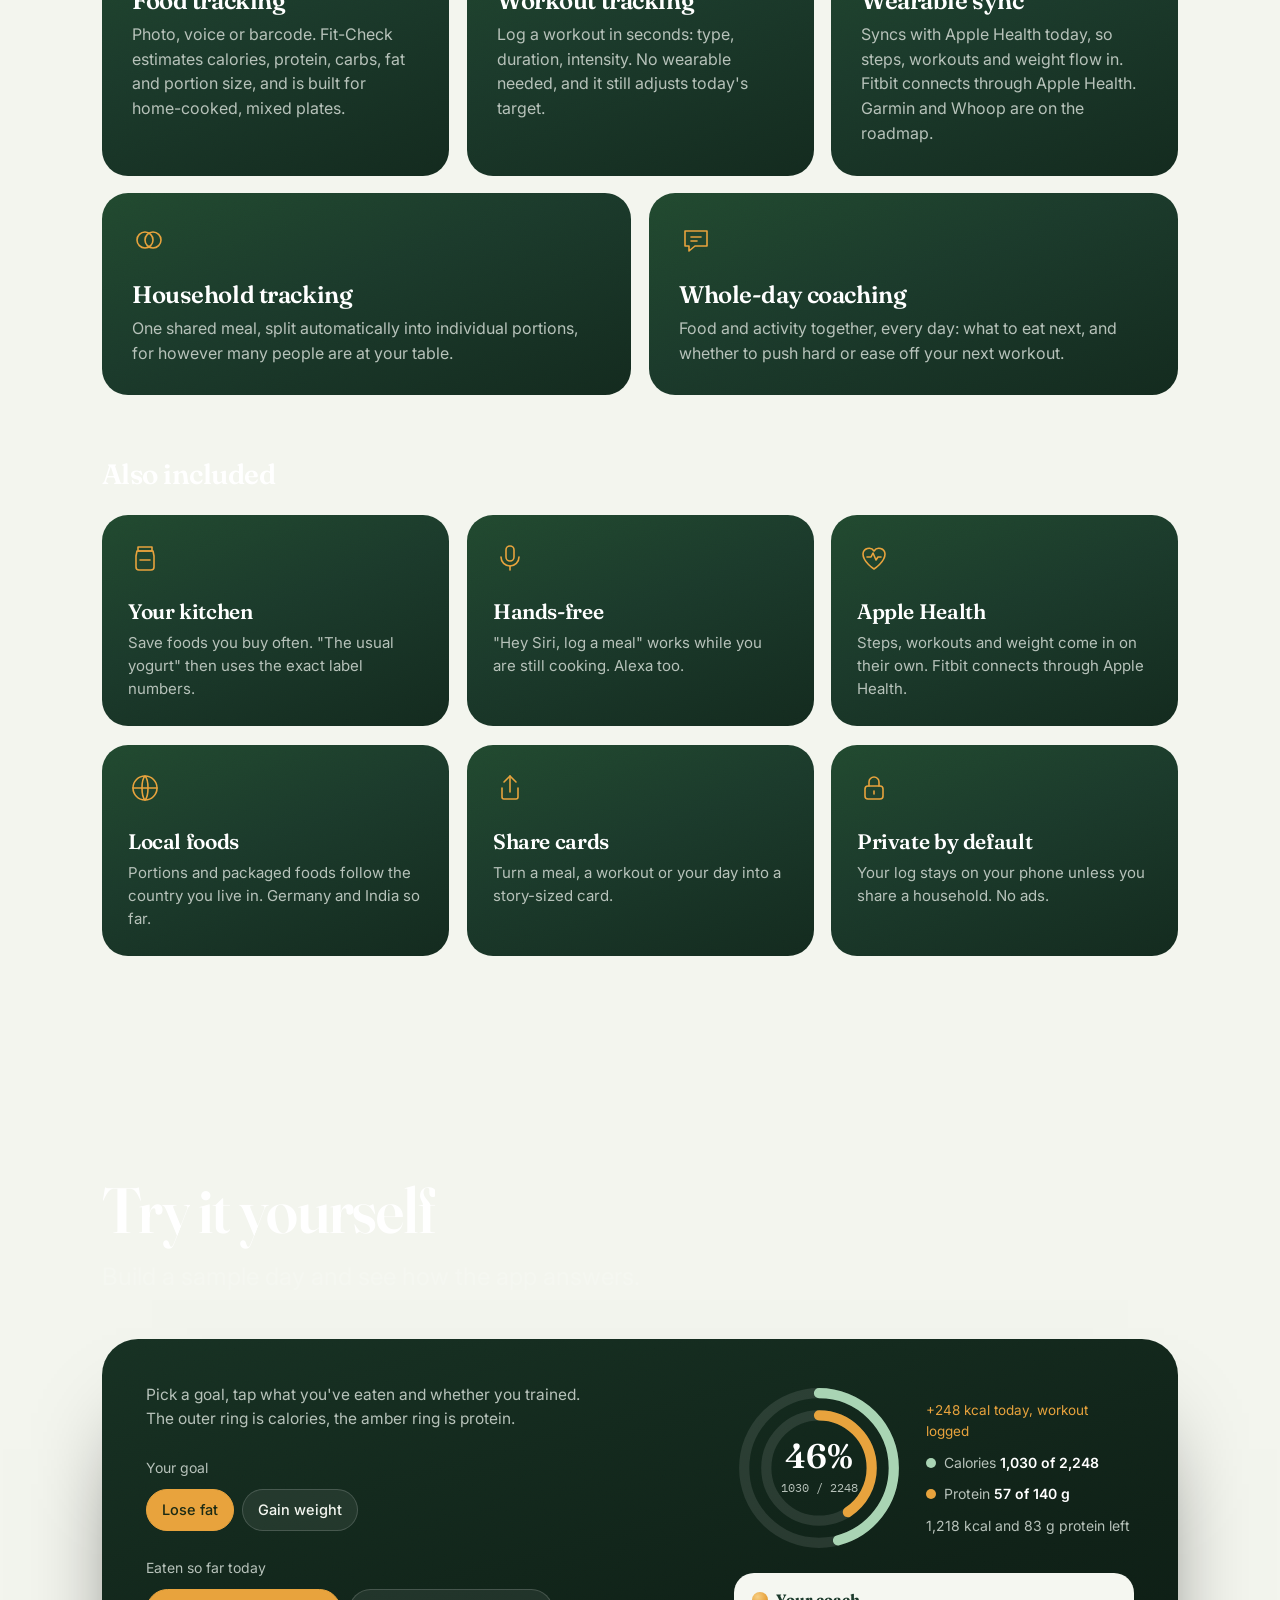
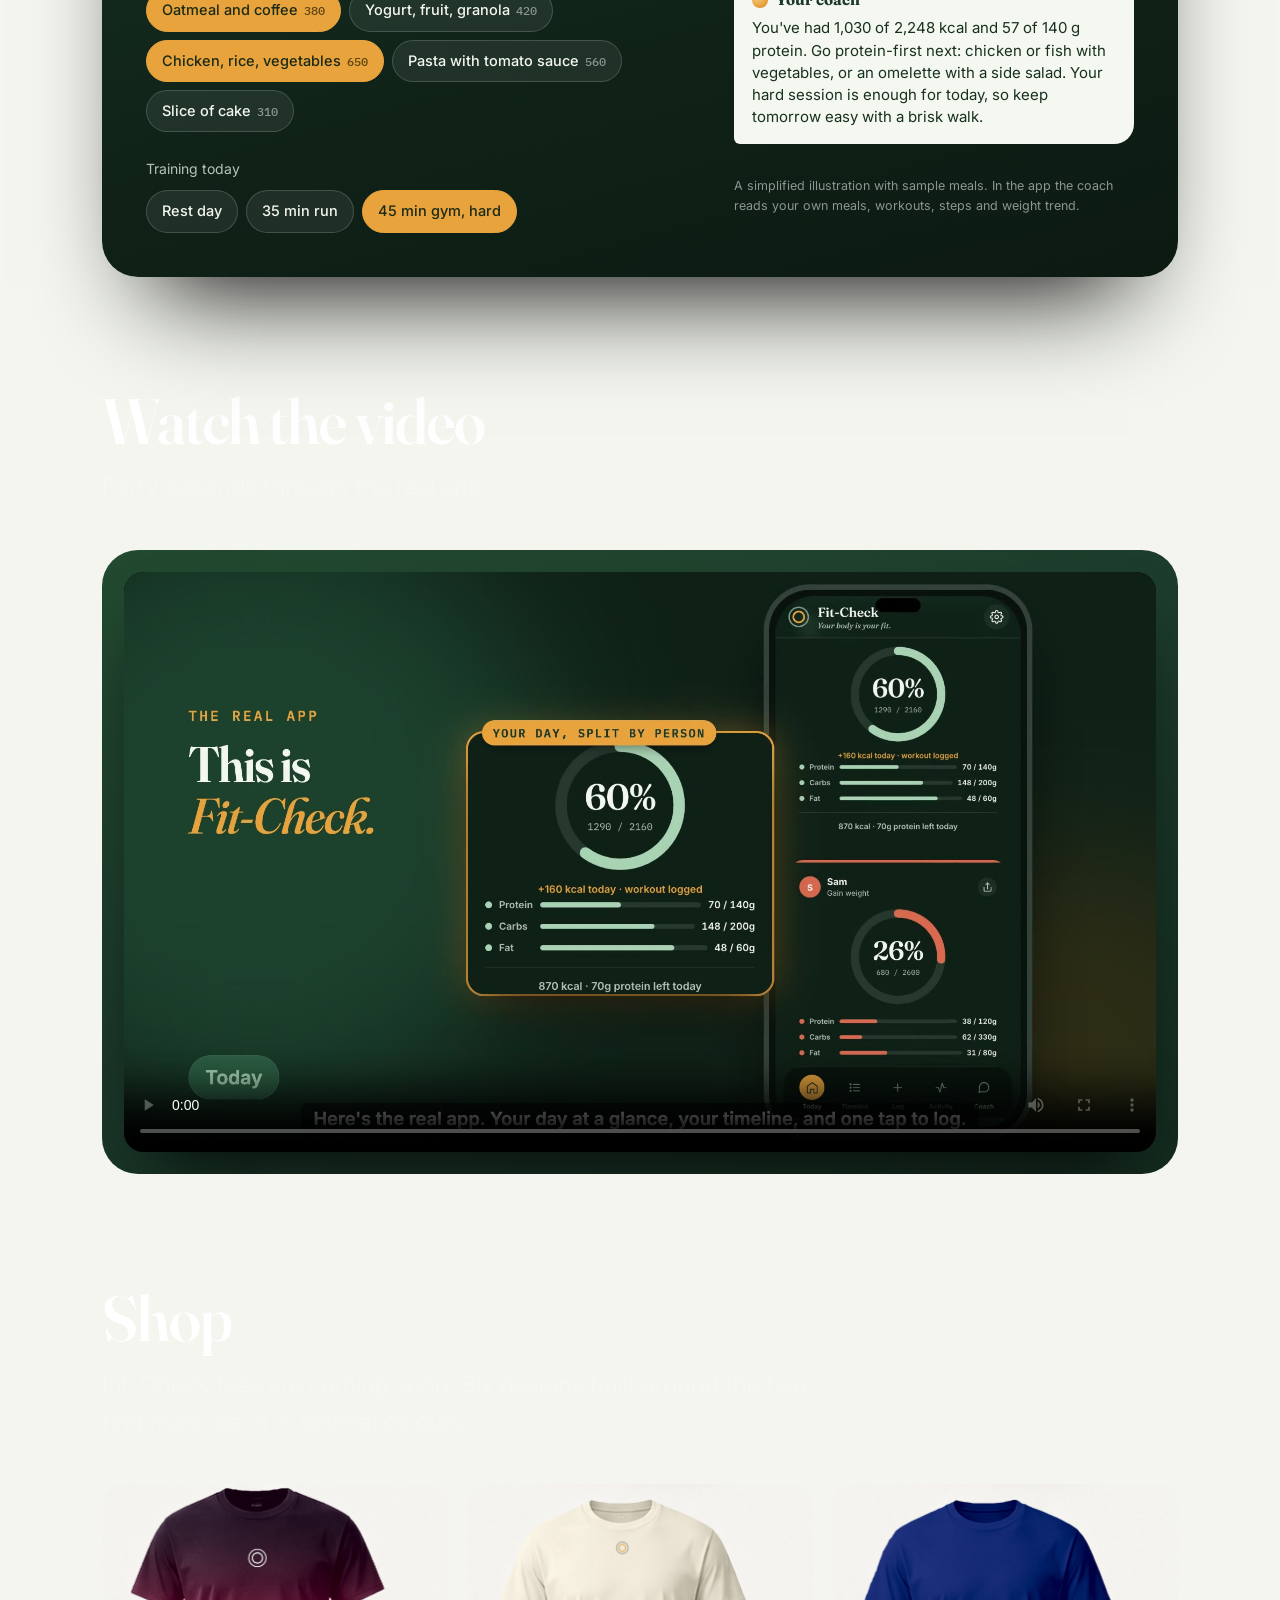
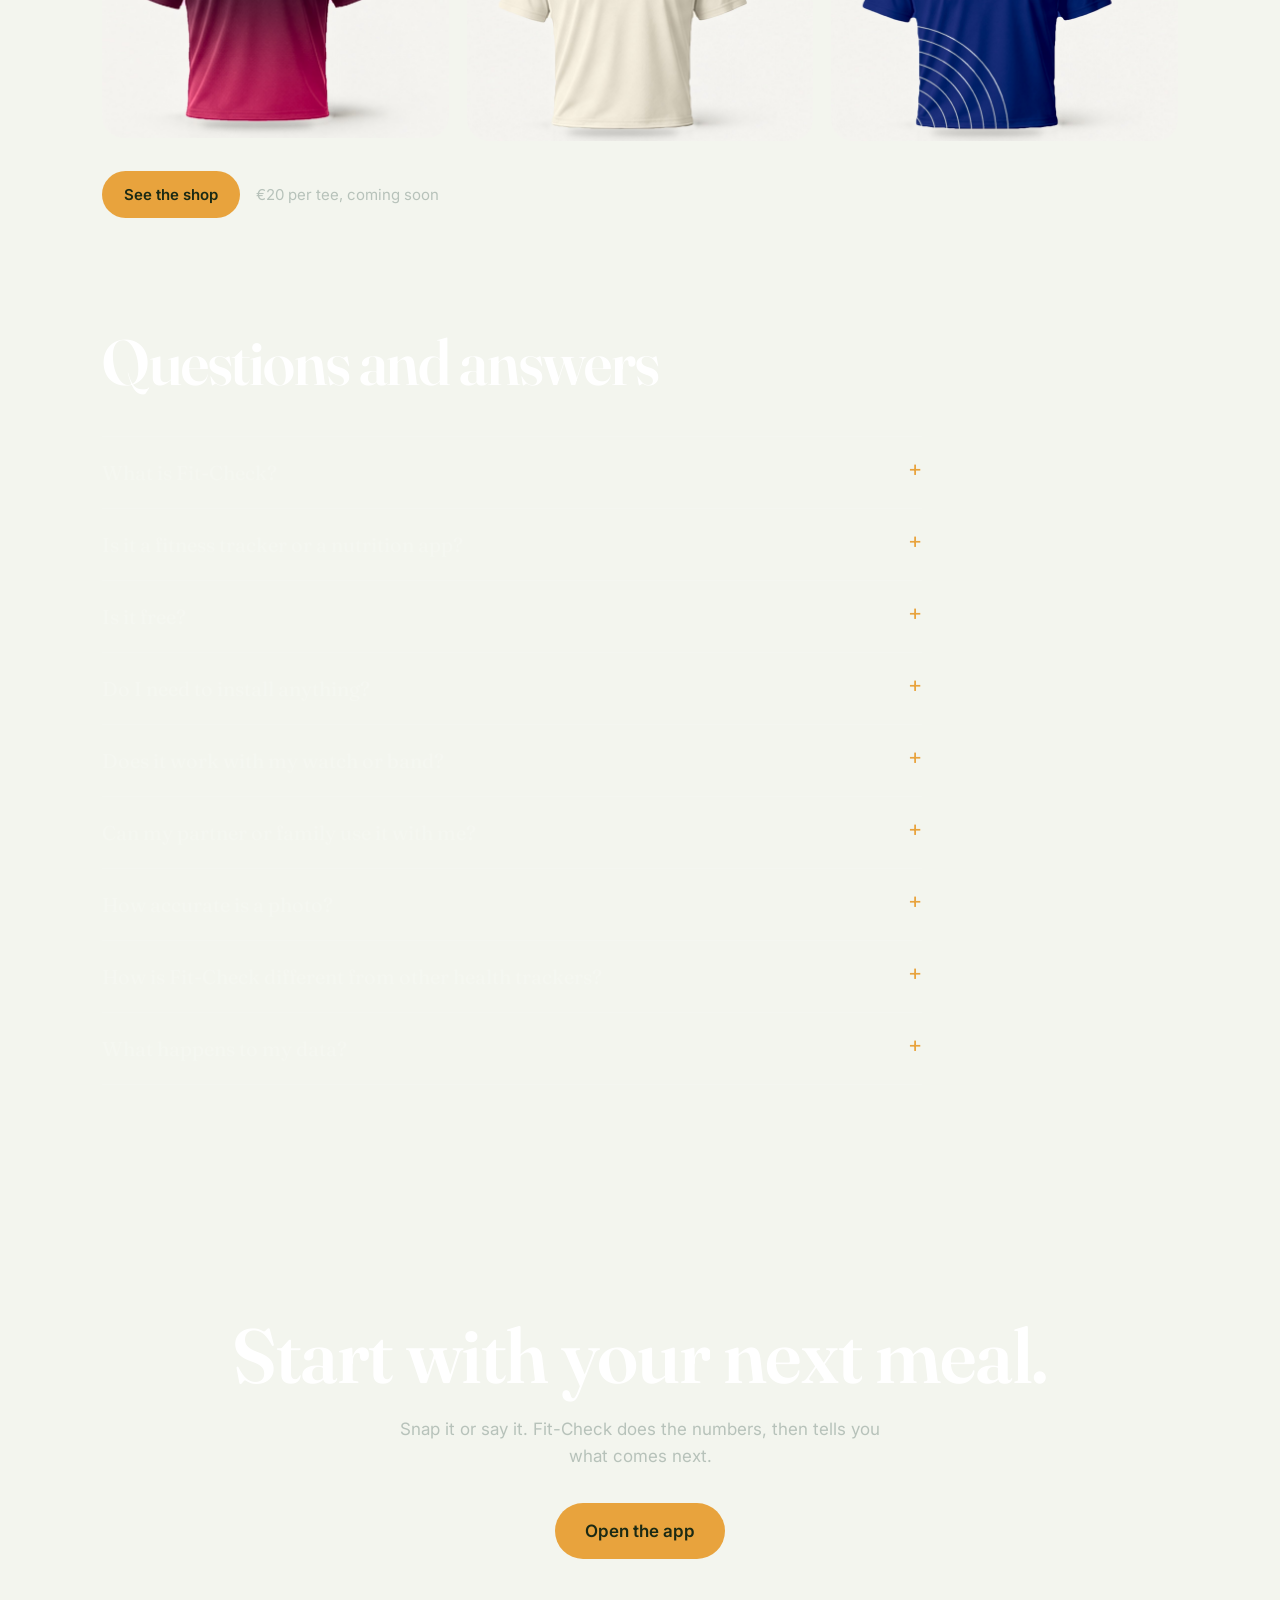
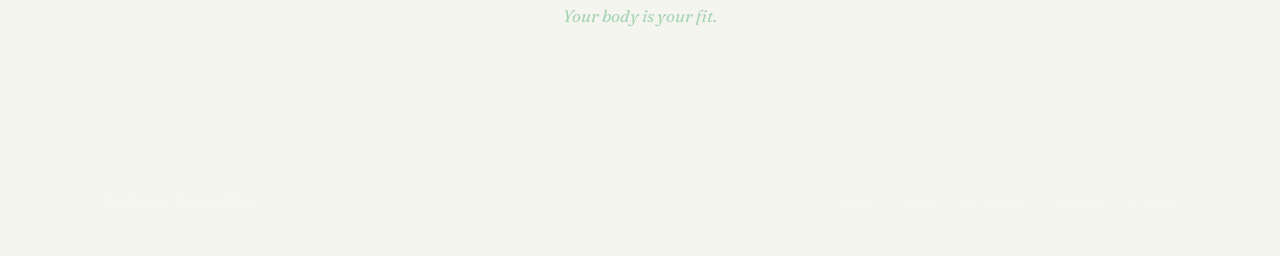
==== commit f06f8b53: "Pin the top bar on phones too (fixed instead of sticky), compact on small screens Co-Authored-By: Cl" ====
--- a/index.html
+++ b/index.html
@@ -393,7 +393,9 @@
   @keyframes hop{0%,62%,100%{transform:translateY(0);} 72%{transform:translateY(-8px);} 82%{transform:translateY(0);} 89%{transform:translateY(-3px);} 95%{transform:translateY(0);}}
   .dayclock{font-family:var(--mono); font-size:13px; padding:6px 11px; border-radius:999px; background:rgba(27,58,43,.1); white-space:nowrap;}
   .nav.dark .dayclock{background:rgba(255,255,255,.1); color:var(--amber);}
-  .nav{position:sticky;}
+  /* The top bar is pinned with position:fixed (not sticky): sticky was not holding on phones. */
+  .nav{position:fixed; top:0; left:0; right:0; -webkit-backdrop-filter:blur(14px); backdrop-filter:blur(14px);}
+  body{padding-top:64px;}
   section[id]{scroll-margin-top:72px;}
   .hero{min-height:0; padding:44px 0 0; display:block;}
   .hero .wrap{padding-bottom:56px; grid-template-columns:minmax(0,1.3fr) minmax(0,.8fr);}
@@ -479,6 +481,8 @@
 
   @media (max-width:900px){
     .dayclock{display:none;}
+    .nav .wrap{height:54px;} body{padding-top:54px;} .nav .brand{font-size:18px;} .nav .btn.small{padding:8px 14px; font-size:13.5px;}
+    .nav.solid{box-shadow:0 6px 18px -12px rgba(15,33,23,.6);}
     .hero{padding-top:30px;} .hero .wrap{grid-template-columns:1fr;} .hero h1{font-size:44px;} .facts{grid-template-columns:1fr; gap:14px; margin-top:34px;} .facts b{font-size:24px;}
     .sec{padding:72px 0;}
     .pgrid{grid-template-columns:1fr; margin-top:34px;}
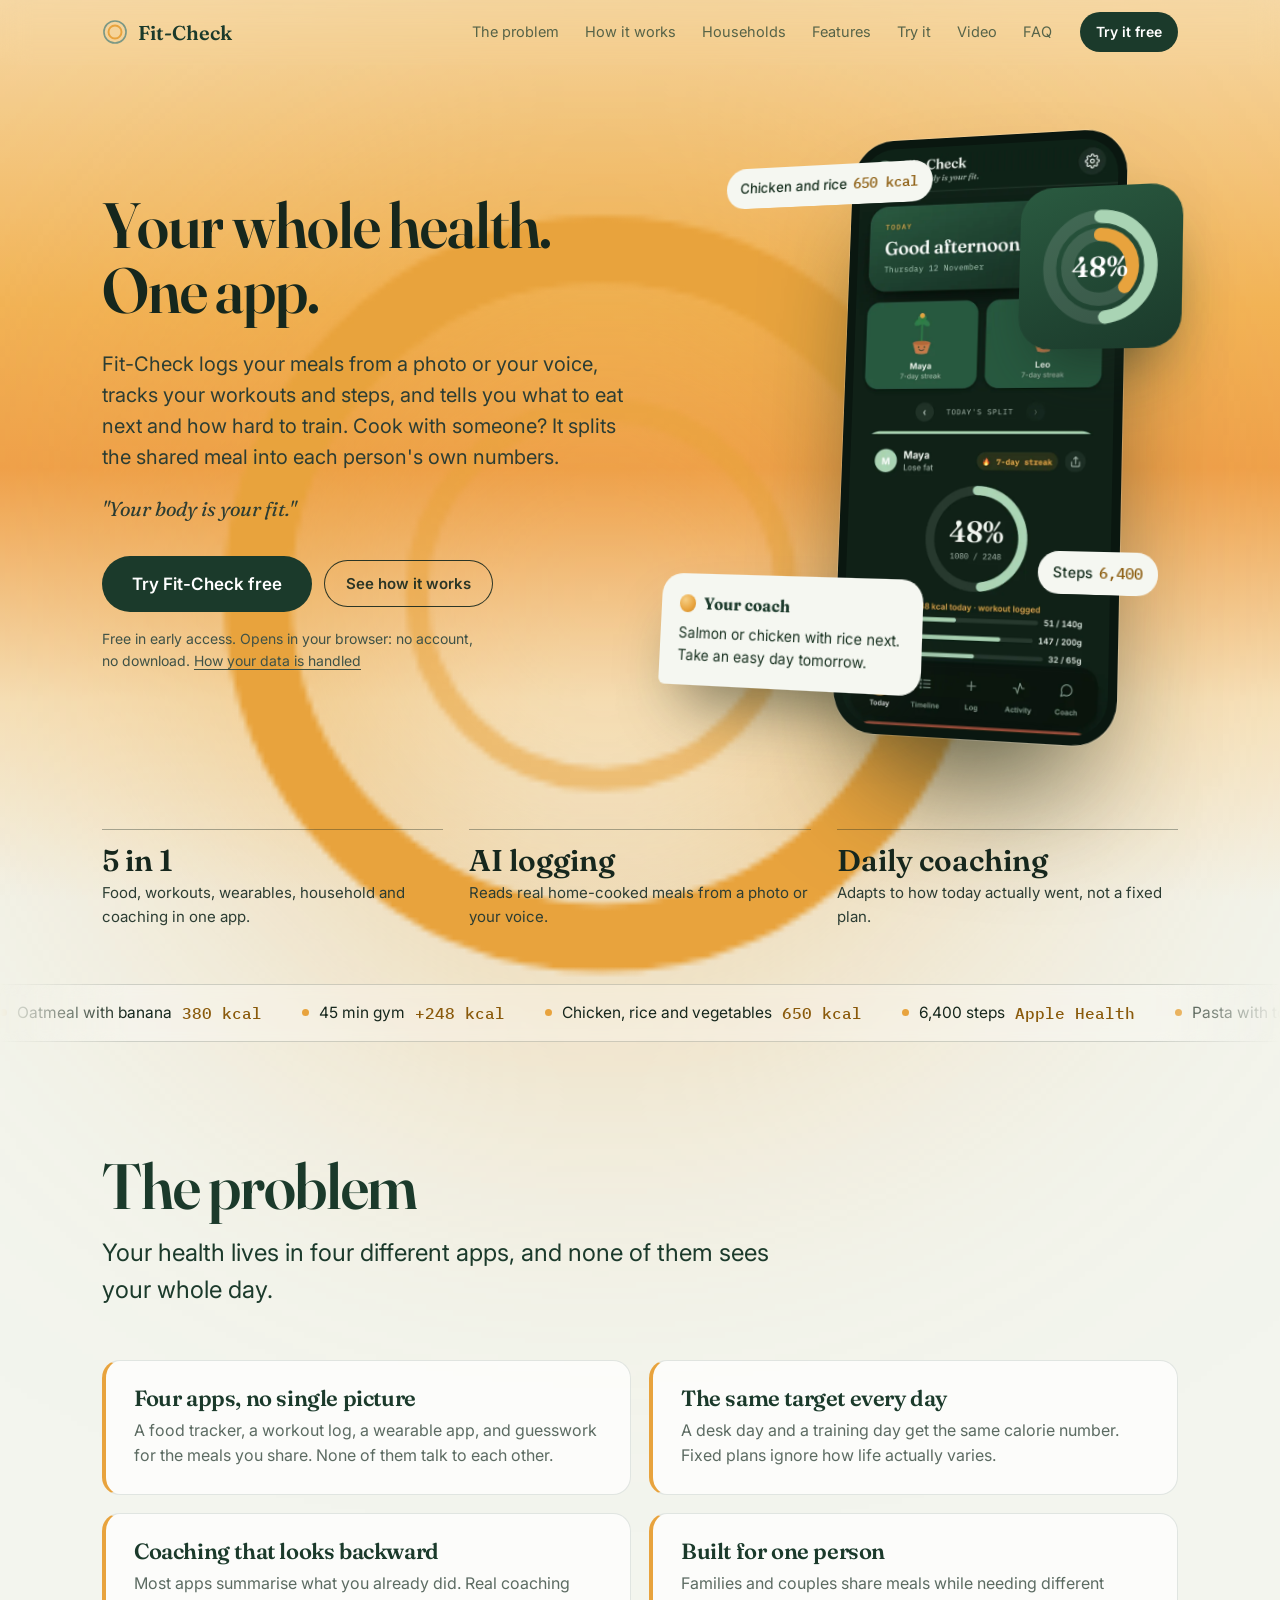
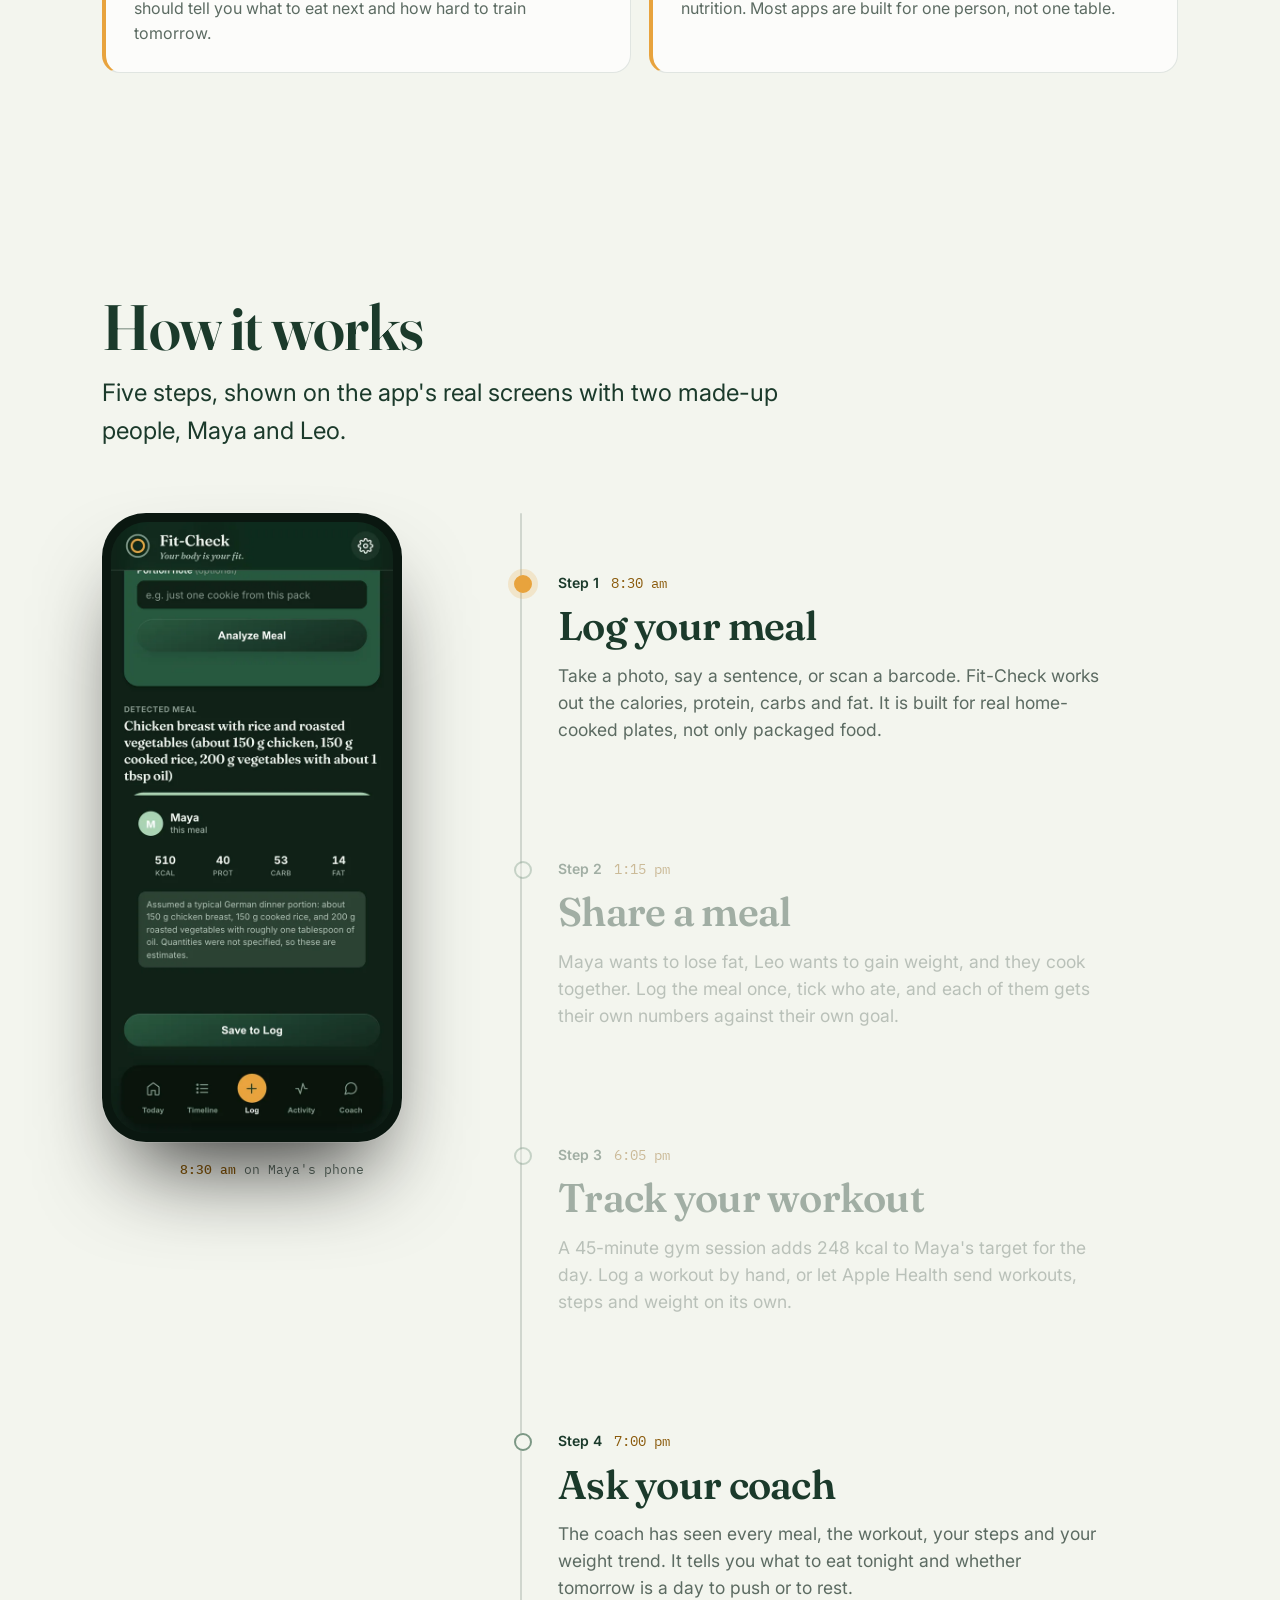
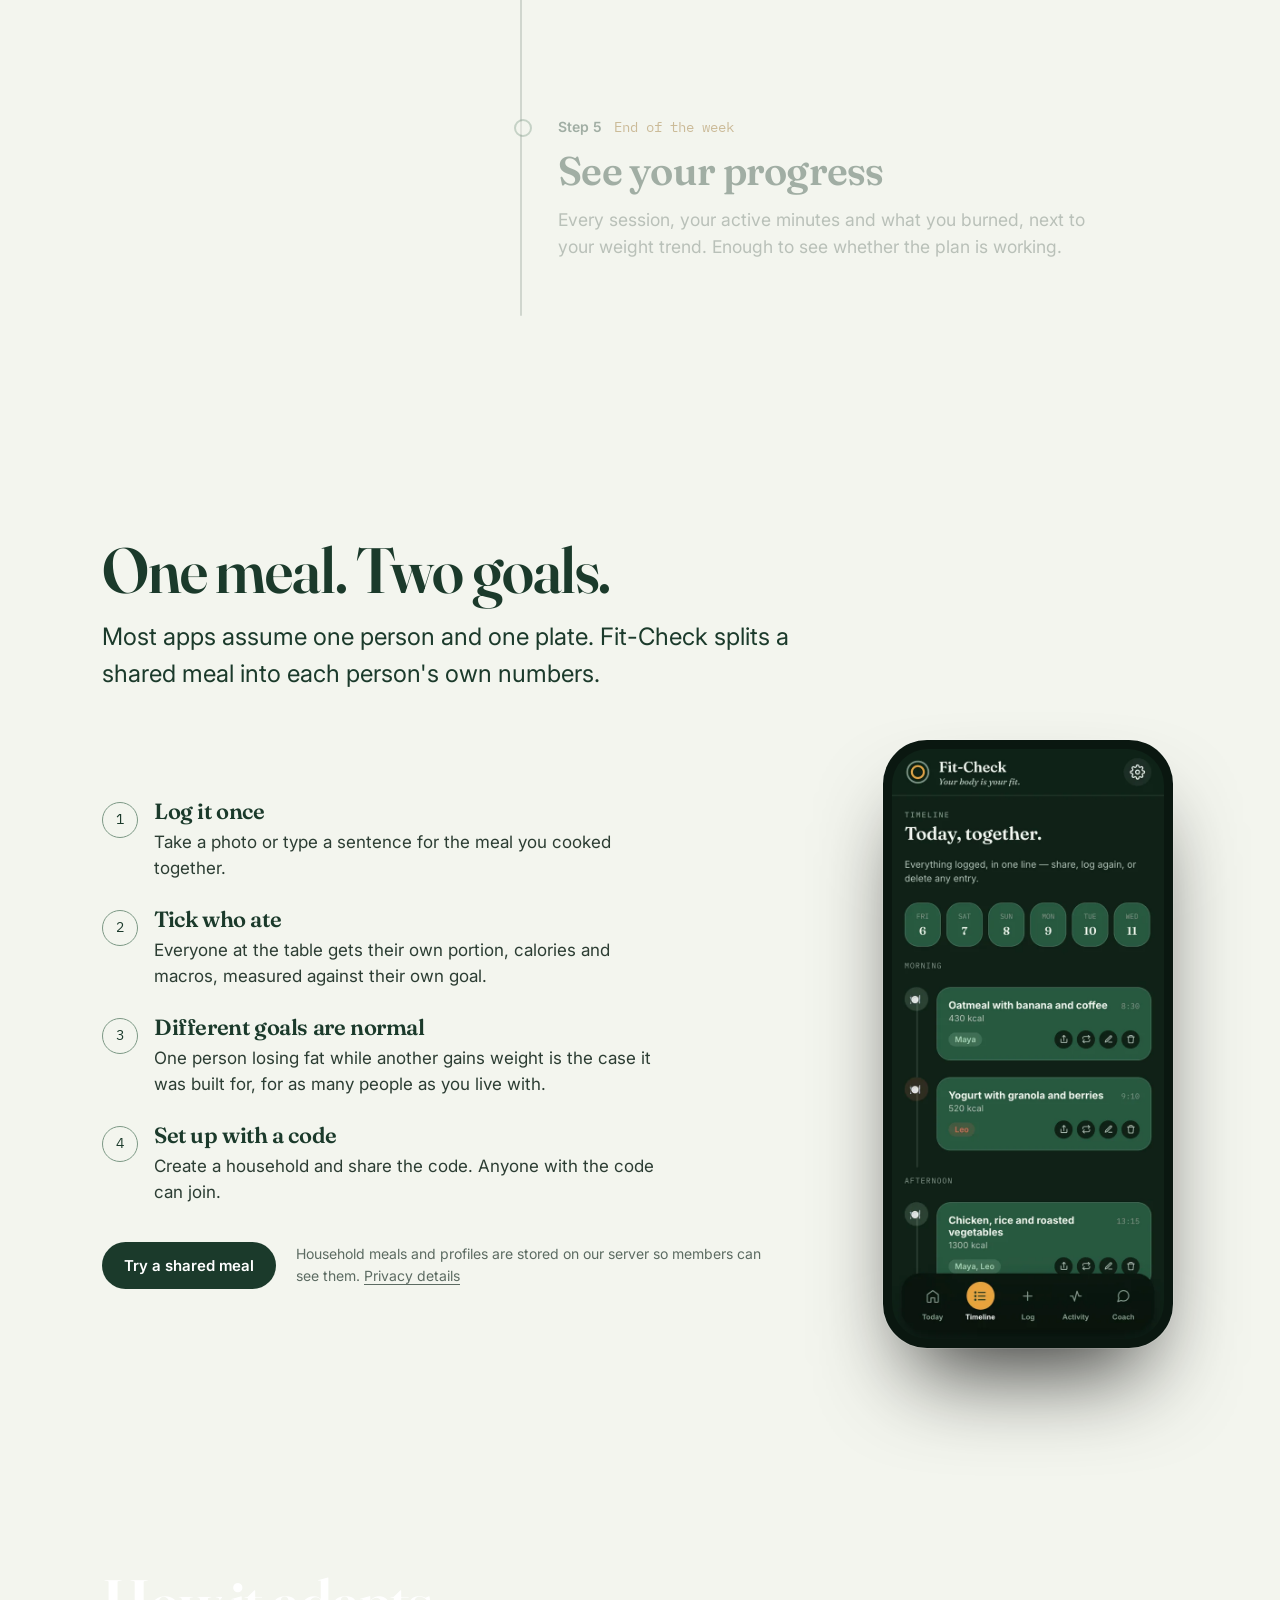
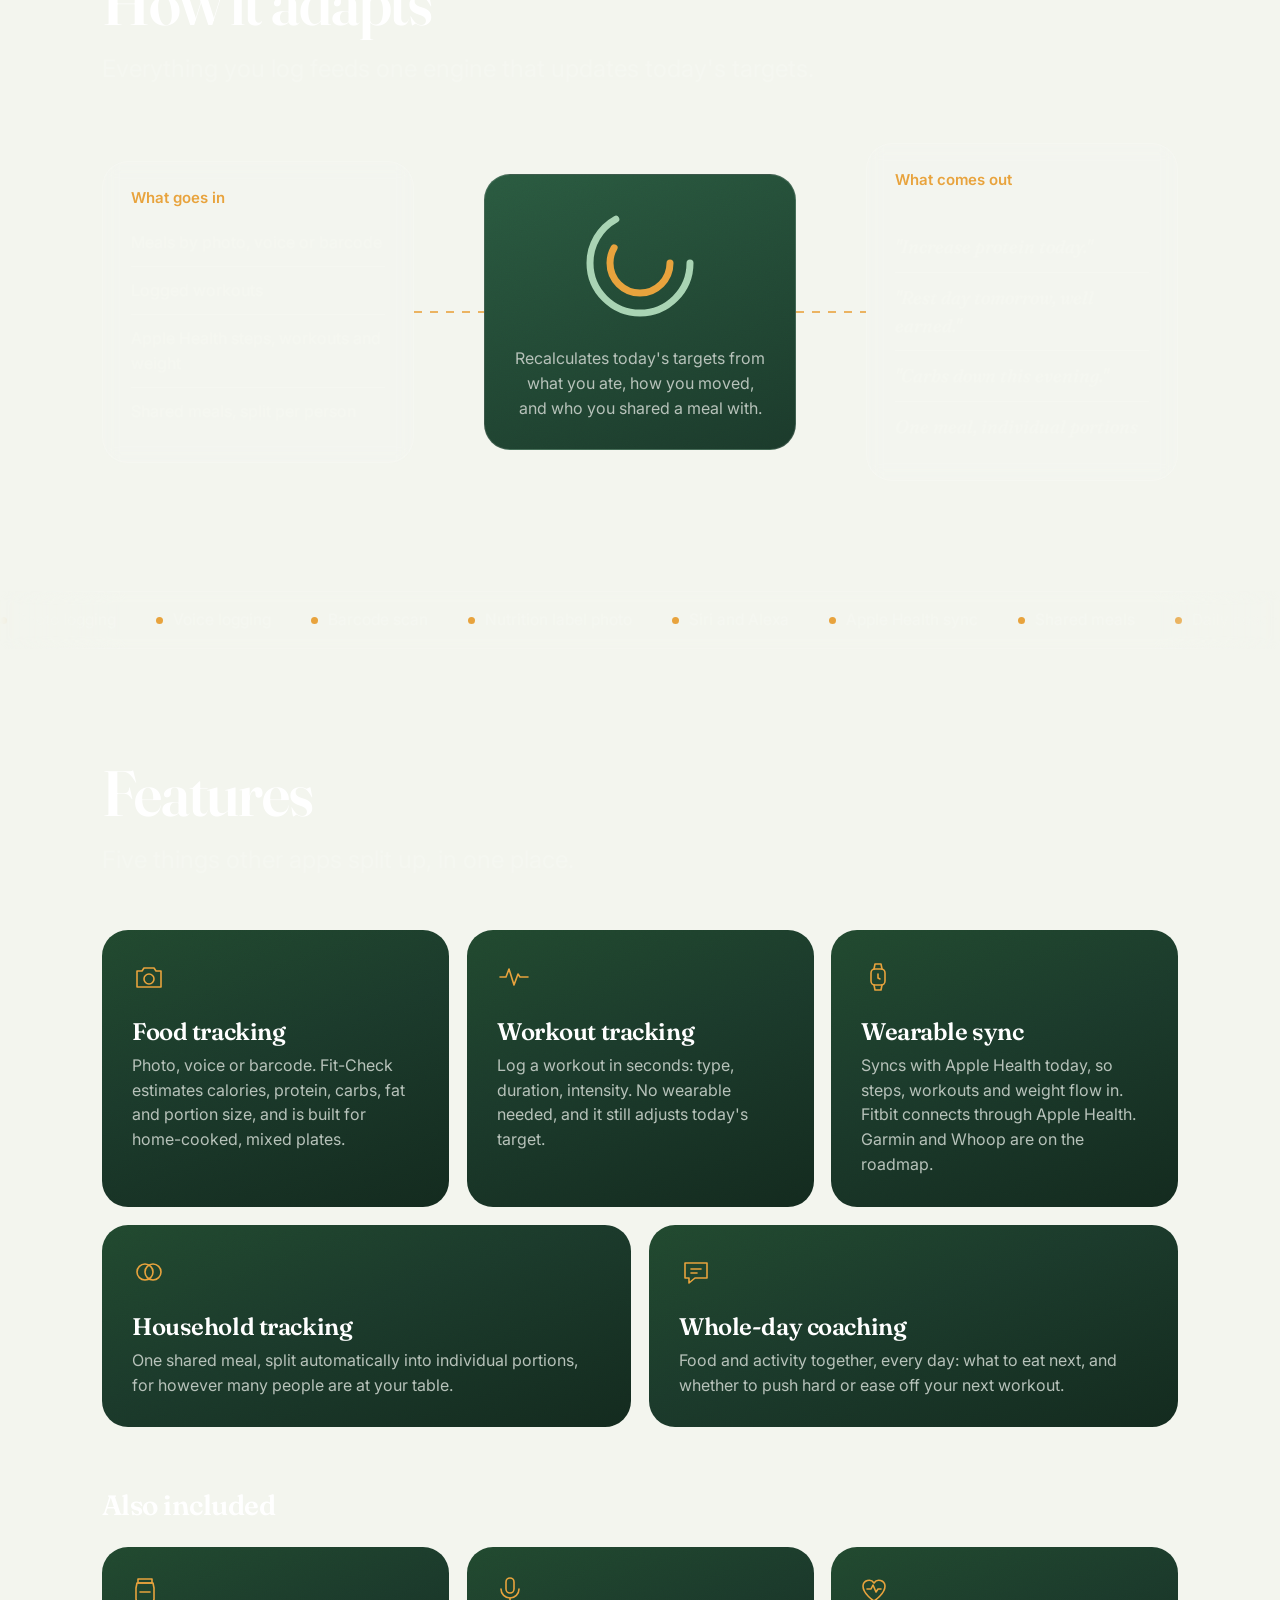
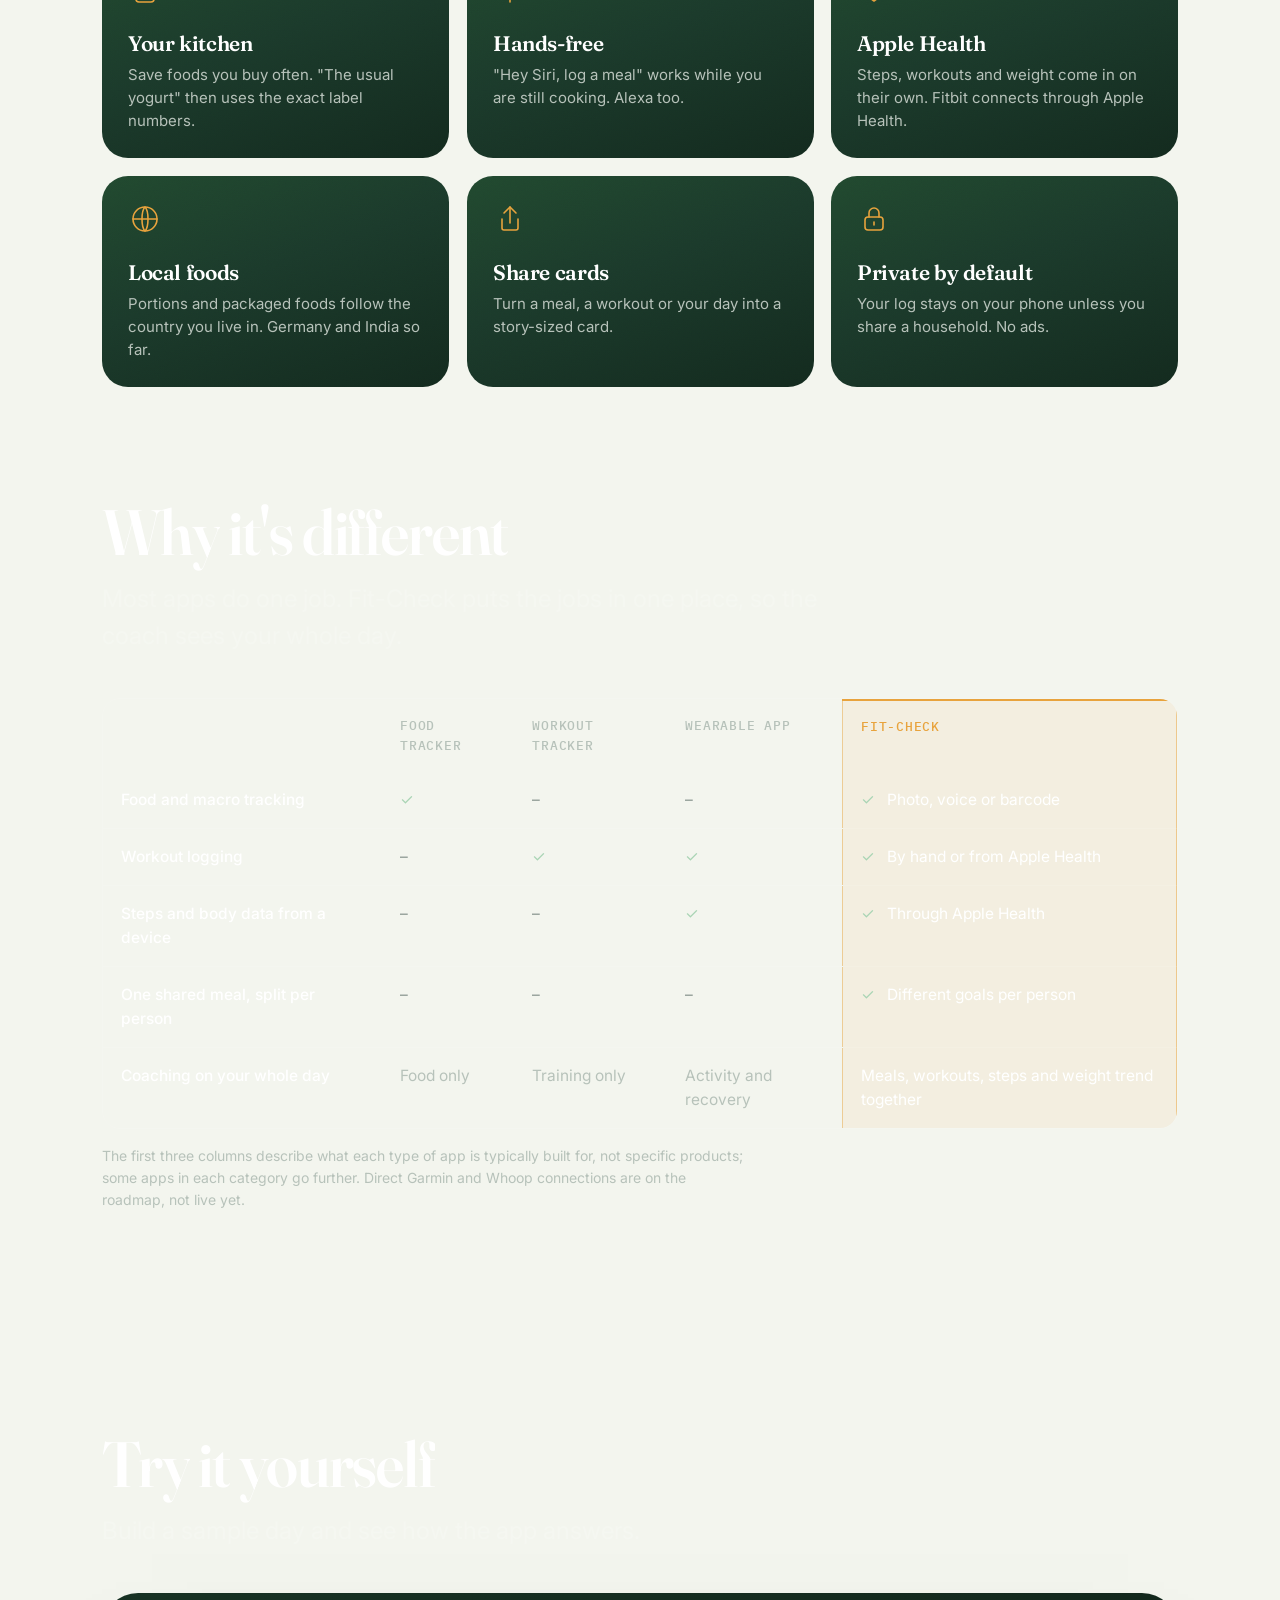
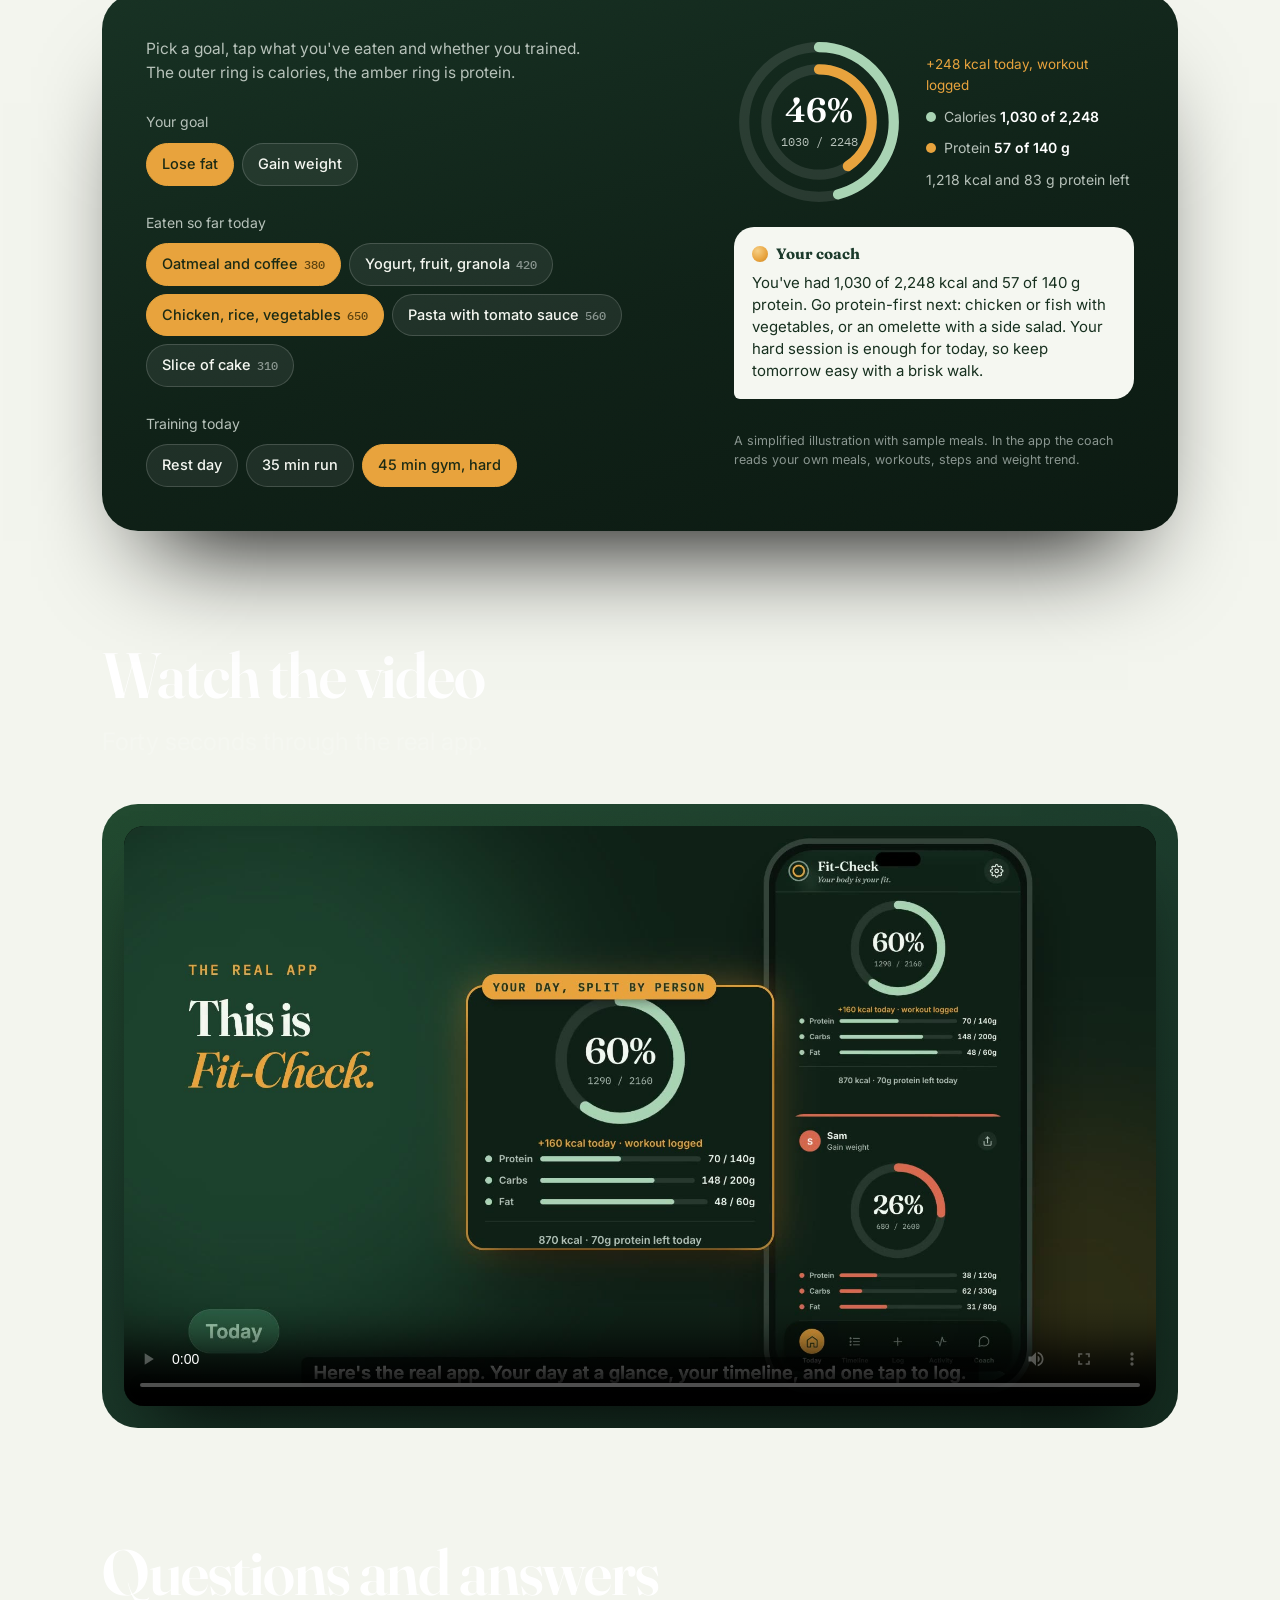
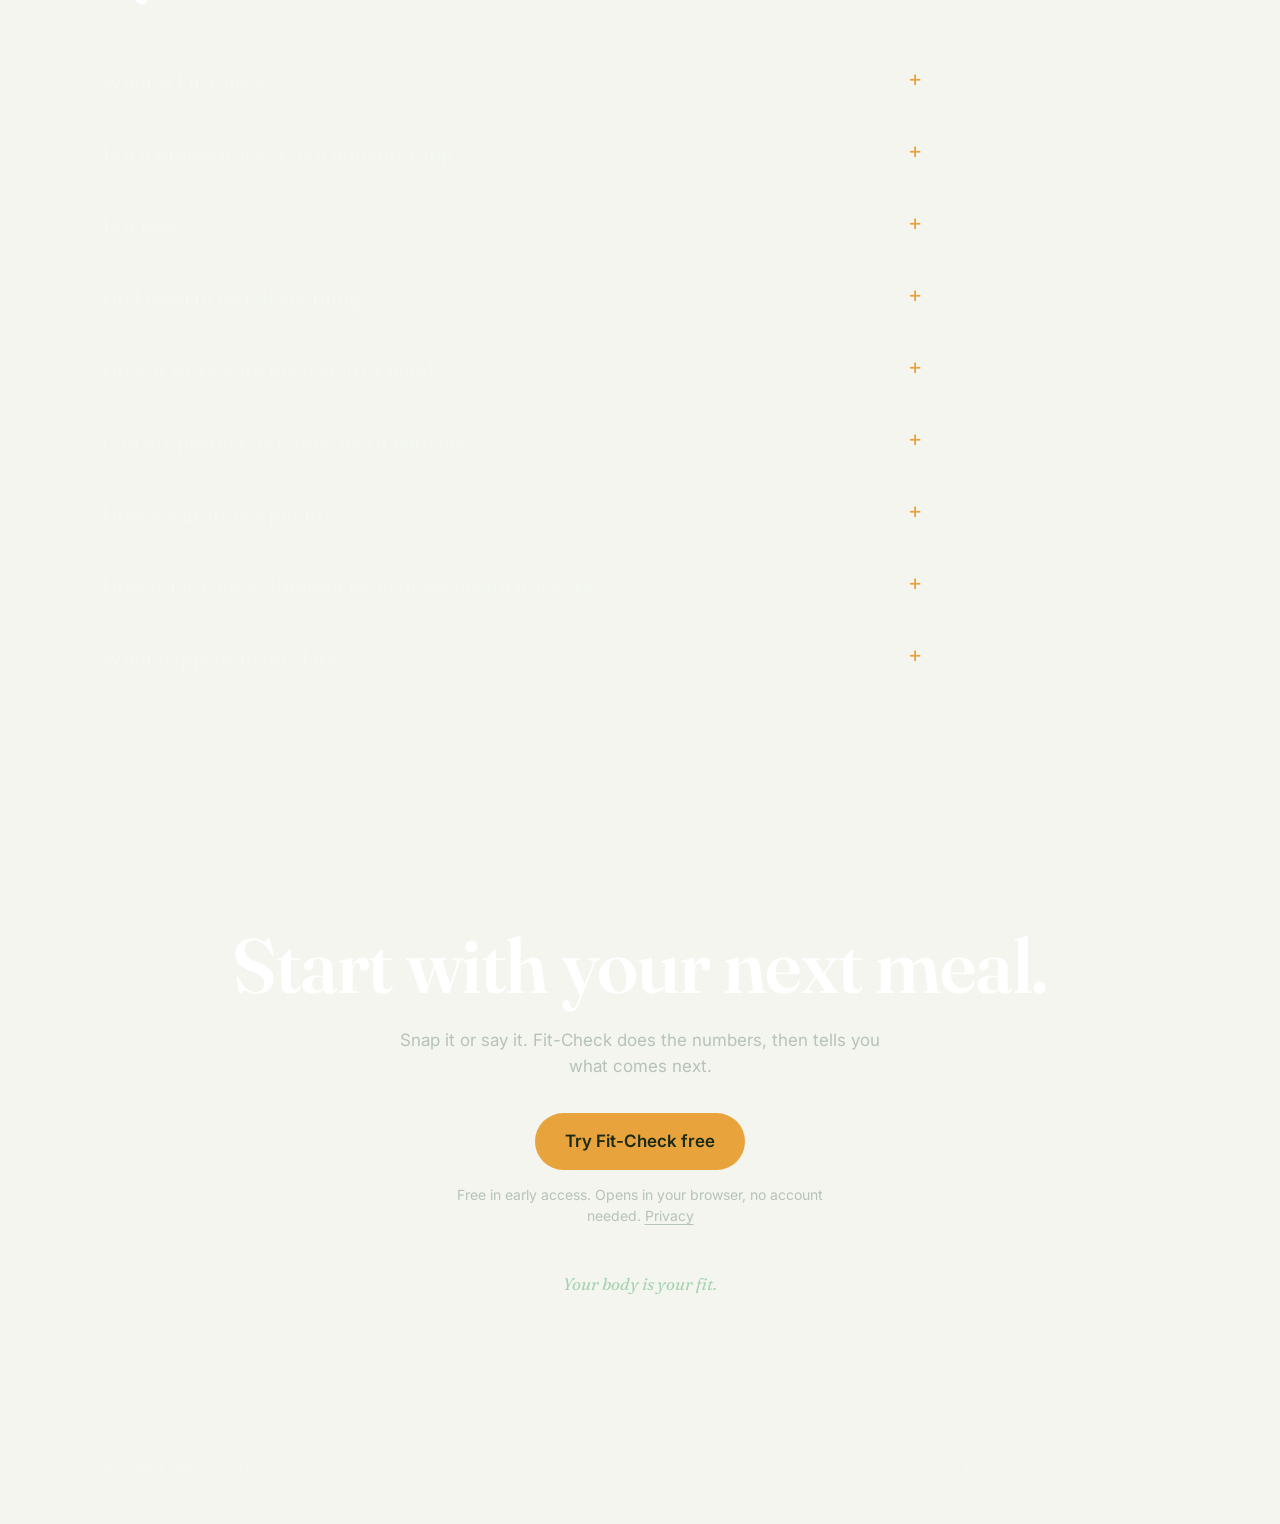
==== commit d9aac957: "Apply site audit: clearer CTA, household and comparison sections, WebP screenshots; shop off the hom" ====
--- a/index.html
+++ b/index.html
@@ -3,9 +3,8 @@
 <head>
 <meta charset="UTF-8">
 <meta name="viewport" content="width=device-width, initial-scale=1.0">
-<title>Fit-Check — Health & Fitness Tracker App</title>
-<meta name="description" content="Fit-Check is a health and fitness tracker that logs your meals, tracks your workouts, syncs wearable data, keeps your household in sync, and coaches your whole day — all in one app.">
-<meta name="keywords" content="Fit-Check, FitCheck, fit check, fitness tracker, health tracker, nutrition tracker, workout tracker, meal tracker app">
+<title>Fit-Check — AI Meal Tracker, Workout Log & Daily Coach</title>
+<meta name="description" content="Log meals from a photo or your voice, track workouts and steps, and split shared meals for everyone you cook with. One app that coaches your whole day. Free in early access.">
 <meta name="robots" content="index, follow">
 <meta name="google-site-verification" content="pa34wmlBcsLzAscAvcLwANNxXgm-KN9Oa3L8pXp_8vo" />
 <meta name="theme-color" content="#1B3A2B">
@@ -16,19 +15,21 @@
 <meta property="og:type" content="website">
 <meta property="og:site_name" content="Fit-Check">
 <meta property="og:url" content="https://fitcheckcoach.com/">
-<meta property="og:title" content="Fit-Check — Health & Fitness Tracker App">
+<meta property="og:title" content="Fit-Check — AI Meal Tracker, Workout Log & Daily Coach">
 <meta property="og:description" content="Food, workouts, wearables, household sharing, and daily coaching — one health and fitness tracker instead of five separate apps.">
 <meta property="og:image" content="https://fitcheckcoach.com/video/fitcheck-promo-poster.jpg">
 <meta property="og:image:width" content="1920">
 <meta property="og:image:height" content="1080">
+<meta property="og:image:alt" content="Fit-Check promo frame showing the app on a phone">
 <meta property="og:video" content="https://fitcheckcoach.com/video/fitcheck-promo.mp4">
 <meta property="og:video:type" content="video/mp4">
 <meta property="og:video:width" content="1920">
 <meta property="og:video:height" content="1080">
 <meta name="twitter:card" content="summary_large_image">
-<meta name="twitter:title" content="Fit-Check — Health & Fitness Tracker App">
+<meta name="twitter:title" content="Fit-Check — AI Meal Tracker, Workout Log & Daily Coach">
 <meta name="twitter:description" content="Food, workouts, wearables, household sharing, and daily coaching — one health and fitness tracker instead of five separate apps.">
 <meta name="twitter:image" content="https://fitcheckcoach.com/video/fitcheck-promo-poster.jpg">
+<meta name="twitter:image:alt" content="Fit-Check promo frame showing the app on a phone">
 <script type="application/ld+json">
 {
   "@context": "https://schema.org",
@@ -83,6 +84,24 @@
   "uploadDate": "2026-11-11",
   "contentUrl": "https://fitcheckcoach.com/video/fitcheck-promo.mp4",
   "duration": "PT41S"
+}
+</script>
+<script type="application/ld+json">
+{
+  "@context": "https://schema.org",
+  "@type": "WebApplication",
+  "name": "Fit-Check",
+  "url": "https://fit-check-ukc9.onrender.com",
+  "applicationCategory": "HealthApplication",
+  "operatingSystem": "Any (runs in a web browser)",
+  "description": "Meal logging from a photo or voice, workout tracking, Apple Health sync, shared-meal splitting for households and daily whole-day coaching.",
+  "offers": {
+    "@type": "Offer",
+    "price": "0",
+    "priceCurrency": "EUR",
+    "description": "Free during early access."
+  },
+  "publisher": { "@type": "Organization", "name": "Fit-Check", "url": "https://fitcheckcoach.com/" }
 }
 </script>
 <script type="application/ld+json">
@@ -172,7 +191,7 @@
   :root{
     --night:#0F2117; --forest:#1B3A2B; --pine:#234F38; --lift:#27583F; --sage:#7C9885;
     --cream:#F5F7F1; --paper:#F3F5EE; --ink:#16271D; --muted-d:#B7C2BA; --faint-d:#8A9690; --muted-l:#5C6B62;
-    --amber:#E8A33D; --amber-deep:#B9781C; --mint:#A9D4B4; --coral:#D9694F;
+    --amber:#E8A33D; --amber-deep:#B9781C; --amber-text:#8A5A0B; --mint:#A9D4B4; --coral:#D9694F;
     --line-d:rgba(255,255,255,.12); --line-l:rgba(27,58,43,.14);
     --serif:'Fraunces',Georgia,serif; --sans:'Inter',system-ui,sans-serif; --mono:'IBM Plex Mono',ui-monospace,monospace;
     --maxw:1140px;
@@ -345,7 +364,7 @@
   .l-ring span{position:absolute; font-family:var(--serif); font-size:26px; font-weight:600; color:#fff;}
   .l-coach{--z:190px; left:-96px; bottom:9%; width:250px; font-size:13.5px;}
   .l-meal,.l-steps{font-size:13.5px; font-weight:500; padding:9px 14px; border-radius:999px; background:var(--cream); color:#17301F; white-space:nowrap;}
-  .l-meal b,.l-steps b{font-family:var(--mono); font-weight:500; color:var(--amber-deep); margin-left:6px;}
+  .l-meal b,.l-steps b{font-family:var(--mono); font-weight:500; color:var(--amber-text); margin-left:6px;}
   .l-meal{--z:150px; left:-70px; top:11%;} .l-steps{--z:90px; right:-52px; bottom:24%;}
 
   .moment{position:relative; padding:110px 0;}
@@ -397,6 +416,7 @@
   .nav{position:fixed; top:0; left:0; right:0; -webkit-backdrop-filter:blur(14px); backdrop-filter:blur(14px);}
   body{padding-top:64px;}
   section[id]{scroll-margin-top:72px;}
+  .menu-btn{display:none;}
   .hero{min-height:0; padding:44px 0 0; display:block;}
   .hero .wrap{padding-bottom:56px; grid-template-columns:minmax(0,1.3fr) minmax(0,.8fr);}
   .hero h1{font-size:clamp(42px,5vw,78px); line-height:1.02;}
@@ -413,7 +433,7 @@
   .tape:hover div{animation-play-state:paused;}
   .tape span{font-size:15.5px; white-space:nowrap; color:#16271D; display:inline-flex; align-items:center; gap:10px;}
   .tape span::before{content:""; width:7px; height:7px; border-radius:50%; background:var(--amber); flex:none;}
-  .tape span b{font-family:var(--mono); font-weight:500; color:var(--amber-deep);}
+  .tape span b{font-family:var(--mono); font-weight:500; color:var(--amber-text);}
   .tape.dark{border-color:var(--line-d); background:rgba(255,255,255,.04);} .tape.dark span{color:var(--cream);} .tape.dark span b{color:var(--amber);}
   @keyframes tape{to{transform:translateX(-50%);}}
 
@@ -435,7 +455,7 @@
   .stage .screens img{position:absolute; inset:0; width:100%; height:100%; border-radius:0; opacity:0; transform:scale(1.04); transition:opacity .5s ease, transform .7s cubic-bezier(.2,.8,.2,1);}
   .stage .screens img.on{opacity:1; transform:none;}
   .clock{margin-top:18px; text-align:center; font-family:var(--mono); font-size:13px; color:var(--muted-l);}
-  .clock b{color:var(--amber-deep); font-weight:500;}
+  .clock b{color:var(--amber-text); font-weight:500;}
   .steps{position:relative; list-style:none; margin:0; padding:0 0 0 44px;}
   .steps::before{content:""; position:absolute; left:6px; top:0; bottom:0; width:2px; background:rgba(27,58,43,.16); border-radius:2px;}
   #railFill{position:absolute; left:6px; top:0; width:2px; height:0; background:linear-gradient(var(--pine),var(--amber)); border-radius:2px; box-shadow:0 0 12px rgba(232,163,61,.7);}
@@ -443,7 +463,7 @@
   .step::before{content:""; position:absolute; left:-44px; top:62px; width:14px; height:14px; border-radius:50%; background:var(--paper); border:2px solid var(--sage); transition:all .3s ease;}
   .step.on{opacity:1;} .step.on::before{border-color:var(--amber); background:var(--amber); box-shadow:0 0 0 6px rgba(232,163,61,.2);}
   .stepno{font-weight:600; font-size:14px; color:var(--forest); margin-right:12px;}
-  .step time{font-family:var(--mono); font-size:13.5px; color:var(--amber-deep);}
+  .step time{font-family:var(--mono); font-size:13.5px; color:var(--amber-text);}
   .step h3{margin-top:10px; font-size:clamp(28px,3.2vw,40px); color:var(--forest);}
   .step p{margin-top:14px; color:var(--muted-l); max-width:31em; font-size:17.5px;}
   .step .inline-shot{display:none;}
@@ -483,6 +503,21 @@
     .dayclock{display:none;}
     .nav .wrap{height:54px;} body{padding-top:54px;} .nav .brand{font-size:18px;} .nav .btn.small{padding:8px 14px; font-size:13.5px;}
     .nav.solid{box-shadow:0 6px 18px -12px rgba(15,33,23,.6);}
+    /* phone menu: a button in the top bar opens the section links as a drop-down */
+    .nav .wrap{gap:10px;}
+    .menu-btn{display:inline-flex; flex-direction:column; align-items:center; justify-content:center; gap:4px; width:40px; height:40px; flex:none; border-radius:50%; border:1px solid rgba(22,39,29,.35); background:transparent; color:inherit; cursor:pointer; padding:0;}
+    .nav.dark .menu-btn{border-color:rgba(255,255,255,.4);}
+    .menu-btn i{display:block; width:16px; height:2px; border-radius:2px; background:currentColor; transition:transform .25s ease, opacity .2s ease;}
+    .nav.open .menu-btn i:nth-child(1){transform:translateY(6px) rotate(45deg);}
+    .nav.open .menu-btn i:nth-child(2){opacity:0;}
+    .nav.open .menu-btn i:nth-child(3){transform:translateY(-6px) rotate(-45deg);}
+    .nav .nav-links{display:flex; flex-direction:column; gap:0; position:absolute; left:0; right:0; top:100%; margin:0; padding:4px 20px 14px; background:rgba(243,245,238,.98); box-shadow:0 24px 40px -20px rgba(15,33,23,.55); opacity:0; transform:translateY(-10px); pointer-events:none; transition:opacity .2s ease, transform .25s ease;}
+    .nav.dark .nav-links{background:rgba(15,33,23,.98);}
+    .nav.open{background:rgba(243,245,238,.98);} .nav.dark.open{background:rgba(15,33,23,.98);}
+    .nav.open .nav-links{opacity:1; transform:none; pointer-events:auto;}
+    .nav .nav-links a{opacity:1; font-size:18px; font-family:var(--serif); padding:15px 2px; border-top:1px solid rgba(22,39,29,.12);}
+    .nav .nav-links a:first-child{border-top:0;}
+    .nav.dark .nav-links a{border-top-color:rgba(255,255,255,.12);}
     .hero{padding-top:30px;} .hero .wrap{grid-template-columns:1fr;} .hero h1{font-size:44px;} .facts{grid-template-columns:1fr; gap:14px; margin-top:34px;} .facts b{font-size:24px;}
     .sec{padding:72px 0;}
     .pgrid{grid-template-columns:1fr; margin-top:34px;}
@@ -493,7 +528,52 @@
     .cards.five{grid-template-columns:1fr;} .cards.five .pillar, .cards.five .pillar:nth-child(4), .cards.five .pillar:nth-child(5){grid-column:auto;}
     .shopgrid{grid-template-columns:1fr;} .end{padding:84px 0 90px;}
   }
+
+  /* Added in site audit: household section, comparison table, small helpers */
+  .hero .fine{max-width:27em;}
+  .hero .fine a{color:inherit; text-decoration:underline; text-underline-offset:3px;}
+  .end p.note{margin-top:14px; font-size:14px;}
+  .end p.note a{color:inherit; text-decoration:underline; text-underline-offset:3px;}
+  .hh{display:grid; grid-template-columns:minmax(0,1fr) minmax(0,300px); gap:72px; align-items:center; margin-top:48px;}
+  .hh ol{list-style:none; margin:0; padding:0; display:grid; gap:26px; counter-reset:hh;}
+  .hh li{position:relative; padding-left:52px; counter-increment:hh;}
+  .hh li::before{content:counter(hh); position:absolute; left:0; top:2px; width:34px; height:34px; border-radius:50%; border:1.5px solid var(--sage); color:var(--forest); font-family:var(--mono); font-size:14px; display:grid; place-items:center;}
+  .hh h3{font-size:22px; color:var(--forest);}
+  .hh li p{margin-top:6px; color:var(--muted-l); font-size:17px; max-width:30em;}
+  .hh .phone{width:min(290px,70vw); margin:0 auto;}
+  .hh-foot{margin-top:36px; display:flex; flex-wrap:wrap; gap:14px 20px; align-items:center;}
+  .hh-foot span{font-size:14px; color:var(--muted-l); max-width:34em;} .hh-foot a:not(.btn){color:inherit; text-decoration:underline; text-underline-offset:3px;}
+  .cmp-wrap{margin-top:44px; overflow-x:auto; border:1px solid var(--line-d); border-radius:18px;}
+  .cmp{width:100%; min-width:680px; border-collapse:collapse; font-size:15.5px;}
+  .cmp th,.cmp td{padding:16px 18px; text-align:left; border-bottom:1px solid var(--line-d); vertical-align:top;}
+  .cmp thead th{font-size:13px; font-family:var(--mono); font-weight:500; letter-spacing:.06em; text-transform:uppercase; color:var(--muted-d);}
+  .cmp tbody th{font-weight:500; color:#fff; width:26%;}
+  .cmp td{color:var(--muted-d);}
+  .cmp tr:last-child th,.cmp tr:last-child td{border-bottom:0;}
+  .cmp .us{background:rgba(232,163,61,.08); color:#fff; border-left:1px solid rgba(232,163,61,.5); border-right:1px solid rgba(232,163,61,.5);}
+  .cmp thead .us{color:var(--amber); border-top:2px solid var(--amber);}
+  .cmp .y{color:var(--mint);} .cmp .n{color:var(--faint-d);}
+  .cmp .us.y{color:#fff;} .cmp .us.y > span[aria-hidden]{color:var(--mint); margin-right:8px;}
+  .cmp-note{margin-top:16px; font-size:14px; color:var(--muted-d); max-width:46em;}
+  .vh{position:absolute; width:1px; height:1px; overflow:hidden; clip:rect(0 0 0 0); white-space:nowrap;}
+  .hh li p{color:#2c3d33;}
+  @media (max-width:860px){
+    .hh{grid-template-columns:1fr; gap:40px; margin-top:32px;}
+    .hh li p{font-size:16.5px;}
+    .cmp-wrap{overflow:visible; border:0; border-radius:0; margin-top:32px;}
+    .cmp{min-width:0; display:block;}
+    .cmp thead{position:absolute; width:1px; height:1px; overflow:hidden; clip:rect(0 0 0 0);}
+    .cmp tbody{display:grid; gap:14px;}
+    .cmp tr{display:flex; flex-direction:column; border:1px solid var(--line-d); border-radius:16px; padding:16px 18px;}
+    .cmp th,.cmp td{display:block; padding:0; border:0;}
+    .cmp tbody th{width:auto; font-size:16.5px; margin-bottom:10px;}
+    .cmp td{display:block; padding:7px 0; order:2; font-size:15px;}
+    .cmp td::before{content:attr(data-label); display:inline-block; width:9.5em; color:var(--muted-d);}
+    .cmp td.us{order:1; background:rgba(232,163,61,.1); border:1px solid rgba(232,163,61,.5); border-radius:10px; padding:10px 12px; margin-bottom:6px;}
+    .cmp td.us::before{width:auto; margin-right:12px; white-space:nowrap; color:var(--amber); font-family:var(--mono); font-size:12.5px; letter-spacing:.06em; text-transform:uppercase;}
+  }
 </style>
+<noscript><style>.rv{opacity:1!important;transform:none!important}[data-split] .w>span{transform:none!important}.rig.pre{opacity:1!important;translate:none!important;--ry:0deg;--rx:0deg}</style></noscript>
 </head>
 <body>
 
@@ -501,25 +581,26 @@
 <div class="sun" id="sun" aria-hidden="true"><b></b></div>
 <header class="nav"><div class="wrap">
     <a class="brand" href="/"><svg viewBox="0 0 40 40" aria-hidden="true"><circle cx="20" cy="20" r="17" fill="none" stroke="#7C9885" stroke-width="2.5"/><circle cx="20" cy="20" r="10" fill="none" stroke="#E8A33D" stroke-width="3"/></svg>Fit-Check</a>
-    <nav class="nav-links" aria-label="Sections"><a href="#problem">The problem</a><a href="#how">How it works</a><a href="#features">Features</a><a href="#try">Try it</a><a href="#video">Video</a><a href="#shop">Shop</a><a href="#faq">FAQ</a></nav>
-    <a class="btn small forest" href="https://fit-check-ukc9.onrender.com" target="_blank" rel="noopener">Open the app</a>
+    <nav class="nav-links" id="navLinks" aria-label="Sections"><a href="#problem">The problem</a><a href="#how">How it works</a><a href="#household">Households</a><a href="#features">Features</a><a href="#try">Try it</a><a href="#video">Video</a><a href="#faq">FAQ</a></nav>
+    <a class="btn small forest" href="https://fit-check-ukc9.onrender.com" target="_blank" rel="noopener">Try it free</a>
+    <button class="menu-btn" id="menuBtn" type="button" aria-label="Menu" aria-expanded="false" aria-controls="navLinks"><i></i><i></i><i></i></button>
 </div></header>
 <main>
 <section class="hero tone-l" data-sky="0">
   <div class="wrap">
     <div>
       <h1 data-split>Your whole health.<br>One app.</h1>
-      <p class="lede rv" style="--d:4">Fit-Check logs your meals from a photo or your voice, tracks your workouts and steps, and tells you what to eat next and how hard to train.</p>
-      <p class="tagline rv" style="--d:5">"Your body is your fit."</p>
-      <div class="actions rv" style="--d:6">
-        <a class="btn forest big" href="https://fit-check-ukc9.onrender.com" target="_blank" rel="noopener">Open the app</a>
+      <p class="lede rv" style="--d:2">Fit-Check logs your meals from a photo or your voice, tracks your workouts and steps, and tells you what to eat next and how hard to train. Cook with someone? It splits the shared meal into each person's own numbers.</p>
+      <p class="tagline rv" style="--d:3">"Your body is your fit."</p>
+      <div class="actions rv" style="--d:3">
+        <a class="btn forest big" href="https://fit-check-ukc9.onrender.com" target="_blank" rel="noopener">Try Fit-Check free</a>
         <a class="btn line" href="#how" style="color:#16271D">See how it works</a>
       </div>
-      <p class="fine rv" style="--d:7">Free in early access. No account, no download.</p>
+      <p class="fine rv" style="--d:4">Free in early access. Opens in your browser: no account, no download. <a href="/privacy.html">How your data is handled</a></p>
     </div>
     <div class="rig-wrap" id="rigWrap">
       <div class="rig pre" id="rig">
-        <div class="phone"><img src="/img/app-today.png" alt="The Fit-Check Today screen with a calorie ring at 48 percent" width="780" height="1690"></div>
+        <div class="phone"><img src="/img/app-today.webp" alt="The Fit-Check Today screen with a calorie ring at 48 percent" width="600" height="1300" fetchpriority="high" decoding="async"></div>
         <div class="layer l-meal" aria-hidden="true">Chicken and rice<b>650 kcal</b></div>
         <div class="layer l-ring" aria-hidden="true">
           <svg viewBox="0 0 120 120"><circle cx="60" cy="60" r="50" stroke="rgba(255,255,255,.12)"/><circle cx="60" cy="60" r="50" stroke="#A9D4B4" stroke-dasharray="314" stroke-dashoffset="163"/><circle cx="60" cy="60" r="32" stroke="rgba(255,255,255,.12)"/><circle cx="60" cy="60" r="32" stroke="#E8A33D" stroke-dasharray="201" stroke-dashoffset="129"/></svg>
@@ -552,31 +633,50 @@
     <p class="lead rv">Five steps, shown on the app's real screens with two made-up people, Maya and Leo.</p>
     <div class="day-grid">
       <div class="stage" aria-hidden="true">
-        <div class="phone"><div class="screens"><img src="/img/app-log.png" alt="" data-shot="log" class="on"><img src="/img/app-timeline.png" alt="" data-shot="timeline"><img src="/img/app-today.png" alt="" data-shot="today"><img src="/img/app-coach.png" alt="" data-shot="coach"><img src="/img/app-activity.png" alt="" data-shot="activity"></div></div>
+        <div class="phone"><div class="screens"><img src="/img/app-log.webp" alt="" data-shot="log" class="on"><img src="/img/app-timeline.webp" alt="" data-shot="timeline"><img src="/img/app-today.webp" alt="" data-shot="today"><img src="/img/app-coach.webp" alt="" data-shot="coach"><img src="/img/app-activity.webp" alt="" data-shot="activity"></div></div>
         <div class="clock"><b id="clockTime">8:30 am</b> on Maya's phone</div>
       </div>
-      <ol class="steps"><span id="railFill"></span>
+      <ol class="steps"><li id="railFill" aria-hidden="true"></li>
         <li class="step on" data-shot="log" data-time="8:30 am">
           <span class="stepno">Step 1</span><time>8:30 am</time><h3>Log your meal</h3><p>Take a photo, say a sentence, or scan a barcode. Fit-Check works out the calories, protein, carbs and fat. It is built for real home-cooked plates, not only packaged food.</p>
-          <div class="phone inline-shot"><img src="/img/app-log.png" alt="A typed dinner turned into calories and macros" loading="lazy" width="780" height="1690"></div>
+          <div class="phone inline-shot"><img src="/img/app-log.webp" alt="A typed dinner turned into calories and macros" loading="lazy" width="600" height="1300"></div>
         </li>
         <li class="step" data-shot="timeline" data-time="1:15 pm">
           <span class="stepno">Step 2</span><time>1:15 pm</time><h3>Share a meal</h3><p>Maya wants to lose fat, Leo wants to gain weight, and they cook together. Log the meal once, tick who ate, and each of them gets their own numbers against their own goal.</p>
-          <div class="phone inline-shot"><img src="/img/app-timeline.png" alt="The timeline with a shared lunch tagged for two people" loading="lazy" width="780" height="1690"></div>
+          <div class="phone inline-shot"><img src="/img/app-timeline.webp" alt="The timeline with a shared lunch tagged for two people" loading="lazy" width="600" height="1300"></div>
         </li>
         <li class="step" data-shot="today" data-time="6:05 pm">
           <span class="stepno">Step 3</span><time>6:05 pm</time><h3>Track your workout</h3><p>A 45-minute gym session adds 248 kcal to Maya's target for the day. Log a workout by hand, or let Apple Health send workouts, steps and weight on its own.</p>
-          <div class="phone inline-shot"><img src="/img/app-today.png" alt="The Today screen with a target raised after a workout" loading="lazy" width="780" height="1690"></div>
+          <div class="phone inline-shot"><img src="/img/app-today.webp" alt="The Today screen with a target raised after a workout" loading="lazy" width="600" height="1300"></div>
         </li>
         <li class="step" data-shot="coach" data-time="7:00 pm">
           <span class="stepno">Step 4</span><time>7:00 pm</time><h3>Ask your coach</h3><p>The coach has seen every meal, the workout, your steps and your weight trend. It tells you what to eat tonight and whether tomorrow is a day to push or to rest.</p>
-          <div class="phone inline-shot"><img src="/img/app-coach.png" alt="The coach saying what to eat next and to take an easy day tomorrow" loading="lazy" width="780" height="1690"></div>
+          <div class="phone inline-shot"><img src="/img/app-coach.webp" alt="The coach saying what to eat next and to take an easy day tomorrow" loading="lazy" width="600" height="1300"></div>
         </li>
         <li class="step" data-shot="activity" data-time="End of the week">
           <span class="stepno">Step 5</span><time>End of the week</time><h3>See your progress</h3><p>Every session, your active minutes and what you burned, next to your weight trend. Enough to see whether the plan is working.</p>
-          <div class="phone inline-shot"><img src="/img/app-activity.png" alt="The Activity screen with workouts and active minutes" loading="lazy" width="780" height="1690"></div>
+          <div class="phone inline-shot"><img src="/img/app-activity.webp" alt="The Activity screen with workouts and active minutes" loading="lazy" width="600" height="1300"></div>
         </li>
       </ol>
+    </div>
+  </div>
+</section>
+
+<section class="sec tone-l" id="household">
+  <div class="wrap">
+    <h2 data-split>One meal. Two goals.</h2>
+    <p class="lead rv">Most apps assume one person and one plate. Fit-Check splits a shared meal into each person's own numbers.</p>
+    <div class="hh">
+      <div>
+        <ol class="rv">
+          <li><h3>Log it once</h3><p>Take a photo or type a sentence for the meal you cooked together.</p></li>
+          <li><h3>Tick who ate</h3><p>Everyone at the table gets their own portion, calories and macros, measured against their own goal.</p></li>
+          <li><h3>Different goals are normal</h3><p>One person losing fat while another gains weight is the case it was built for, for as many people as you live with.</p></li>
+          <li><h3>Set up with a code</h3><p>Create a household and share the code. Anyone with the code can join.</p></li>
+        </ol>
+        <div class="hh-foot rv"><a class="btn forest" href="https://fit-check-ukc9.onrender.com" target="_blank" rel="noopener">Try a shared meal</a><span>Household meals and profiles are stored on our server so members can see them. <a href="/privacy.html">Privacy details</a></span></div>
+      </div>
+      <div class="phone rv" style="--d:2"><img src="/img/app-timeline.webp" alt="The timeline with a shared lunch tagged for two people" loading="lazy" decoding="async" width="600" height="1300"></div>
     </div>
   </div>
 </section>
@@ -607,6 +707,27 @@
     <div class="cards five" style="margin-top:52px"><article class="card pillar green glow tilt rv" style="--d:0"><svg viewBox="0 0 34 34"><path d="M5 11h5l2-3h10l2 3h5v16H5z"/><circle cx="17" cy="19" r="5"/></svg><h3>Food tracking</h3><p>Photo, voice or barcode. Fit-Check estimates calories, protein, carbs, fat and portion size, and is built for home-cooked, mixed plates.</p></article><article class="card pillar green glow tilt rv" style="--d:1"><svg viewBox="0 0 34 34"><path d="M3 17h6l3-8 5 16 4-11 2 3h8"/></svg><h3>Workout tracking</h3><p>Log a workout in seconds: type, duration, intensity. No wearable needed, and it still adjusts today's target.</p></article><article class="card pillar green glow tilt rv" style="--d:2"><svg viewBox="0 0 34 34"><rect x="10" y="9" width="14" height="16" rx="4"/><path d="M13 9l1-5h6l1 5"/><path d="M13 25l1 5h6l1-5"/><path d="M17 14v4l2 1"/></svg><h3>Wearable sync</h3><p>Syncs with Apple Health today, so steps, workouts and weight flow in. Fitbit connects through Apple Health. Garmin and Whoop are on the roadmap.</p></article><article class="card pillar green glow tilt rv" style="--d:0"><svg viewBox="0 0 34 34"><circle cx="13" cy="17" r="8"/><circle cx="21" cy="17" r="8"/></svg><h3>Household tracking</h3><p>One shared meal, split automatically into individual portions, for however many people are at your table.</p></article><article class="card pillar green glow tilt rv" style="--d:1"><svg viewBox="0 0 34 34"><path d="M6 8h22v15H16l-6 5v-5H6z"/><path d="M12 14h10"/><path d="M12 18h6"/></svg><h3>Whole-day coaching</h3><p>Food and activity together, every day: what to eat next, and whether to push hard or ease off your next workout.</p></article></div>
     <h3 class="subhead rv">Also included</h3>
     <div class="cards"><article class="card green glow tilt rv" style="--d:0"><svg viewBox="0 0 34 34"><path d="M10 6h14v4H10z"/><path d="M9 10h16l1 5v11a3 3 0 0 1-3 3H11a3 3 0 0 1-3-3V15z"/><path d="M12 19h10"/></svg><h3>Your kitchen</h3><p>Save foods you buy often. "The usual yogurt" then uses the exact label numbers.</p></article><article class="card green glow tilt rv" style="--d:1"><svg viewBox="0 0 34 34"><rect x="13" y="5" width="8" height="15" rx="4"/><path d="M8 16a9 9 0 0 0 18 0"/><path d="M17 25v4"/></svg><h3>Hands-free</h3><p>"Hey Siri, log a meal" works while you are still cooking. Alexa too.</p></article><article class="card green glow tilt rv" style="--d:2"><svg viewBox="0 0 34 34"><path d="M17 28S6 21 6 13a6 6 0 0 1 11-3 6 6 0 0 1 11 3c0 8-11 15-11 15z"/><path d="M10 16h4l2-4 3 7 2-3h3"/></svg><h3>Apple Health</h3><p>Steps, workouts and weight come in on their own. Fitbit connects through Apple Health.</p></article><article class="card green glow tilt rv" style="--d:0"><svg viewBox="0 0 34 34"><circle cx="17" cy="17" r="12"/><path d="M5 17h24"/><path d="M17 5c4 4 4 20 0 24c-4-4-4-20 0-24z"/></svg><h3>Local foods</h3><p>Portions and packaged foods follow the country you live in. Germany and India so far.</p></article><article class="card green glow tilt rv" style="--d:1"><svg viewBox="0 0 34 34"><path d="M9 17v9a2 2 0 0 0 2 2h12a2 2 0 0 0 2-2v-9"/><path d="M17 21V5"/><path d="M11 11l6-6 6 6"/></svg><h3>Share cards</h3><p>Turn a meal, a workout or your day into a story-sized card.</p></article><article class="card green glow tilt rv" style="--d:2"><svg viewBox="0 0 34 34"><rect x="8" y="15" width="18" height="13" rx="3"/><path d="M12 15v-4a5 5 0 0 1 10 0v4"/><path d="M17 20v3"/></svg><h3>Private by default</h3><p>Your log stays on your phone unless you share a household. No ads.</p></article></div>
+  </div>
+</section>
+
+<section class="sec tone-d" id="compare" style="padding-top:0">
+  <div class="wrap">
+    <h2 data-split>Why it's different</h2>
+    <p class="lead rv">Most apps do one job. Fit-Check puts the jobs in one place, so the coach sees your whole day.</p>
+    <div class="cmp-wrap rv" role="region" aria-label="Comparison table, scrolls sideways on small screens" tabindex="0">
+      <table class="cmp">
+        <caption class="vh">How Fit-Check compares with typical single-purpose apps</caption>
+        <thead><tr><th scope="col"><span class="vh">Capability</span></th><th scope="col">Food tracker</th><th scope="col">Workout tracker</th><th scope="col">Wearable app</th><th scope="col" class="us">Fit-Check</th></tr></thead>
+        <tbody>
+          <tr><th scope="row">Food and macro tracking</th><td data-label="Food tracker" class="y"><span aria-hidden="true">✓</span><span class="vh">Yes</span></td><td data-label="Workout tracker" class="n"><span aria-hidden="true">–</span><span class="vh">Not its job</span></td><td data-label="Wearable app" class="n"><span aria-hidden="true">–</span><span class="vh">Not its job</span></td><td data-label="Fit-Check" class="us y"><span aria-hidden="true">✓</span><span class="vh">Yes</span> Photo, voice or barcode</td></tr>
+          <tr><th scope="row">Workout logging</th><td data-label="Food tracker" class="n"><span aria-hidden="true">–</span><span class="vh">Not its job</span></td><td data-label="Workout tracker" class="y"><span aria-hidden="true">✓</span><span class="vh">Yes</span></td><td data-label="Wearable app" class="y"><span aria-hidden="true">✓</span><span class="vh">Yes</span></td><td data-label="Fit-Check" class="us y"><span aria-hidden="true">✓</span><span class="vh">Yes</span> By hand or from Apple Health</td></tr>
+          <tr><th scope="row">Steps and body data from a device</th><td data-label="Food tracker" class="n"><span aria-hidden="true">–</span><span class="vh">Not its job</span></td><td data-label="Workout tracker" class="n"><span aria-hidden="true">–</span><span class="vh">Not its job</span></td><td data-label="Wearable app" class="y"><span aria-hidden="true">✓</span><span class="vh">Yes</span></td><td data-label="Fit-Check" class="us y"><span aria-hidden="true">✓</span><span class="vh">Yes</span> Through Apple Health</td></tr>
+          <tr><th scope="row">One shared meal, split per person</th><td data-label="Food tracker" class="n"><span aria-hidden="true">–</span><span class="vh">Not its job</span></td><td data-label="Workout tracker" class="n"><span aria-hidden="true">–</span><span class="vh">Not its job</span></td><td data-label="Wearable app" class="n"><span aria-hidden="true">–</span><span class="vh">Not its job</span></td><td data-label="Fit-Check" class="us y"><span aria-hidden="true">✓</span><span class="vh">Yes</span> Different goals per person</td></tr>
+          <tr><th scope="row">Coaching on your whole day</th><td data-label="Food tracker">Food only</td><td data-label="Workout tracker">Training only</td><td data-label="Wearable app">Activity and recovery</td><td data-label="Fit-Check" class="us">Meals, workouts, steps and weight trend together</td></tr>
+        </tbody>
+      </table>
+    </div>
+    <p class="cmp-note rv">The first three columns describe what each type of app is typically built for, not specific products; some apps in each category go further. Direct Garmin and Whoop connections are on the roadmap, not live yet.</p>
   </div>
 </section>
 
@@ -676,19 +797,6 @@
   </div>
 </section>
 
-<section class="sec tone-d" id="shop" style="padding-top:0">
-  <div class="wrap">
-    <h2 data-split>Shop</h2>
-    <p class="lead rv">Fit-Check tees are coming soon. Six designs built around the two-ring mark, each in several colours.</p>
-    <div class="shopgrid rv">
-      <img src="/img/shop/o01_r04.jpg" alt="Fit-Check tee with a plum to fuchsia fade and a small white icon" loading="lazy" width="1000" height="746">
-      <img src="/img/shop/d04_cream.jpg" alt="Fit-Check tee in cream with a small icon under the collar" loading="lazy" width="1000" height="746">
-      <img src="/img/shop/d21_cobaltblue.jpg" alt="Fit-Check tee in cobalt blue with thin ring lines sweeping up the side" loading="lazy" width="1000" height="746">
-    </div>
-    <div class="shoprow"><a class="btn" href="/shop.html">See the shop</a><span>€20 per tee, coming soon</span></div>
-  </div>
-</section>
-
 <section class="sec tone-d faq" id="faq" style="padding:0 0 110px; --faq-line:var(--line-d); --faq-plus:var(--amber); --faq-muted:var(--muted-d); --faq-hover:var(--mint);">
   <div class="wrap">
     <h2 data-split>Questions and answers</h2>
@@ -709,10 +817,12 @@
   <div class="wrap">
     <h2 data-split>Start with your next meal.</h2>
     <p>Snap it or say it. Fit-Check does the numbers, then tells you what comes next.</p>
-    <a class="btn big" href="https://fit-check-ukc9.onrender.com" target="_blank" rel="noopener">Open the app</a>
+    <a class="btn big" href="https://fit-check-ukc9.onrender.com" target="_blank" rel="noopener">Try Fit-Check free</a>
+    <p class="note">Free in early access. Opens in your browser, no account needed. <a href="/privacy.html">Privacy</a></p>
     <p class="tag">Your body is your fit.</p>
   </div>
 </section>
+
 </main>
 <footer class="tone-d"><div class="wrap"><span>Fit-Check, Berlin, 2026</span><span class="sp"></span><a href="/shop.html">Shop</a><a href="/about.html">About</a><a href="/investors.html">Investors</a><a href="/contact.html">Contact</a><a href="/privacy.html">Privacy</a></div></footer>
 
@@ -877,13 +987,17 @@
   // sun keyframes per sky: x (vw), y (vh), size (vh), colour
   var KEY = [ [47, 66, 84, [232,163,61]], [84, 17, 15, [240,180,80]], [15, 64, 40, [226,112,74]], [82, 20, 17, [169,212,180]] ];
   function lerp(a, b, f){ return a + (b - a) * f; }
-  function ys(){ return marks.map(function(m, i){ return i === 0 ? 0 : m.getBoundingClientRect().top + scrollY - innerHeight * 0.55; }); }
+  function ys(){ return marks.map(function(m, i){ return i === 0 ? 0 : m.getBoundingClientRect().top + scrollY - innerHeight * 0.35; }); }
   var Y = ys();
   function paint(){
     var y = scrollY, k = 0;
     while (k < Y.length - 2 && y >= Y[k + 1]) k++;
     var f = Math.max(0, Math.min(1, (y - Y[k]) / Math.max(1, Y[k + 1] - Y[k])));
-    var e = k === 0 ? f : Math.pow(f, 5);             // hold each sky, change near the end
+    // Dawn eases into day across the whole hero. Later skies hold, then change
+    // quickly while the gap between two sections crosses the middle of the screen,
+    // so dark text never sits on a dark sky (or light text on a light one) for long.
+    var win = innerHeight * 0.3;
+    var e = k === 0 ? f : Math.max(0, Math.min(1, (y - (Y[k + 1] - win)) / win));
     layers.forEach(function(l, i){ l.style.opacity = i === k ? 1 : i === k + 1 ? e : 0; });
     var a = KEY[k], b = KEY[k + 1], s = f * f * (3 - 2 * f), mobile = innerWidth < 900;
     var size = lerp(a[2], b[2], s) * innerHeight / 100 * (mobile ? 0.62 : 1);
@@ -891,6 +1005,7 @@
     if (mobile && k === 0) { x = lerp(50, b[0], s) * innerWidth / 100; yy = lerp(74, b[1], s) * innerHeight / 100; }
     var c = [0, 1, 2].map(function(i){ return Math.round(lerp(a[3][i], b[3][i], s)); });
     sun.style.transform = 'translate(' + x.toFixed(1) + 'px,' + yy.toFixed(1) + 'px) scale(' + (size / 100).toFixed(3) + ')';
+    sun.style.opacity = k === 0 ? (1 - f * 0.5).toFixed(2) : '0.5';   // full strength at sunrise, quieter once it passes behind text
     sun.style.setProperty('--sun', 'rgb(' + c + ')'); sun.style.setProperty('--sun-glow', 'rgba(' + c + ',.5)');
     var dark = (k === 1 && e > 0.6) || k >= 2;
     if (navEl){ navEl.classList.toggle('dark', dark); navEl.classList.toggle('solid', y > 40); }
@@ -915,6 +1030,18 @@
 })();
 </script>
 <script>
+// Phone menu: the button in the top bar opens and closes the section links.
+(function(){
+  var nav = document.querySelector('.nav'), btn = document.getElementById('menuBtn'), links = document.getElementById('navLinks');
+  if (!nav || !btn || !links) return;
+  function set(open){ nav.classList.toggle('open', open); btn.setAttribute('aria-expanded', open ? 'true' : 'false'); btn.setAttribute('aria-label', open ? 'Close menu' : 'Menu'); }
+  btn.addEventListener('click', function(){ set(!nav.classList.contains('open')); });
+  links.addEventListener('click', function(e){ if (e.target.closest('a')) set(false); });
+  document.addEventListener('keydown', function(e){ if (e.key === 'Escape') set(false); });
+  document.addEventListener('click', function(e){ if (!nav.contains(e.target)) set(false); });
+})();
+</script>
+<script>
   // The app runs on a free server that sleeps when idle. Wake it quietly as soon
   // as someone lands here, so "Open the app" is fast.
   try { fetch('https://fit-check-ukc9.onrender.com/api/household/status', { mode: 'no-cors', cache: 'no-store' }).catch(function(){}); } catch (e) {}
